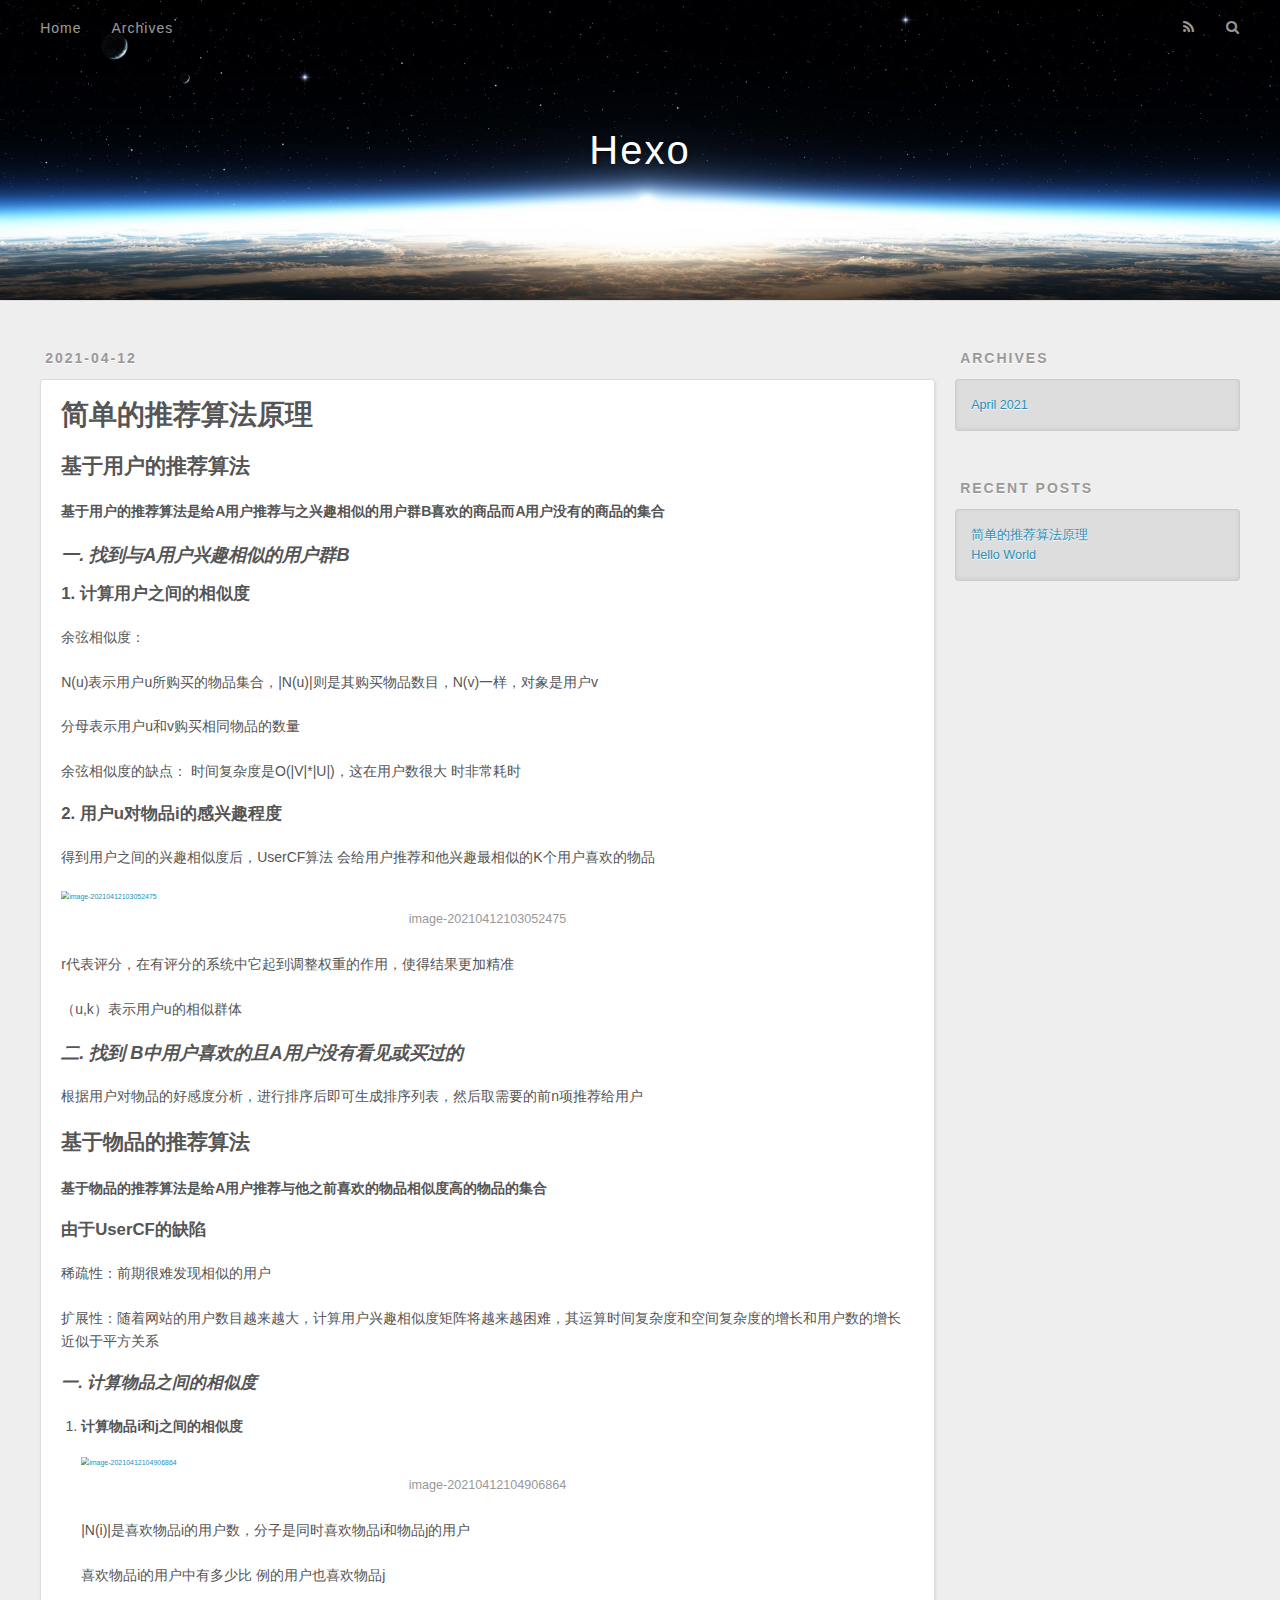
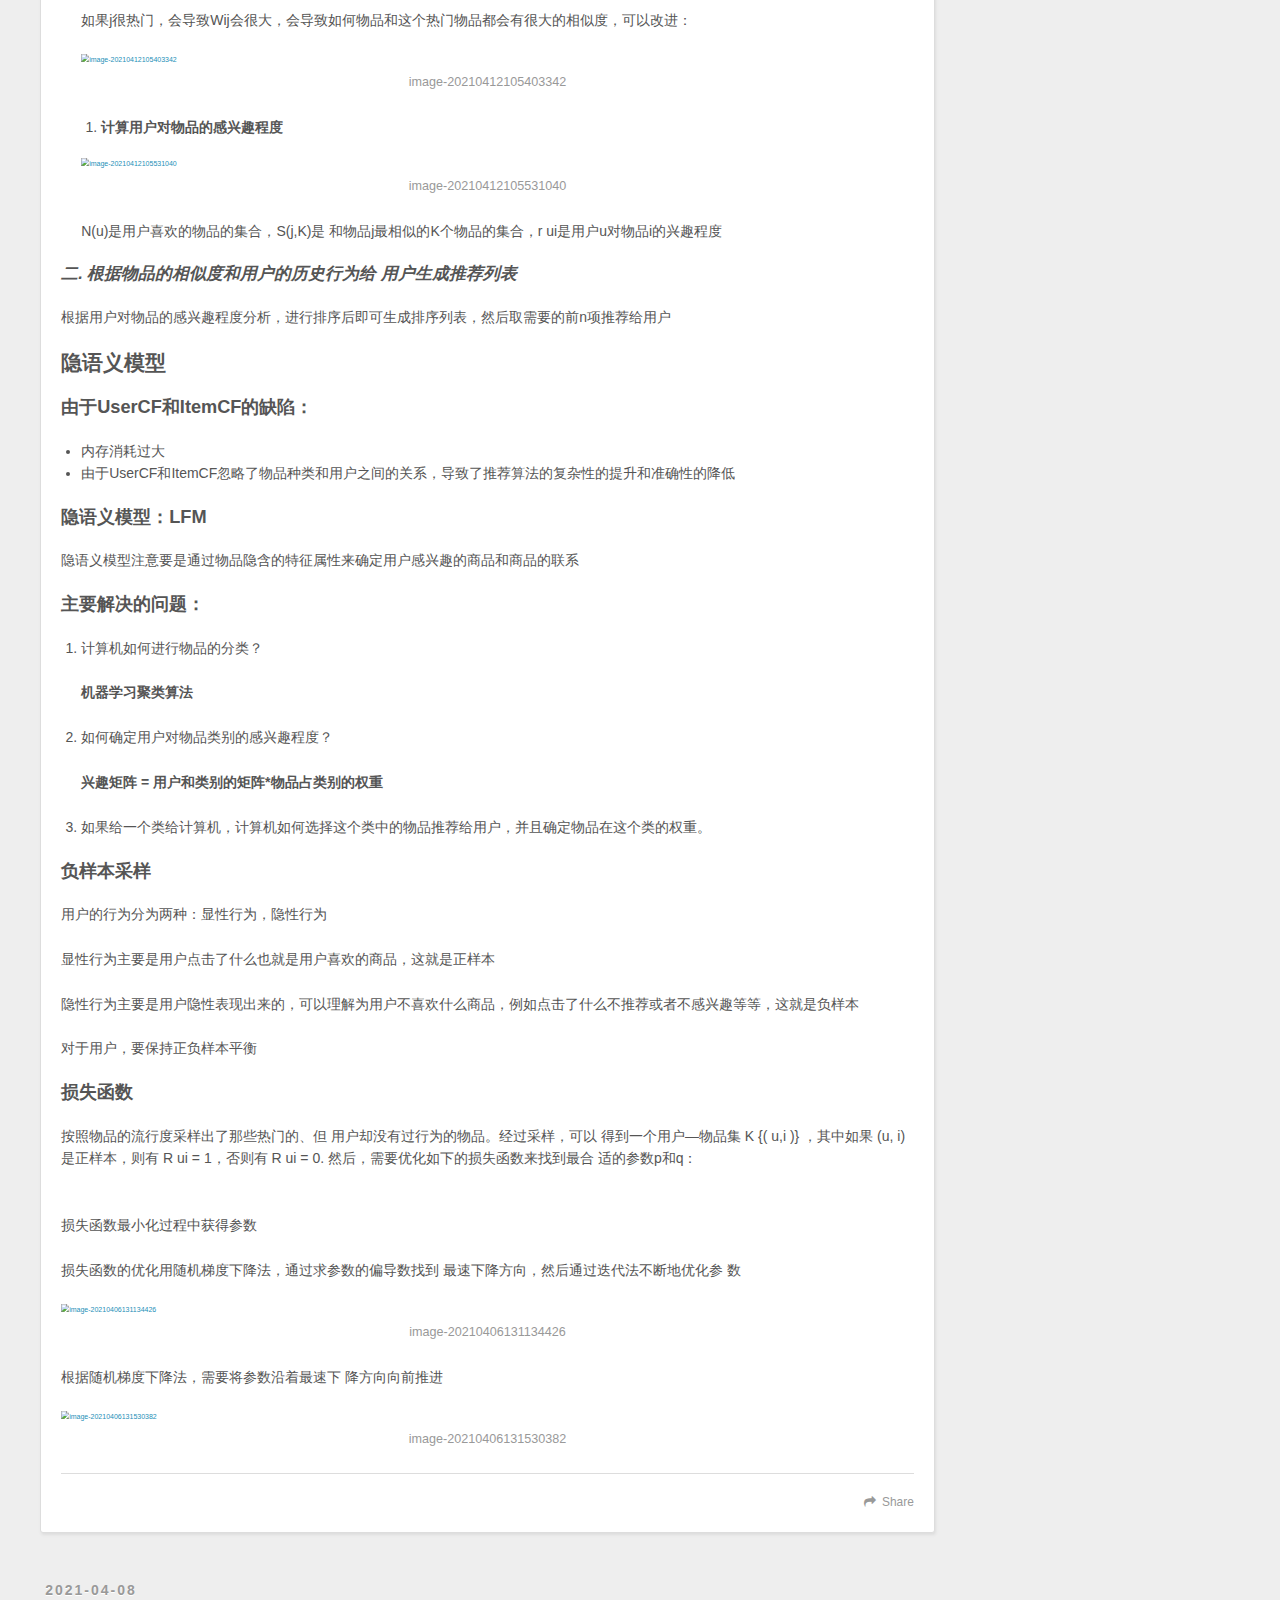
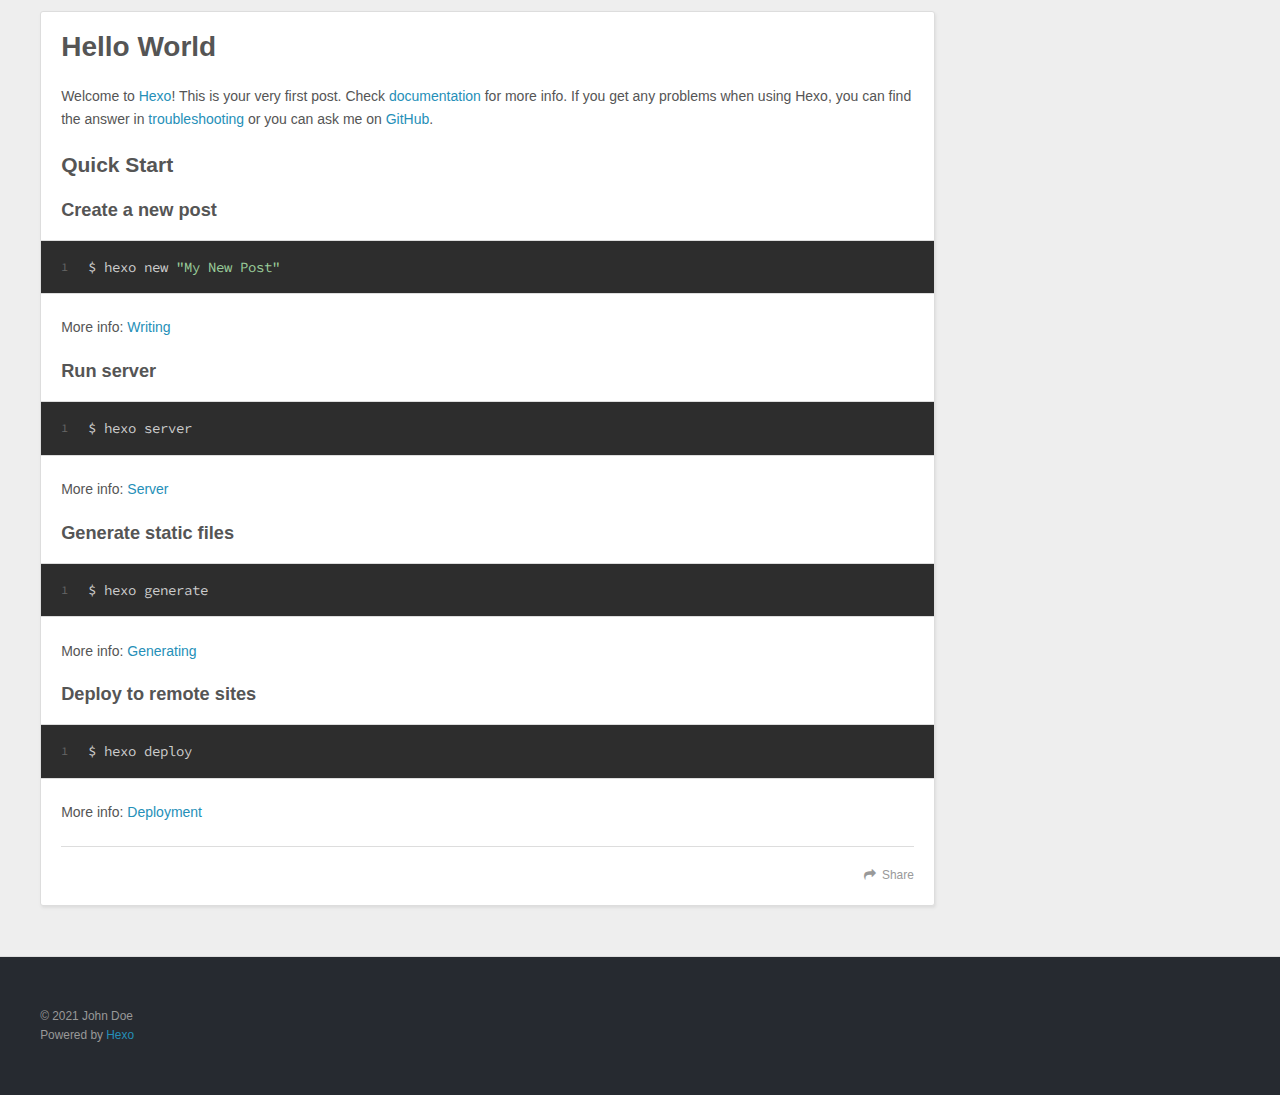
==== index.html @ 0e3eb019 "Site updated: 2021-04-12 12:30:57" ====
<!DOCTYPE html>
<html>
<head>
  <meta charset="utf-8">
  

  
  <title>Hexo</title>
  <meta name="viewport" content="width=device-width, initial-scale=1, maximum-scale=1">
  <meta property="og:type" content="website">
<meta property="og:title" content="Hexo">
<meta property="og:url" content="http://example.com/index.html">
<meta property="og:site_name" content="Hexo">
<meta property="og:locale" content="en_US">
<meta property="article:author" content="John Doe">
<meta name="twitter:card" content="summary">
  
    <link rel="alternate" href="/atom.xml" title="Hexo" type="application/atom+xml">
  
  
    <link rel="icon" href="/favicon.png">
  
  
    <link href="//fonts.googleapis.com/css?family=Source+Code+Pro" rel="stylesheet" type="text/css">
  
  
<link rel="stylesheet" href="/css/style.css">

<meta name="generator" content="Hexo 5.4.0"></head>

<body>
  <div id="container">
    <div id="wrap">
      <header id="header">
  <div id="banner"></div>
  <div id="header-outer" class="outer">
    <div id="header-title" class="inner">
      <h1 id="logo-wrap">
        <a href="/" id="logo">Hexo</a>
      </h1>
      
    </div>
    <div id="header-inner" class="inner">
      <nav id="main-nav">
        <a id="main-nav-toggle" class="nav-icon"></a>
        
          <a class="main-nav-link" href="/">Home</a>
        
          <a class="main-nav-link" href="/archives">Archives</a>
        
      </nav>
      <nav id="sub-nav">
        
          <a id="nav-rss-link" class="nav-icon" href="/atom.xml" title="RSS Feed"></a>
        
        <a id="nav-search-btn" class="nav-icon" title="Search"></a>
      </nav>
      <div id="search-form-wrap">
        <form action="//google.com/search" method="get" accept-charset="UTF-8" class="search-form"><input type="search" name="q" class="search-form-input" placeholder="Search"><button type="submit" class="search-form-submit">&#xF002;</button><input type="hidden" name="sitesearch" value="http://example.com"></form>
      </div>
    </div>
  </div>
</header>
      <div class="outer">
        <section id="main">
  
    <article id="post-推荐算法原理" class="article article-type-post" itemscope itemprop="blogPost">
  <div class="article-meta">
    <a href="/2021/04/12/%E6%8E%A8%E8%8D%90%E7%AE%97%E6%B3%95%E5%8E%9F%E7%90%86/" class="article-date">
  <time datetime="2021-04-12T03:01:10.306Z" itemprop="datePublished">2021-04-12</time>
</a>
    
  </div>
  <div class="article-inner">
    
    
      <header class="article-header">
        
  
    <h1 itemprop="name">
      <a class="article-title" href="/2021/04/12/%E6%8E%A8%E8%8D%90%E7%AE%97%E6%B3%95%E5%8E%9F%E7%90%86/">简单的推荐算法原理</a>
    </h1>
  

      </header>
    
    <div class="article-entry" itemprop="articleBody">
      
        <h2 id="基于用户的推荐算法"><a href="#基于用户的推荐算法" class="headerlink" title="基于用户的推荐算法"></a>基于用户的推荐算法</h2><p><strong>基于用户的推荐算法是给A用户推荐与之兴趣相似的用户群B喜欢的商品而A用户没有的商品的集合</strong></p>
<h3 id="一-找到与A用户兴趣相似的用户群B"><a href="#一-找到与A用户兴趣相似的用户群B" class="headerlink" title="一. 找到与A用户兴趣相似的用户群B"></a><strong><em>一. 找到与A用户兴趣相似的用户群B</em></strong></h3><h4 id="1-计算用户之间的相似度"><a href="#1-计算用户之间的相似度" class="headerlink" title="1. 计算用户之间的相似度"></a>1. 计算用户之间的相似度</h4><p>余弦相似度：</p>
<script type="math/tex; mode=display">
Wuv = \frac{|N(u)\bigcap N(v)|} {\sqrt{|N(u)|*|N(v)|}}</script><p>N(u)表示用户u所购买的物品集合，|N(u)|则是其购买物品数目，N(v)一样，对象是用户v</p>
<p>分母表示用户u和v购买相同物品的数量</p>
<p>余弦相似度的缺点： 时间复杂度是O(|V|*|U|)，这在用户数很大 时非常耗时</p>
<h4 id="2-用户u对物品i的感兴趣程度"><a href="#2-用户u对物品i的感兴趣程度" class="headerlink" title="2. 用户u对物品i的感兴趣程度"></a>2. 用户u对物品i的感兴趣程度</h4><p>得到用户之间的兴趣相似度后，UserCF算法 会给用户推荐和他兴趣最相似的K个用户喜欢的物品</p>
<p><img src="C:%5CUsers%5Csw_zl%5CAppData%5CRoaming%5CTypora%5Ctypora-user-images%5Cimage-20210412103052475.png" alt="image-20210412103052475" style="zoom:50%;" /></p>
<p>r代表评分，在有评分的系统中它起到调整权重的作用，使得结果更加精准</p>
<p>（u,k）表示用户u的相似群体</p>
<h3 id="二-找到-B中用户喜欢的且A用户没有看见或买过的"><a href="#二-找到-B中用户喜欢的且A用户没有看见或买过的" class="headerlink" title="二. 找到 B中用户喜欢的且A用户没有看见或买过的"></a><strong><em>二. 找到 B中用户喜欢的且A用户没有看见或买过的</em></strong></h3><p>根据用户对物品的好感度分析，进行排序后即可生成排序列表，然后取需要的前n项推荐给用户</p>
<h2 id="基于物品的推荐算法"><a href="#基于物品的推荐算法" class="headerlink" title="基于物品的推荐算法"></a>基于物品的推荐算法</h2><p><strong>基于物品的推荐算法是给A用户推荐与他之前喜欢的物品相似度高的物品的集合 </strong></p>
<h4 id="由于UserCF的缺陷"><a href="#由于UserCF的缺陷" class="headerlink" title="由于UserCF的缺陷"></a>由于UserCF的缺陷</h4><p>稀疏性：前期很难发现相似的用户</p>
<p>扩展性：随着网站的用户数目越来越大，计算用户兴趣相似度矩阵将越来越困难，其运算时间复杂度和空间复杂度的增长和用户数的增长近似于平方关系</p>
<h4 id="一-计算物品之间的相似度"><a href="#一-计算物品之间的相似度" class="headerlink" title="一. 计算物品之间的相似度"></a><strong><em>一. 计算物品之间的相似度</em></strong></h4><ol>
<li><h5 id="计算物品i和j之间的相似度"><a href="#计算物品i和j之间的相似度" class="headerlink" title="计算物品i和j之间的相似度"></a>计算物品i和j之间的相似度</h5><p><img src="C:%5CUsers%5Csw_zl%5CAppData%5CRoaming%5CTypora%5Ctypora-user-images%5Cimage-20210412104906864.png" alt="image-20210412104906864" style="zoom:50%;" /></p>
<p>|N(i)|是喜欢物品i的用户数，分子是同时喜欢物品i和物品j的用户</p>
<p>喜欢物品i的用户中有多少比 例的用户也喜欢物品j</p>
<p>如果j很热门，会导致Wij会很大，会导致如何物品和这个热门物品都会有很大的相似度，可以改进：</p>
<p><img src="C:%5CUsers%5Csw_zl%5CAppData%5CRoaming%5CTypora%5Ctypora-user-images%5Cimage-20210412105403342.png" alt="image-20210412105403342" style="zoom:50%;" /></p>
<ol>
<li><h5 id="计算用户对物品的感兴趣程度"><a href="#计算用户对物品的感兴趣程度" class="headerlink" title="计算用户对物品的感兴趣程度"></a>计算用户对物品的感兴趣程度</h5></li>
</ol>
<p><img src="C:%5CUsers%5Csw_zl%5CAppData%5CRoaming%5CTypora%5Ctypora-user-images%5Cimage-20210412105531040.png" alt="image-20210412105531040" style="zoom:50%;" /></p>
<p>N(u)是用户喜欢的物品的集合，S(j,K)是 和物品j最相似的K个物品的集合，r ui是用户u对物品i的兴趣程度</p>
</li>
</ol>
<h4 id="二-根据物品的相似度和用户的历史行为给-用户生成推荐列表"><a href="#二-根据物品的相似度和用户的历史行为给-用户生成推荐列表" class="headerlink" title="二. 根据物品的相似度和用户的历史行为给 用户生成推荐列表"></a><strong><em>二. 根据物品的相似度和用户的历史行为给 用户生成推荐列表</em></strong></h4><p>根据用户对物品的感兴趣程度分析，进行排序后即可生成排序列表，然后取需要的前n项推荐给用户</p>
<h2 id="隐语义模型"><a href="#隐语义模型" class="headerlink" title="隐语义模型"></a>隐语义模型</h2><h3 id="由于UserCF和ItemCF的缺陷："><a href="#由于UserCF和ItemCF的缺陷：" class="headerlink" title="由于UserCF和ItemCF的缺陷："></a>由于UserCF和ItemCF的缺陷：</h3><ul>
<li>内存消耗过大</li>
<li>由于UserCF和ItemCF忽略了物品种类和用户之间的关系，导致了推荐算法的复杂性的提升和准确性的降低</li>
</ul>
<h3 id="隐语义模型：LFM"><a href="#隐语义模型：LFM" class="headerlink" title="隐语义模型：LFM"></a>隐语义模型：LFM</h3><p>隐语义模型注意要是通过物品隐含的特征属性来确定用户感兴趣的商品和商品的联系</p>
<h3 id="主要解决的问题："><a href="#主要解决的问题：" class="headerlink" title="主要解决的问题："></a>主要解决的问题：</h3><ol>
<li><p>计算机如何进行物品的分类？    </p>
<p><strong>机器学习聚类算法</strong></p>
</li>
<li><p>如何确定用户对物品类别的感兴趣程度？</p>
<p><strong>兴趣矩阵 = 用户和类别的矩阵*物品占类别的权重</strong></p>
</li>
<li><p>如果给一个类给计算机，计算机如何选择这个类中的物品推荐给用户，并且确定物品在这个类的权重。</p>
</li>
</ol>
<h3 id="负样本采样"><a href="#负样本采样" class="headerlink" title="负样本采样"></a>负样本采样</h3><p>用户的行为分为两种：显性行为，隐性行为</p>
<p>显性行为主要是用户点击了什么也就是用户喜欢的商品，这就是正样本</p>
<p>隐性行为主要是用户隐性表现出来的，可以理解为用户不喜欢什么商品，例如点击了什么不推荐或者不感兴趣等等，这就是负样本</p>
<p>对于用户，要保持正负样本平衡</p>
<h3 id="损失函数"><a href="#损失函数" class="headerlink" title="损失函数"></a>损失函数</h3><p>按照物品的流行度采样出了那些热门的、但 用户却没有过行为的物品。经过采样，可以 得到一个用户—物品集 K {( u,i )} ，其中如果 (u, i)是正样本，则有 R ui = 1，否则有 R ui = 0. 然后，需要优化如下的损失函数来找到最合 适的参数p和q：</p>
<p><img src="C:\Users\sw_zl\AppData\Roaming\Typora\typora-user-images\image-20210406130855467.png" alt=""></p>
<p>损失函数最小化过程中获得参数</p>
<p>损失函数的优化用随机梯度下降法，通过求参数的偏导数找到 最速下降方向，然后通过迭代法不断地优化参 数</p>
<p><img src="C:%5CUsers%5Csw_zl%5CAppData%5CRoaming%5CTypora%5Ctypora-user-images%5Cimage-20210406131134426.png" alt="image-20210406131134426" style="zoom:50%;" /></p>
<p>根据随机梯度下降法，需要将参数沿着最速下 降方向向前推进</p>
<p><img src="C:%5CUsers%5Csw_zl%5CAppData%5CRoaming%5CTypora%5Ctypora-user-images%5Cimage-20210406131530382.png" alt="image-20210406131530382" style="zoom:50%;" /></p>

      
    </div>
    <footer class="article-footer">
      <a data-url="http://example.com/2021/04/12/%E6%8E%A8%E8%8D%90%E7%AE%97%E6%B3%95%E5%8E%9F%E7%90%86/" data-id="ckne3lno10001fcud1y451xgp" class="article-share-link">Share</a>
      
      
    </footer>
  </div>
  
</article>


  
    <article id="post-hello-world" class="article article-type-post" itemscope itemprop="blogPost">
  <div class="article-meta">
    <a href="/2021/04/08/hello-world/" class="article-date">
  <time datetime="2021-04-08T12:35:55.670Z" itemprop="datePublished">2021-04-08</time>
</a>
    
  </div>
  <div class="article-inner">
    
    
      <header class="article-header">
        
  
    <h1 itemprop="name">
      <a class="article-title" href="/2021/04/08/hello-world/">Hello World</a>
    </h1>
  

      </header>
    
    <div class="article-entry" itemprop="articleBody">
      
        <p>Welcome to <a target="_blank" rel="noopener" href="https://hexo.io/">Hexo</a>! This is your very first post. Check <a target="_blank" rel="noopener" href="https://hexo.io/docs/">documentation</a> for more info. If you get any problems when using Hexo, you can find the answer in <a target="_blank" rel="noopener" href="https://hexo.io/docs/troubleshooting.html">troubleshooting</a> or you can ask me on <a target="_blank" rel="noopener" href="https://github.com/hexojs/hexo/issues">GitHub</a>.</p>
<h2 id="Quick-Start"><a href="#Quick-Start" class="headerlink" title="Quick Start"></a>Quick Start</h2><h3 id="Create-a-new-post"><a href="#Create-a-new-post" class="headerlink" title="Create a new post"></a>Create a new post</h3><figure class="highlight bash"><table><tr><td class="gutter"><pre><span class="line">1</span><br></pre></td><td class="code"><pre><span class="line">$ hexo new <span class="string">&quot;My New Post&quot;</span></span><br></pre></td></tr></table></figure>
<p>More info: <a target="_blank" rel="noopener" href="https://hexo.io/docs/writing.html">Writing</a></p>
<h3 id="Run-server"><a href="#Run-server" class="headerlink" title="Run server"></a>Run server</h3><figure class="highlight bash"><table><tr><td class="gutter"><pre><span class="line">1</span><br></pre></td><td class="code"><pre><span class="line">$ hexo server</span><br></pre></td></tr></table></figure>
<p>More info: <a target="_blank" rel="noopener" href="https://hexo.io/docs/server.html">Server</a></p>
<h3 id="Generate-static-files"><a href="#Generate-static-files" class="headerlink" title="Generate static files"></a>Generate static files</h3><figure class="highlight bash"><table><tr><td class="gutter"><pre><span class="line">1</span><br></pre></td><td class="code"><pre><span class="line">$ hexo generate</span><br></pre></td></tr></table></figure>
<p>More info: <a target="_blank" rel="noopener" href="https://hexo.io/docs/generating.html">Generating</a></p>
<h3 id="Deploy-to-remote-sites"><a href="#Deploy-to-remote-sites" class="headerlink" title="Deploy to remote sites"></a>Deploy to remote sites</h3><figure class="highlight bash"><table><tr><td class="gutter"><pre><span class="line">1</span><br></pre></td><td class="code"><pre><span class="line">$ hexo deploy</span><br></pre></td></tr></table></figure>
<p>More info: <a target="_blank" rel="noopener" href="https://hexo.io/docs/one-command-deployment.html">Deployment</a></p>

      
    </div>
    <footer class="article-footer">
      <a data-url="http://example.com/2021/04/08/hello-world/" data-id="ckne3lnnx0000fcudf2bw3kk9" class="article-share-link">Share</a>
      
      
    </footer>
  </div>
  
</article>


  


</section>
        
          <aside id="sidebar">
  
    

  
    

  
    
  
    
  <div class="widget-wrap">
    <h3 class="widget-title">Archives</h3>
    <div class="widget">
      <ul class="archive-list"><li class="archive-list-item"><a class="archive-list-link" href="/archives/2021/04/">April 2021</a></li></ul>
    </div>
  </div>


  
    
  <div class="widget-wrap">
    <h3 class="widget-title">Recent Posts</h3>
    <div class="widget">
      <ul>
        
          <li>
            <a href="/2021/04/12/%E6%8E%A8%E8%8D%90%E7%AE%97%E6%B3%95%E5%8E%9F%E7%90%86/">简单的推荐算法原理</a>
          </li>
        
          <li>
            <a href="/2021/04/08/hello-world/">Hello World</a>
          </li>
        
      </ul>
    </div>
  </div>

  
</aside>
        
      </div>
      <footer id="footer">
  
  <div class="outer">
    <div id="footer-info" class="inner">
      &copy; 2021 John Doe<br>
      Powered by <a href="http://hexo.io/" target="_blank">Hexo</a>
    </div>
  </div>
</footer>
    </div>
    <nav id="mobile-nav">
  
    <a href="/" class="mobile-nav-link">Home</a>
  
    <a href="/archives" class="mobile-nav-link">Archives</a>
  
</nav>
    

<script src="//ajax.googleapis.com/ajax/libs/jquery/2.0.3/jquery.min.js"></script>


  
<link rel="stylesheet" href="/fancybox/jquery.fancybox.css">

  
<script src="/fancybox/jquery.fancybox.pack.js"></script>




<script src="/js/script.js"></script>




  </div>
</body>
</html>
---- css/style.css ----
body {
  width: 100%;
}
body:before,
body:after {
  content: "";
  display: table;
}
body:after {
  clear: both;
}
html,
body,
div,
span,
applet,
object,
iframe,
h1,
h2,
h3,
h4,
h5,
h6,
p,
blockquote,
pre,
a,
abbr,
acronym,
address,
big,
cite,
code,
del,
dfn,
em,
img,
ins,
kbd,
q,
s,
samp,
small,
strike,
strong,
sub,
sup,
tt,
var,
dl,
dt,
dd,
ol,
ul,
li,
fieldset,
form,
label,
legend,
table,
caption,
tbody,
tfoot,
thead,
tr,
th,
td {
  margin: 0;
  padding: 0;
  border: 0;
  outline: 0;
  font-weight: inherit;
  font-style: inherit;
  font-family: inherit;
  font-size: 100%;
  vertical-align: baseline;
}
body {
  line-height: 1;
  color: #000;
  background: #fff;
}
ol,
ul {
  list-style: none;
}
table {
  border-collapse: separate;
  border-spacing: 0;
  vertical-align: middle;
}
caption,
th,
td {
  text-align: left;
  font-weight: normal;
  vertical-align: middle;
}
a img {
  border: none;
}
input,
button {
  margin: 0;
  padding: 0;
}
input::-moz-focus-inner,
button::-moz-focus-inner {
  border: 0;
  padding: 0;
}
@font-face {
  font-family: FontAwesome;
  font-style: normal;
  font-weight: normal;
  src: url("fonts/fontawesome-webfont.eot?v=#4.0.3");
  src: url("fonts/fontawesome-webfont.eot?#iefix&v=#4.0.3") format("embedded-opentype"), url("fonts/fontawesome-webfont.woff?v=#4.0.3") format("woff"), url("fonts/fontawesome-webfont.ttf?v=#4.0.3") format("truetype"), url("fonts/fontawesome-webfont.svg#fontawesomeregular?v=#4.0.3") format("svg");
}
html,
body,
#container {
  height: 100%;
}
body {
  background: #eee;
  font: 14px -apple-system, BlinkMacSystemFont, "Segoe UI", "Roboto", "Oxygen", "Ubuntu", "Cantarell", "Fira Sans", "Droid Sans", "Helvetica Neue", sans-serif;
  -webkit-text-size-adjust: 100%;
}
.outer {
  max-width: 1220px;
  margin: 0 auto;
  padding: 0 20px;
}
.outer:before,
.outer:after {
  content: "";
  display: table;
}
.outer:after {
  clear: both;
}
.inner {
  display: inline;
  float: left;
  width: 98.33333333333333%;
  margin: 0 0.833333333333333%;
}
.left,
.alignleft {
  float: left;
}
.right,
.alignright {
  float: right;
}
.clear {
  clear: both;
}
#container {
  position: relative;
}
.mobile-nav-on {
  overflow: hidden;
}
#wrap {
  height: 100%;
  width: 100%;
  position: absolute;
  top: 0;
  left: 0;
  -webkit-transition: 0.2s ease-out;
  -moz-transition: 0.2s ease-out;
  -ms-transition: 0.2s ease-out;
  transition: 0.2s ease-out;
  z-index: 1;
  background: #eee;
}
.mobile-nav-on #wrap {
  left: 280px;
}
@media screen and (min-width: 768px) {
  #main {
    display: inline;
    float: left;
    width: 73.33333333333333%;
    margin: 0 0.833333333333333%;
  }
}
.article-date,
.article-category-link,
.archive-year,
.widget-title {
  text-decoration: none;
  text-transform: uppercase;
  letter-spacing: 2px;
  color: #999;
  margin-bottom: 1em;
  margin-left: 5px;
  line-height: 1em;
  text-shadow: 0 1px #fff;
  font-weight: bold;
}
.article-inner,
.archive-article-inner {
  background: #fff;
  -webkit-box-shadow: 1px 2px 3px #ddd;
  box-shadow: 1px 2px 3px #ddd;
  border: 1px solid #ddd;
  border-radius: 3px;
}
.article-entry h1,
.widget h1 {
  font-size: 2em;
}
.article-entry h2,
.widget h2 {
  font-size: 1.5em;
}
.article-entry h3,
.widget h3 {
  font-size: 1.3em;
}
.article-entry h4,
.widget h4 {
  font-size: 1.2em;
}
.article-entry h5,
.widget h5 {
  font-size: 1em;
}
.article-entry h6,
.widget h6 {
  font-size: 1em;
  color: #999;
}
.article-entry hr,
.widget hr {
  border: 1px dashed #ddd;
}
.article-entry strong,
.widget strong {
  font-weight: bold;
}
.article-entry em,
.widget em,
.article-entry cite,
.widget cite {
  font-style: italic;
}
.article-entry sup,
.widget sup,
.article-entry sub,
.widget sub {
  font-size: 0.75em;
  line-height: 0;
  position: relative;
  vertical-align: baseline;
}
.article-entry sup,
.widget sup {
  top: -0.5em;
}
.article-entry sub,
.widget sub {
  bottom: -0.2em;
}
.article-entry small,
.widget small {
  font-size: 0.85em;
}
.article-entry acronym,
.widget acronym,
.article-entry abbr,
.widget abbr {
  border-bottom: 1px dotted;
}
.article-entry ul,
.widget ul,
.article-entry ol,
.widget ol,
.article-entry dl,
.widget dl {
  margin: 0 20px;
  line-height: 1.6em;
}
.article-entry ul ul,
.widget ul ul,
.article-entry ol ul,
.widget ol ul,
.article-entry ul ol,
.widget ul ol,
.article-entry ol ol,
.widget ol ol {
  margin-top: 0;
  margin-bottom: 0;
}
.article-entry ul,
.widget ul {
  list-style: disc;
}
.article-entry ol,
.widget ol {
  list-style: decimal;
}
.article-entry dt,
.widget dt {
  font-weight: bold;
}
#header {
  height: 300px;
  position: relative;
  border-bottom: 1px solid #ddd;
}
#header:before,
#header:after {
  content: "";
  position: absolute;
  left: 0;
  right: 0;
  height: 40px;
}
#header:before {
  top: 0;
  background: -webkit-linear-gradient(rgba(0,0,0,0.2), transparent);
  background: -moz-linear-gradient(rgba(0,0,0,0.2), transparent);
  background: -ms-linear-gradient(rgba(0,0,0,0.2), transparent);
  background: linear-gradient(rgba(0,0,0,0.2), transparent);
}
#header:after {
  bottom: 0;
  background: -webkit-linear-gradient(transparent, rgba(0,0,0,0.2));
  background: -moz-linear-gradient(transparent, rgba(0,0,0,0.2));
  background: -ms-linear-gradient(transparent, rgba(0,0,0,0.2));
  background: linear-gradient(transparent, rgba(0,0,0,0.2));
}
#header-outer {
  height: 100%;
  position: relative;
}
#header-inner {
  position: relative;
  overflow: hidden;
}
#banner {
  position: absolute;
  top: 0;
  left: 0;
  width: 100%;
  height: 100%;
  background: url("images/banner.jpg") center #000;
  -webkit-background-size: cover;
  -moz-background-size: cover;
  background-size: cover;
  z-index: -1;
}
#header-title {
  text-align: center;
  height: 40px;
  position: absolute;
  top: 50%;
  left: 0;
  margin-top: -20px;
}
#logo,
#subtitle {
  text-decoration: none;
  color: #fff;
  font-weight: 300;
  text-shadow: 0 1px 4px rgba(0,0,0,0.3);
}
#logo {
  font-size: 40px;
  line-height: 40px;
  letter-spacing: 2px;
}
#subtitle {
  font-size: 16px;
  line-height: 16px;
  letter-spacing: 1px;
}
#subtitle-wrap {
  margin-top: 16px;
}
#main-nav {
  float: left;
  margin-left: -15px;
}
.nav-icon,
.main-nav-link {
  float: left;
  color: #fff;
  opacity: 0.6;
  text-decoration: none;
  text-shadow: 0 1px rgba(0,0,0,0.2);
  -webkit-transition: opacity 0.2s;
  -moz-transition: opacity 0.2s;
  -ms-transition: opacity 0.2s;
  transition: opacity 0.2s;
  display: block;
  padding: 20px 15px;
}
.nav-icon:hover,
.main-nav-link:hover {
  opacity: 1;
}
.nav-icon {
  font-family: FontAwesome;
  text-align: center;
  font-size: 14px;
  width: 14px;
  height: 14px;
  padding: 20px 15px;
  position: relative;
  cursor: pointer;
}
.main-nav-link {
  font-weight: 300;
  letter-spacing: 1px;
}
@media screen and (max-width: 479px) {
  .main-nav-link {
    display: none;
  }
}
#main-nav-toggle {
  display: none;
}
#main-nav-toggle:before {
  content: "\f0c9";
}
@media screen and (max-width: 479px) {
  #main-nav-toggle {
    display: block;
  }
}
#sub-nav {
  float: right;
  margin-right: -15px;
}
#nav-rss-link:before {
  content: "\f09e";
}
#nav-search-btn:before {
  content: "\f002";
}
#search-form-wrap {
  position: absolute;
  top: 15px;
  width: 150px;
  height: 30px;
  right: -150px;
  opacity: 0;
  -webkit-transition: 0.2s ease-out;
  -moz-transition: 0.2s ease-out;
  -ms-transition: 0.2s ease-out;
  transition: 0.2s ease-out;
}
#search-form-wrap.on {
  opacity: 1;
  right: 0;
}
@media screen and (max-width: 479px) {
  #search-form-wrap {
    width: 100%;
    right: -100%;
  }
}
.search-form {
  position: absolute;
  top: 0;
  left: 0;
  right: 0;
  background: #fff;
  padding: 5px 15px;
  border-radius: 15px;
  -webkit-box-shadow: 0 0 10px rgba(0,0,0,0.3);
  box-shadow: 0 0 10px rgba(0,0,0,0.3);
}
.search-form-input {
  border: none;
  background: none;
  color: #555;
  width: 100%;
  font: 13px -apple-system, BlinkMacSystemFont, "Segoe UI", "Roboto", "Oxygen", "Ubuntu", "Cantarell", "Fira Sans", "Droid Sans", "Helvetica Neue", sans-serif;
  outline: none;
}
.search-form-input::-webkit-search-results-decoration,
.search-form-input::-webkit-search-cancel-button {
  -webkit-appearance: none;
}
.search-form-submit {
  position: absolute;
  top: 50%;
  right: 10px;
  margin-top: -7px;
  font: 13px FontAwesome;
  border: none;
  background: none;
  color: #bbb;
  cursor: pointer;
}
.search-form-submit:hover,
.search-form-submit:focus {
  color: #777;
}
.article {
  margin: 50px 0;
}
.article-inner {
  overflow: hidden;
}
.article-meta:before,
.article-meta:after {
  content: "";
  display: table;
}
.article-meta:after {
  clear: both;
}
.article-date {
  float: left;
}
.article-category {
  float: left;
  line-height: 1em;
  color: #ccc;
  text-shadow: 0 1px #fff;
  margin-left: 8px;
}
.article-category:before {
  content: "\2022";
}
.article-category-link {
  margin: 0 12px 1em;
}
.article-header {
  padding: 20px 20px 0;
}
.article-title {
  text-decoration: none;
  font-size: 2em;
  font-weight: bold;
  color: #555;
  line-height: 1.1em;
  -webkit-transition: color 0.2s;
  -moz-transition: color 0.2s;
  -ms-transition: color 0.2s;
  transition: color 0.2s;
}
a.article-title:hover {
  color: #258fb8;
}
.article-entry {
  color: #555;
  padding: 0 20px;
}
.article-entry:before,
.article-entry:after {
  content: "";
  display: table;
}
.article-entry:after {
  clear: both;
}
.article-entry p,
.article-entry table {
  line-height: 1.6em;
  margin: 1.6em 0;
}
.article-entry h1,
.article-entry h2,
.article-entry h3,
.article-entry h4,
.article-entry h5,
.article-entry h6 {
  font-weight: bold;
}
.article-entry h1,
.article-entry h2,
.article-entry h3,
.article-entry h4,
.article-entry h5,
.article-entry h6 {
  line-height: 1.1em;
  margin: 1.1em 0;
}
.article-entry a {
  color: #258fb8;
  text-decoration: none;
}
.article-entry a:hover {
  text-decoration: underline;
}
.article-entry ul,
.article-entry ol,
.article-entry dl {
  margin-top: 1.6em;
  margin-bottom: 1.6em;
}
.article-entry img,
.article-entry video {
  max-width: 100%;
  height: auto;
  display: block;
  margin: auto;
}
.article-entry iframe {
  border: none;
}
.article-entry table {
  width: 100%;
  border-collapse: collapse;
  border-spacing: 0;
}
.article-entry th {
  font-weight: bold;
  border-bottom: 3px solid #ddd;
  padding-bottom: 0.5em;
}
.article-entry td {
  border-bottom: 1px solid #ddd;
  padding: 10px 0;
}
.article-entry blockquote {
  font-family: Georgia, "Times New Roman", serif;
  font-size: 1.4em;
  margin: 1.6em 20px;
  text-align: center;
}
.article-entry blockquote footer {
  font-size: 14px;
  margin: 1.6em 0;
  font-family: -apple-system, BlinkMacSystemFont, "Segoe UI", "Roboto", "Oxygen", "Ubuntu", "Cantarell", "Fira Sans", "Droid Sans", "Helvetica Neue", sans-serif;
}
.article-entry blockquote footer cite:before {
  content: "—";
  padding: 0 0.5em;
}
.article-entry .pullquote {
  text-align: left;
  width: 45%;
  margin: 0;
}
.article-entry .pullquote.left {
  margin-left: 0.5em;
  margin-right: 1em;
}
.article-entry .pullquote.right {
  margin-right: 0.5em;
  margin-left: 1em;
}
.article-entry .caption {
  color: #999;
  display: block;
  font-size: 0.9em;
  margin-top: 0.5em;
  position: relative;
  text-align: center;
}
.article-entry .video-container {
  position: relative;
  padding-top: 56.25%;
  height: 0;
  overflow: hidden;
}
.article-entry .video-container iframe,
.article-entry .video-container object,
.article-entry .video-container embed {
  position: absolute;
  top: 0;
  left: 0;
  width: 100%;
  height: 100%;
  margin-top: 0;
}
.article-more-link a {
  display: inline-block;
  line-height: 1em;
  padding: 6px 15px;
  border-radius: 15px;
  background: #eee;
  color: #999;
  text-shadow: 0 1px #fff;
  text-decoration: none;
}
.article-more-link a:hover {
  background: #258fb8;
  color: #fff;
  text-decoration: none;
  text-shadow: 0 1px #1e7293;
}
.article-footer {
  font-size: 0.85em;
  line-height: 1.6em;
  border-top: 1px solid #ddd;
  padding-top: 1.6em;
  margin: 0 20px 20px;
}
.article-footer:before,
.article-footer:after {
  content: "";
  display: table;
}
.article-footer:after {
  clear: both;
}
.article-footer a {
  color: #999;
  text-decoration: none;
}
.article-footer a:hover {
  color: #555;
}
.article-tag-list-item {
  float: left;
  margin-right: 10px;
}
.article-tag-list-link:before {
  content: "#";
}
.article-comment-link {
  float: right;
}
.article-comment-link:before {
  content: "\f075";
  font-family: FontAwesome;
  padding-right: 8px;
}
.article-share-link {
  cursor: pointer;
  float: right;
  margin-left: 20px;
}
.article-share-link:before {
  content: "\f064";
  font-family: FontAwesome;
  padding-right: 6px;
}
#article-nav {
  position: relative;
}
#article-nav:before,
#article-nav:after {
  content: "";
  display: table;
}
#article-nav:after {
  clear: both;
}
@media screen and (min-width: 768px) {
  #article-nav {
    margin: 50px 0;
  }
  #article-nav:before {
    width: 8px;
    height: 8px;
    position: absolute;
    top: 50%;
    left: 50%;
    margin-top: -4px;
    margin-left: -4px;
    content: "";
    border-radius: 50%;
    background: #ddd;
    -webkit-box-shadow: 0 1px 2px #fff;
    box-shadow: 0 1px 2px #fff;
  }
}
.article-nav-link-wrap {
  text-decoration: none;
  text-shadow: 0 1px #fff;
  color: #999;
  -webkit-box-sizing: border-box;
  -moz-box-sizing: border-box;
  box-sizing: border-box;
  margin-top: 50px;
  text-align: center;
  display: block;
}
.article-nav-link-wrap:hover {
  color: #555;
}
@media screen and (min-width: 768px) {
  .article-nav-link-wrap {
    width: 50%;
    margin-top: 0;
  }
}
@media screen and (min-width: 768px) {
  #article-nav-newer {
    float: left;
    text-align: right;
    padding-right: 20px;
  }
}
@media screen and (min-width: 768px) {
  #article-nav-older {
    float: right;
    text-align: left;
    padding-left: 20px;
  }
}
.article-nav-caption {
  text-transform: uppercase;
  letter-spacing: 2px;
  color: #ddd;
  line-height: 1em;
  font-weight: bold;
}
#article-nav-newer .article-nav-caption {
  margin-right: -2px;
}
.article-nav-title {
  font-size: 0.85em;
  line-height: 1.6em;
  margin-top: 0.5em;
}
.article-share-box {
  position: absolute;
  display: none;
  background: #fff;
  -webkit-box-shadow: 1px 2px 10px rgba(0,0,0,0.2);
  box-shadow: 1px 2px 10px rgba(0,0,0,0.2);
  border-radius: 3px;
  margin-left: -145px;
  overflow: hidden;
  z-index: 1;
}
.article-share-box.on {
  display: block;
}
.article-share-input {
  width: 100%;
  background: none;
  -webkit-box-sizing: border-box;
  -moz-box-sizing: border-box;
  box-sizing: border-box;
  font: 14px -apple-system, BlinkMacSystemFont, "Segoe UI", "Roboto", "Oxygen", "Ubuntu", "Cantarell", "Fira Sans", "Droid Sans", "Helvetica Neue", sans-serif;
  padding: 0 15px;
  color: #555;
  outline: none;
  border: 1px solid #ddd;
  border-radius: 3px 3px 0 0;
  height: 36px;
  line-height: 36px;
}
.article-share-links {
  background: #eee;
}
.article-share-links:before,
.article-share-links:after {
  content: "";
  display: table;
}
.article-share-links:after {
  clear: both;
}
.article-share-twitter,
.article-share-facebook,
.article-share-pinterest,
.article-share-google {
  width: 50px;
  height: 36px;
  display: block;
  float: left;
  position: relative;
  color: #999;
  text-shadow: 0 1px #fff;
}
.article-share-twitter:before,
.article-share-facebook:before,
.article-share-pinterest:before,
.article-share-google:before {
  font-size: 20px;
  font-family: FontAwesome;
  width: 20px;
  height: 20px;
  position: absolute;
  top: 50%;
  left: 50%;
  margin-top: -10px;
  margin-left: -10px;
  text-align: center;
}
.article-share-twitter:hover,
.article-share-facebook:hover,
.article-share-pinterest:hover,
.article-share-google:hover {
  color: #fff;
}
.article-share-twitter:before {
  content: "\f099";
}
.article-share-twitter:hover {
  background: #00aced;
  text-shadow: 0 1px #008abe;
}
.article-share-facebook:before {
  content: "\f09a";
}
.article-share-facebook:hover {
  background: #3b5998;
  text-shadow: 0 1px #2f477a;
}
.article-share-pinterest:before {
  content: "\f0d2";
}
.article-share-pinterest:hover {
  background: #cb2027;
  text-shadow: 0 1px #a21a1f;
}
.article-share-google:before {
  content: "\f0d5";
}
.article-share-google:hover {
  background: #dd4b39;
  text-shadow: 0 1px #be3221;
}
.article-gallery {
  background: #000;
  position: relative;
}
.article-gallery-photos {
  position: relative;
  overflow: hidden;
}
.article-gallery-img {
  display: none;
  max-width: 100%;
}
.article-gallery-img:first-child {
  display: block;
}
.article-gallery-img.loaded {
  position: absolute;
  display: block;
}
.article-gallery-img img {
  display: block;
  max-width: 100%;
  margin: 0 auto;
}
#comments {
  background: #fff;
  -webkit-box-shadow: 1px 2px 3px #ddd;
  box-shadow: 1px 2px 3px #ddd;
  padding: 20px;
  border: 1px solid #ddd;
  border-radius: 3px;
  margin: 50px 0;
}
#comments a {
  color: #258fb8;
}
.archives-wrap {
  margin: 50px 0;
}
.archives:before,
.archives:after {
  content: "";
  display: table;
}
.archives:after {
  clear: both;
}
.archive-year-wrap {
  margin-bottom: 1em;
}
.archives {
  -webkit-column-gap: 10px;
  -moz-column-gap: 10px;
  column-gap: 10px;
}
@media screen and (min-width: 480px) and (max-width: 767px) {
  .archives {
    -webkit-column-count: 2;
    -moz-column-count: 2;
    column-count: 2;
  }
}
@media screen and (min-width: 768px) {
  .archives {
    -webkit-column-count: 3;
    -moz-column-count: 3;
    column-count: 3;
  }
}
.archive-article {
  -webkit-column-break-inside: avoid;
  page-break-inside: avoid;
  overflow: hidden;
  break-inside: avoid-column;
}
.archive-article-inner {
  padding: 10px;
  margin-bottom: 15px;
}
.archive-article-title {
  text-decoration: none;
  font-weight: bold;
  color: #555;
  -webkit-transition: color 0.2s;
  -moz-transition: color 0.2s;
  -ms-transition: color 0.2s;
  transition: color 0.2s;
  line-height: 1.6em;
}
.archive-article-title:hover {
  color: #258fb8;
}
.archive-article-footer {
  margin-top: 1em;
}
.archive-article-date {
  color: #999;
  text-decoration: none;
  font-size: 0.85em;
  line-height: 1em;
  margin-bottom: 0.5em;
  display: block;
}
#page-nav {
  margin: 50px auto;
  background: #fff;
  -webkit-box-shadow: 1px 2px 3px #ddd;
  box-shadow: 1px 2px 3px #ddd;
  border: 1px solid #ddd;
  border-radius: 3px;
  text-align: center;
  color: #999;
  overflow: hidden;
}
#page-nav:before,
#page-nav:after {
  content: "";
  display: table;
}
#page-nav:after {
  clear: both;
}
#page-nav a,
#page-nav span {
  padding: 10px 20px;
  line-height: 1;
  height: 2ex;
}
#page-nav a {
  color: #999;
  text-decoration: none;
}
#page-nav a:hover {
  background: #999;
  color: #fff;
}
#page-nav .prev {
  float: left;
}
#page-nav .next {
  float: right;
}
#page-nav .page-number {
  display: inline-block;
}
@media screen and (max-width: 479px) {
  #page-nav .page-number {
    display: none;
  }
}
#page-nav .current {
  color: #555;
  font-weight: bold;
}
#page-nav .space {
  color: #ddd;
}
#footer {
  background: #262a30;
  padding: 50px 0;
  border-top: 1px solid #ddd;
  color: #999;
}
#footer a {
  color: #258fb8;
  text-decoration: none;
}
#footer a:hover {
  text-decoration: underline;
}
#footer-info {
  line-height: 1.6em;
  font-size: 0.85em;
}
.article-entry pre,
.article-entry .highlight {
  background: #2d2d2d;
  margin: 0 -20px;
  padding: 15px 20px;
  border-style: solid;
  border-color: #ddd;
  border-width: 1px 0;
  overflow: auto;
  color: #ccc;
  line-height: 22.400000000000002px;
}
.article-entry .highlight .gutter pre,
.article-entry .gist .gist-file .gist-data .line-numbers {
  color: #666;
  font-size: 0.85em;
}
.article-entry pre,
.article-entry code {
  font-family: "Source Code Pro", Consolas, Monaco, Menlo, Consolas, monospace;
}
.article-entry code {
  background: #eee;
  text-shadow: 0 1px #fff;
  padding: 0 0.3em;
}
.article-entry pre code {
  background: none;
  text-shadow: none;
  padding: 0;
}
.article-entry .highlight pre {
  border: none;
  margin: 0;
  padding: 0;
}
.article-entry .highlight table {
  margin: 0;
  width: auto;
}
.article-entry .highlight td {
  border: none;
  padding: 0;
}
.article-entry .highlight figcaption {
  font-size: 0.85em;
  color: #999;
  line-height: 1em;
  margin-bottom: 1em;
}
.article-entry .highlight figcaption:before,
.article-entry .highlight figcaption:after {
  content: "";
  display: table;
}
.article-entry .highlight figcaption:after {
  clear: both;
}
.article-entry .highlight figcaption a {
  float: right;
}
.article-entry .highlight .gutter pre {
  text-align: right;
  padding-right: 20px;
}
.article-entry .highlight .line {
  height: 22.400000000000002px;
}
.article-entry .highlight .line.marked {
  background: #515151;
}
.article-entry .gist {
  margin: 0 -20px;
  border-style: solid;
  border-color: #ddd;
  border-width: 1px 0;
  background: #2d2d2d;
  padding: 15px 20px 15px 0;
}
.article-entry .gist .gist-file {
  border: none;
  font-family: "Source Code Pro", Consolas, Monaco, Menlo, Consolas, monospace;
  margin: 0;
}
.article-entry .gist .gist-file .gist-data {
  background: none;
  border: none;
}
.article-entry .gist .gist-file .gist-data .line-numbers {
  background: none;
  border: none;
  padding: 0 20px 0 0;
}
.article-entry .gist .gist-file .gist-data .line-data {
  padding: 0 !important;
}
.article-entry .gist .gist-file .highlight {
  margin: 0;
  padding: 0;
  border: none;
}
.article-entry .gist .gist-file .gist-meta {
  background: #2d2d2d;
  color: #999;
  font: 0.85em -apple-system, BlinkMacSystemFont, "Segoe UI", "Roboto", "Oxygen", "Ubuntu", "Cantarell", "Fira Sans", "Droid Sans", "Helvetica Neue", sans-serif;
  text-shadow: 0 0;
  padding: 0;
  margin-top: 1em;
  margin-left: 20px;
}
.article-entry .gist .gist-file .gist-meta a {
  color: #258fb8;
  font-weight: normal;
}
.article-entry .gist .gist-file .gist-meta a:hover {
  text-decoration: underline;
}
pre .comment,
pre .title {
  color: #999;
}
pre .variable,
pre .attribute,
pre .tag,
pre .regexp,
pre .ruby .constant,
pre .xml .tag .title,
pre .xml .pi,
pre .xml .doctype,
pre .html .doctype,
pre .css .id,
pre .css .class,
pre .css .pseudo {
  color: #f2777a;
}
pre .number,
pre .preprocessor,
pre .built_in,
pre .literal,
pre .params,
pre .constant {
  color: #f99157;
}
pre .class,
pre .ruby .class .title,
pre .css .rules .attribute {
  color: #9c9;
}
pre .string,
pre .value,
pre .inheritance,
pre .header,
pre .ruby .symbol,
pre .xml .cdata {
  color: #9c9;
}
pre .css .hexcolor {
  color: #6cc;
}
pre .function,
pre .python .decorator,
pre .python .title,
pre .ruby .function .title,
pre .ruby .title .keyword,
pre .perl .sub,
pre .javascript .title,
pre .coffeescript .title {
  color: #69c;
}
pre .keyword,
pre .javascript .function {
  color: #c9c;
}
@media screen and (max-width: 479px) {
  #mobile-nav {
    position: absolute;
    top: 0;
    left: 0;
    width: 280px;
    height: 100%;
    background: #191919;
    border-right: 1px solid #fff;
  }
}
@media screen and (max-width: 479px) {
  .mobile-nav-link {
    display: block;
    color: #999;
    text-decoration: none;
    padding: 15px 20px;
    font-weight: bold;
  }
  .mobile-nav-link:hover {
    color: #fff;
  }
}
@media screen and (min-width: 768px) {
  #sidebar {
    display: inline;
    float: left;
    width: 23.333333333333332%;
    margin: 0 0.833333333333333%;
  }
}
.widget-wrap {
  margin: 50px 0;
}
.widget {
  color: #777;
  text-shadow: 0 1px #fff;
  background: #ddd;
  -webkit-box-shadow: 0 -1px 4px #ccc inset;
  box-shadow: 0 -1px 4px #ccc inset;
  border: 1px solid #ccc;
  padding: 15px;
  border-radius: 3px;
}
.widget a {
  color: #258fb8;
  text-decoration: none;
}
.widget a:hover {
  text-decoration: underline;
}
.widget ul ul,
.widget ol ul,
.widget dl ul,
.widget ul ol,
.widget ol ol,
.widget dl ol,
.widget ul dl,
.widget ol dl,
.widget dl dl {
  margin-left: 15px;
  list-style: disc;
}
.widget {
  line-height: 1.6em;
  word-wrap: break-word;
  font-size: 0.9em;
}
.widget ul,
.widget ol {
  list-style: none;
  margin: 0;
}
.widget ul ul,
.widget ol ul,
.widget ul ol,
.widget ol ol {
  margin: 0 20px;
}
.widget ul ul,
.widget ol ul {
  list-style: disc;
}
.widget ul ol,
.widget ol ol {
  list-style: decimal;
}
.category-list-count,
.tag-list-count,
.archive-list-count {
  padding-left: 5px;
  color: #999;
  font-size: 0.85em;
}
.category-list-count:before,
.tag-list-count:before,
.archive-list-count:before {
  content: "(";
}
.category-list-count:after,
.tag-list-count:after,
.archive-list-count:after {
  content: ")";
}
.tagcloud a {
  margin-right: 5px;
  display: inline-block;
}
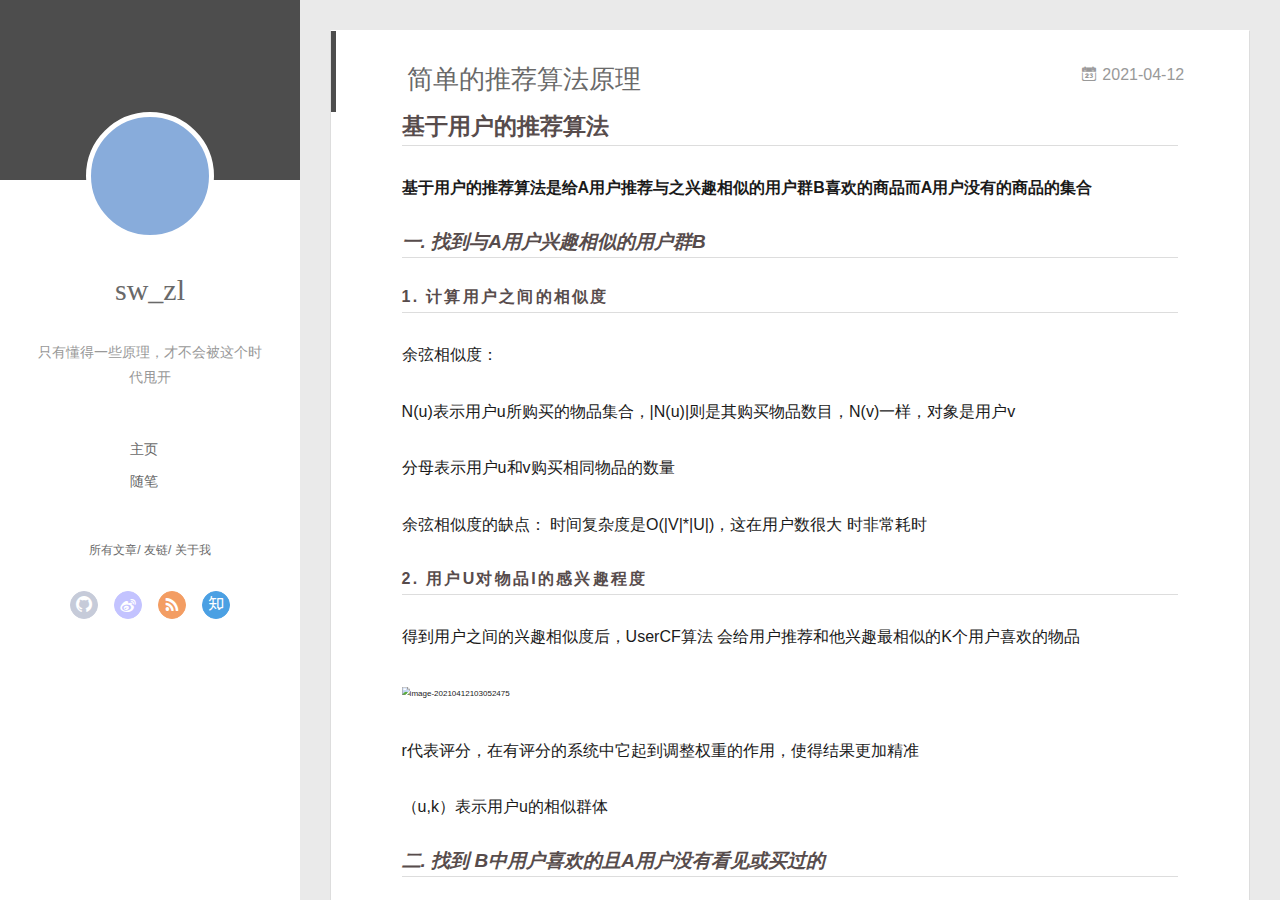
==== commit cd345a6f: "Site updated: 2021-04-13 13:52:20" ====
--- a/index.html
+++ b/index.html
@@ -3,76 +3,161 @@
 <head>
   <meta charset="utf-8">
   
-
-  
-  <title>Hexo</title>
+  <meta name="renderer" content="webkit">
+  <meta http-equiv="X-UA-Compatible" content="IE=edge" >
+  <link rel="dns-prefetch" href="http://example.com">
+  <title>sw_zl</title>
   <meta name="viewport" content="width=device-width, initial-scale=1, maximum-scale=1">
   <meta property="og:type" content="website">
-<meta property="og:title" content="Hexo">
+<meta property="og:title" content="sw_zl">
 <meta property="og:url" content="http://example.com/index.html">
-<meta property="og:site_name" content="Hexo">
-<meta property="og:locale" content="en_US">
-<meta property="article:author" content="John Doe">
+<meta property="og:site_name" content="sw_zl">
+<meta property="og:locale" content="zh_CN">
+<meta property="article:author" content="三维中的小菜鸡">
 <meta name="twitter:card" content="summary">
   
-    <link rel="alternate" href="/atom.xml" title="Hexo" type="application/atom+xml">
+    <link rel="alternative" href="/atom.xml" title="sw_zl" type="application/atom+xml">
   
   
     <link rel="icon" href="/favicon.png">
   
-  
-    <link href="//fonts.googleapis.com/css?family=Source+Code+Pro" rel="stylesheet" type="text/css">
-  
-  
-<link rel="stylesheet" href="/css/style.css">
+  <link rel="stylesheet" type="text/css" href="/./main.0cf68a.css">
+  <style type="text/css">
+  
+    #container.show {
+      background: linear-gradient(200deg,#a0cfe4,#e8c37e);
+    }
+  </style>
+  
+
+  
 
 <meta name="generator" content="Hexo 5.4.0"></head>
 
 <body>
-  <div id="container">
-    <div id="wrap">
-      <header id="header">
-  <div id="banner"></div>
-  <div id="header-outer" class="outer">
-    <div id="header-title" class="inner">
-      <h1 id="logo-wrap">
-        <a href="/" id="logo">Hexo</a>
-      </h1>
-      
-    </div>
-    <div id="header-inner" class="inner">
-      <nav id="main-nav">
-        <a id="main-nav-toggle" class="nav-icon"></a>
-        
-          <a class="main-nav-link" href="/">Home</a>
-        
-          <a class="main-nav-link" href="/archives">Archives</a>
-        
-      </nav>
-      <nav id="sub-nav">
-        
-          <a id="nav-rss-link" class="nav-icon" href="/atom.xml" title="RSS Feed"></a>
-        
-        <a id="nav-search-btn" class="nav-icon" title="Search"></a>
-      </nav>
-      <div id="search-form-wrap">
-        <form action="//google.com/search" method="get" accept-charset="UTF-8" class="search-form"><input type="search" name="q" class="search-form-input" placeholder="Search"><button type="submit" class="search-form-submit">&#xF002;</button><input type="hidden" name="sitesearch" value="http://example.com"></form>
-      </div>
-    </div>
-  </div>
-</header>
-      <div class="outer">
-        <section id="main">
-  
-    <article id="post-推荐算法原理" class="article article-type-post" itemscope itemprop="blogPost">
-  <div class="article-meta">
-    <a href="/2021/04/12/%E6%8E%A8%E8%8D%90%E7%AE%97%E6%B3%95%E5%8E%9F%E7%90%86/" class="article-date">
-  <time datetime="2021-04-12T03:01:10.306Z" itemprop="datePublished">2021-04-12</time>
-</a>
-    
-  </div>
+  <div id="container" q-class="show:isCtnShow">
+    <canvas id="anm-canvas" class="anm-canvas"></canvas>
+    <div class="left-col" q-class="show:isShow">
+      
+<div class="overlay" style="background: #4d4d4d"></div>
+<div class="intrude-less">
+	<header id="header" class="inner">
+		<a href="/" class="profilepic">
+			<img src="" class="js-avatar">
+		</a>
+		<hgroup>
+		  <h1 class="header-author"><a href="/">sw_zl</a></h1>
+		</hgroup>
+		
+		<p class="header-subtitle">只有懂得一些原理，才不会被这个时代甩开</p>
+		
+
+		<nav class="header-menu">
+			<ul>
+			
+				<li><a href="/">主页</a></li>
+	        
+				<li><a href="/tags/%E9%9A%8F%E7%AC%94/">随笔</a></li>
+	        
+			</ul>
+		</nav>
+		<nav class="header-smart-menu">
+    		
+    			
+    			<a q-on="click: openSlider(e, 'innerArchive')" href="javascript:void(0)">所有文章</a>
+    			
+            
+    			
+    			<a q-on="click: openSlider(e, 'friends')" href="javascript:void(0)">友链</a>
+    			
+            
+    			
+    			<a q-on="click: openSlider(e, 'aboutme')" href="javascript:void(0)">关于我</a>
+    			
+            
+		</nav>
+		<nav class="header-nav">
+			<div class="social">
+				
+					<a class="github" target="_blank" href="#" title="github"><i class="icon-github"></i></a>
+		        
+					<a class="weibo" target="_blank" href="#" title="weibo"><i class="icon-weibo"></i></a>
+		        
+					<a class="rss" target="_blank" href="#" title="rss"><i class="icon-rss"></i></a>
+		        
+					<a class="zhihu" target="_blank" href="#" title="zhihu"><i class="icon-zhihu"></i></a>
+		        
+			</div>
+		</nav>
+	</header>		
+</div>
+
+    </div>
+    <div class="mid-col" q-class="show:isShow,hide:isShow|isFalse">
+      
+<nav id="mobile-nav">
+  	<div class="overlay js-overlay" style="background: #4d4d4d"></div>
+	<div class="btnctn js-mobile-btnctn">
+  		<div class="slider-trigger list" q-on="click: openSlider(e)"><i class="icon icon-sort"></i></div>
+	</div>
+	<div class="intrude-less">
+		<header id="header" class="inner">
+			<div class="profilepic">
+				<img src="" class="js-avatar">
+			</div>
+			<hgroup>
+			  <h1 class="header-author js-header-author">sw_zl</h1>
+			</hgroup>
+			
+			<p class="header-subtitle"><i class="icon icon-quo-left"></i>只有懂得一些原理，才不会被这个时代甩开<i class="icon icon-quo-right"></i></p>
+			
+			
+			
+				
+			
+				
+			
+			
+			
+			<nav class="header-nav">
+				<div class="social">
+					
+						<a class="github" target="_blank" href="#" title="github"><i class="icon-github"></i></a>
+			        
+						<a class="weibo" target="_blank" href="#" title="weibo"><i class="icon-weibo"></i></a>
+			        
+						<a class="rss" target="_blank" href="#" title="rss"><i class="icon-rss"></i></a>
+			        
+						<a class="zhihu" target="_blank" href="#" title="zhihu"><i class="icon-zhihu"></i></a>
+			        
+				</div>
+			</nav>
+
+			<nav class="header-menu js-header-menu">
+				<ul style="width: 50%">
+				
+				
+					<li style="width: 50%"><a href="/">主页</a></li>
+		        
+					<li style="width: 50%"><a href="/tags/%E9%9A%8F%E7%AC%94/">随笔</a></li>
+		        
+				</ul>
+			</nav>
+		</header>				
+	</div>
+	<div class="mobile-mask" style="display:none" q-show="isShow"></div>
+</nav>
+
+      <div id="wrapper" class="body-wrap">
+        <div class="menu-l">
+          <div class="canvas-wrap">
+            <canvas data-colors="#eaeaea" data-sectionHeight="100" data-contentId="js-content" id="myCanvas1" class="anm-canvas"></canvas>
+          </div>
+          <div id="js-content" class="content-ll">
+            
+  
+    <article id="post-推荐算法原理" class="article article-type-post  article-index" itemscope itemprop="blogPost">
   <div class="article-inner">
-    
     
       <header class="article-header">
         
@@ -82,6 +167,11 @@
     </h1>
   
 
+        
+        <a href="/2021/04/12/%E6%8E%A8%E8%8D%90%E7%AE%97%E6%B3%95%E5%8E%9F%E7%90%86/" class="archive-article-date">
+  	<time datetime="2021-04-12T03:01:10.306Z" itemprop="datePublished"><i class="icon-calendar icon"></i>2021-04-12</time>
+</a>
+        
       </header>
     
     <div class="article-entry" itemprop="articleBody">
@@ -142,27 +232,48 @@
 <p><img src="C:%5CUsers%5Csw_zl%5CAppData%5CRoaming%5CTypora%5Ctypora-user-images%5Cimage-20210406131530382.png" alt="image-20210406131530382" style="zoom:50%;" /></p>
 
       
-    </div>
-    <footer class="article-footer">
-      <a data-url="http://example.com/2021/04/12/%E6%8E%A8%E8%8D%90%E7%AE%97%E6%B3%95%E5%8E%9F%E7%90%86/" data-id="ckne3lno10001fcud1y451xgp" class="article-share-link">Share</a>
-      
-      
-    </footer>
+
+      
+    </div>
+    <div class="article-info article-info-index">
+      
+      
+      
+
+      
+        <p class="article-more-link">
+          <a class="article-more-a" href="/2021/04/12/%E6%8E%A8%E8%8D%90%E7%AE%97%E6%B3%95%E5%8E%9F%E7%90%86/">展开全文 >></a>
+        </p>
+      
+
+      
+      <div class="clearfix"></div>
+    </div>
   </div>
-  
 </article>
 
-
-  
-    <article id="post-hello-world" class="article article-type-post" itemscope itemprop="blogPost">
-  <div class="article-meta">
-    <a href="/2021/04/08/hello-world/" class="article-date">
-  <time datetime="2021-04-08T12:35:55.670Z" itemprop="datePublished">2021-04-08</time>
-</a>
-    
-  </div>
+<aside class="wrap-side-operation">
+    <div class="mod-side-operation">
+        
+        <div class="jump-container" id="js-jump-container" style="display:none;">
+            <a href="javascript:void(0)" class="mod-side-operation__jump-to-top">
+                <i class="icon-font icon-back"></i>
+            </a>
+            <div id="js-jump-plan-container" class="jump-plan-container" style="top: -11px;">
+                <i class="icon-font icon-plane jump-plane"></i>
+            </div>
+        </div>
+        
+        
+    </div>
+</aside>
+
+
+
+
+  
+    <article id="post-hello-world" class="article article-type-post  article-index" itemscope itemprop="blogPost">
   <div class="article-inner">
-    
     
       <header class="article-header">
         
@@ -172,6 +283,11 @@
     </h1>
   
 
+        
+        <a href="/2021/04/08/hello-world/" class="archive-article-date">
+  	<time datetime="2021-04-08T12:35:55.670Z" itemprop="datePublished"><i class="icon-calendar icon"></i>2021-04-08</time>
+</a>
+        
       </header>
     
     <div class="article-entry" itemprop="articleBody">
@@ -187,100 +303,292 @@
 <p>More info: <a target="_blank" rel="noopener" href="https://hexo.io/docs/one-command-deployment.html">Deployment</a></p>
 
       
-    </div>
-    <footer class="article-footer">
-      <a data-url="http://example.com/2021/04/08/hello-world/" data-id="ckne3lnnx0000fcudf2bw3kk9" class="article-share-link">Share</a>
-      
-      
-    </footer>
+
+      
+    </div>
+    <div class="article-info article-info-index">
+      
+      
+      
+
+      
+        <p class="article-more-link">
+          <a class="article-more-a" href="/2021/04/08/hello-world/">展开全文 >></a>
+        </p>
+      
+
+      
+      <div class="clearfix"></div>
+    </div>
   </div>
-  
 </article>
 
-
-  
-
-
-</section>
-        
-          <aside id="sidebar">
-  
-    
-
-  
-    
-
-  
-    
-  
-    
-  <div class="widget-wrap">
-    <h3 class="widget-title">Archives</h3>
-    <div class="widget">
-      <ul class="archive-list"><li class="archive-list-item"><a class="archive-list-link" href="/archives/2021/04/">April 2021</a></li></ul>
-    </div>
-  </div>
-
-
-  
-    
-  <div class="widget-wrap">
-    <h3 class="widget-title">Recent Posts</h3>
-    <div class="widget">
-      <ul>
-        
-          <li>
-            <a href="/2021/04/12/%E6%8E%A8%E8%8D%90%E7%AE%97%E6%B3%95%E5%8E%9F%E7%90%86/">简单的推荐算法原理</a>
-          </li>
-        
-          <li>
-            <a href="/2021/04/08/hello-world/">Hello World</a>
-          </li>
-        
-      </ul>
-    </div>
-  </div>
-
-  
+<aside class="wrap-side-operation">
+    <div class="mod-side-operation">
+        
+        <div class="jump-container" id="js-jump-container" style="display:none;">
+            <a href="javascript:void(0)" class="mod-side-operation__jump-to-top">
+                <i class="icon-font icon-back"></i>
+            </a>
+            <div id="js-jump-plan-container" class="jump-plan-container" style="top: -11px;">
+                <i class="icon-font icon-plane jump-plane"></i>
+            </div>
+        </div>
+        
+        
+    </div>
 </aside>
-        
+
+
+
+
+  
+  
+
+
+          </div>
+        </div>
       </div>
       <footer id="footer">
-  
   <div class="outer">
-    <div id="footer-info" class="inner">
-      &copy; 2021 John Doe<br>
-      Powered by <a href="http://hexo.io/" target="_blank">Hexo</a>
+    <div id="footer-info">
+    	<div class="footer-left">
+    		&copy; 2021 三维中的小菜鸡
+    	</div>
+      	<div class="footer-right">
+      		<a href="http://hexo.io/" target="_blank">Hexo</a>  Theme <a href="https://github.com/litten/hexo-theme-yilia" target="_blank">Yilia</a> by Litten
+      	</div>
     </div>
   </div>
 </footer>
     </div>
-    <nav id="mobile-nav">
-  
-    <a href="/" class="mobile-nav-link">Home</a>
-  
-    <a href="/archives" class="mobile-nav-link">Archives</a>
-  
-</nav>
-    
-
-<script src="//ajax.googleapis.com/ajax/libs/jquery/2.0.3/jquery.min.js"></script>
-
-
-  
-<link rel="stylesheet" href="/fancybox/jquery.fancybox.css">
-
-  
-<script src="/fancybox/jquery.fancybox.pack.js"></script>
-
-
-
-
-<script src="/js/script.js"></script>
-
-
-
-
+    <script>
+	var yiliaConfig = {
+		mathjax: false,
+		isHome: true,
+		isPost: false,
+		isArchive: false,
+		isTag: false,
+		isCategory: false,
+		open_in_new: false,
+		toc_hide_index: true,
+		root: "/",
+		innerArchive: true,
+		showTags: false
+	}
+</script>
+
+<script>!function(t){function n(e){if(r[e])return r[e].exports;var i=r[e]={exports:{},id:e,loaded:!1};return t[e].call(i.exports,i,i.exports,n),i.loaded=!0,i.exports}var r={};n.m=t,n.c=r,n.p="./",n(0)}([function(t,n,r){r(195),t.exports=r(191)},function(t,n,r){var e=r(3),i=r(52),o=r(27),u=r(28),c=r(53),f="prototype",a=function(t,n,r){var s,l,h,v,p=t&a.F,d=t&a.G,y=t&a.S,g=t&a.P,b=t&a.B,m=d?e:y?e[n]||(e[n]={}):(e[n]||{})[f],x=d?i:i[n]||(i[n]={}),w=x[f]||(x[f]={});d&&(r=n);for(s in r)l=!p&&m&&void 0!==m[s],h=(l?m:r)[s],v=b&&l?c(h,e):g&&"function"==typeof h?c(Function.call,h):h,m&&u(m,s,h,t&a.U),x[s]!=h&&o(x,s,v),g&&w[s]!=h&&(w[s]=h)};e.core=i,a.F=1,a.G=2,a.S=4,a.P=8,a.B=16,a.W=32,a.U=64,a.R=128,t.exports=a},function(t,n,r){var e=r(6);t.exports=function(t){if(!e(t))throw TypeError(t+" is not an object!");return t}},function(t,n){var r=t.exports="undefined"!=typeof window&&window.Math==Math?window:"undefined"!=typeof self&&self.Math==Math?self:Function("return this")();"number"==typeof __g&&(__g=r)},function(t,n){t.exports=function(t){try{return!!t()}catch(t){return!0}}},function(t,n){var r=t.exports="undefined"!=typeof window&&window.Math==Math?window:"undefined"!=typeof self&&self.Math==Math?self:Function("return this")();"number"==typeof __g&&(__g=r)},function(t,n){t.exports=function(t){return"object"==typeof t?null!==t:"function"==typeof t}},function(t,n,r){var e=r(126)("wks"),i=r(76),o=r(3).Symbol,u="function"==typeof o;(t.exports=function(t){return e[t]||(e[t]=u&&o[t]||(u?o:i)("Symbol."+t))}).store=e},function(t,n){var r={}.hasOwnProperty;t.exports=function(t,n){return r.call(t,n)}},function(t,n,r){var e=r(94),i=r(33);t.exports=function(t){return e(i(t))}},function(t,n,r){t.exports=!r(4)(function(){return 7!=Object.defineProperty({},"a",{get:function(){return 7}}).a})},function(t,n,r){var e=r(2),i=r(167),o=r(50),u=Object.defineProperty;n.f=r(10)?Object.defineProperty:function(t,n,r){if(e(t),n=o(n,!0),e(r),i)try{return u(t,n,r)}catch(t){}if("get"in r||"set"in r)throw TypeError("Accessors not supported!");return"value"in r&&(t[n]=r.value),t}},function(t,n,r){t.exports=!r(18)(function(){return 7!=Object.defineProperty({},"a",{get:function(){return 7}}).a})},function(t,n,r){var e=r(14),i=r(22);t.exports=r(12)?function(t,n,r){return e.f(t,n,i(1,r))}:function(t,n,r){return t[n]=r,t}},function(t,n,r){var e=r(20),i=r(58),o=r(42),u=Object.defineProperty;n.f=r(12)?Object.defineProperty:function(t,n,r){if(e(t),n=o(n,!0),e(r),i)try{return u(t,n,r)}catch(t){}if("get"in r||"set"in r)throw TypeError("Accessors not supported!");return"value"in r&&(t[n]=r.value),t}},function(t,n,r){var e=r(40)("wks"),i=r(23),o=r(5).Symbol,u="function"==typeof o;(t.exports=function(t){return e[t]||(e[t]=u&&o[t]||(u?o:i)("Symbol."+t))}).store=e},function(t,n,r){var e=r(67),i=Math.min;t.exports=function(t){return t>0?i(e(t),9007199254740991):0}},function(t,n,r){var e=r(46);t.exports=function(t){return Object(e(t))}},function(t,n){t.exports=function(t){try{return!!t()}catch(t){return!0}}},function(t,n,r){var e=r(63),i=r(34);t.exports=Object.keys||function(t){return e(t,i)}},function(t,n,r){var e=r(21);t.exports=function(t){if(!e(t))throw TypeError(t+" is not an object!");return t}},function(t,n){t.exports=function(t){return"object"==typeof t?null!==t:"function"==typeof t}},function(t,n){t.exports=function(t,n){return{enumerable:!(1&t),configurable:!(2&t),writable:!(4&t),value:n}}},function(t,n){var r=0,e=Math.random();t.exports=function(t){return"Symbol(".concat(void 0===t?"":t,")_",(++r+e).toString(36))}},function(t,n){var r={}.hasOwnProperty;t.exports=function(t,n){return r.call(t,n)}},function(t,n){var r=t.exports={version:"2.4.0"};"number"==typeof __e&&(__e=r)},function(t,n){t.exports=function(t){if("function"!=typeof t)throw TypeError(t+" is not a function!");return t}},function(t,n,r){var e=r(11),i=r(66);t.exports=r(10)?function(t,n,r){return e.f(t,n,i(1,r))}:function(t,n,r){return t[n]=r,t}},function(t,n,r){var e=r(3),i=r(27),o=r(24),u=r(76)("src"),c="toString",f=Function[c],a=(""+f).split(c);r(52).inspectSource=function(t){return f.call(t)},(t.exports=function(t,n,r,c){var f="function"==typeof r;f&&(o(r,"name")||i(r,"name",n)),t[n]!==r&&(f&&(o(r,u)||i(r,u,t[n]?""+t[n]:a.join(String(n)))),t===e?t[n]=r:c?t[n]?t[n]=r:i(t,n,r):(delete t[n],i(t,n,r)))})(Function.prototype,c,function(){return"function"==typeof this&&this[u]||f.call(this)})},function(t,n,r){var e=r(1),i=r(4),o=r(46),u=function(t,n,r,e){var i=String(o(t)),u="<"+n;return""!==r&&(u+=" "+r+'="'+String(e).replace(/"/g,"&quot;")+'"'),u+">"+i+"</"+n+">"};t.exports=function(t,n){var r={};r[t]=n(u),e(e.P+e.F*i(function(){var n=""[t]('"');return n!==n.toLowerCase()||n.split('"').length>3}),"String",r)}},function(t,n,r){var e=r(115),i=r(46);t.exports=function(t){return e(i(t))}},function(t,n,r){var e=r(116),i=r(66),o=r(30),u=r(50),c=r(24),f=r(167),a=Object.getOwnPropertyDescriptor;n.f=r(10)?a:function(t,n){if(t=o(t),n=u(n,!0),f)try{return a(t,n)}catch(t){}if(c(t,n))return i(!e.f.call(t,n),t[n])}},function(t,n,r){var e=r(24),i=r(17),o=r(145)("IE_PROTO"),u=Object.prototype;t.exports=Object.getPrototypeOf||function(t){return t=i(t),e(t,o)?t[o]:"function"==typeof t.constructor&&t instanceof t.constructor?t.constructor.prototype:t instanceof Object?u:null}},function(t,n){t.exports=function(t){if(void 0==t)throw TypeError("Can't call method on  "+t);return t}},function(t,n){t.exports="constructor,hasOwnProperty,isPrototypeOf,propertyIsEnumerable,toLocaleString,toString,valueOf".split(",")},function(t,n){t.exports={}},function(t,n){t.exports=!0},function(t,n){n.f={}.propertyIsEnumerable},function(t,n,r){var e=r(14).f,i=r(8),o=r(15)("toStringTag");t.exports=function(t,n,r){t&&!i(t=r?t:t.prototype,o)&&e(t,o,{configurable:!0,value:n})}},function(t,n,r){var e=r(40)("keys"),i=r(23);t.exports=function(t){return e[t]||(e[t]=i(t))}},function(t,n,r){var e=r(5),i="__core-js_shared__",o=e[i]||(e[i]={});t.exports=function(t){return o[t]||(o[t]={})}},function(t,n){var r=Math.ceil,e=Math.floor;t.exports=function(t){return isNaN(t=+t)?0:(t>0?e:r)(t)}},function(t,n,r){var e=r(21);t.exports=function(t,n){if(!e(t))return t;var r,i;if(n&&"function"==typeof(r=t.toString)&&!e(i=r.call(t)))return i;if("function"==typeof(r=t.valueOf)&&!e(i=r.call(t)))return i;if(!n&&"function"==typeof(r=t.toString)&&!e(i=r.call(t)))return i;throw TypeError("Can't convert object to primitive value")}},function(t,n,r){var e=r(5),i=r(25),o=r(36),u=r(44),c=r(14).f;t.exports=function(t){var n=i.Symbol||(i.Symbol=o?{}:e.Symbol||{});"_"==t.charAt(0)||t in n||c(n,t,{value:u.f(t)})}},function(t,n,r){n.f=r(15)},function(t,n){var r={}.toString;t.exports=function(t){return r.call(t).slice(8,-1)}},function(t,n){t.exports=function(t){if(void 0==t)throw TypeError("Can't call method on  "+t);return t}},function(t,n,r){var e=r(4);t.exports=function(t,n){return!!t&&e(function(){n?t.call(null,function(){},1):t.call(null)})}},function(t,n,r){var e=r(53),i=r(115),o=r(17),u=r(16),c=r(203);t.exports=function(t,n){var r=1==t,f=2==t,a=3==t,s=4==t,l=6==t,h=5==t||l,v=n||c;return function(n,c,p){for(var d,y,g=o(n),b=i(g),m=e(c,p,3),x=u(b.length),w=0,S=r?v(n,x):f?v(n,0):void 0;x>w;w++)if((h||w in b)&&(d=b[w],y=m(d,w,g),t))if(r)S[w]=y;else if(y)switch(t){case 3:return!0;case 5:return d;case 6:return w;case 2:S.push(d)}else if(s)return!1;return l?-1:a||s?s:S}}},function(t,n,r){var e=r(1),i=r(52),o=r(4);t.exports=function(t,n){var r=(i.Object||{})[t]||Object[t],u={};u[t]=n(r),e(e.S+e.F*o(function(){r(1)}),"Object",u)}},function(t,n,r){var e=r(6);t.exports=function(t,n){if(!e(t))return t;var r,i;if(n&&"function"==typeof(r=t.toString)&&!e(i=r.call(t)))return i;if("function"==typeof(r=t.valueOf)&&!e(i=r.call(t)))return i;if(!n&&"function"==typeof(r=t.toString)&&!e(i=r.call(t)))return i;throw TypeError("Can't convert object to primitive value")}},function(t,n,r){var e=r(5),i=r(25),o=r(91),u=r(13),c="prototype",f=function(t,n,r){var a,s,l,h=t&f.F,v=t&f.G,p=t&f.S,d=t&f.P,y=t&f.B,g=t&f.W,b=v?i:i[n]||(i[n]={}),m=b[c],x=v?e:p?e[n]:(e[n]||{})[c];v&&(r=n);for(a in r)(s=!h&&x&&void 0!==x[a])&&a in b||(l=s?x[a]:r[a],b[a]=v&&"function"!=typeof x[a]?r[a]:y&&s?o(l,e):g&&x[a]==l?function(t){var n=function(n,r,e){if(this instanceof t){switch(arguments.length){case 0:return new t;case 1:return new t(n);case 2:return new t(n,r)}return new t(n,r,e)}return t.apply(this,arguments)};return n[c]=t[c],n}(l):d&&"function"==typeof l?o(Function.call,l):l,d&&((b.virtual||(b.virtual={}))[a]=l,t&f.R&&m&&!m[a]&&u(m,a,l)))};f.F=1,f.G=2,f.S=4,f.P=8,f.B=16,f.W=32,f.U=64,f.R=128,t.exports=f},function(t,n){var r=t.exports={version:"2.4.0"};"number"==typeof __e&&(__e=r)},function(t,n,r){var e=r(26);t.exports=function(t,n,r){if(e(t),void 0===n)return t;switch(r){case 1:return function(r){return t.call(n,r)};case 2:return function(r,e){return t.call(n,r,e)};case 3:return function(r,e,i){return t.call(n,r,e,i)}}return function(){return t.apply(n,arguments)}}},function(t,n,r){var e=r(183),i=r(1),o=r(126)("metadata"),u=o.store||(o.store=new(r(186))),c=function(t,n,r){var i=u.get(t);if(!i){if(!r)return;u.set(t,i=new e)}var o=i.get(n);if(!o){if(!r)return;i.set(n,o=new e)}return o},f=function(t,n,r){var e=c(n,r,!1);return void 0!==e&&e.has(t)},a=function(t,n,r){var e=c(n,r,!1);return void 0===e?void 0:e.get(t)},s=function(t,n,r,e){c(r,e,!0).set(t,n)},l=function(t,n){var r=c(t,n,!1),e=[];return r&&r.forEach(function(t,n){e.push(n)}),e},h=function(t){return void 0===t||"symbol"==typeof t?t:String(t)},v=function(t){i(i.S,"Reflect",t)};t.exports={store:u,map:c,has:f,get:a,set:s,keys:l,key:h,exp:v}},function(t,n,r){"use strict";if(r(10)){var e=r(69),i=r(3),o=r(4),u=r(1),c=r(127),f=r(152),a=r(53),s=r(68),l=r(66),h=r(27),v=r(73),p=r(67),d=r(16),y=r(75),g=r(50),b=r(24),m=r(180),x=r(114),w=r(6),S=r(17),_=r(137),O=r(70),E=r(32),P=r(71).f,j=r(154),F=r(76),M=r(7),A=r(48),N=r(117),T=r(146),I=r(155),k=r(80),L=r(123),R=r(74),C=r(130),D=r(160),U=r(11),W=r(31),G=U.f,B=W.f,V=i.RangeError,z=i.TypeError,q=i.Uint8Array,K="ArrayBuffer",J="Shared"+K,Y="BYTES_PER_ELEMENT",H="prototype",$=Array[H],X=f.ArrayBuffer,Q=f.DataView,Z=A(0),tt=A(2),nt=A(3),rt=A(4),et=A(5),it=A(6),ot=N(!0),ut=N(!1),ct=I.values,ft=I.keys,at=I.entries,st=$.lastIndexOf,lt=$.reduce,ht=$.reduceRight,vt=$.join,pt=$.sort,dt=$.slice,yt=$.toString,gt=$.toLocaleString,bt=M("iterator"),mt=M("toStringTag"),xt=F("typed_constructor"),wt=F("def_constructor"),St=c.CONSTR,_t=c.TYPED,Ot=c.VIEW,Et="Wrong length!",Pt=A(1,function(t,n){return Tt(T(t,t[wt]),n)}),jt=o(function(){return 1===new q(new Uint16Array([1]).buffer)[0]}),Ft=!!q&&!!q[H].set&&o(function(){new q(1).set({})}),Mt=function(t,n){if(void 0===t)throw z(Et);var r=+t,e=d(t);if(n&&!m(r,e))throw V(Et);return e},At=function(t,n){var r=p(t);if(r<0||r%n)throw V("Wrong offset!");return r},Nt=function(t){if(w(t)&&_t in t)return t;throw z(t+" is not a typed array!")},Tt=function(t,n){if(!(w(t)&&xt in t))throw z("It is not a typed array constructor!");return new t(n)},It=function(t,n){return kt(T(t,t[wt]),n)},kt=function(t,n){for(var r=0,e=n.length,i=Tt(t,e);e>r;)i[r]=n[r++];return i},Lt=function(t,n,r){G(t,n,{get:function(){return this._d[r]}})},Rt=function(t){var n,r,e,i,o,u,c=S(t),f=arguments.length,s=f>1?arguments[1]:void 0,l=void 0!==s,h=j(c);if(void 0!=h&&!_(h)){for(u=h.call(c),e=[],n=0;!(o=u.next()).done;n++)e.push(o.value);c=e}for(l&&f>2&&(s=a(s,arguments[2],2)),n=0,r=d(c.length),i=Tt(this,r);r>n;n++)i[n]=l?s(c[n],n):c[n];return i},Ct=function(){for(var t=0,n=arguments.length,r=Tt(this,n);n>t;)r[t]=arguments[t++];return r},Dt=!!q&&o(function(){gt.call(new q(1))}),Ut=function(){return gt.apply(Dt?dt.call(Nt(this)):Nt(this),arguments)},Wt={copyWithin:function(t,n){return D.call(Nt(this),t,n,arguments.length>2?arguments[2]:void 0)},every:function(t){return rt(Nt(this),t,arguments.length>1?arguments[1]:void 0)},fill:function(t){return C.apply(Nt(this),arguments)},filter:function(t){return It(this,tt(Nt(this),t,arguments.length>1?arguments[1]:void 0))},find:function(t){return et(Nt(this),t,arguments.length>1?arguments[1]:void 0)},findIndex:function(t){return it(Nt(this),t,arguments.length>1?arguments[1]:void 0)},forEach:function(t){Z(Nt(this),t,arguments.length>1?arguments[1]:void 0)},indexOf:function(t){return ut(Nt(this),t,arguments.length>1?arguments[1]:void 0)},includes:function(t){return ot(Nt(this),t,arguments.length>1?arguments[1]:void 0)},join:function(t){return vt.apply(Nt(this),arguments)},lastIndexOf:function(t){return st.apply(Nt(this),arguments)},map:function(t){return Pt(Nt(this),t,arguments.length>1?arguments[1]:void 0)},reduce:function(t){return lt.apply(Nt(this),arguments)},reduceRight:function(t){return ht.apply(Nt(this),arguments)},reverse:function(){for(var t,n=this,r=Nt(n).length,e=Math.floor(r/2),i=0;i<e;)t=n[i],n[i++]=n[--r],n[r]=t;return n},some:function(t){return nt(Nt(this),t,arguments.length>1?arguments[1]:void 0)},sort:function(t){return pt.call(Nt(this),t)},subarray:function(t,n){var r=Nt(this),e=r.length,i=y(t,e);return new(T(r,r[wt]))(r.buffer,r.byteOffset+i*r.BYTES_PER_ELEMENT,d((void 0===n?e:y(n,e))-i))}},Gt=function(t,n){return It(this,dt.call(Nt(this),t,n))},Bt=function(t){Nt(this);var n=At(arguments[1],1),r=this.length,e=S(t),i=d(e.length),o=0;if(i+n>r)throw V(Et);for(;o<i;)this[n+o]=e[o++]},Vt={entries:function(){return at.call(Nt(this))},keys:function(){return ft.call(Nt(this))},values:function(){return ct.call(Nt(this))}},zt=function(t,n){return w(t)&&t[_t]&&"symbol"!=typeof n&&n in t&&String(+n)==String(n)},qt=function(t,n){return zt(t,n=g(n,!0))?l(2,t[n]):B(t,n)},Kt=function(t,n,r){return!(zt(t,n=g(n,!0))&&w(r)&&b(r,"value"))||b(r,"get")||b(r,"set")||r.configurable||b(r,"writable")&&!r.writable||b(r,"enumerable")&&!r.enumerable?G(t,n,r):(t[n]=r.value,t)};St||(W.f=qt,U.f=Kt),u(u.S+u.F*!St,"Object",{getOwnPropertyDescriptor:qt,defineProperty:Kt}),o(function(){yt.call({})})&&(yt=gt=function(){return vt.call(this)});var Jt=v({},Wt);v(Jt,Vt),h(Jt,bt,Vt.values),v(Jt,{slice:Gt,set:Bt,constructor:function(){},toString:yt,toLocaleString:Ut}),Lt(Jt,"buffer","b"),Lt(Jt,"byteOffset","o"),Lt(Jt,"byteLength","l"),Lt(Jt,"length","e"),G(Jt,mt,{get:function(){return this[_t]}}),t.exports=function(t,n,r,f){f=!!f;var a=t+(f?"Clamped":"")+"Array",l="Uint8Array"!=a,v="get"+t,p="set"+t,y=i[a],g=y||{},b=y&&E(y),m=!y||!c.ABV,S={},_=y&&y[H],j=function(t,r){var e=t._d;return e.v[v](r*n+e.o,jt)},F=function(t,r,e){var i=t._d;f&&(e=(e=Math.round(e))<0?0:e>255?255:255&e),i.v[p](r*n+i.o,e,jt)},M=function(t,n){G(t,n,{get:function(){return j(this,n)},set:function(t){return F(this,n,t)},enumerable:!0})};m?(y=r(function(t,r,e,i){s(t,y,a,"_d");var o,u,c,f,l=0,v=0;if(w(r)){if(!(r instanceof X||(f=x(r))==K||f==J))return _t in r?kt(y,r):Rt.call(y,r);o=r,v=At(e,n);var p=r.byteLength;if(void 0===i){if(p%n)throw V(Et);if((u=p-v)<0)throw V(Et)}else if((u=d(i)*n)+v>p)throw V(Et);c=u/n}else c=Mt(r,!0),u=c*n,o=new X(u);for(h(t,"_d",{b:o,o:v,l:u,e:c,v:new Q(o)});l<c;)M(t,l++)}),_=y[H]=O(Jt),h(_,"constructor",y)):L(function(t){new y(null),new y(t)},!0)||(y=r(function(t,r,e,i){s(t,y,a);var o;return w(r)?r instanceof X||(o=x(r))==K||o==J?void 0!==i?new g(r,At(e,n),i):void 0!==e?new g(r,At(e,n)):new g(r):_t in r?kt(y,r):Rt.call(y,r):new g(Mt(r,l))}),Z(b!==Function.prototype?P(g).concat(P(b)):P(g),function(t){t in y||h(y,t,g[t])}),y[H]=_,e||(_.constructor=y));var A=_[bt],N=!!A&&("values"==A.name||void 0==A.name),T=Vt.values;h(y,xt,!0),h(_,_t,a),h(_,Ot,!0),h(_,wt,y),(f?new y(1)[mt]==a:mt in _)||G(_,mt,{get:function(){return a}}),S[a]=y,u(u.G+u.W+u.F*(y!=g),S),u(u.S,a,{BYTES_PER_ELEMENT:n,from:Rt,of:Ct}),Y in _||h(_,Y,n),u(u.P,a,Wt),R(a),u(u.P+u.F*Ft,a,{set:Bt}),u(u.P+u.F*!N,a,Vt),u(u.P+u.F*(_.toString!=yt),a,{toString:yt}),u(u.P+u.F*o(function(){new y(1).slice()}),a,{slice:Gt}),u(u.P+u.F*(o(function(){return[1,2].toLocaleString()!=new y([1,2]).toLocaleString()})||!o(function(){_.toLocaleString.call([1,2])})),a,{toLocaleString:Ut}),k[a]=N?A:T,e||N||h(_,bt,T)}}else t.exports=function(){}},function(t,n){var r={}.toString;t.exports=function(t){return r.call(t).slice(8,-1)}},function(t,n,r){var e=r(21),i=r(5).document,o=e(i)&&e(i.createElement);t.exports=function(t){return o?i.createElement(t):{}}},function(t,n,r){t.exports=!r(12)&&!r(18)(function(){return 7!=Object.defineProperty(r(57)("div"),"a",{get:function(){return 7}}).a})},function(t,n,r){"use strict";var e=r(36),i=r(51),o=r(64),u=r(13),c=r(8),f=r(35),a=r(96),s=r(38),l=r(103),h=r(15)("iterator"),v=!([].keys&&"next"in[].keys()),p="keys",d="values",y=function(){return this};t.exports=function(t,n,r,g,b,m,x){a(r,n,g);var w,S,_,O=function(t){if(!v&&t in F)return F[t];switch(t){case p:case d:return function(){return new r(this,t)}}return function(){return new r(this,t)}},E=n+" Iterator",P=b==d,j=!1,F=t.prototype,M=F[h]||F["@@iterator"]||b&&F[b],A=M||O(b),N=b?P?O("entries"):A:void 0,T="Array"==n?F.entries||M:M;if(T&&(_=l(T.call(new t)))!==Object.prototype&&(s(_,E,!0),e||c(_,h)||u(_,h,y)),P&&M&&M.name!==d&&(j=!0,A=function(){return M.call(this)}),e&&!x||!v&&!j&&F[h]||u(F,h,A),f[n]=A,f[E]=y,b)if(w={values:P?A:O(d),keys:m?A:O(p),entries:N},x)for(S in w)S in F||o(F,S,w[S]);else i(i.P+i.F*(v||j),n,w);return w}},function(t,n,r){var e=r(20),i=r(100),o=r(34),u=r(39)("IE_PROTO"),c=function(){},f="prototype",a=function(){var t,n=r(57)("iframe"),e=o.length;for(n.style.display="none",r(93).appendChild(n),n.src="javascript:",t=n.contentWindow.document,t.open(),t.write("<script>document.F=Object<\/script>"),t.close(),a=t.F;e--;)delete a[f][o[e]];return a()};t.exports=Object.create||function(t,n){var r;return null!==t?(c[f]=e(t),r=new c,c[f]=null,r[u]=t):r=a(),void 0===n?r:i(r,n)}},function(t,n,r){var e=r(63),i=r(34).concat("length","prototype");n.f=Object.getOwnPropertyNames||function(t){return e(t,i)}},function(t,n){n.f=Object.getOwnPropertySymbols},function(t,n,r){var e=r(8),i=r(9),o=r(90)(!1),u=r(39)("IE_PROTO");t.exports=function(t,n){var r,c=i(t),f=0,a=[];for(r in c)r!=u&&e(c,r)&&a.push(r);for(;n.length>f;)e(c,r=n[f++])&&(~o(a,r)||a.push(r));return a}},function(t,n,r){t.exports=r(13)},function(t,n,r){var e=r(76)("meta"),i=r(6),o=r(24),u=r(11).f,c=0,f=Object.isExtensible||function(){return!0},a=!r(4)(function(){return f(Object.preventExtensions({}))}),s=function(t){u(t,e,{value:{i:"O"+ ++c,w:{}}})},l=function(t,n){if(!i(t))return"symbol"==typeof t?t:("string"==typeof t?"S":"P")+t;if(!o(t,e)){if(!f(t))return"F";if(!n)return"E";s(t)}return t[e].i},h=function(t,n){if(!o(t,e)){if(!f(t))return!0;if(!n)return!1;s(t)}return t[e].w},v=function(t){return a&&p.NEED&&f(t)&&!o(t,e)&&s(t),t},p=t.exports={KEY:e,NEED:!1,fastKey:l,getWeak:h,onFreeze:v}},function(t,n){t.exports=function(t,n){return{enumerable:!(1&t),configurable:!(2&t),writable:!(4&t),value:n}}},function(t,n){var r=Math.ceil,e=Math.floor;t.exports=function(t){return isNaN(t=+t)?0:(t>0?e:r)(t)}},function(t,n){t.exports=function(t,n,r,e){if(!(t instanceof n)||void 0!==e&&e in t)throw TypeError(r+": incorrect invocation!");return t}},function(t,n){t.exports=!1},function(t,n,r){var e=r(2),i=r(173),o=r(133),u=r(145)("IE_PROTO"),c=function(){},f="prototype",a=function(){var t,n=r(132)("iframe"),e=o.length;for(n.style.display="none",r(135).appendChild(n),n.src="javascript:",t=n.contentWindow.document,t.open(),t.write("<script>document.F=Object<\/script>"),t.close(),a=t.F;e--;)delete a[f][o[e]];return a()};t.exports=Object.create||function(t,n){var r;return null!==t?(c[f]=e(t),r=new c,c[f]=null,r[u]=t):r=a(),void 0===n?r:i(r,n)}},function(t,n,r){var e=r(175),i=r(133).concat("length","prototype");n.f=Object.getOwnPropertyNames||function(t){return e(t,i)}},function(t,n,r){var e=r(175),i=r(133);t.exports=Object.keys||function(t){return e(t,i)}},function(t,n,r){var e=r(28);t.exports=function(t,n,r){for(var i in n)e(t,i,n[i],r);return t}},function(t,n,r){"use strict";var e=r(3),i=r(11),o=r(10),u=r(7)("species");t.exports=function(t){var n=e[t];o&&n&&!n[u]&&i.f(n,u,{configurable:!0,get:function(){return this}})}},function(t,n,r){var e=r(67),i=Math.max,o=Math.min;t.exports=function(t,n){return t=e(t),t<0?i(t+n,0):o(t,n)}},function(t,n){var r=0,e=Math.random();t.exports=function(t){return"Symbol(".concat(void 0===t?"":t,")_",(++r+e).toString(36))}},function(t,n,r){var e=r(33);t.exports=function(t){return Object(e(t))}},function(t,n,r){var e=r(7)("unscopables"),i=Array.prototype;void 0==i[e]&&r(27)(i,e,{}),t.exports=function(t){i[e][t]=!0}},function(t,n,r){var e=r(53),i=r(169),o=r(137),u=r(2),c=r(16),f=r(154),a={},s={},n=t.exports=function(t,n,r,l,h){var v,p,d,y,g=h?function(){return t}:f(t),b=e(r,l,n?2:1),m=0;if("function"!=typeof g)throw TypeError(t+" is not iterable!");if(o(g)){for(v=c(t.length);v>m;m++)if((y=n?b(u(p=t[m])[0],p[1]):b(t[m]))===a||y===s)return y}else for(d=g.call(t);!(p=d.next()).done;)if((y=i(d,b,p.value,n))===a||y===s)return y};n.BREAK=a,n.RETURN=s},function(t,n){t.exports={}},function(t,n,r){var e=r(11).f,i=r(24),o=r(7)("toStringTag");t.exports=function(t,n,r){t&&!i(t=r?t:t.prototype,o)&&e(t,o,{configurable:!0,value:n})}},function(t,n,r){var e=r(1),i=r(46),o=r(4),u=r(150),c="["+u+"]",f="​+",a=RegExp("^"+c+c+"*"),s=RegExp(c+c+"*$"),l=function(t,n,r){var i={},c=o(function(){return!!u[t]()||f[t]()!=f}),a=i[t]=c?n(h):u[t];r&&(i[r]=a),e(e.P+e.F*c,"String",i)},h=l.trim=function(t,n){return t=String(i(t)),1&n&&(t=t.replace(a,"")),2&n&&(t=t.replace(s,"")),t};t.exports=l},function(t,n,r){t.exports={default:r(86),__esModule:!0}},function(t,n,r){t.exports={default:r(87),__esModule:!0}},function(t,n,r){"use strict";function e(t){return t&&t.__esModule?t:{default:t}}n.__esModule=!0;var i=r(84),o=e(i),u=r(83),c=e(u),f="function"==typeof c.default&&"symbol"==typeof o.default?function(t){return typeof t}:function(t){return t&&"function"==typeof c.default&&t.constructor===c.default&&t!==c.default.prototype?"symbol":typeof t};n.default="function"==typeof c.default&&"symbol"===f(o.default)?function(t){return void 0===t?"undefined":f(t)}:function(t){return t&&"function"==typeof c.default&&t.constructor===c.default&&t!==c.default.prototype?"symbol":void 0===t?"undefined":f(t)}},function(t,n,r){r(110),r(108),r(111),r(112),t.exports=r(25).Symbol},function(t,n,r){r(109),r(113),t.exports=r(44).f("iterator")},function(t,n){t.exports=function(t){if("function"!=typeof t)throw TypeError(t+" is not a function!");return t}},function(t,n){t.exports=function(){}},function(t,n,r){var e=r(9),i=r(106),o=r(105);t.exports=function(t){return function(n,r,u){var c,f=e(n),a=i(f.length),s=o(u,a);if(t&&r!=r){for(;a>s;)if((c=f[s++])!=c)return!0}else for(;a>s;s++)if((t||s in f)&&f[s]===r)return t||s||0;return!t&&-1}}},function(t,n,r){var e=r(88);t.exports=function(t,n,r){if(e(t),void 0===n)return t;switch(r){case 1:return function(r){return t.call(n,r)};case 2:return function(r,e){return t.call(n,r,e)};case 3:return function(r,e,i){return t.call(n,r,e,i)}}return function(){return t.apply(n,arguments)}}},function(t,n,r){var e=r(19),i=r(62),o=r(37);t.exports=function(t){var n=e(t),r=i.f;if(r)for(var u,c=r(t),f=o.f,a=0;c.length>a;)f.call(t,u=c[a++])&&n.push(u);return n}},function(t,n,r){t.exports=r(5).document&&document.documentElement},function(t,n,r){var e=r(56);t.exports=Object("z").propertyIsEnumerable(0)?Object:function(t){return"String"==e(t)?t.split(""):Object(t)}},function(t,n,r){var e=r(56);t.exports=Array.isArray||function(t){return"Array"==e(t)}},function(t,n,r){"use strict";var e=r(60),i=r(22),o=r(38),u={};r(13)(u,r(15)("iterator"),function(){return this}),t.exports=function(t,n,r){t.prototype=e(u,{next:i(1,r)}),o(t,n+" Iterator")}},function(t,n){t.exports=function(t,n){return{value:n,done:!!t}}},function(t,n,r){var e=r(19),i=r(9);t.exports=function(t,n){for(var r,o=i(t),u=e(o),c=u.length,f=0;c>f;)if(o[r=u[f++]]===n)return r}},function(t,n,r){var e=r(23)("meta"),i=r(21),o=r(8),u=r(14).f,c=0,f=Object.isExtensible||function(){return!0},a=!r(18)(function(){return f(Object.preventExtensions({}))}),s=function(t){u(t,e,{value:{i:"O"+ ++c,w:{}}})},l=function(t,n){if(!i(t))return"symbol"==typeof t?t:("string"==typeof t?"S":"P")+t;if(!o(t,e)){if(!f(t))return"F";if(!n)return"E";s(t)}return t[e].i},h=function(t,n){if(!o(t,e)){if(!f(t))return!0;if(!n)return!1;s(t)}return t[e].w},v=function(t){return a&&p.NEED&&f(t)&&!o(t,e)&&s(t),t},p=t.exports={KEY:e,NEED:!1,fastKey:l,getWeak:h,onFreeze:v}},function(t,n,r){var e=r(14),i=r(20),o=r(19);t.exports=r(12)?Object.defineProperties:function(t,n){i(t);for(var r,u=o(n),c=u.length,f=0;c>f;)e.f(t,r=u[f++],n[r]);return t}},function(t,n,r){var e=r(37),i=r(22),o=r(9),u=r(42),c=r(8),f=r(58),a=Object.getOwnPropertyDescriptor;n.f=r(12)?a:function(t,n){if(t=o(t),n=u(n,!0),f)try{return a(t,n)}catch(t){}if(c(t,n))return i(!e.f.call(t,n),t[n])}},function(t,n,r){var e=r(9),i=r(61).f,o={}.toString,u="object"==typeof window&&window&&Object.getOwnPropertyNames?Object.getOwnPropertyNames(window):[],c=function(t){try{return i(t)}catch(t){return u.slice()}};t.exports.f=function(t){return u&&"[object Window]"==o.call(t)?c(t):i(e(t))}},function(t,n,r){var e=r(8),i=r(77),o=r(39)("IE_PROTO"),u=Object.prototype;t.exports=Object.getPrototypeOf||function(t){return t=i(t),e(t,o)?t[o]:"function"==typeof t.constructor&&t instanceof t.constructor?t.constructor.prototype:t instanceof Object?u:null}},function(t,n,r){var e=r(41),i=r(33);t.exports=function(t){return function(n,r){var o,u,c=String(i(n)),f=e(r),a=c.length;return f<0||f>=a?t?"":void 0:(o=c.charCodeAt(f),o<55296||o>56319||f+1===a||(u=c.charCodeAt(f+1))<56320||u>57343?t?c.charAt(f):o:t?c.slice(f,f+2):u-56320+(o-55296<<10)+65536)}}},function(t,n,r){var e=r(41),i=Math.max,o=Math.min;t.exports=function(t,n){return t=e(t),t<0?i(t+n,0):o(t,n)}},function(t,n,r){var e=r(41),i=Math.min;t.exports=function(t){return t>0?i(e(t),9007199254740991):0}},function(t,n,r){"use strict";var e=r(89),i=r(97),o=r(35),u=r(9);t.exports=r(59)(Array,"Array",function(t,n){this._t=u(t),this._i=0,this._k=n},function(){var t=this._t,n=this._k,r=this._i++;return!t||r>=t.length?(this._t=void 0,i(1)):"keys"==n?i(0,r):"values"==n?i(0,t[r]):i(0,[r,t[r]])},"values"),o.Arguments=o.Array,e("keys"),e("values"),e("entries")},function(t,n){},function(t,n,r){"use strict";var e=r(104)(!0);r(59)(String,"String",function(t){this._t=String(t),this._i=0},function(){var t,n=this._t,r=this._i;return r>=n.length?{value:void 0,done:!0}:(t=e(n,r),this._i+=t.length,{value:t,done:!1})})},function(t,n,r){"use strict";var e=r(5),i=r(8),o=r(12),u=r(51),c=r(64),f=r(99).KEY,a=r(18),s=r(40),l=r(38),h=r(23),v=r(15),p=r(44),d=r(43),y=r(98),g=r(92),b=r(95),m=r(20),x=r(9),w=r(42),S=r(22),_=r(60),O=r(102),E=r(101),P=r(14),j=r(19),F=E.f,M=P.f,A=O.f,N=e.Symbol,T=e.JSON,I=T&&T.stringify,k="prototype",L=v("_hidden"),R=v("toPrimitive"),C={}.propertyIsEnumerable,D=s("symbol-registry"),U=s("symbols"),W=s("op-symbols"),G=Object[k],B="function"==typeof N,V=e.QObject,z=!V||!V[k]||!V[k].findChild,q=o&&a(function(){return 7!=_(M({},"a",{get:function(){return M(this,"a",{value:7}).a}})).a})?function(t,n,r){var e=F(G,n);e&&delete G[n],M(t,n,r),e&&t!==G&&M(G,n,e)}:M,K=function(t){var n=U[t]=_(N[k]);return n._k=t,n},J=B&&"symbol"==typeof N.iterator?function(t){return"symbol"==typeof t}:function(t){return t instanceof N},Y=function(t,n,r){return t===G&&Y(W,n,r),m(t),n=w(n,!0),m(r),i(U,n)?(r.enumerable?(i(t,L)&&t[L][n]&&(t[L][n]=!1),r=_(r,{enumerable:S(0,!1)})):(i(t,L)||M(t,L,S(1,{})),t[L][n]=!0),q(t,n,r)):M(t,n,r)},H=function(t,n){m(t);for(var r,e=g(n=x(n)),i=0,o=e.length;o>i;)Y(t,r=e[i++],n[r]);return t},$=function(t,n){return void 0===n?_(t):H(_(t),n)},X=function(t){var n=C.call(this,t=w(t,!0));return!(this===G&&i(U,t)&&!i(W,t))&&(!(n||!i(this,t)||!i(U,t)||i(this,L)&&this[L][t])||n)},Q=function(t,n){if(t=x(t),n=w(n,!0),t!==G||!i(U,n)||i(W,n)){var r=F(t,n);return!r||!i(U,n)||i(t,L)&&t[L][n]||(r.enumerable=!0),r}},Z=function(t){for(var n,r=A(x(t)),e=[],o=0;r.length>o;)i(U,n=r[o++])||n==L||n==f||e.push(n);return e},tt=function(t){for(var n,r=t===G,e=A(r?W:x(t)),o=[],u=0;e.length>u;)!i(U,n=e[u++])||r&&!i(G,n)||o.push(U[n]);return o};B||(N=function(){if(this instanceof N)throw TypeError("Symbol is not a constructor!");var t=h(arguments.length>0?arguments[0]:void 0),n=function(r){this===G&&n.call(W,r),i(this,L)&&i(this[L],t)&&(this[L][t]=!1),q(this,t,S(1,r))};return o&&z&&q(G,t,{configurable:!0,set:n}),K(t)},c(N[k],"toString",function(){return this._k}),E.f=Q,P.f=Y,r(61).f=O.f=Z,r(37).f=X,r(62).f=tt,o&&!r(36)&&c(G,"propertyIsEnumerable",X,!0),p.f=function(t){return K(v(t))}),u(u.G+u.W+u.F*!B,{Symbol:N});for(var nt="hasInstance,isConcatSpreadable,iterator,match,replace,search,species,split,toPrimitive,toStringTag,unscopables".split(","),rt=0;nt.length>rt;)v(nt[rt++]);for(var nt=j(v.store),rt=0;nt.length>rt;)d(nt[rt++]);u(u.S+u.F*!B,"Symbol",{for:function(t){return i(D,t+="")?D[t]:D[t]=N(t)},keyFor:function(t){if(J(t))return y(D,t);throw TypeError(t+" is not a symbol!")},useSetter:function(){z=!0},useSimple:function(){z=!1}}),u(u.S+u.F*!B,"Object",{create:$,defineProperty:Y,defineProperties:H,getOwnPropertyDescriptor:Q,getOwnPropertyNames:Z,getOwnPropertySymbols:tt}),T&&u(u.S+u.F*(!B||a(function(){var t=N();return"[null]"!=I([t])||"{}"!=I({a:t})||"{}"!=I(Object(t))})),"JSON",{stringify:function(t){if(void 0!==t&&!J(t)){for(var n,r,e=[t],i=1;arguments.length>i;)e.push(arguments[i++]);return n=e[1],"function"==typeof n&&(r=n),!r&&b(n)||(n=function(t,n){if(r&&(n=r.call(this,t,n)),!J(n))return n}),e[1]=n,I.apply(T,e)}}}),N[k][R]||r(13)(N[k],R,N[k].valueOf),l(N,"Symbol"),l(Math,"Math",!0),l(e.JSON,"JSON",!0)},function(t,n,r){r(43)("asyncIterator")},function(t,n,r){r(43)("observable")},function(t,n,r){r(107);for(var e=r(5),i=r(13),o=r(35),u=r(15)("toStringTag"),c=["NodeList","DOMTokenList","MediaList","StyleSheetList","CSSRuleList"],f=0;f<5;f++){var a=c[f],s=e[a],l=s&&s.prototype;l&&!l[u]&&i(l,u,a),o[a]=o.Array}},function(t,n,r){var e=r(45),i=r(7)("toStringTag"),o="Arguments"==e(function(){return arguments}()),u=function(t,n){try{return t[n]}catch(t){}};t.exports=function(t){var n,r,c;return void 0===t?"Undefined":null===t?"Null":"string"==typeof(r=u(n=Object(t),i))?r:o?e(n):"Object"==(c=e(n))&&"function"==typeof n.callee?"Arguments":c}},function(t,n,r){var e=r(45);t.exports=Object("z").propertyIsEnumerable(0)?Object:function(t){return"String"==e(t)?t.split(""):Object(t)}},function(t,n){n.f={}.propertyIsEnumerable},function(t,n,r){var e=r(30),i=r(16),o=r(75);t.exports=function(t){return function(n,r,u){var c,f=e(n),a=i(f.length),s=o(u,a);if(t&&r!=r){for(;a>s;)if((c=f[s++])!=c)return!0}else for(;a>s;s++)if((t||s in f)&&f[s]===r)return t||s||0;return!t&&-1}}},function(t,n,r){"use strict";var e=r(3),i=r(1),o=r(28),u=r(73),c=r(65),f=r(79),a=r(68),s=r(6),l=r(4),h=r(123),v=r(81),p=r(136);t.exports=function(t,n,r,d,y,g){var b=e[t],m=b,x=y?"set":"add",w=m&&m.prototype,S={},_=function(t){var n=w[t];o(w,t,"delete"==t?function(t){return!(g&&!s(t))&&n.call(this,0===t?0:t)}:"has"==t?function(t){return!(g&&!s(t))&&n.call(this,0===t?0:t)}:"get"==t?function(t){return g&&!s(t)?void 0:n.call(this,0===t?0:t)}:"add"==t?function(t){return n.call(this,0===t?0:t),this}:function(t,r){return n.call(this,0===t?0:t,r),this})};if("function"==typeof m&&(g||w.forEach&&!l(function(){(new m).entries().next()}))){var O=new m,E=O[x](g?{}:-0,1)!=O,P=l(function(){O.has(1)}),j=h(function(t){new m(t)}),F=!g&&l(function(){for(var t=new m,n=5;n--;)t[x](n,n);return!t.has(-0)});j||(m=n(function(n,r){a(n,m,t);var e=p(new b,n,m);return void 0!=r&&f(r,y,e[x],e),e}),m.prototype=w,w.constructor=m),(P||F)&&(_("delete"),_("has"),y&&_("get")),(F||E)&&_(x),g&&w.clear&&delete w.clear}else m=d.getConstructor(n,t,y,x),u(m.prototype,r),c.NEED=!0;return v(m,t),S[t]=m,i(i.G+i.W+i.F*(m!=b),S),g||d.setStrong(m,t,y),m}},function(t,n,r){"use strict";var e=r(27),i=r(28),o=r(4),u=r(46),c=r(7);t.exports=function(t,n,r){var f=c(t),a=r(u,f,""[t]),s=a[0],l=a[1];o(function(){var n={};return n[f]=function(){return 7},7!=""[t](n)})&&(i(String.prototype,t,s),e(RegExp.prototype,f,2==n?function(t,n){return l.call(t,this,n)}:function(t){return l.call(t,this)}))}
+},function(t,n,r){"use strict";var e=r(2);t.exports=function(){var t=e(this),n="";return t.global&&(n+="g"),t.ignoreCase&&(n+="i"),t.multiline&&(n+="m"),t.unicode&&(n+="u"),t.sticky&&(n+="y"),n}},function(t,n){t.exports=function(t,n,r){var e=void 0===r;switch(n.length){case 0:return e?t():t.call(r);case 1:return e?t(n[0]):t.call(r,n[0]);case 2:return e?t(n[0],n[1]):t.call(r,n[0],n[1]);case 3:return e?t(n[0],n[1],n[2]):t.call(r,n[0],n[1],n[2]);case 4:return e?t(n[0],n[1],n[2],n[3]):t.call(r,n[0],n[1],n[2],n[3])}return t.apply(r,n)}},function(t,n,r){var e=r(6),i=r(45),o=r(7)("match");t.exports=function(t){var n;return e(t)&&(void 0!==(n=t[o])?!!n:"RegExp"==i(t))}},function(t,n,r){var e=r(7)("iterator"),i=!1;try{var o=[7][e]();o.return=function(){i=!0},Array.from(o,function(){throw 2})}catch(t){}t.exports=function(t,n){if(!n&&!i)return!1;var r=!1;try{var o=[7],u=o[e]();u.next=function(){return{done:r=!0}},o[e]=function(){return u},t(o)}catch(t){}return r}},function(t,n,r){t.exports=r(69)||!r(4)(function(){var t=Math.random();__defineSetter__.call(null,t,function(){}),delete r(3)[t]})},function(t,n){n.f=Object.getOwnPropertySymbols},function(t,n,r){var e=r(3),i="__core-js_shared__",o=e[i]||(e[i]={});t.exports=function(t){return o[t]||(o[t]={})}},function(t,n,r){for(var e,i=r(3),o=r(27),u=r(76),c=u("typed_array"),f=u("view"),a=!(!i.ArrayBuffer||!i.DataView),s=a,l=0,h="Int8Array,Uint8Array,Uint8ClampedArray,Int16Array,Uint16Array,Int32Array,Uint32Array,Float32Array,Float64Array".split(",");l<9;)(e=i[h[l++]])?(o(e.prototype,c,!0),o(e.prototype,f,!0)):s=!1;t.exports={ABV:a,CONSTR:s,TYPED:c,VIEW:f}},function(t,n){"use strict";var r={versions:function(){var t=window.navigator.userAgent;return{trident:t.indexOf("Trident")>-1,presto:t.indexOf("Presto")>-1,webKit:t.indexOf("AppleWebKit")>-1,gecko:t.indexOf("Gecko")>-1&&-1==t.indexOf("KHTML"),mobile:!!t.match(/AppleWebKit.*Mobile.*/),ios:!!t.match(/\(i[^;]+;( U;)? CPU.+Mac OS X/),android:t.indexOf("Android")>-1||t.indexOf("Linux")>-1,iPhone:t.indexOf("iPhone")>-1||t.indexOf("Mac")>-1,iPad:t.indexOf("iPad")>-1,webApp:-1==t.indexOf("Safari"),weixin:-1==t.indexOf("MicroMessenger")}}()};t.exports=r},function(t,n,r){"use strict";var e=r(85),i=function(t){return t&&t.__esModule?t:{default:t}}(e),o=function(){function t(t,n,e){return n||e?String.fromCharCode(n||e):r[t]||t}function n(t){return e[t]}var r={"&quot;":'"',"&lt;":"<","&gt;":">","&amp;":"&","&nbsp;":" "},e={};for(var u in r)e[r[u]]=u;return r["&apos;"]="'",e["'"]="&#39;",{encode:function(t){return t?(""+t).replace(/['<> "&]/g,n).replace(/\r?\n/g,"<br/>").replace(/\s/g,"&nbsp;"):""},decode:function(n){return n?(""+n).replace(/<br\s*\/?>/gi,"\n").replace(/&quot;|&lt;|&gt;|&amp;|&nbsp;|&apos;|&#(\d+);|&#(\d+)/g,t).replace(/\u00a0/g," "):""},encodeBase16:function(t){if(!t)return t;t+="";for(var n=[],r=0,e=t.length;e>r;r++)n.push(t.charCodeAt(r).toString(16).toUpperCase());return n.join("")},encodeBase16forJSON:function(t){if(!t)return t;t=t.replace(/[\u4E00-\u9FBF]/gi,function(t){return escape(t).replace("%u","\\u")});for(var n=[],r=0,e=t.length;e>r;r++)n.push(t.charCodeAt(r).toString(16).toUpperCase());return n.join("")},decodeBase16:function(t){if(!t)return t;t+="";for(var n=[],r=0,e=t.length;e>r;r+=2)n.push(String.fromCharCode("0x"+t.slice(r,r+2)));return n.join("")},encodeObject:function(t){if(t instanceof Array)for(var n=0,r=t.length;r>n;n++)t[n]=o.encodeObject(t[n]);else if("object"==(void 0===t?"undefined":(0,i.default)(t)))for(var e in t)t[e]=o.encodeObject(t[e]);else if("string"==typeof t)return o.encode(t);return t},loadScript:function(t){var n=document.createElement("script");document.getElementsByTagName("body")[0].appendChild(n),n.setAttribute("src",t)},addLoadEvent:function(t){var n=window.onload;"function"!=typeof window.onload?window.onload=t:window.onload=function(){n(),t()}}}}();t.exports=o},function(t,n,r){"use strict";var e=r(17),i=r(75),o=r(16);t.exports=function(t){for(var n=e(this),r=o(n.length),u=arguments.length,c=i(u>1?arguments[1]:void 0,r),f=u>2?arguments[2]:void 0,a=void 0===f?r:i(f,r);a>c;)n[c++]=t;return n}},function(t,n,r){"use strict";var e=r(11),i=r(66);t.exports=function(t,n,r){n in t?e.f(t,n,i(0,r)):t[n]=r}},function(t,n,r){var e=r(6),i=r(3).document,o=e(i)&&e(i.createElement);t.exports=function(t){return o?i.createElement(t):{}}},function(t,n){t.exports="constructor,hasOwnProperty,isPrototypeOf,propertyIsEnumerable,toLocaleString,toString,valueOf".split(",")},function(t,n,r){var e=r(7)("match");t.exports=function(t){var n=/./;try{"/./"[t](n)}catch(r){try{return n[e]=!1,!"/./"[t](n)}catch(t){}}return!0}},function(t,n,r){t.exports=r(3).document&&document.documentElement},function(t,n,r){var e=r(6),i=r(144).set;t.exports=function(t,n,r){var o,u=n.constructor;return u!==r&&"function"==typeof u&&(o=u.prototype)!==r.prototype&&e(o)&&i&&i(t,o),t}},function(t,n,r){var e=r(80),i=r(7)("iterator"),o=Array.prototype;t.exports=function(t){return void 0!==t&&(e.Array===t||o[i]===t)}},function(t,n,r){var e=r(45);t.exports=Array.isArray||function(t){return"Array"==e(t)}},function(t,n,r){"use strict";var e=r(70),i=r(66),o=r(81),u={};r(27)(u,r(7)("iterator"),function(){return this}),t.exports=function(t,n,r){t.prototype=e(u,{next:i(1,r)}),o(t,n+" Iterator")}},function(t,n,r){"use strict";var e=r(69),i=r(1),o=r(28),u=r(27),c=r(24),f=r(80),a=r(139),s=r(81),l=r(32),h=r(7)("iterator"),v=!([].keys&&"next"in[].keys()),p="keys",d="values",y=function(){return this};t.exports=function(t,n,r,g,b,m,x){a(r,n,g);var w,S,_,O=function(t){if(!v&&t in F)return F[t];switch(t){case p:case d:return function(){return new r(this,t)}}return function(){return new r(this,t)}},E=n+" Iterator",P=b==d,j=!1,F=t.prototype,M=F[h]||F["@@iterator"]||b&&F[b],A=M||O(b),N=b?P?O("entries"):A:void 0,T="Array"==n?F.entries||M:M;if(T&&(_=l(T.call(new t)))!==Object.prototype&&(s(_,E,!0),e||c(_,h)||u(_,h,y)),P&&M&&M.name!==d&&(j=!0,A=function(){return M.call(this)}),e&&!x||!v&&!j&&F[h]||u(F,h,A),f[n]=A,f[E]=y,b)if(w={values:P?A:O(d),keys:m?A:O(p),entries:N},x)for(S in w)S in F||o(F,S,w[S]);else i(i.P+i.F*(v||j),n,w);return w}},function(t,n){var r=Math.expm1;t.exports=!r||r(10)>22025.465794806718||r(10)<22025.465794806718||-2e-17!=r(-2e-17)?function(t){return 0==(t=+t)?t:t>-1e-6&&t<1e-6?t+t*t/2:Math.exp(t)-1}:r},function(t,n){t.exports=Math.sign||function(t){return 0==(t=+t)||t!=t?t:t<0?-1:1}},function(t,n,r){var e=r(3),i=r(151).set,o=e.MutationObserver||e.WebKitMutationObserver,u=e.process,c=e.Promise,f="process"==r(45)(u);t.exports=function(){var t,n,r,a=function(){var e,i;for(f&&(e=u.domain)&&e.exit();t;){i=t.fn,t=t.next;try{i()}catch(e){throw t?r():n=void 0,e}}n=void 0,e&&e.enter()};if(f)r=function(){u.nextTick(a)};else if(o){var s=!0,l=document.createTextNode("");new o(a).observe(l,{characterData:!0}),r=function(){l.data=s=!s}}else if(c&&c.resolve){var h=c.resolve();r=function(){h.then(a)}}else r=function(){i.call(e,a)};return function(e){var i={fn:e,next:void 0};n&&(n.next=i),t||(t=i,r()),n=i}}},function(t,n,r){var e=r(6),i=r(2),o=function(t,n){if(i(t),!e(n)&&null!==n)throw TypeError(n+": can't set as prototype!")};t.exports={set:Object.setPrototypeOf||("__proto__"in{}?function(t,n,e){try{e=r(53)(Function.call,r(31).f(Object.prototype,"__proto__").set,2),e(t,[]),n=!(t instanceof Array)}catch(t){n=!0}return function(t,r){return o(t,r),n?t.__proto__=r:e(t,r),t}}({},!1):void 0),check:o}},function(t,n,r){var e=r(126)("keys"),i=r(76);t.exports=function(t){return e[t]||(e[t]=i(t))}},function(t,n,r){var e=r(2),i=r(26),o=r(7)("species");t.exports=function(t,n){var r,u=e(t).constructor;return void 0===u||void 0==(r=e(u)[o])?n:i(r)}},function(t,n,r){var e=r(67),i=r(46);t.exports=function(t){return function(n,r){var o,u,c=String(i(n)),f=e(r),a=c.length;return f<0||f>=a?t?"":void 0:(o=c.charCodeAt(f),o<55296||o>56319||f+1===a||(u=c.charCodeAt(f+1))<56320||u>57343?t?c.charAt(f):o:t?c.slice(f,f+2):u-56320+(o-55296<<10)+65536)}}},function(t,n,r){var e=r(122),i=r(46);t.exports=function(t,n,r){if(e(n))throw TypeError("String#"+r+" doesn't accept regex!");return String(i(t))}},function(t,n,r){"use strict";var e=r(67),i=r(46);t.exports=function(t){var n=String(i(this)),r="",o=e(t);if(o<0||o==1/0)throw RangeError("Count can't be negative");for(;o>0;(o>>>=1)&&(n+=n))1&o&&(r+=n);return r}},function(t,n){t.exports="\t\n\v\f\r   ᠎             　\u2028\u2029\ufeff"},function(t,n,r){var e,i,o,u=r(53),c=r(121),f=r(135),a=r(132),s=r(3),l=s.process,h=s.setImmediate,v=s.clearImmediate,p=s.MessageChannel,d=0,y={},g="onreadystatechange",b=function(){var t=+this;if(y.hasOwnProperty(t)){var n=y[t];delete y[t],n()}},m=function(t){b.call(t.data)};h&&v||(h=function(t){for(var n=[],r=1;arguments.length>r;)n.push(arguments[r++]);return y[++d]=function(){c("function"==typeof t?t:Function(t),n)},e(d),d},v=function(t){delete y[t]},"process"==r(45)(l)?e=function(t){l.nextTick(u(b,t,1))}:p?(i=new p,o=i.port2,i.port1.onmessage=m,e=u(o.postMessage,o,1)):s.addEventListener&&"function"==typeof postMessage&&!s.importScripts?(e=function(t){s.postMessage(t+"","*")},s.addEventListener("message",m,!1)):e=g in a("script")?function(t){f.appendChild(a("script"))[g]=function(){f.removeChild(this),b.call(t)}}:function(t){setTimeout(u(b,t,1),0)}),t.exports={set:h,clear:v}},function(t,n,r){"use strict";var e=r(3),i=r(10),o=r(69),u=r(127),c=r(27),f=r(73),a=r(4),s=r(68),l=r(67),h=r(16),v=r(71).f,p=r(11).f,d=r(130),y=r(81),g="ArrayBuffer",b="DataView",m="prototype",x="Wrong length!",w="Wrong index!",S=e[g],_=e[b],O=e.Math,E=e.RangeError,P=e.Infinity,j=S,F=O.abs,M=O.pow,A=O.floor,N=O.log,T=O.LN2,I="buffer",k="byteLength",L="byteOffset",R=i?"_b":I,C=i?"_l":k,D=i?"_o":L,U=function(t,n,r){var e,i,o,u=Array(r),c=8*r-n-1,f=(1<<c)-1,a=f>>1,s=23===n?M(2,-24)-M(2,-77):0,l=0,h=t<0||0===t&&1/t<0?1:0;for(t=F(t),t!=t||t===P?(i=t!=t?1:0,e=f):(e=A(N(t)/T),t*(o=M(2,-e))<1&&(e--,o*=2),t+=e+a>=1?s/o:s*M(2,1-a),t*o>=2&&(e++,o/=2),e+a>=f?(i=0,e=f):e+a>=1?(i=(t*o-1)*M(2,n),e+=a):(i=t*M(2,a-1)*M(2,n),e=0));n>=8;u[l++]=255&i,i/=256,n-=8);for(e=e<<n|i,c+=n;c>0;u[l++]=255&e,e/=256,c-=8);return u[--l]|=128*h,u},W=function(t,n,r){var e,i=8*r-n-1,o=(1<<i)-1,u=o>>1,c=i-7,f=r-1,a=t[f--],s=127&a;for(a>>=7;c>0;s=256*s+t[f],f--,c-=8);for(e=s&(1<<-c)-1,s>>=-c,c+=n;c>0;e=256*e+t[f],f--,c-=8);if(0===s)s=1-u;else{if(s===o)return e?NaN:a?-P:P;e+=M(2,n),s-=u}return(a?-1:1)*e*M(2,s-n)},G=function(t){return t[3]<<24|t[2]<<16|t[1]<<8|t[0]},B=function(t){return[255&t]},V=function(t){return[255&t,t>>8&255]},z=function(t){return[255&t,t>>8&255,t>>16&255,t>>24&255]},q=function(t){return U(t,52,8)},K=function(t){return U(t,23,4)},J=function(t,n,r){p(t[m],n,{get:function(){return this[r]}})},Y=function(t,n,r,e){var i=+r,o=l(i);if(i!=o||o<0||o+n>t[C])throw E(w);var u=t[R]._b,c=o+t[D],f=u.slice(c,c+n);return e?f:f.reverse()},H=function(t,n,r,e,i,o){var u=+r,c=l(u);if(u!=c||c<0||c+n>t[C])throw E(w);for(var f=t[R]._b,a=c+t[D],s=e(+i),h=0;h<n;h++)f[a+h]=s[o?h:n-h-1]},$=function(t,n){s(t,S,g);var r=+n,e=h(r);if(r!=e)throw E(x);return e};if(u.ABV){if(!a(function(){new S})||!a(function(){new S(.5)})){S=function(t){return new j($(this,t))};for(var X,Q=S[m]=j[m],Z=v(j),tt=0;Z.length>tt;)(X=Z[tt++])in S||c(S,X,j[X]);o||(Q.constructor=S)}var nt=new _(new S(2)),rt=_[m].setInt8;nt.setInt8(0,2147483648),nt.setInt8(1,2147483649),!nt.getInt8(0)&&nt.getInt8(1)||f(_[m],{setInt8:function(t,n){rt.call(this,t,n<<24>>24)},setUint8:function(t,n){rt.call(this,t,n<<24>>24)}},!0)}else S=function(t){var n=$(this,t);this._b=d.call(Array(n),0),this[C]=n},_=function(t,n,r){s(this,_,b),s(t,S,b);var e=t[C],i=l(n);if(i<0||i>e)throw E("Wrong offset!");if(r=void 0===r?e-i:h(r),i+r>e)throw E(x);this[R]=t,this[D]=i,this[C]=r},i&&(J(S,k,"_l"),J(_,I,"_b"),J(_,k,"_l"),J(_,L,"_o")),f(_[m],{getInt8:function(t){return Y(this,1,t)[0]<<24>>24},getUint8:function(t){return Y(this,1,t)[0]},getInt16:function(t){var n=Y(this,2,t,arguments[1]);return(n[1]<<8|n[0])<<16>>16},getUint16:function(t){var n=Y(this,2,t,arguments[1]);return n[1]<<8|n[0]},getInt32:function(t){return G(Y(this,4,t,arguments[1]))},getUint32:function(t){return G(Y(this,4,t,arguments[1]))>>>0},getFloat32:function(t){return W(Y(this,4,t,arguments[1]),23,4)},getFloat64:function(t){return W(Y(this,8,t,arguments[1]),52,8)},setInt8:function(t,n){H(this,1,t,B,n)},setUint8:function(t,n){H(this,1,t,B,n)},setInt16:function(t,n){H(this,2,t,V,n,arguments[2])},setUint16:function(t,n){H(this,2,t,V,n,arguments[2])},setInt32:function(t,n){H(this,4,t,z,n,arguments[2])},setUint32:function(t,n){H(this,4,t,z,n,arguments[2])},setFloat32:function(t,n){H(this,4,t,K,n,arguments[2])},setFloat64:function(t,n){H(this,8,t,q,n,arguments[2])}});y(S,g),y(_,b),c(_[m],u.VIEW,!0),n[g]=S,n[b]=_},function(t,n,r){var e=r(3),i=r(52),o=r(69),u=r(182),c=r(11).f;t.exports=function(t){var n=i.Symbol||(i.Symbol=o?{}:e.Symbol||{});"_"==t.charAt(0)||t in n||c(n,t,{value:u.f(t)})}},function(t,n,r){var e=r(114),i=r(7)("iterator"),o=r(80);t.exports=r(52).getIteratorMethod=function(t){if(void 0!=t)return t[i]||t["@@iterator"]||o[e(t)]}},function(t,n,r){"use strict";var e=r(78),i=r(170),o=r(80),u=r(30);t.exports=r(140)(Array,"Array",function(t,n){this._t=u(t),this._i=0,this._k=n},function(){var t=this._t,n=this._k,r=this._i++;return!t||r>=t.length?(this._t=void 0,i(1)):"keys"==n?i(0,r):"values"==n?i(0,t[r]):i(0,[r,t[r]])},"values"),o.Arguments=o.Array,e("keys"),e("values"),e("entries")},function(t,n){function r(t,n){t.classList?t.classList.add(n):t.className+=" "+n}t.exports=r},function(t,n){function r(t,n){if(t.classList)t.classList.remove(n);else{var r=new RegExp("(^|\\b)"+n.split(" ").join("|")+"(\\b|$)","gi");t.className=t.className.replace(r," ")}}t.exports=r},function(t,n){function r(){throw new Error("setTimeout has not been defined")}function e(){throw new Error("clearTimeout has not been defined")}function i(t){if(s===setTimeout)return setTimeout(t,0);if((s===r||!s)&&setTimeout)return s=setTimeout,setTimeout(t,0);try{return s(t,0)}catch(n){try{return s.call(null,t,0)}catch(n){return s.call(this,t,0)}}}function o(t){if(l===clearTimeout)return clearTimeout(t);if((l===e||!l)&&clearTimeout)return l=clearTimeout,clearTimeout(t);try{return l(t)}catch(n){try{return l.call(null,t)}catch(n){return l.call(this,t)}}}function u(){d&&v&&(d=!1,v.length?p=v.concat(p):y=-1,p.length&&c())}function c(){if(!d){var t=i(u);d=!0;for(var n=p.length;n;){for(v=p,p=[];++y<n;)v&&v[y].run();y=-1,n=p.length}v=null,d=!1,o(t)}}function f(t,n){this.fun=t,this.array=n}function a(){}var s,l,h=t.exports={};!function(){try{s="function"==typeof setTimeout?setTimeout:r}catch(t){s=r}try{l="function"==typeof clearTimeout?clearTimeout:e}catch(t){l=e}}();var v,p=[],d=!1,y=-1;h.nextTick=function(t){var n=new Array(arguments.length-1);if(arguments.length>1)for(var r=1;r<arguments.length;r++)n[r-1]=arguments[r];p.push(new f(t,n)),1!==p.length||d||i(c)},f.prototype.run=function(){this.fun.apply(null,this.array)},h.title="browser",h.browser=!0,h.env={},h.argv=[],h.version="",h.versions={},h.on=a,h.addListener=a,h.once=a,h.off=a,h.removeListener=a,h.removeAllListeners=a,h.emit=a,h.prependListener=a,h.prependOnceListener=a,h.listeners=function(t){return[]},h.binding=function(t){throw new Error("process.binding is not supported")},h.cwd=function(){return"/"},h.chdir=function(t){throw new Error("process.chdir is not supported")},h.umask=function(){return 0}},function(t,n,r){var e=r(45);t.exports=function(t,n){if("number"!=typeof t&&"Number"!=e(t))throw TypeError(n);return+t}},function(t,n,r){"use strict";var e=r(17),i=r(75),o=r(16);t.exports=[].copyWithin||function(t,n){var r=e(this),u=o(r.length),c=i(t,u),f=i(n,u),a=arguments.length>2?arguments[2]:void 0,s=Math.min((void 0===a?u:i(a,u))-f,u-c),l=1;for(f<c&&c<f+s&&(l=-1,f+=s-1,c+=s-1);s-- >0;)f in r?r[c]=r[f]:delete r[c],c+=l,f+=l;return r}},function(t,n,r){var e=r(79);t.exports=function(t,n){var r=[];return e(t,!1,r.push,r,n),r}},function(t,n,r){var e=r(26),i=r(17),o=r(115),u=r(16);t.exports=function(t,n,r,c,f){e(n);var a=i(t),s=o(a),l=u(a.length),h=f?l-1:0,v=f?-1:1;if(r<2)for(;;){if(h in s){c=s[h],h+=v;break}if(h+=v,f?h<0:l<=h)throw TypeError("Reduce of empty array with no initial value")}for(;f?h>=0:l>h;h+=v)h in s&&(c=n(c,s[h],h,a));return c}},function(t,n,r){"use strict";var e=r(26),i=r(6),o=r(121),u=[].slice,c={},f=function(t,n,r){if(!(n in c)){for(var e=[],i=0;i<n;i++)e[i]="a["+i+"]";c[n]=Function("F,a","return new F("+e.join(",")+")")}return c[n](t,r)};t.exports=Function.bind||function(t){var n=e(this),r=u.call(arguments,1),c=function(){var e=r.concat(u.call(arguments));return this instanceof c?f(n,e.length,e):o(n,e,t)};return i(n.prototype)&&(c.prototype=n.prototype),c}},function(t,n,r){"use strict";var e=r(11).f,i=r(70),o=r(73),u=r(53),c=r(68),f=r(46),a=r(79),s=r(140),l=r(170),h=r(74),v=r(10),p=r(65).fastKey,d=v?"_s":"size",y=function(t,n){var r,e=p(n);if("F"!==e)return t._i[e];for(r=t._f;r;r=r.n)if(r.k==n)return r};t.exports={getConstructor:function(t,n,r,s){var l=t(function(t,e){c(t,l,n,"_i"),t._i=i(null),t._f=void 0,t._l=void 0,t[d]=0,void 0!=e&&a(e,r,t[s],t)});return o(l.prototype,{clear:function(){for(var t=this,n=t._i,r=t._f;r;r=r.n)r.r=!0,r.p&&(r.p=r.p.n=void 0),delete n[r.i];t._f=t._l=void 0,t[d]=0},delete:function(t){var n=this,r=y(n,t);if(r){var e=r.n,i=r.p;delete n._i[r.i],r.r=!0,i&&(i.n=e),e&&(e.p=i),n._f==r&&(n._f=e),n._l==r&&(n._l=i),n[d]--}return!!r},forEach:function(t){c(this,l,"forEach");for(var n,r=u(t,arguments.length>1?arguments[1]:void 0,3);n=n?n.n:this._f;)for(r(n.v,n.k,this);n&&n.r;)n=n.p},has:function(t){return!!y(this,t)}}),v&&e(l.prototype,"size",{get:function(){return f(this[d])}}),l},def:function(t,n,r){var e,i,o=y(t,n);return o?o.v=r:(t._l=o={i:i=p(n,!0),k:n,v:r,p:e=t._l,n:void 0,r:!1},t._f||(t._f=o),e&&(e.n=o),t[d]++,"F"!==i&&(t._i[i]=o)),t},getEntry:y,setStrong:function(t,n,r){s(t,n,function(t,n){this._t=t,this._k=n,this._l=void 0},function(){for(var t=this,n=t._k,r=t._l;r&&r.r;)r=r.p;return t._t&&(t._l=r=r?r.n:t._t._f)?"keys"==n?l(0,r.k):"values"==n?l(0,r.v):l(0,[r.k,r.v]):(t._t=void 0,l(1))},r?"entries":"values",!r,!0),h(n)}}},function(t,n,r){var e=r(114),i=r(161);t.exports=function(t){return function(){if(e(this)!=t)throw TypeError(t+"#toJSON isn't generic");return i(this)}}},function(t,n,r){"use strict";var e=r(73),i=r(65).getWeak,o=r(2),u=r(6),c=r(68),f=r(79),a=r(48),s=r(24),l=a(5),h=a(6),v=0,p=function(t){return t._l||(t._l=new d)},d=function(){this.a=[]},y=function(t,n){return l(t.a,function(t){return t[0]===n})};d.prototype={get:function(t){var n=y(this,t);if(n)return n[1]},has:function(t){return!!y(this,t)},set:function(t,n){var r=y(this,t);r?r[1]=n:this.a.push([t,n])},delete:function(t){var n=h(this.a,function(n){return n[0]===t});return~n&&this.a.splice(n,1),!!~n}},t.exports={getConstructor:function(t,n,r,o){var a=t(function(t,e){c(t,a,n,"_i"),t._i=v++,t._l=void 0,void 0!=e&&f(e,r,t[o],t)});return e(a.prototype,{delete:function(t){if(!u(t))return!1;var n=i(t);return!0===n?p(this).delete(t):n&&s(n,this._i)&&delete n[this._i]},has:function(t){if(!u(t))return!1;var n=i(t);return!0===n?p(this).has(t):n&&s(n,this._i)}}),a},def:function(t,n,r){var e=i(o(n),!0);return!0===e?p(t).set(n,r):e[t._i]=r,t},ufstore:p}},function(t,n,r){t.exports=!r(10)&&!r(4)(function(){return 7!=Object.defineProperty(r(132)("div"),"a",{get:function(){return 7}}).a})},function(t,n,r){var e=r(6),i=Math.floor;t.exports=function(t){return!e(t)&&isFinite(t)&&i(t)===t}},function(t,n,r){var e=r(2);t.exports=function(t,n,r,i){try{return i?n(e(r)[0],r[1]):n(r)}catch(n){var o=t.return;throw void 0!==o&&e(o.call(t)),n}}},function(t,n){t.exports=function(t,n){return{value:n,done:!!t}}},function(t,n){t.exports=Math.log1p||function(t){return(t=+t)>-1e-8&&t<1e-8?t-t*t/2:Math.log(1+t)}},function(t,n,r){"use strict";var e=r(72),i=r(125),o=r(116),u=r(17),c=r(115),f=Object.assign;t.exports=!f||r(4)(function(){var t={},n={},r=Symbol(),e="abcdefghijklmnopqrst";return t[r]=7,e.split("").forEach(function(t){n[t]=t}),7!=f({},t)[r]||Object.keys(f({},n)).join("")!=e})?function(t,n){for(var r=u(t),f=arguments.length,a=1,s=i.f,l=o.f;f>a;)for(var h,v=c(arguments[a++]),p=s?e(v).concat(s(v)):e(v),d=p.length,y=0;d>y;)l.call(v,h=p[y++])&&(r[h]=v[h]);return r}:f},function(t,n,r){var e=r(11),i=r(2),o=r(72);t.exports=r(10)?Object.defineProperties:function(t,n){i(t);for(var r,u=o(n),c=u.length,f=0;c>f;)e.f(t,r=u[f++],n[r]);return t}},function(t,n,r){var e=r(30),i=r(71).f,o={}.toString,u="object"==typeof window&&window&&Object.getOwnPropertyNames?Object.getOwnPropertyNames(window):[],c=function(t){try{return i(t)}catch(t){return u.slice()}};t.exports.f=function(t){return u&&"[object Window]"==o.call(t)?c(t):i(e(t))}},function(t,n,r){var e=r(24),i=r(30),o=r(117)(!1),u=r(145)("IE_PROTO");t.exports=function(t,n){var r,c=i(t),f=0,a=[];for(r in c)r!=u&&e(c,r)&&a.push(r);for(;n.length>f;)e(c,r=n[f++])&&(~o(a,r)||a.push(r));return a}},function(t,n,r){var e=r(72),i=r(30),o=r(116).f;t.exports=function(t){return function(n){for(var r,u=i(n),c=e(u),f=c.length,a=0,s=[];f>a;)o.call(u,r=c[a++])&&s.push(t?[r,u[r]]:u[r]);return s}}},function(t,n,r){var e=r(71),i=r(125),o=r(2),u=r(3).Reflect;t.exports=u&&u.ownKeys||function(t){var n=e.f(o(t)),r=i.f;return r?n.concat(r(t)):n}},function(t,n,r){var e=r(3).parseFloat,i=r(82).trim;t.exports=1/e(r(150)+"-0")!=-1/0?function(t){var n=i(String(t),3),r=e(n);return 0===r&&"-"==n.charAt(0)?-0:r}:e},function(t,n,r){var e=r(3).parseInt,i=r(82).trim,o=r(150),u=/^[\-+]?0[xX]/;t.exports=8!==e(o+"08")||22!==e(o+"0x16")?function(t,n){var r=i(String(t),3);return e(r,n>>>0||(u.test(r)?16:10))}:e},function(t,n){t.exports=Object.is||function(t,n){return t===n?0!==t||1/t==1/n:t!=t&&n!=n}},function(t,n,r){var e=r(16),i=r(149),o=r(46);t.exports=function(t,n,r,u){var c=String(o(t)),f=c.length,a=void 0===r?" ":String(r),s=e(n);if(s<=f||""==a)return c;var l=s-f,h=i.call(a,Math.ceil(l/a.length));return h.length>l&&(h=h.slice(0,l)),u?h+c:c+h}},function(t,n,r){n.f=r(7)},function(t,n,r){"use strict";var e=r(164);t.exports=r(118)("Map",function(t){return function(){return t(this,arguments.length>0?arguments[0]:void 0)}},{get:function(t){var n=e.getEntry(this,t);return n&&n.v},set:function(t,n){return e.def(this,0===t?0:t,n)}},e,!0)},function(t,n,r){r(10)&&"g"!=/./g.flags&&r(11).f(RegExp.prototype,"flags",{configurable:!0,get:r(120)})},function(t,n,r){"use strict";var e=r(164);t.exports=r(118)("Set",function(t){return function(){return t(this,arguments.length>0?arguments[0]:void 0)}},{add:function(t){return e.def(this,t=0===t?0:t,t)}},e)},function(t,n,r){"use strict";var e,i=r(48)(0),o=r(28),u=r(65),c=r(172),f=r(166),a=r(6),s=u.getWeak,l=Object.isExtensible,h=f.ufstore,v={},p=function(t){return function(){return t(this,arguments.length>0?arguments[0]:void 0)}},d={get:function(t){if(a(t)){var n=s(t);return!0===n?h(this).get(t):n?n[this._i]:void 0}},set:function(t,n){return f.def(this,t,n)}},y=t.exports=r(118)("WeakMap",p,d,f,!0,!0);7!=(new y).set((Object.freeze||Object)(v),7).get(v)&&(e=f.getConstructor(p),c(e.prototype,d),u.NEED=!0,i(["delete","has","get","set"],function(t){var n=y.prototype,r=n[t];o(n,t,function(n,i){if(a(n)&&!l(n)){this._f||(this._f=new e);var o=this._f[t](n,i);return"set"==t?this:o}return r.call(this,n,i)})}))},,,,function(t,n){"use strict";function r(){var t=document.querySelector("#page-nav");if(t&&!document.querySelector("#page-nav .extend.prev")&&(t.innerHTML='<a class="extend prev disabled" rel="prev">&laquo; Prev</a>'+t.innerHTML),t&&!document.querySelector("#page-nav .extend.next")&&(t.innerHTML=t.innerHTML+'<a class="extend next disabled" rel="next">Next &raquo;</a>'),yiliaConfig&&yiliaConfig.open_in_new){document.querySelectorAll(".article-entry a:not(.article-more-a)").forEach(function(t){var n=t.getAttribute("target");n&&""!==n||t.setAttribute("target","_blank")})}if(yiliaConfig&&yiliaConfig.toc_hide_index){document.querySelectorAll(".toc-number").forEach(function(t){t.style.display="none"})}var n=document.querySelector("#js-aboutme");n&&0!==n.length&&(n.innerHTML=n.innerText)}t.exports={init:r}},function(t,n,r){"use strict";function e(t){return t&&t.__esModule?t:{default:t}}function i(t,n){var r=/\/|index.html/g;return t.replace(r,"")===n.replace(r,"")}function o(){for(var t=document.querySelectorAll(".js-header-menu li a"),n=window.location.pathname,r=0,e=t.length;r<e;r++){var o=t[r];i(n,o.getAttribute("href"))&&(0,h.default)(o,"active")}}function u(t){for(var n=t.offsetLeft,r=t.offsetParent;null!==r;)n+=r.offsetLeft,r=r.offsetParent;return n}function c(t){for(var n=t.offsetTop,r=t.offsetParent;null!==r;)n+=r.offsetTop,r=r.offsetParent;return n}function f(t,n,r,e,i){var o=u(t),f=c(t)-n;if(f-r<=i){var a=t.$newDom;a||(a=t.cloneNode(!0),(0,d.default)(t,a),t.$newDom=a,a.style.position="fixed",a.style.top=(r||f)+"px",a.style.left=o+"px",a.style.zIndex=e||2,a.style.width="100%",a.style.color="#fff"),a.style.visibility="visible",t.style.visibility="hidden"}else{t.style.visibility="visible";var s=t.$newDom;s&&(s.style.visibility="hidden")}}function a(){var t=document.querySelector(".js-overlay"),n=document.querySelector(".js-header-menu");f(t,document.body.scrollTop,-63,2,0),f(n,document.body.scrollTop,1,3,0)}function s(){document.querySelector("#container").addEventListener("scroll",function(t){a()}),window.addEventListener("scroll",function(t){a()}),a()}var l=r(156),h=e(l),v=r(157),p=(e(v),r(382)),d=e(p),y=r(128),g=e(y),b=r(190),m=e(b),x=r(129);(function(){g.default.versions.mobile&&window.screen.width<800&&(o(),s())})(),(0,x.addLoadEvent)(function(){m.default.init()}),t.exports={}},,,,function(t,n,r){(function(t){"use strict";function n(t,n,r){t[n]||Object[e](t,n,{writable:!0,configurable:!0,value:r})}if(r(381),r(391),r(198),t._babelPolyfill)throw new Error("only one instance of babel-polyfill is allowed");t._babelPolyfill=!0;var e="defineProperty";n(String.prototype,"padLeft","".padStart),n(String.prototype,"padRight","".padEnd),"pop,reverse,shift,keys,values,entries,indexOf,every,some,forEach,map,filter,find,findIndex,includes,join,slice,concat,push,splice,unshift,sort,lastIndexOf,reduce,reduceRight,copyWithin,fill".split(",").forEach(function(t){[][t]&&n(Array,t,Function.call.bind([][t]))})}).call(n,function(){return this}())},,,function(t,n,r){r(210),t.exports=r(52).RegExp.escape},,,,function(t,n,r){var e=r(6),i=r(138),o=r(7)("species");t.exports=function(t){var n;return i(t)&&(n=t.constructor,"function"!=typeof n||n!==Array&&!i(n.prototype)||(n=void 0),e(n)&&null===(n=n[o])&&(n=void 0)),void 0===n?Array:n}},function(t,n,r){var e=r(202);t.exports=function(t,n){return new(e(t))(n)}},function(t,n,r){"use strict";var e=r(2),i=r(50),o="number";t.exports=function(t){if("string"!==t&&t!==o&&"default"!==t)throw TypeError("Incorrect hint");return i(e(this),t!=o)}},function(t,n,r){var e=r(72),i=r(125),o=r(116);t.exports=function(t){var n=e(t),r=i.f;if(r)for(var u,c=r(t),f=o.f,a=0;c.length>a;)f.call(t,u=c[a++])&&n.push(u);return n}},function(t,n,r){var e=r(72),i=r(30);t.exports=function(t,n){for(var r,o=i(t),u=e(o),c=u.length,f=0;c>f;)if(o[r=u[f++]]===n)return r}},function(t,n,r){"use strict";var e=r(208),i=r(121),o=r(26);t.exports=function(){for(var t=o(this),n=arguments.length,r=Array(n),u=0,c=e._,f=!1;n>u;)(r[u]=arguments[u++])===c&&(f=!0);return function(){var e,o=this,u=arguments.length,a=0,s=0;if(!f&&!u)return i(t,r,o);if(e=r.slice(),f)for(;n>a;a++)e[a]===c&&(e[a]=arguments[s++]);for(;u>s;)e.push(arguments[s++]);return i(t,e,o)}}},function(t,n,r){t.exports=r(3)},function(t,n){t.exports=function(t,n){var r=n===Object(n)?function(t){return n[t]}:n;return function(n){return String(n).replace(t,r)}}},function(t,n,r){var e=r(1),i=r(209)(/[\\^$*+?.()|[\]{}]/g,"\\$&");e(e.S,"RegExp",{escape:function(t){return i(t)}})},function(t,n,r){var e=r(1);e(e.P,"Array",{copyWithin:r(160)}),r(78)("copyWithin")},function(t,n,r){"use strict";var e=r(1),i=r(48)(4);e(e.P+e.F*!r(47)([].every,!0),"Array",{every:function(t){return i(this,t,arguments[1])}})},function(t,n,r){var e=r(1);e(e.P,"Array",{fill:r(130)}),r(78)("fill")},function(t,n,r){"use strict";var e=r(1),i=r(48)(2);e(e.P+e.F*!r(47)([].filter,!0),"Array",{filter:function(t){return i(this,t,arguments[1])}})},function(t,n,r){"use strict";var e=r(1),i=r(48)(6),o="findIndex",u=!0;o in[]&&Array(1)[o](function(){u=!1}),e(e.P+e.F*u,"Array",{findIndex:function(t){return i(this,t,arguments.length>1?arguments[1]:void 0)}}),r(78)(o)},function(t,n,r){"use strict";var e=r(1),i=r(48)(5),o="find",u=!0;o in[]&&Array(1)[o](function(){u=!1}),e(e.P+e.F*u,"Array",{find:function(t){return i(this,t,arguments.length>1?arguments[1]:void 0)}}),r(78)(o)},function(t,n,r){"use strict";var e=r(1),i=r(48)(0),o=r(47)([].forEach,!0);e(e.P+e.F*!o,"Array",{forEach:function(t){return i(this,t,arguments[1])}})},function(t,n,r){"use strict";var e=r(53),i=r(1),o=r(17),u=r(169),c=r(137),f=r(16),a=r(131),s=r(154);i(i.S+i.F*!r(123)(function(t){Array.from(t)}),"Array",{from:function(t){var n,r,i,l,h=o(t),v="function"==typeof this?this:Array,p=arguments.length,d=p>1?arguments[1]:void 0,y=void 0!==d,g=0,b=s(h);if(y&&(d=e(d,p>2?arguments[2]:void 0,2)),void 0==b||v==Array&&c(b))for(n=f(h.length),r=new v(n);n>g;g++)a(r,g,y?d(h[g],g):h[g]);else for(l=b.call(h),r=new v;!(i=l.next()).done;g++)a(r,g,y?u(l,d,[i.value,g],!0):i.value);return r.length=g,r}})},function(t,n,r){"use strict";var e=r(1),i=r(117)(!1),o=[].indexOf,u=!!o&&1/[1].indexOf(1,-0)<0;e(e.P+e.F*(u||!r(47)(o)),"Array",{indexOf:function(t){return u?o.apply(this,arguments)||0:i(this,t,arguments[1])}})},function(t,n,r){var e=r(1);e(e.S,"Array",{isArray:r(138)})},function(t,n,r){"use strict";var e=r(1),i=r(30),o=[].join;e(e.P+e.F*(r(115)!=Object||!r(47)(o)),"Array",{join:function(t){return o.call(i(this),void 0===t?",":t)}})},function(t,n,r){"use strict";var e=r(1),i=r(30),o=r(67),u=r(16),c=[].lastIndexOf,f=!!c&&1/[1].lastIndexOf(1,-0)<0;e(e.P+e.F*(f||!r(47)(c)),"Array",{lastIndexOf:function(t){if(f)return c.apply(this,arguments)||0;var n=i(this),r=u(n.length),e=r-1;for(arguments.length>1&&(e=Math.min(e,o(arguments[1]))),e<0&&(e=r+e);e>=0;e--)if(e in n&&n[e]===t)return e||0;return-1}})},function(t,n,r){"use strict";var e=r(1),i=r(48)(1);e(e.P+e.F*!r(47)([].map,!0),"Array",{map:function(t){return i(this,t,arguments[1])}})},function(t,n,r){"use strict";var e=r(1),i=r(131);e(e.S+e.F*r(4)(function(){function t(){}return!(Array.of.call(t)instanceof t)}),"Array",{of:function(){for(var t=0,n=arguments.length,r=new("function"==typeof this?this:Array)(n);n>t;)i(r,t,arguments[t++]);return r.length=n,r}})},function(t,n,r){"use strict";var e=r(1),i=r(162);e(e.P+e.F*!r(47)([].reduceRight,!0),"Array",{reduceRight:function(t){return i(this,t,arguments.length,arguments[1],!0)}})},function(t,n,r){"use strict";var e=r(1),i=r(162);e(e.P+e.F*!r(47)([].reduce,!0),"Array",{reduce:function(t){return i(this,t,arguments.length,arguments[1],!1)}})},function(t,n,r){"use strict";var e=r(1),i=r(135),o=r(45),u=r(75),c=r(16),f=[].slice;e(e.P+e.F*r(4)(function(){i&&f.call(i)}),"Array",{slice:function(t,n){var r=c(this.length),e=o(this);if(n=void 0===n?r:n,"Array"==e)return f.call(this,t,n);for(var i=u(t,r),a=u(n,r),s=c(a-i),l=Array(s),h=0;h<s;h++)l[h]="String"==e?this.charAt(i+h):this[i+h];return l}})},function(t,n,r){"use strict";var e=r(1),i=r(48)(3);e(e.P+e.F*!r(47)([].some,!0),"Array",{some:function(t){return i(this,t,arguments[1])}})},function(t,n,r){"use strict";var e=r(1),i=r(26),o=r(17),u=r(4),c=[].sort,f=[1,2,3];e(e.P+e.F*(u(function(){f.sort(void 0)})||!u(function(){f.sort(null)})||!r(47)(c)),"Array",{sort:function(t){return void 0===t?c.call(o(this)):c.call(o(this),i(t))}})},function(t,n,r){r(74)("Array")},function(t,n,r){var e=r(1);e(e.S,"Date",{now:function(){return(new Date).getTime()}})},function(t,n,r){"use strict";var e=r(1),i=r(4),o=Date.prototype.getTime,u=function(t){return t>9?t:"0"+t};e(e.P+e.F*(i(function(){return"0385-07-25T07:06:39.999Z"!=new Date(-5e13-1).toISOString()})||!i(function(){new Date(NaN).toISOString()})),"Date",{toISOString:function(){
+if(!isFinite(o.call(this)))throw RangeError("Invalid time value");var t=this,n=t.getUTCFullYear(),r=t.getUTCMilliseconds(),e=n<0?"-":n>9999?"+":"";return e+("00000"+Math.abs(n)).slice(e?-6:-4)+"-"+u(t.getUTCMonth()+1)+"-"+u(t.getUTCDate())+"T"+u(t.getUTCHours())+":"+u(t.getUTCMinutes())+":"+u(t.getUTCSeconds())+"."+(r>99?r:"0"+u(r))+"Z"}})},function(t,n,r){"use strict";var e=r(1),i=r(17),o=r(50);e(e.P+e.F*r(4)(function(){return null!==new Date(NaN).toJSON()||1!==Date.prototype.toJSON.call({toISOString:function(){return 1}})}),"Date",{toJSON:function(t){var n=i(this),r=o(n);return"number"!=typeof r||isFinite(r)?n.toISOString():null}})},function(t,n,r){var e=r(7)("toPrimitive"),i=Date.prototype;e in i||r(27)(i,e,r(204))},function(t,n,r){var e=Date.prototype,i="Invalid Date",o="toString",u=e[o],c=e.getTime;new Date(NaN)+""!=i&&r(28)(e,o,function(){var t=c.call(this);return t===t?u.call(this):i})},function(t,n,r){var e=r(1);e(e.P,"Function",{bind:r(163)})},function(t,n,r){"use strict";var e=r(6),i=r(32),o=r(7)("hasInstance"),u=Function.prototype;o in u||r(11).f(u,o,{value:function(t){if("function"!=typeof this||!e(t))return!1;if(!e(this.prototype))return t instanceof this;for(;t=i(t);)if(this.prototype===t)return!0;return!1}})},function(t,n,r){var e=r(11).f,i=r(66),o=r(24),u=Function.prototype,c="name",f=Object.isExtensible||function(){return!0};c in u||r(10)&&e(u,c,{configurable:!0,get:function(){try{var t=this,n=(""+t).match(/^\s*function ([^ (]*)/)[1];return o(t,c)||!f(t)||e(t,c,i(5,n)),n}catch(t){return""}}})},function(t,n,r){var e=r(1),i=r(171),o=Math.sqrt,u=Math.acosh;e(e.S+e.F*!(u&&710==Math.floor(u(Number.MAX_VALUE))&&u(1/0)==1/0),"Math",{acosh:function(t){return(t=+t)<1?NaN:t>94906265.62425156?Math.log(t)+Math.LN2:i(t-1+o(t-1)*o(t+1))}})},function(t,n,r){function e(t){return isFinite(t=+t)&&0!=t?t<0?-e(-t):Math.log(t+Math.sqrt(t*t+1)):t}var i=r(1),o=Math.asinh;i(i.S+i.F*!(o&&1/o(0)>0),"Math",{asinh:e})},function(t,n,r){var e=r(1),i=Math.atanh;e(e.S+e.F*!(i&&1/i(-0)<0),"Math",{atanh:function(t){return 0==(t=+t)?t:Math.log((1+t)/(1-t))/2}})},function(t,n,r){var e=r(1),i=r(142);e(e.S,"Math",{cbrt:function(t){return i(t=+t)*Math.pow(Math.abs(t),1/3)}})},function(t,n,r){var e=r(1);e(e.S,"Math",{clz32:function(t){return(t>>>=0)?31-Math.floor(Math.log(t+.5)*Math.LOG2E):32}})},function(t,n,r){var e=r(1),i=Math.exp;e(e.S,"Math",{cosh:function(t){return(i(t=+t)+i(-t))/2}})},function(t,n,r){var e=r(1),i=r(141);e(e.S+e.F*(i!=Math.expm1),"Math",{expm1:i})},function(t,n,r){var e=r(1),i=r(142),o=Math.pow,u=o(2,-52),c=o(2,-23),f=o(2,127)*(2-c),a=o(2,-126),s=function(t){return t+1/u-1/u};e(e.S,"Math",{fround:function(t){var n,r,e=Math.abs(t),o=i(t);return e<a?o*s(e/a/c)*a*c:(n=(1+c/u)*e,r=n-(n-e),r>f||r!=r?o*(1/0):o*r)}})},function(t,n,r){var e=r(1),i=Math.abs;e(e.S,"Math",{hypot:function(t,n){for(var r,e,o=0,u=0,c=arguments.length,f=0;u<c;)r=i(arguments[u++]),f<r?(e=f/r,o=o*e*e+1,f=r):r>0?(e=r/f,o+=e*e):o+=r;return f===1/0?1/0:f*Math.sqrt(o)}})},function(t,n,r){var e=r(1),i=Math.imul;e(e.S+e.F*r(4)(function(){return-5!=i(4294967295,5)||2!=i.length}),"Math",{imul:function(t,n){var r=65535,e=+t,i=+n,o=r&e,u=r&i;return 0|o*u+((r&e>>>16)*u+o*(r&i>>>16)<<16>>>0)}})},function(t,n,r){var e=r(1);e(e.S,"Math",{log10:function(t){return Math.log(t)/Math.LN10}})},function(t,n,r){var e=r(1);e(e.S,"Math",{log1p:r(171)})},function(t,n,r){var e=r(1);e(e.S,"Math",{log2:function(t){return Math.log(t)/Math.LN2}})},function(t,n,r){var e=r(1);e(e.S,"Math",{sign:r(142)})},function(t,n,r){var e=r(1),i=r(141),o=Math.exp;e(e.S+e.F*r(4)(function(){return-2e-17!=!Math.sinh(-2e-17)}),"Math",{sinh:function(t){return Math.abs(t=+t)<1?(i(t)-i(-t))/2:(o(t-1)-o(-t-1))*(Math.E/2)}})},function(t,n,r){var e=r(1),i=r(141),o=Math.exp;e(e.S,"Math",{tanh:function(t){var n=i(t=+t),r=i(-t);return n==1/0?1:r==1/0?-1:(n-r)/(o(t)+o(-t))}})},function(t,n,r){var e=r(1);e(e.S,"Math",{trunc:function(t){return(t>0?Math.floor:Math.ceil)(t)}})},function(t,n,r){"use strict";var e=r(3),i=r(24),o=r(45),u=r(136),c=r(50),f=r(4),a=r(71).f,s=r(31).f,l=r(11).f,h=r(82).trim,v="Number",p=e[v],d=p,y=p.prototype,g=o(r(70)(y))==v,b="trim"in String.prototype,m=function(t){var n=c(t,!1);if("string"==typeof n&&n.length>2){n=b?n.trim():h(n,3);var r,e,i,o=n.charCodeAt(0);if(43===o||45===o){if(88===(r=n.charCodeAt(2))||120===r)return NaN}else if(48===o){switch(n.charCodeAt(1)){case 66:case 98:e=2,i=49;break;case 79:case 111:e=8,i=55;break;default:return+n}for(var u,f=n.slice(2),a=0,s=f.length;a<s;a++)if((u=f.charCodeAt(a))<48||u>i)return NaN;return parseInt(f,e)}}return+n};if(!p(" 0o1")||!p("0b1")||p("+0x1")){p=function(t){var n=arguments.length<1?0:t,r=this;return r instanceof p&&(g?f(function(){y.valueOf.call(r)}):o(r)!=v)?u(new d(m(n)),r,p):m(n)};for(var x,w=r(10)?a(d):"MAX_VALUE,MIN_VALUE,NaN,NEGATIVE_INFINITY,POSITIVE_INFINITY,EPSILON,isFinite,isInteger,isNaN,isSafeInteger,MAX_SAFE_INTEGER,MIN_SAFE_INTEGER,parseFloat,parseInt,isInteger".split(","),S=0;w.length>S;S++)i(d,x=w[S])&&!i(p,x)&&l(p,x,s(d,x));p.prototype=y,y.constructor=p,r(28)(e,v,p)}},function(t,n,r){var e=r(1);e(e.S,"Number",{EPSILON:Math.pow(2,-52)})},function(t,n,r){var e=r(1),i=r(3).isFinite;e(e.S,"Number",{isFinite:function(t){return"number"==typeof t&&i(t)}})},function(t,n,r){var e=r(1);e(e.S,"Number",{isInteger:r(168)})},function(t,n,r){var e=r(1);e(e.S,"Number",{isNaN:function(t){return t!=t}})},function(t,n,r){var e=r(1),i=r(168),o=Math.abs;e(e.S,"Number",{isSafeInteger:function(t){return i(t)&&o(t)<=9007199254740991}})},function(t,n,r){var e=r(1);e(e.S,"Number",{MAX_SAFE_INTEGER:9007199254740991})},function(t,n,r){var e=r(1);e(e.S,"Number",{MIN_SAFE_INTEGER:-9007199254740991})},function(t,n,r){var e=r(1),i=r(178);e(e.S+e.F*(Number.parseFloat!=i),"Number",{parseFloat:i})},function(t,n,r){var e=r(1),i=r(179);e(e.S+e.F*(Number.parseInt!=i),"Number",{parseInt:i})},function(t,n,r){"use strict";var e=r(1),i=r(67),o=r(159),u=r(149),c=1..toFixed,f=Math.floor,a=[0,0,0,0,0,0],s="Number.toFixed: incorrect invocation!",l="0",h=function(t,n){for(var r=-1,e=n;++r<6;)e+=t*a[r],a[r]=e%1e7,e=f(e/1e7)},v=function(t){for(var n=6,r=0;--n>=0;)r+=a[n],a[n]=f(r/t),r=r%t*1e7},p=function(){for(var t=6,n="";--t>=0;)if(""!==n||0===t||0!==a[t]){var r=String(a[t]);n=""===n?r:n+u.call(l,7-r.length)+r}return n},d=function(t,n,r){return 0===n?r:n%2==1?d(t,n-1,r*t):d(t*t,n/2,r)},y=function(t){for(var n=0,r=t;r>=4096;)n+=12,r/=4096;for(;r>=2;)n+=1,r/=2;return n};e(e.P+e.F*(!!c&&("0.000"!==8e-5.toFixed(3)||"1"!==.9.toFixed(0)||"1.25"!==1.255.toFixed(2)||"1000000000000000128"!==(0xde0b6b3a7640080).toFixed(0))||!r(4)(function(){c.call({})})),"Number",{toFixed:function(t){var n,r,e,c,f=o(this,s),a=i(t),g="",b=l;if(a<0||a>20)throw RangeError(s);if(f!=f)return"NaN";if(f<=-1e21||f>=1e21)return String(f);if(f<0&&(g="-",f=-f),f>1e-21)if(n=y(f*d(2,69,1))-69,r=n<0?f*d(2,-n,1):f/d(2,n,1),r*=4503599627370496,(n=52-n)>0){for(h(0,r),e=a;e>=7;)h(1e7,0),e-=7;for(h(d(10,e,1),0),e=n-1;e>=23;)v(1<<23),e-=23;v(1<<e),h(1,1),v(2),b=p()}else h(0,r),h(1<<-n,0),b=p()+u.call(l,a);return a>0?(c=b.length,b=g+(c<=a?"0."+u.call(l,a-c)+b:b.slice(0,c-a)+"."+b.slice(c-a))):b=g+b,b}})},function(t,n,r){"use strict";var e=r(1),i=r(4),o=r(159),u=1..toPrecision;e(e.P+e.F*(i(function(){return"1"!==u.call(1,void 0)})||!i(function(){u.call({})})),"Number",{toPrecision:function(t){var n=o(this,"Number#toPrecision: incorrect invocation!");return void 0===t?u.call(n):u.call(n,t)}})},function(t,n,r){var e=r(1);e(e.S+e.F,"Object",{assign:r(172)})},function(t,n,r){var e=r(1);e(e.S,"Object",{create:r(70)})},function(t,n,r){var e=r(1);e(e.S+e.F*!r(10),"Object",{defineProperties:r(173)})},function(t,n,r){var e=r(1);e(e.S+e.F*!r(10),"Object",{defineProperty:r(11).f})},function(t,n,r){var e=r(6),i=r(65).onFreeze;r(49)("freeze",function(t){return function(n){return t&&e(n)?t(i(n)):n}})},function(t,n,r){var e=r(30),i=r(31).f;r(49)("getOwnPropertyDescriptor",function(){return function(t,n){return i(e(t),n)}})},function(t,n,r){r(49)("getOwnPropertyNames",function(){return r(174).f})},function(t,n,r){var e=r(17),i=r(32);r(49)("getPrototypeOf",function(){return function(t){return i(e(t))}})},function(t,n,r){var e=r(6);r(49)("isExtensible",function(t){return function(n){return!!e(n)&&(!t||t(n))}})},function(t,n,r){var e=r(6);r(49)("isFrozen",function(t){return function(n){return!e(n)||!!t&&t(n)}})},function(t,n,r){var e=r(6);r(49)("isSealed",function(t){return function(n){return!e(n)||!!t&&t(n)}})},function(t,n,r){var e=r(1);e(e.S,"Object",{is:r(180)})},function(t,n,r){var e=r(17),i=r(72);r(49)("keys",function(){return function(t){return i(e(t))}})},function(t,n,r){var e=r(6),i=r(65).onFreeze;r(49)("preventExtensions",function(t){return function(n){return t&&e(n)?t(i(n)):n}})},function(t,n,r){var e=r(6),i=r(65).onFreeze;r(49)("seal",function(t){return function(n){return t&&e(n)?t(i(n)):n}})},function(t,n,r){var e=r(1);e(e.S,"Object",{setPrototypeOf:r(144).set})},function(t,n,r){"use strict";var e=r(114),i={};i[r(7)("toStringTag")]="z",i+""!="[object z]"&&r(28)(Object.prototype,"toString",function(){return"[object "+e(this)+"]"},!0)},function(t,n,r){var e=r(1),i=r(178);e(e.G+e.F*(parseFloat!=i),{parseFloat:i})},function(t,n,r){var e=r(1),i=r(179);e(e.G+e.F*(parseInt!=i),{parseInt:i})},function(t,n,r){"use strict";var e,i,o,u=r(69),c=r(3),f=r(53),a=r(114),s=r(1),l=r(6),h=r(26),v=r(68),p=r(79),d=r(146),y=r(151).set,g=r(143)(),b="Promise",m=c.TypeError,x=c.process,w=c[b],x=c.process,S="process"==a(x),_=function(){},O=!!function(){try{var t=w.resolve(1),n=(t.constructor={})[r(7)("species")]=function(t){t(_,_)};return(S||"function"==typeof PromiseRejectionEvent)&&t.then(_)instanceof n}catch(t){}}(),E=function(t,n){return t===n||t===w&&n===o},P=function(t){var n;return!(!l(t)||"function"!=typeof(n=t.then))&&n},j=function(t){return E(w,t)?new F(t):new i(t)},F=i=function(t){var n,r;this.promise=new t(function(t,e){if(void 0!==n||void 0!==r)throw m("Bad Promise constructor");n=t,r=e}),this.resolve=h(n),this.reject=h(r)},M=function(t){try{t()}catch(t){return{error:t}}},A=function(t,n){if(!t._n){t._n=!0;var r=t._c;g(function(){for(var e=t._v,i=1==t._s,o=0;r.length>o;)!function(n){var r,o,u=i?n.ok:n.fail,c=n.resolve,f=n.reject,a=n.domain;try{u?(i||(2==t._h&&I(t),t._h=1),!0===u?r=e:(a&&a.enter(),r=u(e),a&&a.exit()),r===n.promise?f(m("Promise-chain cycle")):(o=P(r))?o.call(r,c,f):c(r)):f(e)}catch(t){f(t)}}(r[o++]);t._c=[],t._n=!1,n&&!t._h&&N(t)})}},N=function(t){y.call(c,function(){var n,r,e,i=t._v;if(T(t)&&(n=M(function(){S?x.emit("unhandledRejection",i,t):(r=c.onunhandledrejection)?r({promise:t,reason:i}):(e=c.console)&&e.error&&e.error("Unhandled promise rejection",i)}),t._h=S||T(t)?2:1),t._a=void 0,n)throw n.error})},T=function(t){if(1==t._h)return!1;for(var n,r=t._a||t._c,e=0;r.length>e;)if(n=r[e++],n.fail||!T(n.promise))return!1;return!0},I=function(t){y.call(c,function(){var n;S?x.emit("rejectionHandled",t):(n=c.onrejectionhandled)&&n({promise:t,reason:t._v})})},k=function(t){var n=this;n._d||(n._d=!0,n=n._w||n,n._v=t,n._s=2,n._a||(n._a=n._c.slice()),A(n,!0))},L=function(t){var n,r=this;if(!r._d){r._d=!0,r=r._w||r;try{if(r===t)throw m("Promise can't be resolved itself");(n=P(t))?g(function(){var e={_w:r,_d:!1};try{n.call(t,f(L,e,1),f(k,e,1))}catch(t){k.call(e,t)}}):(r._v=t,r._s=1,A(r,!1))}catch(t){k.call({_w:r,_d:!1},t)}}};O||(w=function(t){v(this,w,b,"_h"),h(t),e.call(this);try{t(f(L,this,1),f(k,this,1))}catch(t){k.call(this,t)}},e=function(t){this._c=[],this._a=void 0,this._s=0,this._d=!1,this._v=void 0,this._h=0,this._n=!1},e.prototype=r(73)(w.prototype,{then:function(t,n){var r=j(d(this,w));return r.ok="function"!=typeof t||t,r.fail="function"==typeof n&&n,r.domain=S?x.domain:void 0,this._c.push(r),this._a&&this._a.push(r),this._s&&A(this,!1),r.promise},catch:function(t){return this.then(void 0,t)}}),F=function(){var t=new e;this.promise=t,this.resolve=f(L,t,1),this.reject=f(k,t,1)}),s(s.G+s.W+s.F*!O,{Promise:w}),r(81)(w,b),r(74)(b),o=r(52)[b],s(s.S+s.F*!O,b,{reject:function(t){var n=j(this);return(0,n.reject)(t),n.promise}}),s(s.S+s.F*(u||!O),b,{resolve:function(t){if(t instanceof w&&E(t.constructor,this))return t;var n=j(this);return(0,n.resolve)(t),n.promise}}),s(s.S+s.F*!(O&&r(123)(function(t){w.all(t).catch(_)})),b,{all:function(t){var n=this,r=j(n),e=r.resolve,i=r.reject,o=M(function(){var r=[],o=0,u=1;p(t,!1,function(t){var c=o++,f=!1;r.push(void 0),u++,n.resolve(t).then(function(t){f||(f=!0,r[c]=t,--u||e(r))},i)}),--u||e(r)});return o&&i(o.error),r.promise},race:function(t){var n=this,r=j(n),e=r.reject,i=M(function(){p(t,!1,function(t){n.resolve(t).then(r.resolve,e)})});return i&&e(i.error),r.promise}})},function(t,n,r){var e=r(1),i=r(26),o=r(2),u=(r(3).Reflect||{}).apply,c=Function.apply;e(e.S+e.F*!r(4)(function(){u(function(){})}),"Reflect",{apply:function(t,n,r){var e=i(t),f=o(r);return u?u(e,n,f):c.call(e,n,f)}})},function(t,n,r){var e=r(1),i=r(70),o=r(26),u=r(2),c=r(6),f=r(4),a=r(163),s=(r(3).Reflect||{}).construct,l=f(function(){function t(){}return!(s(function(){},[],t)instanceof t)}),h=!f(function(){s(function(){})});e(e.S+e.F*(l||h),"Reflect",{construct:function(t,n){o(t),u(n);var r=arguments.length<3?t:o(arguments[2]);if(h&&!l)return s(t,n,r);if(t==r){switch(n.length){case 0:return new t;case 1:return new t(n[0]);case 2:return new t(n[0],n[1]);case 3:return new t(n[0],n[1],n[2]);case 4:return new t(n[0],n[1],n[2],n[3])}var e=[null];return e.push.apply(e,n),new(a.apply(t,e))}var f=r.prototype,v=i(c(f)?f:Object.prototype),p=Function.apply.call(t,v,n);return c(p)?p:v}})},function(t,n,r){var e=r(11),i=r(1),o=r(2),u=r(50);i(i.S+i.F*r(4)(function(){Reflect.defineProperty(e.f({},1,{value:1}),1,{value:2})}),"Reflect",{defineProperty:function(t,n,r){o(t),n=u(n,!0),o(r);try{return e.f(t,n,r),!0}catch(t){return!1}}})},function(t,n,r){var e=r(1),i=r(31).f,o=r(2);e(e.S,"Reflect",{deleteProperty:function(t,n){var r=i(o(t),n);return!(r&&!r.configurable)&&delete t[n]}})},function(t,n,r){"use strict";var e=r(1),i=r(2),o=function(t){this._t=i(t),this._i=0;var n,r=this._k=[];for(n in t)r.push(n)};r(139)(o,"Object",function(){var t,n=this,r=n._k;do{if(n._i>=r.length)return{value:void 0,done:!0}}while(!((t=r[n._i++])in n._t));return{value:t,done:!1}}),e(e.S,"Reflect",{enumerate:function(t){return new o(t)}})},function(t,n,r){var e=r(31),i=r(1),o=r(2);i(i.S,"Reflect",{getOwnPropertyDescriptor:function(t,n){return e.f(o(t),n)}})},function(t,n,r){var e=r(1),i=r(32),o=r(2);e(e.S,"Reflect",{getPrototypeOf:function(t){return i(o(t))}})},function(t,n,r){function e(t,n){var r,c,s=arguments.length<3?t:arguments[2];return a(t)===s?t[n]:(r=i.f(t,n))?u(r,"value")?r.value:void 0!==r.get?r.get.call(s):void 0:f(c=o(t))?e(c,n,s):void 0}var i=r(31),o=r(32),u=r(24),c=r(1),f=r(6),a=r(2);c(c.S,"Reflect",{get:e})},function(t,n,r){var e=r(1);e(e.S,"Reflect",{has:function(t,n){return n in t}})},function(t,n,r){var e=r(1),i=r(2),o=Object.isExtensible;e(e.S,"Reflect",{isExtensible:function(t){return i(t),!o||o(t)}})},function(t,n,r){var e=r(1);e(e.S,"Reflect",{ownKeys:r(177)})},function(t,n,r){var e=r(1),i=r(2),o=Object.preventExtensions;e(e.S,"Reflect",{preventExtensions:function(t){i(t);try{return o&&o(t),!0}catch(t){return!1}}})},function(t,n,r){var e=r(1),i=r(144);i&&e(e.S,"Reflect",{setPrototypeOf:function(t,n){i.check(t,n);try{return i.set(t,n),!0}catch(t){return!1}}})},function(t,n,r){function e(t,n,r){var f,h,v=arguments.length<4?t:arguments[3],p=o.f(s(t),n);if(!p){if(l(h=u(t)))return e(h,n,r,v);p=a(0)}return c(p,"value")?!(!1===p.writable||!l(v)||(f=o.f(v,n)||a(0),f.value=r,i.f(v,n,f),0)):void 0!==p.set&&(p.set.call(v,r),!0)}var i=r(11),o=r(31),u=r(32),c=r(24),f=r(1),a=r(66),s=r(2),l=r(6);f(f.S,"Reflect",{set:e})},function(t,n,r){var e=r(3),i=r(136),o=r(11).f,u=r(71).f,c=r(122),f=r(120),a=e.RegExp,s=a,l=a.prototype,h=/a/g,v=/a/g,p=new a(h)!==h;if(r(10)&&(!p||r(4)(function(){return v[r(7)("match")]=!1,a(h)!=h||a(v)==v||"/a/i"!=a(h,"i")}))){a=function(t,n){var r=this instanceof a,e=c(t),o=void 0===n;return!r&&e&&t.constructor===a&&o?t:i(p?new s(e&&!o?t.source:t,n):s((e=t instanceof a)?t.source:t,e&&o?f.call(t):n),r?this:l,a)};for(var d=u(s),y=0;d.length>y;)!function(t){t in a||o(a,t,{configurable:!0,get:function(){return s[t]},set:function(n){s[t]=n}})}(d[y++]);l.constructor=a,a.prototype=l,r(28)(e,"RegExp",a)}r(74)("RegExp")},function(t,n,r){r(119)("match",1,function(t,n,r){return[function(r){"use strict";var e=t(this),i=void 0==r?void 0:r[n];return void 0!==i?i.call(r,e):new RegExp(r)[n](String(e))},r]})},function(t,n,r){r(119)("replace",2,function(t,n,r){return[function(e,i){"use strict";var o=t(this),u=void 0==e?void 0:e[n];return void 0!==u?u.call(e,o,i):r.call(String(o),e,i)},r]})},function(t,n,r){r(119)("search",1,function(t,n,r){return[function(r){"use strict";var e=t(this),i=void 0==r?void 0:r[n];return void 0!==i?i.call(r,e):new RegExp(r)[n](String(e))},r]})},function(t,n,r){r(119)("split",2,function(t,n,e){"use strict";var i=r(122),o=e,u=[].push,c="split",f="length",a="lastIndex";if("c"=="abbc"[c](/(b)*/)[1]||4!="test"[c](/(?:)/,-1)[f]||2!="ab"[c](/(?:ab)*/)[f]||4!="."[c](/(.?)(.?)/)[f]||"."[c](/()()/)[f]>1||""[c](/.?/)[f]){var s=void 0===/()??/.exec("")[1];e=function(t,n){var r=String(this);if(void 0===t&&0===n)return[];if(!i(t))return o.call(r,t,n);var e,c,l,h,v,p=[],d=(t.ignoreCase?"i":"")+(t.multiline?"m":"")+(t.unicode?"u":"")+(t.sticky?"y":""),y=0,g=void 0===n?4294967295:n>>>0,b=new RegExp(t.source,d+"g");for(s||(e=new RegExp("^"+b.source+"$(?!\\s)",d));(c=b.exec(r))&&!((l=c.index+c[0][f])>y&&(p.push(r.slice(y,c.index)),!s&&c[f]>1&&c[0].replace(e,function(){for(v=1;v<arguments[f]-2;v++)void 0===arguments[v]&&(c[v]=void 0)}),c[f]>1&&c.index<r[f]&&u.apply(p,c.slice(1)),h=c[0][f],y=l,p[f]>=g));)b[a]===c.index&&b[a]++;return y===r[f]?!h&&b.test("")||p.push(""):p.push(r.slice(y)),p[f]>g?p.slice(0,g):p}}else"0"[c](void 0,0)[f]&&(e=function(t,n){return void 0===t&&0===n?[]:o.call(this,t,n)});return[function(r,i){var o=t(this),u=void 0==r?void 0:r[n];return void 0!==u?u.call(r,o,i):e.call(String(o),r,i)},e]})},function(t,n,r){"use strict";r(184);var e=r(2),i=r(120),o=r(10),u="toString",c=/./[u],f=function(t){r(28)(RegExp.prototype,u,t,!0)};r(4)(function(){return"/a/b"!=c.call({source:"a",flags:"b"})})?f(function(){var t=e(this);return"/".concat(t.source,"/","flags"in t?t.flags:!o&&t instanceof RegExp?i.call(t):void 0)}):c.name!=u&&f(function(){return c.call(this)})},function(t,n,r){"use strict";r(29)("anchor",function(t){return function(n){return t(this,"a","name",n)}})},function(t,n,r){"use strict";r(29)("big",function(t){return function(){return t(this,"big","","")}})},function(t,n,r){"use strict";r(29)("blink",function(t){return function(){return t(this,"blink","","")}})},function(t,n,r){"use strict";r(29)("bold",function(t){return function(){return t(this,"b","","")}})},function(t,n,r){"use strict";var e=r(1),i=r(147)(!1);e(e.P,"String",{codePointAt:function(t){return i(this,t)}})},function(t,n,r){"use strict";var e=r(1),i=r(16),o=r(148),u="endsWith",c=""[u];e(e.P+e.F*r(134)(u),"String",{endsWith:function(t){var n=o(this,t,u),r=arguments.length>1?arguments[1]:void 0,e=i(n.length),f=void 0===r?e:Math.min(i(r),e),a=String(t);return c?c.call(n,a,f):n.slice(f-a.length,f)===a}})},function(t,n,r){"use strict";r(29)("fixed",function(t){return function(){return t(this,"tt","","")}})},function(t,n,r){"use strict";r(29)("fontcolor",function(t){return function(n){return t(this,"font","color",n)}})},function(t,n,r){"use strict";r(29)("fontsize",function(t){return function(n){return t(this,"font","size",n)}})},function(t,n,r){var e=r(1),i=r(75),o=String.fromCharCode,u=String.fromCodePoint;e(e.S+e.F*(!!u&&1!=u.length),"String",{fromCodePoint:function(t){for(var n,r=[],e=arguments.length,u=0;e>u;){if(n=+arguments[u++],i(n,1114111)!==n)throw RangeError(n+" is not a valid code point");r.push(n<65536?o(n):o(55296+((n-=65536)>>10),n%1024+56320))}return r.join("")}})},function(t,n,r){"use strict";var e=r(1),i=r(148),o="includes";e(e.P+e.F*r(134)(o),"String",{includes:function(t){return!!~i(this,t,o).indexOf(t,arguments.length>1?arguments[1]:void 0)}})},function(t,n,r){"use strict";r(29)("italics",function(t){return function(){return t(this,"i","","")}})},function(t,n,r){"use strict";var e=r(147)(!0);r(140)(String,"String",function(t){this._t=String(t),this._i=0},function(){var t,n=this._t,r=this._i;return r>=n.length?{value:void 0,done:!0}:(t=e(n,r),this._i+=t.length,{value:t,done:!1})})},function(t,n,r){"use strict";r(29)("link",function(t){return function(n){return t(this,"a","href",n)}})},function(t,n,r){var e=r(1),i=r(30),o=r(16);e(e.S,"String",{raw:function(t){for(var n=i(t.raw),r=o(n.length),e=arguments.length,u=[],c=0;r>c;)u.push(String(n[c++])),c<e&&u.push(String(arguments[c]));return u.join("")}})},function(t,n,r){var e=r(1);e(e.P,"String",{repeat:r(149)})},function(t,n,r){"use strict";r(29)("small",function(t){return function(){return t(this,"small","","")}})},function(t,n,r){"use strict";var e=r(1),i=r(16),o=r(148),u="startsWith",c=""[u];e(e.P+e.F*r(134)(u),"String",{startsWith:function(t){var n=o(this,t,u),r=i(Math.min(arguments.length>1?arguments[1]:void 0,n.length)),e=String(t);return c?c.call(n,e,r):n.slice(r,r+e.length)===e}})},function(t,n,r){"use strict";r(29)("strike",function(t){return function(){return t(this,"strike","","")}})},function(t,n,r){"use strict";r(29)("sub",function(t){return function(){return t(this,"sub","","")}})},function(t,n,r){"use strict";r(29)("sup",function(t){return function(){return t(this,"sup","","")}})},function(t,n,r){"use strict";r(82)("trim",function(t){return function(){return t(this,3)}})},function(t,n,r){"use strict";var e=r(3),i=r(24),o=r(10),u=r(1),c=r(28),f=r(65).KEY,a=r(4),s=r(126),l=r(81),h=r(76),v=r(7),p=r(182),d=r(153),y=r(206),g=r(205),b=r(138),m=r(2),x=r(30),w=r(50),S=r(66),_=r(70),O=r(174),E=r(31),P=r(11),j=r(72),F=E.f,M=P.f,A=O.f,N=e.Symbol,T=e.JSON,I=T&&T.stringify,k="prototype",L=v("_hidden"),R=v("toPrimitive"),C={}.propertyIsEnumerable,D=s("symbol-registry"),U=s("symbols"),W=s("op-symbols"),G=Object[k],B="function"==typeof N,V=e.QObject,z=!V||!V[k]||!V[k].findChild,q=o&&a(function(){return 7!=_(M({},"a",{get:function(){return M(this,"a",{value:7}).a}})).a})?function(t,n,r){var e=F(G,n);e&&delete G[n],M(t,n,r),e&&t!==G&&M(G,n,e)}:M,K=function(t){var n=U[t]=_(N[k]);return n._k=t,n},J=B&&"symbol"==typeof N.iterator?function(t){return"symbol"==typeof t}:function(t){return t instanceof N},Y=function(t,n,r){return t===G&&Y(W,n,r),m(t),n=w(n,!0),m(r),i(U,n)?(r.enumerable?(i(t,L)&&t[L][n]&&(t[L][n]=!1),r=_(r,{enumerable:S(0,!1)})):(i(t,L)||M(t,L,S(1,{})),t[L][n]=!0),q(t,n,r)):M(t,n,r)},H=function(t,n){m(t);for(var r,e=g(n=x(n)),i=0,o=e.length;o>i;)Y(t,r=e[i++],n[r]);return t},$=function(t,n){return void 0===n?_(t):H(_(t),n)},X=function(t){var n=C.call(this,t=w(t,!0));return!(this===G&&i(U,t)&&!i(W,t))&&(!(n||!i(this,t)||!i(U,t)||i(this,L)&&this[L][t])||n)},Q=function(t,n){if(t=x(t),n=w(n,!0),t!==G||!i(U,n)||i(W,n)){var r=F(t,n);return!r||!i(U,n)||i(t,L)&&t[L][n]||(r.enumerable=!0),r}},Z=function(t){for(var n,r=A(x(t)),e=[],o=0;r.length>o;)i(U,n=r[o++])||n==L||n==f||e.push(n);return e},tt=function(t){for(var n,r=t===G,e=A(r?W:x(t)),o=[],u=0;e.length>u;)!i(U,n=e[u++])||r&&!i(G,n)||o.push(U[n]);return o};B||(N=function(){if(this instanceof N)throw TypeError("Symbol is not a constructor!");var t=h(arguments.length>0?arguments[0]:void 0),n=function(r){this===G&&n.call(W,r),i(this,L)&&i(this[L],t)&&(this[L][t]=!1),q(this,t,S(1,r))};return o&&z&&q(G,t,{configurable:!0,set:n}),K(t)},c(N[k],"toString",function(){return this._k}),E.f=Q,P.f=Y,r(71).f=O.f=Z,r(116).f=X,r(125).f=tt,o&&!r(69)&&c(G,"propertyIsEnumerable",X,!0),p.f=function(t){return K(v(t))}),u(u.G+u.W+u.F*!B,{Symbol:N});for(var nt="hasInstance,isConcatSpreadable,iterator,match,replace,search,species,split,toPrimitive,toStringTag,unscopables".split(","),rt=0;nt.length>rt;)v(nt[rt++]);for(var nt=j(v.store),rt=0;nt.length>rt;)d(nt[rt++]);u(u.S+u.F*!B,"Symbol",{for:function(t){return i(D,t+="")?D[t]:D[t]=N(t)},keyFor:function(t){if(J(t))return y(D,t);throw TypeError(t+" is not a symbol!")},useSetter:function(){z=!0},useSimple:function(){z=!1}}),u(u.S+u.F*!B,"Object",{create:$,defineProperty:Y,defineProperties:H,getOwnPropertyDescriptor:Q,getOwnPropertyNames:Z,getOwnPropertySymbols:tt}),T&&u(u.S+u.F*(!B||a(function(){var t=N();return"[null]"!=I([t])||"{}"!=I({a:t})||"{}"!=I(Object(t))})),"JSON",{stringify:function(t){if(void 0!==t&&!J(t)){for(var n,r,e=[t],i=1;arguments.length>i;)e.push(arguments[i++]);return n=e[1],"function"==typeof n&&(r=n),!r&&b(n)||(n=function(t,n){if(r&&(n=r.call(this,t,n)),!J(n))return n}),e[1]=n,I.apply(T,e)}}}),N[k][R]||r(27)(N[k],R,N[k].valueOf),l(N,"Symbol"),l(Math,"Math",!0),l(e.JSON,"JSON",!0)},function(t,n,r){"use strict";var e=r(1),i=r(127),o=r(152),u=r(2),c=r(75),f=r(16),a=r(6),s=r(3).ArrayBuffer,l=r(146),h=o.ArrayBuffer,v=o.DataView,p=i.ABV&&s.isView,d=h.prototype.slice,y=i.VIEW,g="ArrayBuffer";e(e.G+e.W+e.F*(s!==h),{ArrayBuffer:h}),e(e.S+e.F*!i.CONSTR,g,{isView:function(t){return p&&p(t)||a(t)&&y in t}}),e(e.P+e.U+e.F*r(4)(function(){return!new h(2).slice(1,void 0).byteLength}),g,{slice:function(t,n){if(void 0!==d&&void 0===n)return d.call(u(this),t);for(var r=u(this).byteLength,e=c(t,r),i=c(void 0===n?r:n,r),o=new(l(this,h))(f(i-e)),a=new v(this),s=new v(o),p=0;e<i;)s.setUint8(p++,a.getUint8(e++));return o}}),r(74)(g)},function(t,n,r){var e=r(1);e(e.G+e.W+e.F*!r(127).ABV,{DataView:r(152).DataView})},function(t,n,r){r(55)("Float32",4,function(t){return function(n,r,e){return t(this,n,r,e)}})},function(t,n,r){r(55)("Float64",8,function(t){return function(n,r,e){return t(this,n,r,e)}})},function(t,n,r){r(55)("Int16",2,function(t){return function(n,r,e){return t(this,n,r,e)}})},function(t,n,r){r(55)("Int32",4,function(t){return function(n,r,e){return t(this,n,r,e)}})},function(t,n,r){r(55)("Int8",1,function(t){return function(n,r,e){return t(this,n,r,e)}})},function(t,n,r){r(55)("Uint16",2,function(t){return function(n,r,e){return t(this,n,r,e)}})},function(t,n,r){r(55)("Uint32",4,function(t){return function(n,r,e){return t(this,n,r,e)}})},function(t,n,r){r(55)("Uint8",1,function(t){return function(n,r,e){return t(this,n,r,e)}})},function(t,n,r){r(55)("Uint8",1,function(t){return function(n,r,e){return t(this,n,r,e)}},!0)},function(t,n,r){"use strict";var e=r(166);r(118)("WeakSet",function(t){return function(){return t(this,arguments.length>0?arguments[0]:void 0)}},{add:function(t){return e.def(this,t,!0)}},e,!1,!0)},function(t,n,r){"use strict";var e=r(1),i=r(117)(!0);e(e.P,"Array",{includes:function(t){return i(this,t,arguments.length>1?arguments[1]:void 0)}}),r(78)("includes")},function(t,n,r){var e=r(1),i=r(143)(),o=r(3).process,u="process"==r(45)(o);e(e.G,{asap:function(t){var n=u&&o.domain;i(n?n.bind(t):t)}})},function(t,n,r){var e=r(1),i=r(45);e(e.S,"Error",{isError:function(t){return"Error"===i(t)}})},function(t,n,r){var e=r(1);e(e.P+e.R,"Map",{toJSON:r(165)("Map")})},function(t,n,r){var e=r(1);e(e.S,"Math",{iaddh:function(t,n,r,e){var i=t>>>0,o=n>>>0,u=r>>>0;return o+(e>>>0)+((i&u|(i|u)&~(i+u>>>0))>>>31)|0}})},function(t,n,r){var e=r(1);e(e.S,"Math",{imulh:function(t,n){var r=65535,e=+t,i=+n,o=e&r,u=i&r,c=e>>16,f=i>>16,a=(c*u>>>0)+(o*u>>>16);return c*f+(a>>16)+((o*f>>>0)+(a&r)>>16)}})},function(t,n,r){var e=r(1);e(e.S,"Math",{isubh:function(t,n,r,e){var i=t>>>0,o=n>>>0,u=r>>>0;return o-(e>>>0)-((~i&u|~(i^u)&i-u>>>0)>>>31)|0}})},function(t,n,r){var e=r(1);e(e.S,"Math",{umulh:function(t,n){var r=65535,e=+t,i=+n,o=e&r,u=i&r,c=e>>>16,f=i>>>16,a=(c*u>>>0)+(o*u>>>16);return c*f+(a>>>16)+((o*f>>>0)+(a&r)>>>16)}})},function(t,n,r){"use strict";var e=r(1),i=r(17),o=r(26),u=r(11);r(10)&&e(e.P+r(124),"Object",{__defineGetter__:function(t,n){u.f(i(this),t,{get:o(n),enumerable:!0,configurable:!0})}})},function(t,n,r){"use strict";var e=r(1),i=r(17),o=r(26),u=r(11);r(10)&&e(e.P+r(124),"Object",{__defineSetter__:function(t,n){u.f(i(this),t,{set:o(n),enumerable:!0,configurable:!0})}})},function(t,n,r){var e=r(1),i=r(176)(!0);e(e.S,"Object",{entries:function(t){return i(t)}})},function(t,n,r){var e=r(1),i=r(177),o=r(30),u=r(31),c=r(131);e(e.S,"Object",{getOwnPropertyDescriptors:function(t){for(var n,r=o(t),e=u.f,f=i(r),a={},s=0;f.length>s;)c(a,n=f[s++],e(r,n));return a}})},function(t,n,r){"use strict";var e=r(1),i=r(17),o=r(50),u=r(32),c=r(31).f;r(10)&&e(e.P+r(124),"Object",{__lookupGetter__:function(t){var n,r=i(this),e=o(t,!0);do{if(n=c(r,e))return n.get}while(r=u(r))}})},function(t,n,r){"use strict";var e=r(1),i=r(17),o=r(50),u=r(32),c=r(31).f;r(10)&&e(e.P+r(124),"Object",{__lookupSetter__:function(t){var n,r=i(this),e=o(t,!0);do{if(n=c(r,e))return n.set}while(r=u(r))}})},function(t,n,r){var e=r(1),i=r(176)(!1);e(e.S,"Object",{values:function(t){return i(t)}})},function(t,n,r){"use strict";var e=r(1),i=r(3),o=r(52),u=r(143)(),c=r(7)("observable"),f=r(26),a=r(2),s=r(68),l=r(73),h=r(27),v=r(79),p=v.RETURN,d=function(t){return null==t?void 0:f(t)},y=function(t){var n=t._c;n&&(t._c=void 0,n())},g=function(t){return void 0===t._o},b=function(t){g(t)||(t._o=void 0,y(t))},m=function(t,n){a(t),this._c=void 0,this._o=t,t=new x(this);try{var r=n(t),e=r;null!=r&&("function"==typeof r.unsubscribe?r=function(){e.unsubscribe()}:f(r),this._c=r)}catch(n){return void t.error(n)}g(this)&&y(this)};m.prototype=l({},{unsubscribe:function(){b(this)}});var x=function(t){this._s=t};x.prototype=l({},{next:function(t){var n=this._s;if(!g(n)){var r=n._o;try{var e=d(r.next);if(e)return e.call(r,t)}catch(t){try{b(n)}finally{throw t}}}},error:function(t){var n=this._s;if(g(n))throw t;var r=n._o;n._o=void 0;try{var e=d(r.error);if(!e)throw t;t=e.call(r,t)}catch(t){try{y(n)}finally{throw t}}return y(n),t},complete:function(t){var n=this._s;if(!g(n)){var r=n._o;n._o=void 0;try{var e=d(r.complete);t=e?e.call(r,t):void 0}catch(t){try{y(n)}finally{throw t}}return y(n),t}}});var w=function(t){s(this,w,"Observable","_f")._f=f(t)};l(w.prototype,{subscribe:function(t){return new m(t,this._f)},forEach:function(t){var n=this;return new(o.Promise||i.Promise)(function(r,e){f(t);var i=n.subscribe({next:function(n){try{return t(n)}catch(t){e(t),i.unsubscribe()}},error:e,complete:r})})}}),l(w,{from:function(t){var n="function"==typeof this?this:w,r=d(a(t)[c]);if(r){var e=a(r.call(t));return e.constructor===n?e:new n(function(t){return e.subscribe(t)})}return new n(function(n){var r=!1;return u(function(){if(!r){try{if(v(t,!1,function(t){if(n.next(t),r)return p})===p)return}catch(t){if(r)throw t;return void n.error(t)}n.complete()}}),function(){r=!0}})},of:function(){for(var t=0,n=arguments.length,r=Array(n);t<n;)r[t]=arguments[t++];return new("function"==typeof this?this:w)(function(t){var n=!1;return u(function(){if(!n){for(var e=0;e<r.length;++e)if(t.next(r[e]),n)return;t.complete()}}),function(){n=!0}})}}),h(w.prototype,c,function(){return this}),e(e.G,{Observable:w}),r(74)("Observable")},function(t,n,r){var e=r(54),i=r(2),o=e.key,u=e.set;e.exp({defineMetadata:function(t,n,r,e){u(t,n,i(r),o(e))}})},function(t,n,r){var e=r(54),i=r(2),o=e.key,u=e.map,c=e.store;e.exp({deleteMetadata:function(t,n){var r=arguments.length<3?void 0:o(arguments[2]),e=u(i(n),r,!1);if(void 0===e||!e.delete(t))return!1;if(e.size)return!0;var f=c.get(n);return f.delete(r),!!f.size||c.delete(n)}})},function(t,n,r){var e=r(185),i=r(161),o=r(54),u=r(2),c=r(32),f=o.keys,a=o.key,s=function(t,n){var r=f(t,n),o=c(t);if(null===o)return r;var u=s(o,n);return u.length?r.length?i(new e(r.concat(u))):u:r};o.exp({getMetadataKeys:function(t){return s(u(t),arguments.length<2?void 0:a(arguments[1]))}})},function(t,n,r){var e=r(54),i=r(2),o=r(32),u=e.has,c=e.get,f=e.key,a=function(t,n,r){if(u(t,n,r))return c(t,n,r);var e=o(n);return null!==e?a(t,e,r):void 0};e.exp({getMetadata:function(t,n){return a(t,i(n),arguments.length<3?void 0:f(arguments[2]))}})},function(t,n,r){var e=r(54),i=r(2),o=e.keys,u=e.key;e.exp({getOwnMetadataKeys:function(t){
+return o(i(t),arguments.length<2?void 0:u(arguments[1]))}})},function(t,n,r){var e=r(54),i=r(2),o=e.get,u=e.key;e.exp({getOwnMetadata:function(t,n){return o(t,i(n),arguments.length<3?void 0:u(arguments[2]))}})},function(t,n,r){var e=r(54),i=r(2),o=r(32),u=e.has,c=e.key,f=function(t,n,r){if(u(t,n,r))return!0;var e=o(n);return null!==e&&f(t,e,r)};e.exp({hasMetadata:function(t,n){return f(t,i(n),arguments.length<3?void 0:c(arguments[2]))}})},function(t,n,r){var e=r(54),i=r(2),o=e.has,u=e.key;e.exp({hasOwnMetadata:function(t,n){return o(t,i(n),arguments.length<3?void 0:u(arguments[2]))}})},function(t,n,r){var e=r(54),i=r(2),o=r(26),u=e.key,c=e.set;e.exp({metadata:function(t,n){return function(r,e){c(t,n,(void 0!==e?i:o)(r),u(e))}}})},function(t,n,r){var e=r(1);e(e.P+e.R,"Set",{toJSON:r(165)("Set")})},function(t,n,r){"use strict";var e=r(1),i=r(147)(!0);e(e.P,"String",{at:function(t){return i(this,t)}})},function(t,n,r){"use strict";var e=r(1),i=r(46),o=r(16),u=r(122),c=r(120),f=RegExp.prototype,a=function(t,n){this._r=t,this._s=n};r(139)(a,"RegExp String",function(){var t=this._r.exec(this._s);return{value:t,done:null===t}}),e(e.P,"String",{matchAll:function(t){if(i(this),!u(t))throw TypeError(t+" is not a regexp!");var n=String(this),r="flags"in f?String(t.flags):c.call(t),e=new RegExp(t.source,~r.indexOf("g")?r:"g"+r);return e.lastIndex=o(t.lastIndex),new a(e,n)}})},function(t,n,r){"use strict";var e=r(1),i=r(181);e(e.P,"String",{padEnd:function(t){return i(this,t,arguments.length>1?arguments[1]:void 0,!1)}})},function(t,n,r){"use strict";var e=r(1),i=r(181);e(e.P,"String",{padStart:function(t){return i(this,t,arguments.length>1?arguments[1]:void 0,!0)}})},function(t,n,r){"use strict";r(82)("trimLeft",function(t){return function(){return t(this,1)}},"trimStart")},function(t,n,r){"use strict";r(82)("trimRight",function(t){return function(){return t(this,2)}},"trimEnd")},function(t,n,r){r(153)("asyncIterator")},function(t,n,r){r(153)("observable")},function(t,n,r){var e=r(1);e(e.S,"System",{global:r(3)})},function(t,n,r){for(var e=r(155),i=r(28),o=r(3),u=r(27),c=r(80),f=r(7),a=f("iterator"),s=f("toStringTag"),l=c.Array,h=["NodeList","DOMTokenList","MediaList","StyleSheetList","CSSRuleList"],v=0;v<5;v++){var p,d=h[v],y=o[d],g=y&&y.prototype;if(g){g[a]||u(g,a,l),g[s]||u(g,s,d),c[d]=l;for(p in e)g[p]||i(g,p,e[p],!0)}}},function(t,n,r){var e=r(1),i=r(151);e(e.G+e.B,{setImmediate:i.set,clearImmediate:i.clear})},function(t,n,r){var e=r(3),i=r(1),o=r(121),u=r(207),c=e.navigator,f=!!c&&/MSIE .\./.test(c.userAgent),a=function(t){return f?function(n,r){return t(o(u,[].slice.call(arguments,2),"function"==typeof n?n:Function(n)),r)}:t};i(i.G+i.B+i.F*f,{setTimeout:a(e.setTimeout),setInterval:a(e.setInterval)})},function(t,n,r){r(330),r(269),r(271),r(270),r(273),r(275),r(280),r(274),r(272),r(282),r(281),r(277),r(278),r(276),r(268),r(279),r(283),r(284),r(236),r(238),r(237),r(286),r(285),r(256),r(266),r(267),r(257),r(258),r(259),r(260),r(261),r(262),r(263),r(264),r(265),r(239),r(240),r(241),r(242),r(243),r(244),r(245),r(246),r(247),r(248),r(249),r(250),r(251),r(252),r(253),r(254),r(255),r(317),r(322),r(329),r(320),r(312),r(313),r(318),r(323),r(325),r(308),r(309),r(310),r(311),r(314),r(315),r(316),r(319),r(321),r(324),r(326),r(327),r(328),r(231),r(233),r(232),r(235),r(234),r(220),r(218),r(224),r(221),r(227),r(229),r(217),r(223),r(214),r(228),r(212),r(226),r(225),r(219),r(222),r(211),r(213),r(216),r(215),r(230),r(155),r(302),r(307),r(184),r(303),r(304),r(305),r(306),r(287),r(183),r(185),r(186),r(342),r(331),r(332),r(337),r(340),r(341),r(335),r(338),r(336),r(339),r(333),r(334),r(288),r(289),r(290),r(291),r(292),r(295),r(293),r(294),r(296),r(297),r(298),r(299),r(301),r(300),r(343),r(369),r(372),r(371),r(373),r(374),r(370),r(375),r(376),r(354),r(357),r(353),r(351),r(352),r(355),r(356),r(346),r(368),r(377),r(345),r(347),r(349),r(348),r(350),r(359),r(360),r(362),r(361),r(364),r(363),r(365),r(366),r(367),r(344),r(358),r(380),r(379),r(378),t.exports=r(52)},function(t,n){function r(t,n){if("string"==typeof n)return t.insertAdjacentHTML("afterend",n);var r=t.nextSibling;return r?t.parentNode.insertBefore(n,r):t.parentNode.appendChild(n)}t.exports=r},,,,,,,,,function(t,n,r){(function(n,r){!function(n){"use strict";function e(t,n,r,e){var i=n&&n.prototype instanceof o?n:o,u=Object.create(i.prototype),c=new p(e||[]);return u._invoke=s(t,r,c),u}function i(t,n,r){try{return{type:"normal",arg:t.call(n,r)}}catch(t){return{type:"throw",arg:t}}}function o(){}function u(){}function c(){}function f(t){["next","throw","return"].forEach(function(n){t[n]=function(t){return this._invoke(n,t)}})}function a(t){function n(r,e,o,u){var c=i(t[r],t,e);if("throw"!==c.type){var f=c.arg,a=f.value;return a&&"object"==typeof a&&m.call(a,"__await")?Promise.resolve(a.__await).then(function(t){n("next",t,o,u)},function(t){n("throw",t,o,u)}):Promise.resolve(a).then(function(t){f.value=t,o(f)},u)}u(c.arg)}function e(t,r){function e(){return new Promise(function(e,i){n(t,r,e,i)})}return o=o?o.then(e,e):e()}"object"==typeof r&&r.domain&&(n=r.domain.bind(n));var o;this._invoke=e}function s(t,n,r){var e=P;return function(o,u){if(e===F)throw new Error("Generator is already running");if(e===M){if("throw"===o)throw u;return y()}for(r.method=o,r.arg=u;;){var c=r.delegate;if(c){var f=l(c,r);if(f){if(f===A)continue;return f}}if("next"===r.method)r.sent=r._sent=r.arg;else if("throw"===r.method){if(e===P)throw e=M,r.arg;r.dispatchException(r.arg)}else"return"===r.method&&r.abrupt("return",r.arg);e=F;var a=i(t,n,r);if("normal"===a.type){if(e=r.done?M:j,a.arg===A)continue;return{value:a.arg,done:r.done}}"throw"===a.type&&(e=M,r.method="throw",r.arg=a.arg)}}}function l(t,n){var r=t.iterator[n.method];if(r===g){if(n.delegate=null,"throw"===n.method){if(t.iterator.return&&(n.method="return",n.arg=g,l(t,n),"throw"===n.method))return A;n.method="throw",n.arg=new TypeError("The iterator does not provide a 'throw' method")}return A}var e=i(r,t.iterator,n.arg);if("throw"===e.type)return n.method="throw",n.arg=e.arg,n.delegate=null,A;var o=e.arg;return o?o.done?(n[t.resultName]=o.value,n.next=t.nextLoc,"return"!==n.method&&(n.method="next",n.arg=g),n.delegate=null,A):o:(n.method="throw",n.arg=new TypeError("iterator result is not an object"),n.delegate=null,A)}function h(t){var n={tryLoc:t[0]};1 in t&&(n.catchLoc=t[1]),2 in t&&(n.finallyLoc=t[2],n.afterLoc=t[3]),this.tryEntries.push(n)}function v(t){var n=t.completion||{};n.type="normal",delete n.arg,t.completion=n}function p(t){this.tryEntries=[{tryLoc:"root"}],t.forEach(h,this),this.reset(!0)}function d(t){if(t){var n=t[w];if(n)return n.call(t);if("function"==typeof t.next)return t;if(!isNaN(t.length)){var r=-1,e=function n(){for(;++r<t.length;)if(m.call(t,r))return n.value=t[r],n.done=!1,n;return n.value=g,n.done=!0,n};return e.next=e}}return{next:y}}function y(){return{value:g,done:!0}}var g,b=Object.prototype,m=b.hasOwnProperty,x="function"==typeof Symbol?Symbol:{},w=x.iterator||"@@iterator",S=x.asyncIterator||"@@asyncIterator",_=x.toStringTag||"@@toStringTag",O="object"==typeof t,E=n.regeneratorRuntime;if(E)return void(O&&(t.exports=E));E=n.regeneratorRuntime=O?t.exports:{},E.wrap=e;var P="suspendedStart",j="suspendedYield",F="executing",M="completed",A={},N={};N[w]=function(){return this};var T=Object.getPrototypeOf,I=T&&T(T(d([])));I&&I!==b&&m.call(I,w)&&(N=I);var k=c.prototype=o.prototype=Object.create(N);u.prototype=k.constructor=c,c.constructor=u,c[_]=u.displayName="GeneratorFunction",E.isGeneratorFunction=function(t){var n="function"==typeof t&&t.constructor;return!!n&&(n===u||"GeneratorFunction"===(n.displayName||n.name))},E.mark=function(t){return Object.setPrototypeOf?Object.setPrototypeOf(t,c):(t.__proto__=c,_ in t||(t[_]="GeneratorFunction")),t.prototype=Object.create(k),t},E.awrap=function(t){return{__await:t}},f(a.prototype),a.prototype[S]=function(){return this},E.AsyncIterator=a,E.async=function(t,n,r,i){var o=new a(e(t,n,r,i));return E.isGeneratorFunction(n)?o:o.next().then(function(t){return t.done?t.value:o.next()})},f(k),k[_]="Generator",k.toString=function(){return"[object Generator]"},E.keys=function(t){var n=[];for(var r in t)n.push(r);return n.reverse(),function r(){for(;n.length;){var e=n.pop();if(e in t)return r.value=e,r.done=!1,r}return r.done=!0,r}},E.values=d,p.prototype={constructor:p,reset:function(t){if(this.prev=0,this.next=0,this.sent=this._sent=g,this.done=!1,this.delegate=null,this.method="next",this.arg=g,this.tryEntries.forEach(v),!t)for(var n in this)"t"===n.charAt(0)&&m.call(this,n)&&!isNaN(+n.slice(1))&&(this[n]=g)},stop:function(){this.done=!0;var t=this.tryEntries[0],n=t.completion;if("throw"===n.type)throw n.arg;return this.rval},dispatchException:function(t){function n(n,e){return o.type="throw",o.arg=t,r.next=n,e&&(r.method="next",r.arg=g),!!e}if(this.done)throw t;for(var r=this,e=this.tryEntries.length-1;e>=0;--e){var i=this.tryEntries[e],o=i.completion;if("root"===i.tryLoc)return n("end");if(i.tryLoc<=this.prev){var u=m.call(i,"catchLoc"),c=m.call(i,"finallyLoc");if(u&&c){if(this.prev<i.catchLoc)return n(i.catchLoc,!0);if(this.prev<i.finallyLoc)return n(i.finallyLoc)}else if(u){if(this.prev<i.catchLoc)return n(i.catchLoc,!0)}else{if(!c)throw new Error("try statement without catch or finally");if(this.prev<i.finallyLoc)return n(i.finallyLoc)}}}},abrupt:function(t,n){for(var r=this.tryEntries.length-1;r>=0;--r){var e=this.tryEntries[r];if(e.tryLoc<=this.prev&&m.call(e,"finallyLoc")&&this.prev<e.finallyLoc){var i=e;break}}i&&("break"===t||"continue"===t)&&i.tryLoc<=n&&n<=i.finallyLoc&&(i=null);var o=i?i.completion:{};return o.type=t,o.arg=n,i?(this.method="next",this.next=i.finallyLoc,A):this.complete(o)},complete:function(t,n){if("throw"===t.type)throw t.arg;return"break"===t.type||"continue"===t.type?this.next=t.arg:"return"===t.type?(this.rval=this.arg=t.arg,this.method="return",this.next="end"):"normal"===t.type&&n&&(this.next=n),A},finish:function(t){for(var n=this.tryEntries.length-1;n>=0;--n){var r=this.tryEntries[n];if(r.finallyLoc===t)return this.complete(r.completion,r.afterLoc),v(r),A}},catch:function(t){for(var n=this.tryEntries.length-1;n>=0;--n){var r=this.tryEntries[n];if(r.tryLoc===t){var e=r.completion;if("throw"===e.type){var i=e.arg;v(r)}return i}}throw new Error("illegal catch attempt")},delegateYield:function(t,n,r){return this.delegate={iterator:d(t),resultName:n,nextLoc:r},"next"===this.method&&(this.arg=g),A}}}("object"==typeof n?n:"object"==typeof window?window:"object"==typeof self?self:this)}).call(n,function(){return this}(),r(158))}])</script><script src="/./main.0cf68a.js"></script><script>!function(){!function(e){var t=document.createElement("script");document.getElementsByTagName("body")[0].appendChild(t),t.setAttribute("src",e)}("/slider.e37972.js")}()</script>
+
+
+    
+<div class="tools-col" q-class="show:isShow,hide:isShow|isFalse" q-on="click:stop(e)">
+  <div class="tools-nav header-menu">
+    
+    
+      
+      
+      
+    
+      
+      
+      
+    
+      
+      
+      
+    
+    
+
+    <ul style="width: 70%">
+    
+    
+      
+      <li style="width: 33.333333333333336%" q-on="click: openSlider(e, 'innerArchive')"><a href="javascript:void(0)" q-class="active:innerArchive">所有文章</a></li>
+      
+        
+      
+      <li style="width: 33.333333333333336%" q-on="click: openSlider(e, 'friends')"><a href="javascript:void(0)" q-class="active:friends">友链</a></li>
+      
+        
+      
+      <li style="width: 33.333333333333336%" q-on="click: openSlider(e, 'aboutme')"><a href="javascript:void(0)" q-class="active:aboutme">关于我</a></li>
+      
+        
+    </ul>
+  </div>
+  <div class="tools-wrap">
+    
+    	<section class="tools-section tools-section-all" q-show="innerArchive">
+        <div class="search-wrap">
+          <input class="search-ipt" q-model="search" type="text" placeholder="find something…">
+          <i class="icon-search icon" q-show="search|isEmptyStr"></i>
+          <i class="icon-close icon" q-show="search|isNotEmptyStr" q-on="click:clearChose(e)"></i>
+        </div>
+        <div class="widget tagcloud search-tag">
+          <p class="search-tag-wording">tag:</p>
+          <label class="search-switch">
+            <input type="checkbox" q-on="click:toggleTag(e)" q-attr="checked:showTags">
+          </label>
+          <ul class="article-tag-list" q-show="showTags">
+            
+            <div class="clearfix"></div>
+          </ul>
+        </div>
+        <ul class="search-ul">
+          <p q-show="jsonFail" style="padding: 20px; font-size: 12px;">
+            缺失模块。<br/>1、请确保node版本大于6.2<br/>2、在博客根目录（注意不是yilia根目录）执行以下命令：<br/> npm i hexo-generator-json-content --save<br/><br/>
+            3、在根目录_config.yml里添加配置：
+<pre style="font-size: 12px;" q-show="jsonFail">
+  jsonContent:
+    meta: false
+    pages: false
+    posts:
+      title: true
+      date: true
+      path: true
+      text: false
+      raw: false
+      content: false
+      slug: false
+      updated: false
+      comments: false
+      link: false
+      permalink: false
+      excerpt: false
+      categories: false
+      tags: true
+</pre>
+          </p>
+          <li class="search-li" q-repeat="items" q-show="isShow">
+            <a q-attr="href:path|urlformat" class="search-title"><i class="icon-quo-left icon"></i><span q-text="title"></span></a>
+            <p class="search-time">
+              <i class="icon-calendar icon"></i>
+              <span q-text="date|dateformat"></span>
+            </p>
+            <p class="search-tag">
+              <i class="icon-price-tags icon"></i>
+              <span q-repeat="tags" q-on="click:choseTag(e, name)" q-text="name|tagformat"></span>
+            </p>
+          </li>
+        </ul>
+    	</section>
+    
+
+    
+    	<section class="tools-section tools-section-friends" q-show="friends">
+  		
+        <ul class="search-ul">
+          
+            <li class="search-li">
+              <a href="http://localhost:4000/" target="_blank" class="search-title"><i class="icon-quo-left icon"></i>友情链接1</a>
+            </li>
+          
+            <li class="search-li">
+              <a href="http://localhost:4000/" target="_blank" class="search-title"><i class="icon-quo-left icon"></i>友情链接2</a>
+            </li>
+          
+            <li class="search-li">
+              <a href="http://localhost:4000/" target="_blank" class="search-title"><i class="icon-quo-left icon"></i>友情链接3</a>
+            </li>
+          
+            <li class="search-li">
+              <a href="http://localhost:4000/" target="_blank" class="search-title"><i class="icon-quo-left icon"></i>友情链接4</a>
+            </li>
+          
+            <li class="search-li">
+              <a href="http://localhost:4000/" target="_blank" class="search-title"><i class="icon-quo-left icon"></i>友情链接5</a>
+            </li>
+          
+            <li class="search-li">
+              <a href="http://localhost:4000/" target="_blank" class="search-title"><i class="icon-quo-left icon"></i>友情链接6</a>
+            </li>
+          
+        </ul>
+  		
+    	</section>
+    
+
+    
+    	<section class="tools-section tools-section-me" q-show="aboutme">
+  	  	
+  	  		<div class="aboutme-wrap" id="js-aboutme">很惭愧&lt;br&gt;&lt;br&gt;只做了一点微小的工作&lt;br&gt;谢谢大家</div>
+  	  	
+    	</section>
+    
+  </div>
+  
+</div>
+    <!-- Root element of PhotoSwipe. Must have class pswp. -->
+<div class="pswp" tabindex="-1" role="dialog" aria-hidden="true">
+
+    <!-- Background of PhotoSwipe. 
+         It's a separate element as animating opacity is faster than rgba(). -->
+    <div class="pswp__bg"></div>
+
+    <!-- Slides wrapper with overflow:hidden. -->
+    <div class="pswp__scroll-wrap">
+
+        <!-- Container that holds slides. 
+            PhotoSwipe keeps only 3 of them in the DOM to save memory.
+            Don't modify these 3 pswp__item elements, data is added later on. -->
+        <div class="pswp__container">
+            <div class="pswp__item"></div>
+            <div class="pswp__item"></div>
+            <div class="pswp__item"></div>
+        </div>
+
+        <!-- Default (PhotoSwipeUI_Default) interface on top of sliding area. Can be changed. -->
+        <div class="pswp__ui pswp__ui--hidden">
+
+            <div class="pswp__top-bar">
+
+                <!--  Controls are self-explanatory. Order can be changed. -->
+
+                <div class="pswp__counter"></div>
+
+                <button class="pswp__button pswp__button--close" title="Close (Esc)"></button>
+
+                <button class="pswp__button pswp__button--share" style="display:none" title="Share"></button>
+
+                <button class="pswp__button pswp__button--fs" title="Toggle fullscreen"></button>
+
+                <button class="pswp__button pswp__button--zoom" title="Zoom in/out"></button>
+
+                <!-- Preloader demo http://codepen.io/dimsemenov/pen/yyBWoR -->
+                <!-- element will get class pswp__preloader--active when preloader is running -->
+                <div class="pswp__preloader">
+                    <div class="pswp__preloader__icn">
+                      <div class="pswp__preloader__cut">
+                        <div class="pswp__preloader__donut"></div>
+                      </div>
+                    </div>
+                </div>
+            </div>
+
+            <div class="pswp__share-modal pswp__share-modal--hidden pswp__single-tap">
+                <div class="pswp__share-tooltip"></div> 
+            </div>
+
+            <button class="pswp__button pswp__button--arrow--left" title="Previous (arrow left)">
+            </button>
+
+            <button class="pswp__button pswp__button--arrow--right" title="Next (arrow right)">
+            </button>
+
+            <div class="pswp__caption">
+                <div class="pswp__caption__center"></div>
+            </div>
+
+        </div>
+
+    </div>
+
+</div>
   </div>
 </body>
 </html>--- a/main.0cf68a.css
+++ b/main.0cf68a.css
@@ -0,0 +1 @@
+.clearfix:after,.clearfix:before{content:"";display:table}.clearfix:after{clear:both}.left-col.show{box-shadow:0 0 6px 0 rgba(0,0,0,.75)}.mid-col,.mid-col.show .article,.tools-col,.tools-col .tools-section .search-tag.tagcloud .article-tag-list,.tools-col .tools-section .search-ul .search-tag span:hover,.tools-col .tools-section .search-ul .search-time span:hover,.tools-col .tools-section .search-ul .search-title:hover,.tools-col .tools-section .search-wrap .icon{transition:all .2s ease-in;-ms-transition:all .2s ease-in}@-webkit-keyframes leftIn{0%,60%,75%,90%,to{-webkit-animation-timing-function:cubic-bezier(.215,.61,.355,1);animation-timing-function:cubic-bezier(.215,.61,.355,1)}0%{-webkit-transform:translateZ(0);transform:translateZ(0)}60%{-webkit-transform:translate3d(358px,0,0);transform:translate3d(358px,0,0)}75%{-webkit-transform:translate3d(323px,0,0);transform:translate3d(323px,0,0)}90%{-webkit-transform:translate3d(338px,0,0);transform:translate3d(338px,0,0)}to{-webkit-transform:translate3d(333px,0,0);transform:translate3d(333px,0,0)}}@keyframes leftIn{0%,60%,75%,90%,to{-webkit-animation-timing-function:cubic-bezier(.215,.61,.355,1);animation-timing-function:cubic-bezier(.215,.61,.355,1)}0%{-webkit-transform:translateZ(0);transform:translateZ(0)}60%{-webkit-transform:translate3d(358px,0,0);transform:translate3d(358px,0,0)}75%{-webkit-transform:translate3d(323px,0,0);transform:translate3d(323px,0,0)}90%{-webkit-transform:translate3d(338px,0,0);transform:translate3d(338px,0,0)}to{-webkit-transform:translate3d(333px,0,0);transform:translate3d(333px,0,0)}}.mid-col.show{-webkit-animation-duration:.8s;animation-duration:.8s;-webkit-animation-fill-mode:both;animation-fill-mode:both;-webkit-animation-name:leftIn;animation-name:leftIn}@-webkit-keyframes leftOut{0%,60%,75%,90%,to{-webkit-animation-timing-function:cubic-bezier(.215,.61,.355,1);animation-timing-function:cubic-bezier(.215,.61,.355,1)}0%{-webkit-transform:translate3d(333px,0,0);transform:translate3d(333px,0,0)}60%{-webkit-transform:translate3d(-25px,0,0);transform:translate3d(-25px,0,0)}75%{-webkit-transform:translate3d(10px,0,0);transform:translate3d(10px,0,0)}90%{-webkit-transform:translate3d(-5px,0,0);transform:translate3d(-5px,0,0)}to{-webkit-transform:translateZ(0);transform:translateZ(0)}}@keyframes leftOut{0%,60%,75%,90%,to{-webkit-animation-timing-function:cubic-bezier(.215,.61,.355,1);animation-timing-function:cubic-bezier(.215,.61,.355,1)}0%{-webkit-transform:translate3d(333px,0,0);transform:translate3d(333px,0,0)}60%{-webkit-transform:translate3d(-25px,0,0);transform:translate3d(-25px,0,0)}75%{-webkit-transform:translate3d(10px,0,0);transform:translate3d(10px,0,0)}90%{-webkit-transform:translate3d(-5px,0,0);transform:translate3d(-5px,0,0)}to{-webkit-transform:translateZ(0);transform:translateZ(0)}}.mid-col.hide{-webkit-animation-duration:.8s;animation-duration:.8s;-webkit-animation-name:leftOut;animation-name:leftOut}@-webkit-keyframes smallLeftIn{0%,60%,75%,90%,to{-webkit-animation-timing-function:cubic-bezier(.215,.61,.355,1);animation-timing-function:cubic-bezier(.215,.61,.355,1)}0%{-webkit-transform:translateZ(0);transform:translateZ(0)}60%{-webkit-transform:translate3d(325px,0,0);transform:translate3d(325px,0,0)}75%{-webkit-transform:translate3d(290px,0,0);transform:translate3d(290px,0,0)}90%{-webkit-transform:translate3d(305px,0,0);transform:translate3d(305px,0,0)}to{-webkit-transform:translate3d(300px,0,0);transform:translate3d(300px,0,0)}}@keyframes smallLeftIn{0%,60%,75%,90%,to{-webkit-animation-timing-function:cubic-bezier(.215,.61,.355,1);animation-timing-function:cubic-bezier(.215,.61,.355,1)}0%{-webkit-transform:translateZ(0);transform:translateZ(0)}60%{-webkit-transform:translate3d(325px,0,0);transform:translate3d(325px,0,0)}75%{-webkit-transform:translate3d(290px,0,0);transform:translate3d(290px,0,0)}90%{-webkit-transform:translate3d(305px,0,0);transform:translate3d(305px,0,0)}to{-webkit-transform:translate3d(300px,0,0);transform:translate3d(300px,0,0)}}.tools-col.show{-webkit-animation-duration:.8s;animation-duration:.8s;-webkit-animation-fill-mode:both;animation-fill-mode:both;-webkit-animation-name:smallLeftIn;animation-name:smallLeftIn}@-webkit-keyframes smallleftOut{0%,60%,75%,90%,to{-webkit-animation-timing-function:cubic-bezier(.215,.61,.355,1);animation-timing-function:cubic-bezier(.215,.61,.355,1)}0%{-webkit-transform:translate3d(333px,0,0);transform:translate3d(333px,0,0)}60%{-webkit-transform:translate3d(-25px,0,0);transform:translate3d(-25px,0,0)}75%{-webkit-transform:translate3d(10px,0,0);transform:translate3d(10px,0,0)}90%{-webkit-transform:translate3d(-5px,0,0);transform:translate3d(-5px,0,0)}to{-webkit-transform:translateZ(0);transform:translateZ(0)}}@keyframes smallleftOut{0%,60%,75%,90%,to{-webkit-animation-timing-function:cubic-bezier(.215,.61,.355,1);animation-timing-function:cubic-bezier(.215,.61,.355,1)}0%{-webkit-transform:translate3d(333px,0,0);transform:translate3d(333px,0,0)}60%{-webkit-transform:translate3d(-25px,0,0);transform:translate3d(-25px,0,0)}75%{-webkit-transform:translate3d(10px,0,0);transform:translate3d(10px,0,0)}90%{-webkit-transform:translate3d(-5px,0,0);transform:translate3d(-5px,0,0)}to{-webkit-transform:translateZ(0);transform:translateZ(0)}}.tools-col.hide{-webkit-animation-duration:.8s;animation-duration:.8s;-webkit-animation-fill-mode:both;animation-fill-mode:both;-webkit-animation-name:smallleftOut;animation-name:smallleftOut}html{-ms-text-size-adjust:100%;-webkit-text-size-adjust:100%;-webkit-tap-highlight-color:transparent;height:100%}body{margin:0;font-size:14px;font-family:Helvetica Neue,Helvetica,STHeiTi,Arial,sans-serif;line-height:1.5;color:#333;background-color:#fff;min-height:100%}article,aside,details,figcaption,figure,footer,header,hgroup,main,menu,nav,section,summary{display:block}audio,canvas,progress,video{display:inline-block}audio:not([controls]){display:none;height:0}progress{vertical-align:baseline}[hidden],template{display:none}a{background:transparent;text-decoration:none;color:#08c}a:active{outline:0}abbr[title]{border-bottom:1px dotted}b,strong{font-weight:700}dfn{font-style:italic}mark{background:#ff0;color:#000}small{font-size:80%}sub,sup{font-size:75%;line-height:0;position:relative;vertical-align:baseline}sup{top:-.5em}sub{bottom:-.25em}img{border:0;vertical-align:middle;max-width:100%}svg:not(:root){overflow:hidden}pre{overflow:auto;white-space:pre;white-space:pre-wrap;word-wrap:break-word}code,kbd,pre,samp{font-family:monospace,monospace;font-size:1em}button,input,optgroup,select,textarea{color:inherit;font:inherit;margin:0;vertical-align:middle}button,input,select{overflow:visible}button,select{text-transform:none}button,html input[type=button],input[type=reset],input[type=submit]{-webkit-appearance:button;cursor:pointer}[disabled]{cursor:default}button::-moz-focus-inner,input::-moz-focus-inner{border:0;padding:0}input{line-height:normal}input[type=checkbox],input[type=radio]{box-sizing:border-box;padding:0}input[type=number]::-webkit-inner-spin-button,input[type=number]::-webkit-outer-spin-button{height:auto}input[type=search]{-webkit-appearance:textfield;box-sizing:border-box}input[type=search]::-webkit-search-cancel-button,input[type=search]::-webkit-search-decoration{-webkit-appearance:none}fieldset{border:1px solid silver;margin:0 2px;padding:.35em .625em .75em}legend{border:0;padding:0}textarea{overflow:auto;resize:vertical;vertical-align:top}optgroup{font-weight:700}button,input,select,textarea{outline:0}input,textarea{-webkit-user-modify:read-write-plaintext-only}input::-ms-clear,input::-ms-reveal{display:none}input::-moz-placeholder,textarea::-moz-placeholder{color:#999}input:-ms-input-placeholder,textarea:-ms-input-placeholder{color:#999}input::-webkit-input-placeholder,textarea::-webkit-input-placeholder{color:#999}.placeholder{color:#999}table{border-collapse:collapse;border-spacing:0}td,th{padding:0}blockquote,figure,form,h1,h2,h3,h4,h5,h6,p{margin:0}dd,dl,li,ol,ul{margin:0;padding:0}ol,ul{list-style:none outside none}h1,h2,h3{line-height:2;font-weight:400}h1{font-size:18px}h2{font-size:16px}h3{font-size:14px}i{font-style:normal}*{box-sizing:border-box}@font-face{font-family:iconfont;src:url(./fonts/iconfont.b322fa.eot);src:url(./fonts/iconfont.b322fa.eot#iefix) format("embedded-opentype"),url(./fonts/iconfont.8c627f.woff) format("woff"),url(./fonts/iconfont.16acc2.ttf) format("truetype"),url(./fonts/iconfont.45d7ee.svg#iconfont) format("svg")}[class*=" icon-"],[class^=icon-]{font-family:iconfont!important;speak:none;font-size:16px;font-style:normal;font-weight:400;font-variant:normal;text-transform:none;line-height:1;-webkit-font-smoothing:antialiased;-moz-osx-font-smoothing:grayscale}.icon-twitter:before{content:"\E600"}.icon-facebook:before{content:"\E601"}.icon-clock:before{content:"\E602"}.icon-mail:before{content:"\E609"}.icon-link:before{content:"\E6AB"}.icon-search:before{content:"\E65B"}.icon-smile:before{content:"\E64A"}.icon-roundrightfill:before{content:"\E65A"}.icon-list:before{content:"\E682"}.icon-book:before{content:"\E6FE"}.icon-home:before{content:"\E6BB"}.icon-share:before{content:"\E618"}.icon-back:before{content:"\E625"}.icon-qq:before{content:"\E62D"}.icon-weibo:before{content:"\E619"}.icon-segmentfault:before{content:"\E603"}.icon-sort:before{content:"\E700"}.icon-jianshu:before{content:"\E613"}.icon-circle-left:before{content:"\E71F"}.icon-circle-right:before{content:"\E720"}.icon-loading:before{content:"\E614"}.icon-acfun:before{content:"\E604"}.icon-close:before{content:"\E60C"}.icon-tumblr:before{content:"\E6B0"}.icon-calendar:before{content:"\E667"}.icon-rss:before{content:"\E877"}.icon-price-tags:before{content:"\E6F9"}.icon-quo-left:before{content:"\E7F5"}.icon-quo-right:before{content:"\E7F6"}.icon-back1:before{content:"\E64E"}.icon-github:before{content:"\E735"}.icon-film:before{content:"\E7B7"}.icon-weixin:before{content:"\E61F"}.icon-qzone:before{content:"\E680"}.icon-category:before{content:"\E605"}.icon-douban:before{content:"\E64C"}.icon-roundleftfill:before{content:"\E799"}.icon-tuding:before{content:"\E651"}.icon-zhihu:before{content:"\E61B"}.icon-linkedin:before{content:"\E6D4"}.icon-google:before{content:"\E635"}.icon-plane:before{content:"\E62F"}.icon-bilibili:before{content:"\E622"}.icon-psn:before{content:"\E6C7"}body,button,input,select,textarea{color:#1a1a1a;font-family:lucida grande,lucida sans unicode,lucida,helvetica,Hiragino Sans GB,Microsoft YaHei,WenQuanYi Micro Hei,sans-serif;font-size:16px;font-size:1rem;line-height:1.75}body{overflow-y:hidden;background:#eaeaea}#container,body,html{height:100%;overflow-x:hidden;overflow-y:auto}#mobile-nav{display:none}#container{position:relative;min-height:100%}#container .anm-canvas{display:none}#container.show .anm-canvas{display:block;position:fixed}.body-wrap{margin-bottom:80px}.mid-col{position:absolute;right:0;min-height:100%;background:#eaeaea;left:300px;width:auto}.mid-col.show{background:none;opacity:.9}.mid-col.show .article{background:hsla(0,0%,100%,.3)}.left-col{background:#fff;width:300px;position:fixed;opacity:1;transition:all .2s ease-in;height:100%;z-index:999}.left-col .overlay{width:100%;height:180px;position:absolute}.left-col .intrude-less{width:76%;text-align:center;margin:112px auto 0}.left-col #header{width:100%;height:300px;position:relative;border-bottom:1px solid color-border}.left-col #header a{color:#696969}.left-col #header a:hover{color:#b0a0aa}.left-col #header .header-subtitle{text-align:center;color:#999;font-size:14px;line-height:25px;overflow:hidden;text-overflow:ellipsis;display:-webkit-box;-webkit-line-clamp:2;-webkit-box-orient:vertical}.left-col #header .header-menu{font-weight:300;line-height:31px;text-transform:uppercase;float:none;min-height:150px;margin-left:-12px;text-align:center;display:-webkit-box;-webkit-box-orient:horizontal;-webkit-box-pack:center;-webkit-box-align:center}.left-col #header .header-menu li{cursor:default}.left-col #header .header-menu li a{font-size:14px;min-width:300px}.left-col #header .header-smart-menu{font-size:12px;margin-bottom:20px}.left-col #header .header-smart-menu a:after{content:"/"}.left-col #header .header-smart-menu a:last-child:after{content:""}.left-col #header .profilepic{display:block;border:5px solid #fff;border-radius:300px;width:128px;height:128px;margin:0 auto;position:relative;overflow:hidden;background:#88acdb;-webkit-transition:all .2s ease-in;display:-webkit-box;-webkit-box-orient:horizontal;-webkit-box-pack:center;-webkit-box-align:center;text-align:center}.left-col #header .profilepic img{border-radius:300px;opacity:1;-webkit-transition:all .2s ease-in}.left-col #header .profilepic img.show{width:100%;height:100%;opacity:1}.left-col #header .header-author{text-align:center;margin:.67em 0;font-family:Roboto,serif;font-size:30px;transition:.3s}::-webkit-scrollbar{width:10px;height:10px}::-webkit-scrollbar-button{width:0;height:0}::-webkit-scrollbar-button:end:decrement,::-webkit-scrollbar-button:start:increment{display:none}::-webkit-scrollbar-corner{display:block}::-webkit-scrollbar-thumb{border-radius:8px;background-color:rgba(0,0,0,.2)}::-webkit-scrollbar-thumb:hover{border-radius:8px;background-color:rgba(0,0,0,.5)}::-webkit-scrollbar-thumb,::-webkit-scrollbar-track{border-right:1px solid transparent;border-left:1px solid transparent}::-webkit-scrollbar-track:hover{background-color:rgba(0,0,0,.15)}::-webkit-scrollbar-button:start{width:10px;height:10px;background:url(./img/scrollbar_arrow.png) no-repeat 0 0}::-webkit-scrollbar-button:start:hover{background:url(./img/scrollbar_arrow.png) no-repeat -15px 0}::-webkit-scrollbar-button:start:active{background:url(./img/scrollbar_arrow.png) no-repeat -30px 0}::-webkit-scrollbar-button:end{width:10px;height:10px;background:url(./img/scrollbar_arrow.png) no-repeat 0 -18px}::-webkit-scrollbar-button:end:hover{background:url(./img/scrollbar_arrow.png) no-repeat -15px -18px}::-webkit-scrollbar-button:end:active{background:url(./img/scrollbar_arrow.png) no-repeat -30px -18px}.article-entry .highlight,.article-entry pre{background:#272822;margin:10px 0;padding:10px;overflow:auto;color:#fff;font-size:.9em;line-height:22.400000000000002px}.article-entry .gist .gist-file .gist-data .line-numbers,.article-entry .highlight .gutter pre,.article-entry .highlight .gutter pre .line{color:#666}.article-entry code,.article-entry pre{font-family:Source Code Pro,Consolas,Monaco,Menlo,monospace}.article-entry code{background:#eee;padding:0 .3em;border:none}.article-entry pre code{background:none;text-shadow:none;padding:0;color:#fff}.article-entry .highlight{border-radius:4px}.article-entry .highlight pre{border:none;margin:0;padding:0}.article-entry .highlight table{margin:0;width:auto}.article-entry .highlight td{border:none;padding:0}.article-entry .highlight figcaption{color:highlight-comment;line-height:1em;margin-bottom:1em}.article-entry .highlight figcaption:after,.article-entry .highlight figcaption:before{content:"";display:table}.article-entry .highlight figcaption:after{clear:both}.article-entry .highlight figcaption a{float:right}.article-entry .highlight .gutter pre{text-align:right;padding-right:20px}.article-entry .highlight .gutter pre .line{text-shadow:none}.article-entry .highlight .line{color:#fff;min-height:19px}.article-entry .gist{margin:0 -20px;border-style:solid;border-color:#ddd;border-width:1px 0;background:#272822;padding:15px 20px 15px 0}.article-entry .gist .gist-file{border:none;font-family:Source Code Pro,Consolas,Monaco,Menlo,monospace;margin:0}.article-entry .gist .gist-file .gist-data{background:none;border:none}.article-entry .gist .gist-file .gist-data .line-numbers{background:none;border:none;padding:0 20px 0 0}.article-entry .gist .gist-file .gist-data .line-data{padding:0!important}.article-entry .gist .gist-file .highlight{margin:0;padding:0;border:none}.article-entry .gist .gist-file .gist-meta{background:#272822;color:highlight-comment;font:.85em Helvetica Neue,Helvetica,Arial,sans-serif;text-shadow:0 0;padding:0;margin-top:1em;margin-left:20px}.article-entry .gist .gist-file .gist-meta a{color:#258fb8;font-weight:400}.article-entry .gist .gist-file .gist-meta a:hover{text-decoration:underline}pre .comment{color:#75715e}pre .class .params,pre .function .keyword,pre .keyword{color:#66d9ef}pre .css .value,pre .doctype,pre .function,pre .params,pre .tag{color:#fff}pre .at_rule,pre .at_rule .keyword,pre .css~* .tag,pre .preprocessor,pre .preprocessor .keyword,pre .title{color:#f92672}pre .attribute,pre .built_in,pre .class,pre .css~* .class,pre .function .title{color:#a6e22e}pre .string,pre .value{color:#e6db74}pre .number{color:#7163d7}pre .css~* .id,pre .id{color:#fd971f}#header .tagcloud a{color:#fff}.tagcloud a{display:inline-block;text-decoration:none;font-weight:400;font-size:10px;color:#fff;height:18px;line-height:18px;float:left;padding:0 5px 0 10px;position:relative;border-radius:0 5px 5px 0;margin:5px 9px 5px 8px;font-family:Menlo,Monaco,Andale Mono,lucida console,Courier New,monospace}.tagcloud a:hover{opacity:.8}.tagcloud a:before{content:" ";width:0;height:0;position:absolute;top:0;left:-18px;border:9px solid transparent}.tagcloud a:after{content:" ";width:4px;height:4px;background-color:#fff;border-radius:4px;box-shadow:0 0 0 1px rgba(0,0,0,.3);position:absolute;top:7px;left:2px}.tagcloud a.color1{background:#ff945c}.tagcloud a.color1:before{border-right-color:#ff945c}.tagcloud a.color2{background:#cc8167}.tagcloud a.color2:before{border-right-color:#cc8167}.tagcloud a.color3{background:#ba8f6c}.tagcloud a.color3:before{border-right-color:#ba8f6c}.tagcloud a.color4{background:#94635c}.tagcloud a.color4:before{border-right-color:#94635c}.tagcloud a.color5{background:#7b5d5f}.tagcloud a.color5:before{border-right-color:#7b5d5f}.article-tag-list .article-tag-list-item{float:left}.article-pop-out .icon-tuding{color:#999;float:left;margin-right:10px;margin-top:6px}.article-category,.article-category .article-tag-list,.article-tag,.article-tag .article-tag-list{float:left}.article-category .icon,.article-tag .icon{color:#999;float:left;margin-right:10px;margin-top:6px}.article-pop-out{float:left}.archive-article-date{color:#999;margin-right:7.6923%;float:right}.archive-article-date .icon{margin:5px 5px 5px 0}.glass{background-color:rgba(54,70,93,.9);z-index:998;transition:opacity .15s;width:100%;height:100%;display:none}.glass,.tagcloud-ctn{left:0;opacity:1;bottom:0;position:fixed;right:0;top:0}.tagcloud-ctn{z-index:90120;background-size:100% 100%}.tagcloud-ctn .tagcloud-global{position:fixed;top:50%;left:50%;margin-top:-115px;margin-left:-315px;width:630px}.tagcloud-ctn .tagcloud-global a{width:80px;height:80px;border-radius:50%;background:#f2992e;color:#fff;display:block;float:left;line-height:80px;text-align:center}.tagcloud-ctn .tagcloud-global .tab-post-types .tab-post-type:first-child .post-type-icon{background:#f2992e}.tagcloud-ctn .tagcloud-global .tab-post-types .tab-post-type:nth-child(2) .post-type-icon{background:#56bc8a}.tagcloud-ctn .tagcloud-global .tab-post-types .tab-post-type:nth-child(3) .post-type-icon{background:#4aa8d8}.tagcloud-ctn .tagcloud-global .tab-post-types .tab-post-type:nth-child(4) .post-type-icon{background:#a77dc2}.tagcloud-ctn .tagcloud-global .tab-post-types .tab-post-type:nth-child(5) .post-type-icon{background:#dd765d}#header .header-nav{width:100%;position:absolute;transition:-webkit-transform .3s ease-in;transition:transform .3s ease-in;transition:transform .3s ease-in,-webkit-transform .3s ease-in}#header .header-nav .social{margin-top:10px;text-align:center;display:-webkit-box;display:-ms-flexbox;display:flex;-ms-flex-wrap:wrap;flex-wrap:wrap;-webkit-box-pack:center;-ms-flex-pack:center;justify-content:center}#header .header-nav .social a{border-radius:50%;display:-moz-inline-stack;display:inline-block;vertical-align:middle;*vertical-align:auto;zoom:1;*display:inline;margin:0 8px 15px;transition:.3s;text-align:center;color:#fff;opacity:.7;width:28px;height:28px;line-height:26px}#header .header-nav .social a:hover{opacity:1}#header .header-nav .social a.weibo{background:#aaf;border:1px solid #aaf}#header .header-nav .social a.weibo:hover{border:1px solid #aaf}#header .header-nav .social a.segmentfault{background:#009a61;border:1px solid #009a61}#header .header-nav .social a.segmentfault:hover{border:1px solid #009a61}#header .header-nav .social a.rss{background:#ef7522;border:1px solid #ef7522}#header .header-nav .social a.rss:hover{border:1px solid #cf5d0f}#header .header-nav .social a.github{background:#afb6ca;border:1px solid #afb6ca}#header .header-nav .social a.github:hover{border:1px solid #909ab6}#header .header-nav .social a.facebook{background:#3b5998;border:1px solid #3b5998}#header .header-nav .social a.facebook:hover{border:1px solid #2d4373}#header .header-nav .social a.google{background:#c83d20;border:1px solid #c83d20}#header .header-nav .social a.google:hover{border:1px solid #9c3019}#header .header-nav .social a.twitter{background:#55cff8;border:1px solid #55cff8}#header .header-nav .social a.twitter:hover{border:1px solid #24c1f6}#header .header-nav .social a.linkedin{background:#005a87;border:1px solid #005a87}#header .header-nav .social a.linkedin:hover{border:1px solid #006b98}#header .header-nav .social a.acfun{background:#fd4c5d;border:1px solid #fd4c5d}#header .header-nav .social a.acfun:hover{border:1px solid #fd4c5d}#header .header-nav .social a.bilibili{background:#e15280;border:1px solid #e15280}#header .header-nav .social a.bilibili:hover{border:1px solid #e15280}#header .header-nav .social a.zhihu{background:#0078d8;border:1px solid #0078d8}#header .header-nav .social a.zhihu:hover{border:1px solid #0078d8}#header .header-nav .social a.douban{background:#06c611;border:1px solid #06c611}#header .header-nav .social a.douban:hover{border:1px solid #06c611}#header .header-nav .social a.mail{background:#005a87;border:1px solid #005a87}#header .header-nav .social a.mail:hover{border:1px solid #006b98}#header .header-nav .social a.jianshu{background:#ff5722;border:1px solid #ff5722}#header .header-nav .social a.jianshu:hover{border:1px solid #ff5722}#header .header-nav .social a.weixin{background:#4caf50;border:1px solid #4caf50}#header .header-nav .social a.weixin:hover{border:1px solid #4caf50}#header .header-nav .social a.qq{background:#34baad;border:1px solid #34baad}#header .header-nav .social a.qq:hover{border:1px solid #34baad}#header .header-nav .social a.psn{background:#086ef6;border:1px solid #086ef6}#header .header-nav .social a.psn:hover{border:1px solid #086ef6}#page-nav{text-align:center;margin-top:30px}#page-nav .page-number{width:20px;height:25px;background:#4d4d4d;display:inline-block;color:#fff;line-height:25px;font-size:12px;margin:0 5px 30px;border-radius:2px}#page-nav .page-number:hover{background:#5e5e5e}#page-nav .current{background:#88acdb;cursor:default}#page-nav .current:hover{background:#88acdb}#page-nav .extend{color:#4d4d4d;margin:0 27px;opacity:1}#page-nav .extend:hover{color:#5e5e5e}#page-nav:hover .extend{opacity:1}.archives-wrap{position:relative;margin:0 30px;padding-right:60px;border-bottom:1px solid #eee;background:#fff}.archives-wrap:first-child{margin-top:30px}.archives-wrap:last-child{margin-bottom:80px}.archives-wrap .archive-year-wrap{line-height:35px;width:200px;position:absolute;padding-top:15px;font-size:1.8em;z-index:1}.archives-wrap .archive-year-wrap a{color:#666;font-weight:700;padding-left:48px}.archives{position:relative}.archives .article-info{border:none}.archives .archive-article{margin-left:200px;padding:20px 0;border-bottom:1px solid #eee;border-top:1px solid #fff;position:relative}.archives .archive-article:first-child{border-top:none}.archives .archive-article:last-child{border-bottom:none}.archives .archive-article-title{font-size:16px;color:#333;transition:color .3s}.archives .archive-article-title:hover{color:#657b83}.archives .archive-article-title span{display:block;color:#a8a8a8;font-size:12px;line-height:14px;height:7px;padding-left:2px}.archives .archive-article-title span:before{display:inline-block;content:"\201C";font-family:serif;font-size:30px;float:left;margin:4px 4px 0 -12px;color:#c8c8c8}.archive-article-inner .icon-clock{margin-right:5px}.archive-article-inner .archive-article-header{position:relative;min-height:36px}.archive-article-inner .article-meta{position:relative;float:right;margin-top:-10px;color:#555;background:none;text-align:right;width:auto}.archive-article-inner .article-meta .article-date time{color:#aaa}.archive-article-inner .article-meta .archive-article-date,.archive-article-inner .article-meta .article-tag-list{margin-right:30px;display:-moz-inline-stack;display:inline-block;vertical-align:middle;zoom:1;color:#666;font-size:14px}.archive-article-inner .article-meta .archive-article-date{cursor:default;font-size:12px;margin-bottom:5px;margin-top:-10px;margin-right:0}.archive-article-inner .article-meta .article-category:before{float:left;margin-top:1px;left:15px}.archive-article-inner .article-meta .article-category .article-category-link{width:auto;max-width:83px;padding-left:10px}.archive-article-inner .article-meta .article-tag-list{margin-top:0}.archive-article-inner .article-meta .article-tag-list:before{left:15px}.archive-article-inner .article-meta .article-tag-list .article-tag-list-item{display:inline-block;width:auto;max-width:83px;padding-left:8px;font-size:12px}.tools-col{width:300px;height:100%;position:fixed;left:0;top:0;z-index:0;padding:0;opacity:0;-webkit-overflow-scrolling:touch;overflow-scrolling:touch}.tools-col.show{opacity:1}.tools-col.hide{z-index:0}.tools-col .tools-nav{display:none}.tools-col .tools-section,.tools-col .tools-wrap{height:100%;color:#e5e5e5;width:360px;overflow:hidden;overflow-y:auto}.tools-col .tools-section ::-webkit-scrollbar,.tools-col .tools-wrap ::-webkit-scrollbar{display:none}.tools-col .tools-section .search-wrap{width:310px;margin:20px 20px 10px;position:relative}.tools-col .tools-section .search-wrap .search-ipt{width:310px;color:#fff;background:none;border:none;border-bottom:2px solid #fff;font-family:Roboto,serif}.tools-col .tools-section .search-wrap .icon{position:absolute;right:0;top:7px;color:#fff;cursor:pointer}.tools-col .tools-section .search-wrap .icon:hover{-webkit-transform:scale(1.2);transform:scale(1.2)}.tools-col .tools-section .search-wrap ::-webkit-input-placeholder{color:#ededed}.tools-col .tools-section .search-tag.tagcloud{text-align:center;position:relative}.tools-col .tools-section .search-tag.tagcloud .search-tag-wording{font-size:12px;float:right;margin:4px 75px 0 0}.tools-col .tools-section .search-tag.tagcloud .search-switch{width:40px;height:25px;display:block}.tools-col .tools-section .search-tag.tagcloud .search-switch input{width:40px;height:14px;position:absolute;top:0;right:30px;z-index:2;border:0;background:0 0;-webkit-appearance:none;outline:0}.tools-col .tools-section .search-tag.tagcloud .search-switch input:before{content:"";width:40px;height:14px;border:1px solid #bdcabc;background-color:#fdfdfd;border-radius:20px;cursor:pointer;display:inline-block;position:relative;vertical-align:middle;box-sizing:content-box;box-shadow:inset 0 0 0 0 #dfdfdf;transition:border .4s,box-shadow .4s;background-clip:content-box}.tools-col .tools-section .search-tag.tagcloud .search-switch input:checked:before{border-color:#64bd63;box-shadow:inset 0 0 0 .16rem #64bd63;background-color:#64bd63;transition:border .4s,box-shadow .4s,background-color 1.2s}.tools-col .tools-section .search-tag.tagcloud .search-switch input:checked:after{left:27px;background:#fff}.tools-col .tools-section .search-tag.tagcloud .search-switch input:after{content:"";width:14px;height:14px;position:absolute;top:16px;left:2px;-webkit-transform:translateY(-50%);border-radius:100%;background-color:#91c0f1;box-shadow:0 1px 1px rgba(0,0,0,.4);transition:left .2s;cursor:pointer}.tools-col .tools-section .search-tag.tagcloud .article-tag-list{display:none;margin:15px 10px 0;padding:10px;background:hsla(0,0%,100%,.2)}.tools-col .tools-section .search-tag.tagcloud .article-tag-list.show{display:block}.tools-col .tools-section .search-tag.tagcloud .a{float:none}.tools-col .tools-section .search-ul{margin-top:10px;color:rgba(77,77,77,.75);-webkit-overflow-scrolling:touch;overflow-scrolling:touch;overflow-y:auto}.tools-col .tools-section .search-ul .search-li{padding:10px 20px;border-bottom:1px dotted #dcdcdc}.tools-col .tools-section .search-ul .search-li:hover{background:hsla(0,0%,100%,.2)}.tools-col .tools-section .search-ul .search-title{overflow:hidden;white-space:nowrap;text-overflow:ellipsis;display:block;color:#fffff8;text-shadow:1px 1px rgba(77,77,77,.25)}.tools-col .tools-section .search-ul .search-title .icon{margin-right:10px;color:#fffdd8}.tools-col .tools-section .search-ul .search-title:hover{color:#fff}.tools-col .tools-section .search-ul .search-tag,.tools-col .tools-section .search-ul .search-time{font-size:12px;color:#fffdd8;margin-right:10px}.tools-col .tools-section .search-ul .search-tag .icon,.tools-col .tools-section .search-ul .search-time .icon{margin-right:0}.tools-col .tools-section .search-ul .search-tag span,.tools-col .tools-section .search-ul .search-time span{cursor:pointer}.tools-col .tools-section .search-ul .search-tag span:hover,.tools-col .tools-section .search-ul .search-time span:hover{color:#fff}.tools-col .tools-section .search-ul .search-time{float:left}.tools-col .tools-section .search-ul .search-tag span{margin-right:5px}.tools-col .tools-section-friends{padding-top:30px}.tools-col .aboutme-wrap{display:-webkit-box;display:-ms-flexbox;display:flex;-webkit-box-align:center;-ms-flex-align:center;align-items:center;-webkit-box-pack:center;-ms-flex-pack:center;justify-content:center;width:100%;height:100%;color:#fffdd8;text-shadow:1px 1px rgba(77,77,77,.45)}.body-wrap>article{position:relative}@-webkit-keyframes cd-bounce-1{0%{opacity:0;-webkit-transform:scale(1)}60%{opacity:1;-webkit-transform:scale(1.01)}to{-webkit-transform:scale(1)}}@keyframes cd-bounce-1{0%{opacity:0;-webkit-transform:scale(1);transform:scale(1)}60%{opacity:1;-webkit-transform:scale(1.01);transform:scale(1.01)}to{-webkit-transform:scale(1);transform:scale(1)}}.article{margin:30px;position:relative;border:1px solid #ddd;border-top:1px solid #fff;border-bottom:1px solid #fff;background:#fff;transition:all .2s ease-in}.article img{max-width:100%}.article-inner h1.article-title,.article-title{color:#696969;margin-left:0;font-weight:300;line-height:35px;margin-bottom:20px;font-size:26px;transition:color .3s}.article-header{border-left:5px solid #4d4d4d;padding:30px 0 15px 25px;padding-left:7.6923%}.article-meta{width:150px;font-size:14;text-align:right;position:absolute;right:0;top:23px;text-align:center;z-index:1}.article-meta time{color:#aaa}.article-meta time .icon-clock{margin-right:8px;font-size:16px}.article-more-link{margin-top:0;text-align:left;float:right}.article-more-link a{background:#4d4d4d;color:#fff;font-size:12px;padding:5px 8px;line-height:16px;border-radius:2px;transition:background .3s}.article-more-link a:hover{background:#3c3c3c}.article-more-link a.hidden{visibility:hidden}.article-info.info-on-right{margin:10px 0 0;float:right}.article-info-index.article-info{padding-top:20px;margin:30px 7.6923% 0;min-height:72px;border-top:1px solid #ddd}.article-info-post.article-info{padding:0;border:none;margin:-30px 0 20px 7.6923%}.article-inner p{margin:0 0 1.75em}.article-inner{border-color:#d1d1d1}.article-inner h1{font-size:28px;font-size:1.75rem;line-height:1.25;margin-top:2em;margin-bottom:1em}.article-inner h2{font-size:23px;font-size:1.4375rem;line-height:1.2173913043;margin-top:2.4347826087em;margin-bottom:1.2173913043em}.article-inner h3{font-size:19px;font-size:1.1875rem;line-height:1.1052631579;margin-top:2.9473684211em;margin-bottom:1.4736842105em}.article-inner h4,.article-inner h5,.article-inner h6{font-size:16px;font-size:1rem;line-height:1.3125;margin-top:3.5em;margin-bottom:1.75em}.article-inner h4{letter-spacing:.140625em;text-transform:uppercase}.article-inner h6{font-style:italic}.article-inner h1,.article-inner h2,.article-inner h3,.article-inner h4,.article-inner h5,.article-inner h6{font-weight:900}.article-inner h1:first-child,.article-inner h2:first-child,.article-inner h3:first-child,.article-inner h4:first-child,.article-inner h5:first-child,.article-inner h6:first-child{margin-top:0}.article-inner h1:first-child{margin-bottom:10px;display:inline}.article-entry{line-height:1.8em;padding-right:7.6923%;padding-left:7.6923%}.article-entry p{margin-top:10px}.article-entry li code,.article-entry p code{padding:1px 3px;margin:0 3px;background:#ddd;border:1px solid #ccc;font-family:Menlo,Monaco,Andale Mono,lucida console,Courier New,monospace;word-wrap:break-word;font-size:14px}.article-entry blockquote{background:#ddd;border-left:5px solid #ccc;padding:15px 20px;margin-top:10px;border-left:5px solid #657b83;background:#f6f6f6}.article-entry blockquote p{margin-top:0;margin-bottom:0}.article-entry em{font-style:italic}.article-entry ul li:before{content:"";width:6px;height:6px;border:1px solid #999;border-radius:10px;background:#aaa;display:inline-block;margin-right:10px;float:left;margin-top:10px}.article-entry ol{counter-reset:item}.article-entry ol li:before{counter-increment:item;content:counter(item) ".";margin-right:10px}.article-entry ol,.article-entry ul{font-size:14px;margin:10px 0}.article-entry li ol,.article-entry li ul{margin-left:30px}.article-entry li ol li:before,.article-entry li ul li:before{content:"";background:#dedede}.article-entry h1{margin-top:30px}.article-entry h2,.article-entry h3,.article-entry h4,.article-entry h5,.article-entry h6{margin-top:20px;font-weight:700;color:#574c4c;padding-bottom:5px;border-bottom:1px solid #ddd}.article-entry video{max-width:100%}.article-entry strong{font-weight:700}.article-entry .caption{display:block;font-size:.8em;color:#aaa}.article-entry hr{height:0;margin-top:20px;margin-bottom:20px;border-left:0;border-right:0;border-top:1px solid #ddd;border-bottom:1px solid #fff}.article-entry pre{line-height:1.5;margin-top:10px;padding:5px 15px;overflow-x:auto;color:#657b83;border:1px solid #ccc;text-shadow:0 1px #444;font-family:Menlo,Monaco,Andale Mono,lucida console,Courier New,monospace}.article-entry pre code{font-size:14px}.article-entry table{width:100%;border:1px solid #dedede;margin:15px 0;border-collapse:collapse}.article-entry table td,.article-entry table tr{height:35px}.article-entry table thead tr{background:#f8f8f8}.article-entry table tbody tr:hover{background:#efefef}.article-entry table td,.article-entry table th{border:1px solid #dedede;padding:0 10px}.article-entry figure table{border:none;width:auto;margin:0}.article-entry figure table tbody tr:hover{background:none}#article-nav{margin:0 0 20px;padding:0 32px 10px;min-height:30px}#article-nav .article-nav-link-wrap{font-size:14px}#article-nav .article-nav-link-wrap .article-nav-title{display:inline-block;font-size:16px;transition:color .3s}#article-nav .article-nav-link-wrap:hover .article-nav-title,#article-nav .article-nav-link-wrap:hover i{color:#4d4d4d}#article-nav #article-nav-older{float:right}#disqus_thread,#gitment-ctn,#SOHUCS,.cloud-tie-wrapper,.duoshuo{padding:0 30px!important;min-height:20px}#SOHUCS #SOHU_MAIN .module-cmt-list .block-cont-gw{border-bottom:1px dashed #c8c8c8!important}.share-wrap{min-height:20px}.share-btn{float:right;position:relative}.share-icons{display:-webkit-box;display:-ms-flexbox;display:flex;-webkit-box-pack:center;-ms-flex-pack:center;justify-content:center;-webkit-box-align:center;-ms-flex-align:center;align-items:center;-ms-flex-wrap:wrap;flex-wrap:wrap}.share-icons a{border:1px solid #fff;border-radius:50%;display:-moz-inline-stack;display:inline-block;vertical-align:middle;zoom:1;margin:10px;transition:.3s;text-align:center;color:#fff;opacity:.7;width:28px;height:28px;line-height:26px;text-shadow:1px 1px 1px #509eb7}.share-icons a:active{color:#fff}.share-icons a:hover{-webkit-transform:scale(1.2);transform:scale(1.2)}.share-icons a.share-outer{border:none;color:#fff;background:#4d4d4d;text-shadow:none}.page-modal{position:fixed;top:24%;left:50%;z-index:1001;padding:20px;text-align:center;color:#727272;background:#fff;border-radius:4px;box-shadow:0 2px 5px 0 rgba(0,0,0,.16),0 2px 10px 0 rgba(0,0,0,.12);opacity:0;-webkit-transform:translate(-50%,-200%);transform:translate(-50%,-200%)}.page-modal p{margin-bottom:10px}.page-modal.ready{visibility:hidden;display:block;-webkit-transform:translate(-50%,-100%);transform:translate(-50%,-100%);transition:.3s}.page-modal.in{visibility:visible;opacity:1;-webkit-transform:translate(-50%);transform:translate(-50%)}.page-modal .close{position:absolute;right:15px;top:15px;color:rgba(0,0,0,.2);font-size:16px;line-height:20px}.page-modal .close:active,.page-modal .close:hover{color:rgba(0,0,0,.4)}.mask{visibility:hidden;position:fixed;top:0;left:0;bottom:0;z-index:1000;width:100%;height:100%;background:#000;opacity:0;filter:alpha(opacity=0);pointer-events:none;transition:.3s ease-in-out}.mask.in{visibility:visible;pointer-events:auto;opacity:.3}.page-reward{margin:60px 0;text-align:center}.page-reward .page-reward-btn{position:relative;display:inline-block;width:56px;height:56px;line-height:56px;font-size:20px;color:#fff;background:#f44336;border-radius:50%;box-shadow:0 2px 5px 0 rgba(0,0,0,.16),0 2px 10px 0 rgba(0,0,0,.12);transition:.4s ease-in-out}.page-reward .page-reward-btn:active,.page-reward .page-reward-btn:hover{box-shadow:0 6px 12px rgba(0,0,0,.2),0 4px 15px rgba(0,0,0,.2)}.page-reward .page-reward-btn .tooltip-item{display:block;width:56px;height:56px}.page-reward .reward-box{display:-webkit-box;display:-ms-flexbox;display:flex;-ms-flex-pack:distribute;justify-content:space-around}.page-reward .reward-p{color:#fff;font-weight:700;text-shadow:1px 1px 1px #45b9e0}.page-reward .reward-p .icon{margin:0 10px;color:#ddd}.page-reward .reward-type{font-size:16px;display:block;color:#4d4d4d;margin:20px 0 0}.page-reward .reward-img{width:130px;height:130px;border:6px solid #fff;border-radius:3px}.wrap-side-operation{position:fixed;right:40px;bottom:50px;z-index:999;font-size:14px}.wrap-side-operation .icon-plane{color:#fff;text-shadow:1px 1px 1px #509eb7;opacity:.7;font-size:52px;line-height:40px;width:40px;text-align:center;display:block}.mod-side-operation{width:40px;text-align:center}.jump-container:hover .icon-back{background:rgba(36,193,246,.9)}.jump-container,.toc-container{position:relative;cursor:pointer;width:40px;height:40px;opacity:.8}.jump-plan-container{position:absolute;top:-11px;left:-4px;width:50px;height:61px;overflow:hidden}.jump-plan-container .jump-plane{display:block;position:absolute;width:42px;height:66px;-webkit-transform:translateY(68px);transform:translateY(68px);left:-2px}.mod-side-operation__jump-to-top .icon-back{transition:.3s;color:#fff;background:#ccc;-webkit-transform:rotate(90deg);transform:rotate(90deg);font-size:32px;line-height:40px;width:40px;text-align:center;display:block}.mod-side-operation__jump-to-top .icon-back:hover{background:#24c1f6;color:#24c1f6}.toc-container.tooltip-left{background:#ccc;margin-top:10px;transition:.3s}.toc-container.tooltip-left:hover{background:rgba(36,193,246,.9)}.toc-container.tooltip-left .icon-font{font-size:22px;line-height:40px;color:#fff}.toc-container.tooltip-left .tooltip{width:40px;height:40px;top:0;left:0}.toc-container.tooltip-left .tooltip-east .tooltip-content{min-height:100px;text-align:left;padding:5px 0 5px 20px;right:4.7em;min-width:200px;width:auto;font-size:14px;text-shadow:1px 1px 1px #398199;bottom:-10px;-webkit-transform-origin:100% 100%;transform-origin:100% 100%;-webkit-transform:translate3d(0,-10px,0) rotate3d(1,1,1,-30deg);transform:translate3d(0,-10px,0) rotate3d(1,1,1,-30deg)}.toc-container.tooltip-left .tooltip-east .tooltip-content a{color:#fff}.toc-container.tooltip-left .tooltip-east .tooltip-content:after{top:auto;bottom:23px}.toc-container.tooltip-left .tooltip-east .tooltip-content .toc-article{max-height:500px;overflow-x:hidden;overflow-y:auto}.toc-container.tooltip-left .tooltip-east .tooltip-content .toc-article li ol,.toc-container.tooltip-left .tooltip-east .tooltip-content .toc-article li ul{margin-left:30px}.toc-container.tooltip-left .tooltip-east .tooltip-content .toc-article li{white-space:nowrap}.toc-container.tooltip-left .tooltip:hover .tooltip-content{bottom:-10px;-webkit-transform:translate(0);transform:translate(0)}.tooltip-left .tooltip{position:absolute;z-index:999;cursor:pointer;width:28px;height:28px;top:-10px;right:10px}.tooltip-left .tooltip:hover a.share-outer{background:#24c1f6}@-webkit-keyframes pulse{0%{-webkit-transform:scale3d(.5,.5,1)}to{-webkit-transform:scaleX(1)}}@keyframes pulse{0%{-webkit-transform:scale3d(.5,.5,1);transform:scale3d(.5,.5,1)}to{-webkit-transform:scaleX(1);transform:scaleX(1)}}.tooltip-left .tooltip-content{position:absolute;background:rgba(36,193,246,.9);z-index:9999;width:200px;bottom:50%;margin-bottom:-10px;border-radius:20px;font-size:1.1em;text-align:center;color:#fff;opacity:0;cursor:default;pointer-events:none;-webkit-font-smoothing:antialiased;transition:opacity .3s,-webkit-transform .3s;transition:opacity .3s,transform .3s;transition:opacity .3s,transform .3s,-webkit-transform .3s}.tooltip-left .tooltip-west .tooltip-content{left:3.5em;-webkit-transform-origin:-2em 50%;transform-origin:-2em 50%;-webkit-transform:translate3d(0,50%,0) rotate3d(1,1,1,30deg);transform:translate3d(0,50%,0) rotate3d(1,1,1,30deg)}.tooltip-left .tooltip-east .tooltip-content{right:3.5em;-webkit-transform-origin:calc(100% + 2em) 50%;transform-origin:calc(100% + 2em) 50%;-webkit-transform:translate3d(0,50%,0) rotate3d(1,1,1,-30deg);transform:translate3d(0,50%,0) rotate3d(1,1,1,-30deg)}.tooltip-left .tooltip:hover .tooltip-content{opacity:1;-webkit-transform:translate3d(0,50%,0) rotate3d(0,0,0,0);transform:translate3d(0,50%,0) rotate3d(0,0,0,0);pointer-events:auto}.tooltip-left .tooltip-content:after,.tooltip-left .tooltip-content:before{content:"";position:absolute}.tooltip-left .tooltip-content:before{height:100%;width:3em}.tooltip-left .tooltip-content:after{width:2em;height:2em;top:50%;margin:-1em 0 0;background:url(./fonts/tooltip.4004ff.svg) no-repeat 50%;background-size:100%}.tooltip-left .tooltip-west .tooltip-content:after,.tooltip-left .tooltip-west .tooltip-content:before{right:99%}.tooltip-left .tooltip-east .tooltip-content:after,.tooltip-left .tooltip-east .tooltip-content:before{left:99%}.tooltip-left .tooltip-east .tooltip-content:after{-webkit-transform:scaleX(-1);transform:scaleX(-1)}.tooltip-top .tooltip{display:inline;position:relative;z-index:999}.tooltip-top .tooltip:after{content:"";position:absolute;width:100%;height:20px;bottom:100%;left:50%;pointer-events:none;-webkit-transform:translateX(-50%);transform:translateX(-50%)}.tooltip-top .tooltip:hover:after{pointer-events:auto}.tooltip-top .tooltip-content{position:absolute;z-index:9999;width:370px;left:50%;bottom:100%;font-size:20px;line-height:1.4;text-align:center;font-weight:400;color:#4d4d4d;background:transparent;opacity:0;margin:0 0 -10px -185px;cursor:default;pointer-events:none;font-family:Satisfy,cursive;-webkit-font-smoothing:antialiased;transition:opacity .3s .3s;padding-bottom:80px}.tooltip-top .tooltip:hover .tooltip-content{opacity:1;pointer-events:auto;transition-delay:0s}.tooltip-top .tooltip-content span{display:block}.tooltip-top .tooltip-text{border-bottom:10px solid #4d4d4d;overflow:hidden;-webkit-transform:scaleX(0);transform:scaleX(0);transition:-webkit-transform .3s .3s;transition:transform .3s .3s;transition:transform .3s .3s,-webkit-transform .3s .3s}.tooltip-top .tooltip:hover .tooltip-text{transition-delay:0s;-webkit-transform:scaleX(1);transform:scaleX(1)}.tooltip-top .tooltip-inner{background:rgba(36,193,246,.9);padding:40px;-webkit-transform:translate3d(0,100%,0);transform:translate3d(0,100%,0);webkit-transition:-webkit-transform .3s;transition:-webkit-transform .3s;transition:transform .3s;transition:transform .3s,-webkit-transform .3s}.tooltip-top .tooltip:hover .tooltip-inner{transition-delay:.3s;-webkit-transform:translateZ(0);transform:translateZ(0)}.tooltip-top .tooltip-content:after{content:"";left:50%;border:solid transparent;height:0;width:0;position:absolute;pointer-events:none;border-color:transparent;border-top-color:#4d4d4d;border-width:10px;margin-left:-10px}#footer{font-size:12px;font-family:Menlo,Monaco,Andale Mono,lucida console,Courier New,monospace;text-shadow:0 1px #fff;position:absolute;bottom:30px;opacity:.6;width:100%;text-align:center}#footer .outer{padding:0 30px}.footer-left{float:left}.footer-right{float:right}@media screen and (max-width:800px){#container,body,html{height:auto;overflow-x:hidden;overflow-y:auto}#mobile-nav{display:block}.body-wrap{margin-bottom:0}.left-col{display:none}.mid-col{left:0}#header .header-nav,.mid-col{position:relative}.wrap-side-operation{display:none}.cloud-tie-wrapper{padding:0;min-height:20px}.tools-col{left:-300px;width:300px}.tools-col .tools-wrap{padding-top:48px}.tools-col .tools-section,.tools-col .tools-wrap{width:300px}.tools-col .tools-section .search-wrap,.tools-col .tools-wrap .search-wrap{width:280px}.tools-col .tools-section .search-tag.tagcloud,.tools-col .tools-wrap .search-tag.tagcloud{margin-right:-30px}.tools-col .tools-section .search-ul .search-li,.tools-col .tools-wrap .search-ul .search-li{padding:5px 20px}.tools-col.show .header-menu.tools-nav{display:block}#container .header-author.fixed{position:fixed;top:-29px;width:100%;color:#ddd}.mobile-mask{width:100%;height:100%;position:fixed;top:0;left:0;background:rgba(0,0,0,.85);z-index:999}.btnctn{position:fixed;width:50px;height:50px;top:-5px;z-index:4}.btnctn .slider-trigger{position:absolute;z-index:101;width:42px;height:42px;text-align:center;line-height:50px}.btnctn .slider-trigger.back{top:0;left:0}.btnctn .slider-trigger.list{bottom:0;left:0}.btnctn .slider-trigger:hover{background:#444}.btnctn .slider-trigger .icon{font-size:24px;color:#fff}.article-header{border-left:none;padding:0;border-bottom:1px dotted #ddd}.article-header h1{margin-bottom:10px}.article-header .archive-article-date{float:none}.header-subtitle .icon{margin:0 10px;color:#d0d0d0}.article-info-index.article-info{min-height:40px;padding-top:10px;margin:0;border-top:1px solid #ddd}.article-info-post.article-info{margin:0;padding-top:10px;border:none}#viewer-box .viewer-box-l{font-size:14px}.article-nav-link-wrap{margin:5px 0;display:block;clear:both}.article-nav-link-wrap .icon-circle-right{float:left;margin:6px 4px 0 0}.article{padding:10px;margin:10px 0;border:0;font-size:16px;color:#555}.article .article-more-link{margin:0}.article .article-entry{padding:10px 0 30px}.article .article-inner h1.article-title,.article .article-title{font-size:18px;font-weight:300;display:block;margin:0}.article .article-meta{width:auto;height:30px;margin-top:-5px;position:ralative}.article .article-meta .article-date{font-size:12px;border-radius:0;color:#666;background:none;height:auto;padding:0;margin:0;width:100%;text-align:left;margin-left:10px}.article .article-meta .article-date time{width:auto;float:right;margin-right:10px}.article .article-meta .article-tag-list{margin-top:7px;position:absolute;right:10px;top:0}.article .article-meta .article-tag-list:before{float:left;margin-top:1px;left:0}.article .article-meta .article-tag-list .article-tag-list-item{float:left;padding-left:0;width:auto;max-width:83px}.article .article-meta .article-category{margin-top:7px;position:absolute;right:10px;top:-30px}.article .article-meta .article-category:before{float:left;margin-top:1px;left:15px}.article .article-meta .article-category .article-category-link{max-width:83px;width:auto;padding-left:10px}.article #article-nav-older{float:none;display:block}.share{padding:3px 10px}#disqus_thread,.duoshuo{padding:0 13px}#article-nav{margin:0;padding:5px 10px 10px}#article-nav #article-nav-older{float:none}#article-nav .article-nav-link-wrap .article-nav-title{font-size:16px}#page-nav .extend{opacity:1}.instagram .open-ins{left:2px;top:-30px;color:#aaa}.info-on-right{float:none}.archives-wrap{margin:10px 10px 0;padding:10px}.archives-wrap .archive-article-title{font-size:16px}.archives-wrap .archive-year-wrap{position:relative;padding:0}.archives-wrap .archive-year-wrap a{padding:0}.archives-wrap .article-meta .archive-article-date{font-size:12px;margin-right:10px;margin-top:-5px}.archives-wrap .article-meta .article-tag-list-link{font-size:12px}.archives .archive-article{padding:10px 0;margin-left:0}#footer{position:relative;bottom:0}#footer .footer-left{float:none;margin-bottom:10px}#footer .footer-right{float:none}#mobile-nav .header-author{margin:0;position:relative;z-index:2;color:#424242}#mobile-nav .overlay{height:110px;position:absolute;width:100%;z-index:2;background:#4d4d4d}#mobile-nav #header{padding:10px 0 0}#mobile-nav #header .profilepic{display:block;position:relative;z-index:100}.header-menu{height:auto;margin:10px 0 20px}.header-menu.tools-nav{display:none;position:fixed;left:0;width:100%;z-index:9999}.header-menu.tools-nav ul{margin-right:28px}.header-menu.tools-nav li,.header-menu.tools-nav ul{border-color:#fff}.header-menu.tools-nav li a,.header-menu.tools-nav ul a{color:#fff}.header-menu.tools-nav li a.active,.header-menu.tools-nav ul a.active{background:#81b5cc}.header-menu ul{text-align:center;cursor:default;display:-webkit-box;display:-ms-flexbox;display:flex;margin:0 auto;-webkit-box-align:center;-ms-flex-align:center;align-items:center;-ms-flex-pack:distribute;justify-content:space-around;position:relative;z-index:1;border:1px solid #a0a0a0;border-radius:3px}.header-menu li{border-left:1px solid #a0a0a0}.header-menu li:first-child{border-left:0}.header-menu li:last-child{border-right:0}.header-menu li a{font-size:14px;overflow:hidden;text-overflow:ellipsis;white-space:nowrap;display:block;color:#a0a0a0}.header-menu li a.active{color:#eaeaea;background:#a0a0a0}.profilepic{display:block;border:5px solid #fff;border-radius:300px;width:128px;height:128px;margin:0 auto;position:relative;overflow:hidden;background:#88acdb;-webkit-transition:all .2s ease-in;display:-webkit-box;-webkit-box-orient:horizontal;-webkit-box-pack:center;-webkit-box-align:center;text-align:center}.header-author{text-align:center;margin:.67em 0;font-family:Roboto,serif;font-size:30px;transition:.3s}.header-subtitle{text-align:center;color:#999;font-size:14px;line-height:25px;overflow:hidden;text-overflow:ellipsis;display:-webkit-box;-webkit-line-clamp:2;-webkit-box-orient:vertical;padding:0 24px}}/*! PhotoSwipe Default UI CSS by Dmitry Semenov | photoswipe.com | MIT license */.pswp__button{width:44px;height:44px;position:relative;background:none;cursor:pointer;overflow:visible;-webkit-appearance:none;display:block;border:0;padding:0;margin:0;float:right;opacity:.75;transition:opacity .2s;box-shadow:none}.pswp__button:focus,.pswp__button:hover{opacity:1}.pswp__button:active{outline:none;opacity:.9}.pswp__button::-moz-focus-inner{padding:0;border:0}.pswp__ui--over-close .pswp__button--close{opacity:1}.pswp__button,.pswp__button--arrow--left:before,.pswp__button--arrow--right:before{background:url(./img/default-skin.png) 0 0 no-repeat;background-size:264px 88px;width:44px;height:44px}@media (-webkit-min-device-pixel-ratio:1.1),(-webkit-min-device-pixel-ratio:1.09375),(min-resolution:1.1dppx),(min-resolution:105dpi){.pswp--svg .pswp__button,.pswp--svg .pswp__button--arrow--left:before,.pswp--svg .pswp__button--arrow--right:before{background-image:url(./fonts/default-skin.b257fa.svg)}.pswp--svg .pswp__button--arrow--left,.pswp--svg .pswp__button--arrow--right{background:none}}.pswp__button--close{background-position:0 -44px}.pswp__button--share{background-position:-44px -44px}.pswp__button--fs{display:none}.pswp--supports-fs .pswp__button--fs{display:block}.pswp--fs .pswp__button--fs{background-position:-44px 0}.pswp__button--zoom{display:none;background-position:-88px 0}.pswp--zoom-allowed .pswp__button--zoom{display:block}.pswp--zoomed-in .pswp__button--zoom{background-position:-132px 0}.pswp--touch .pswp__button--arrow--left,.pswp--touch .pswp__button--arrow--right{visibility:hidden}.pswp__button--arrow--left,.pswp__button--arrow--right{background:none;top:50%;margin-top:-50px;width:70px;height:100px;position:absolute}.pswp__button--arrow--left{left:0}.pswp__button--arrow--right{right:0}.pswp__button--arrow--left:before,.pswp__button--arrow--right:before{content:"";top:35px;background-color:rgba(0,0,0,.3);height:30px;width:32px;position:absolute}.pswp__button--arrow--left:before{left:6px;background-position:-138px -44px}.pswp__button--arrow--right:before{right:6px;background-position:-94px -44px}.pswp__counter,.pswp__share-modal{-webkit-user-select:none;-moz-user-select:none;-ms-user-select:none;user-select:none}.pswp__share-modal{display:block;background:rgba(0,0,0,.5);width:100%;height:100%;top:0;left:0;padding:10px;position:absolute;z-index:1600;opacity:0;transition:opacity .25s ease-out;-webkit-backface-visibility:hidden;will-change:opacity}.pswp__share-modal--hidden{display:none}.pswp__share-tooltip{z-index:1620;position:absolute;background:#fff;top:56px;border-radius:2px;display:block;width:auto;right:44px;box-shadow:0 2px 5px rgba(0,0,0,.25);-webkit-transform:translateY(6px);transform:translateY(6px);transition:-webkit-transform .25s;transition:transform .25s;transition:transform .25s,-webkit-transform .25s;-webkit-backface-visibility:hidden;will-change:transform}.pswp__share-tooltip a{display:block;padding:8px 12px;font-size:14px;line-height:18px}.pswp__share-tooltip a,.pswp__share-tooltip a:hover{color:#000;text-decoration:none}.pswp__share-tooltip a:first-child{border-radius:2px 2px 0 0}.pswp__share-tooltip a:last-child{border-radius:0 0 2px 2px}.pswp__share-modal--fade-in{opacity:1}.pswp__share-modal--fade-in .pswp__share-tooltip{-webkit-transform:translateY(0);transform:translateY(0)}.pswp--touch .pswp__share-tooltip a{padding:16px 12px}a.pswp__share--facebook:before{content:"";display:block;width:0;height:0;position:absolute;top:-12px;right:15px;border:6px solid transparent;border-bottom-color:#fff;-webkit-pointer-events:none;-moz-pointer-events:none;pointer-events:none}a.pswp__share--facebook:hover{background:#3e5c9a;color:#fff}a.pswp__share--facebook:hover:before{border-bottom-color:#3e5c9a}a.pswp__share--twitter:hover{background:#55acee;color:#fff}a.pswp__share--pinterest:hover{background:#ccc;color:#ce272d}a.pswp__share--download:hover{background:#ddd}.pswp__counter{position:absolute;left:0;top:0;height:44px;font-size:13px;line-height:44px;color:#fff;opacity:.75;padding:0 10px}.pswp__caption{position:absolute;left:0;bottom:0;width:100%;min-height:44px}.pswp__caption small{font-size:11px;color:#bbb}.pswp__caption__center{text-align:left;max-width:420px;margin:0 auto;font-size:13px;padding:10px;line-height:20px;color:#ccc}.pswp__caption--empty{display:none}.pswp__caption--fake{visibility:hidden}.pswp__preloader{width:44px;height:44px;position:absolute;top:0;left:50%;margin-left:-22px;opacity:0;transition:opacity .25s ease-out;will-change:opacity;direction:ltr}.pswp__preloader__icn{width:20px;height:20px;margin:12px}.pswp__preloader--active{opacity:1}.pswp__preloader--active .pswp__preloader__icn{background:url(./img/preloader.gif) 0 0 no-repeat}.pswp--css_animation .pswp__preloader--active{opacity:1}.pswp--css_animation .pswp__preloader--active .pswp__preloader__icn{-webkit-animation:clockwise .5s linear infinite;animation:clockwise .5s linear infinite}.pswp--css_animation .pswp__preloader--active .pswp__preloader__donut{-webkit-animation:donut-rotate 1s cubic-bezier(.4,0,.22,1) infinite;animation:donut-rotate 1s cubic-bezier(.4,0,.22,1) infinite}.pswp--css_animation .pswp__preloader__icn{background:none;opacity:.75;width:14px;height:14px;position:absolute;left:15px;top:15px;margin:0}.pswp--css_animation .pswp__preloader__cut{position:relative;width:7px;height:14px;overflow:hidden}.pswp--css_animation .pswp__preloader__donut{box-sizing:border-box;width:14px;height:14px;border:2px solid #fff;border-radius:50%;border-left-color:transparent;border-bottom-color:transparent;position:absolute;top:0;left:0;background:none;margin:0}@media screen and (max-width:1024px){.pswp__preloader{position:relative;left:auto;top:auto;margin:0;float:right}}@-webkit-keyframes clockwise{0%{-webkit-transform:rotate(0deg);transform:rotate(0deg)}to{-webkit-transform:rotate(1turn);transform:rotate(1turn)}}@keyframes clockwise{0%{-webkit-transform:rotate(0deg);transform:rotate(0deg)}to{-webkit-transform:rotate(1turn);transform:rotate(1turn)}}@-webkit-keyframes donut-rotate{0%{-webkit-transform:rotate(0);transform:rotate(0)}50%{-webkit-transform:rotate(-140deg);transform:rotate(-140deg)}to{-webkit-transform:rotate(0);transform:rotate(0)}}@keyframes donut-rotate{0%{-webkit-transform:rotate(0);transform:rotate(0)}50%{-webkit-transform:rotate(-140deg);transform:rotate(-140deg)}to{-webkit-transform:rotate(0);transform:rotate(0)}}.pswp__ui{-webkit-font-smoothing:auto;visibility:visible;opacity:1;z-index:1550}.pswp__top-bar{position:absolute;left:0;top:0;height:44px;width:100%}.pswp--has_mouse .pswp__button--arrow--left,.pswp--has_mouse .pswp__button--arrow--right,.pswp__caption,.pswp__top-bar{-webkit-backface-visibility:hidden;will-change:opacity;transition:opacity 333ms cubic-bezier(.4,0,.22,1)}.pswp--has_mouse .pswp__button--arrow--left,.pswp--has_mouse .pswp__button--arrow--right{visibility:visible}.pswp__caption,.pswp__top-bar{background-color:rgba(0,0,0,.5)}.pswp__ui--fit .pswp__caption,.pswp__ui--fit .pswp__top-bar{background-color:rgba(0,0,0,.3)}.pswp__ui--idle .pswp__button--arrow--left,.pswp__ui--idle .pswp__button--arrow--right,.pswp__ui--idle .pswp__top-bar{opacity:0}.pswp__ui--hidden .pswp__button--arrow--left,.pswp__ui--hidden .pswp__button--arrow--right,.pswp__ui--hidden .pswp__caption,.pswp__ui--hidden .pswp__top-bar{opacity:.001}.pswp__ui--one-slide .pswp__button--arrow--left,.pswp__ui--one-slide .pswp__button--arrow--right,.pswp__ui--one-slide .pswp__counter{display:none}.pswp__element--disabled{display:none!important}.pswp--minimal--dark .pswp__top-bar{background:none}/*! PhotoSwipe main CSS by Dmitry Semenov | photoswipe.com | MIT license */.pswp{display:none;position:absolute;width:100%;height:100%;left:0;top:0;overflow:hidden;-ms-touch-action:none;touch-action:none;z-index:1500;-webkit-text-size-adjust:100%;-webkit-backface-visibility:hidden;outline:none}.pswp *{box-sizing:border-box}.pswp img{max-width:none}.pswp--animate_opacity{opacity:.001;will-change:opacity;transition:opacity 333ms cubic-bezier(.4,0,.22,1)}.pswp--open{display:block}.pswp--zoom-allowed .pswp__img{cursor:zoom-in}.pswp--zoomed-in .pswp__img{cursor:-webkit-grab;cursor:grab}.pswp--dragging .pswp__img{cursor:-webkit-grabbing;cursor:grabbing}.pswp__bg{background:#000;opacity:0;-webkit-transform:translateZ(0);transform:translateZ(0);-webkit-backface-visibility:hidden}.pswp__bg,.pswp__scroll-wrap{position:absolute;left:0;top:0;width:100%;height:100%}.pswp__scroll-wrap{overflow:hidden}.pswp__container,.pswp__zoom-wrap{-ms-touch-action:none;touch-action:none;position:absolute;left:0;right:0;top:0;bottom:0}.pswp__container,.pswp__img{-webkit-user-select:none;-moz-user-select:none;-ms-user-select:none;user-select:none;-webkit-tap-highlight-color:transparent;-webkit-touch-callout:none}.pswp__zoom-wrap{position:absolute;width:100%;-webkit-transform-origin:left top;transform-origin:left top;transition:-webkit-transform 333ms cubic-bezier(.4,0,.22,1);transition:transform 333ms cubic-bezier(.4,0,.22,1);transition:transform 333ms cubic-bezier(.4,0,.22,1),-webkit-transform 333ms cubic-bezier(.4,0,.22,1)}.pswp__bg{will-change:opacity;transition:opacity 333ms cubic-bezier(.4,0,.22,1)}.pswp--animated-in .pswp__bg,.pswp--animated-in .pswp__zoom-wrap{transition:none}.pswp__container,.pswp__zoom-wrap{-webkit-backface-visibility:hidden}.pswp__item{right:0;bottom:0;overflow:hidden}.pswp__img,.pswp__item{position:absolute;left:0;top:0}.pswp__img{width:auto;height:auto}.pswp__img--placeholder{-webkit-backface-visibility:hidden}.pswp__img--placeholder--blank{background:#222}.pswp--ie .pswp__img{width:100%!important;height:auto!important;left:0;top:0}.pswp__error-msg{position:absolute;left:0;top:50%;width:100%;text-align:center;font-size:14px;line-height:16px;margin-top:-8px;color:#ccc}.pswp__error-msg a{color:#ccc;text-decoration:underline}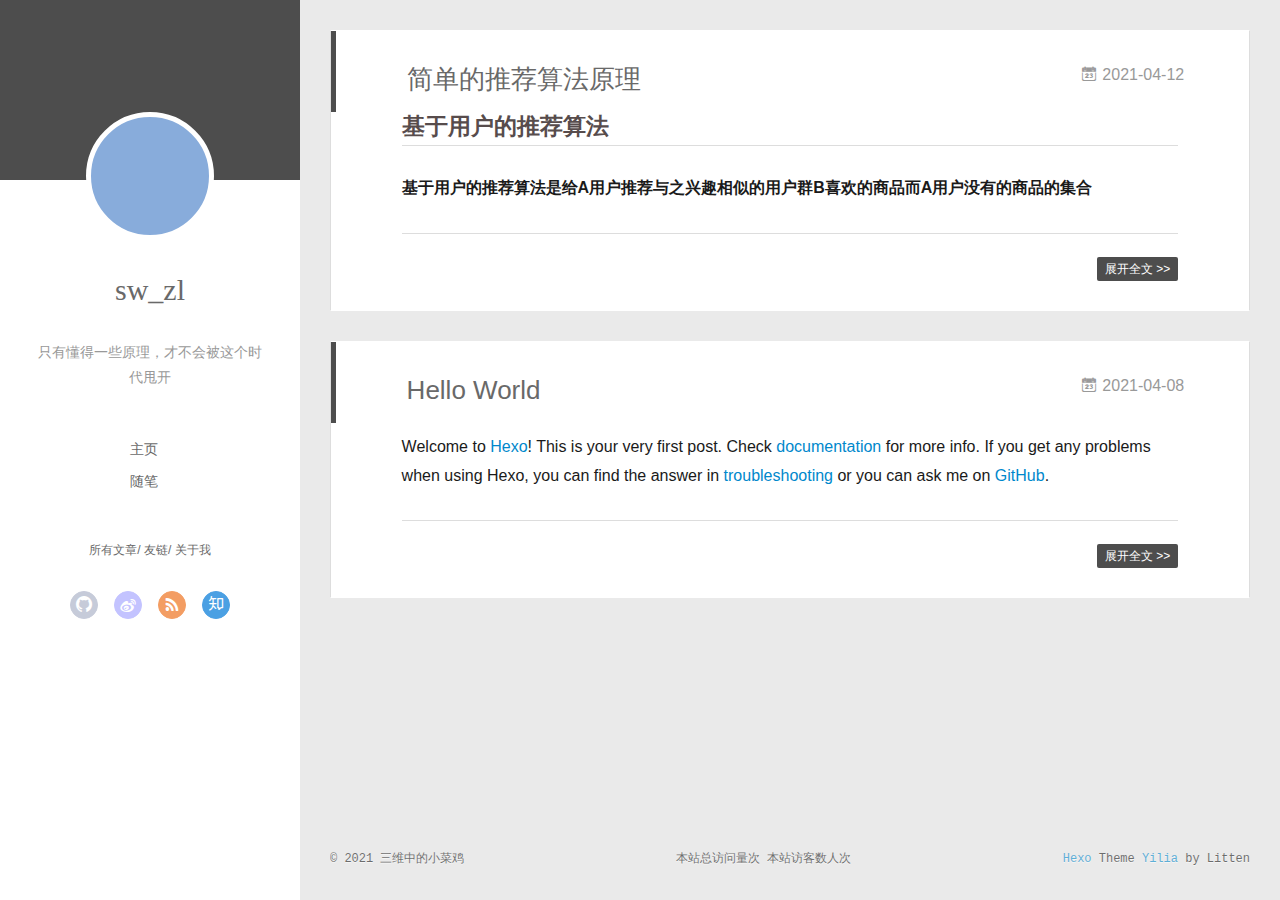
==== commit 13c771cf: "Site updated: 2021-04-14 10:39:24" ====
--- a/index.html
+++ b/index.html
@@ -167,6 +167,8 @@
     </h1>
   
 
+		<!--显示阅读次数-->
+		
         
         <a href="/2021/04/12/%E6%8E%A8%E8%8D%90%E7%AE%97%E6%B3%95%E5%8E%9F%E7%90%86/" class="archive-article-date">
   	<time datetime="2021-04-12T03:01:10.306Z" itemprop="datePublished"><i class="icon-calendar icon"></i>2021-04-12</time>
@@ -176,61 +178,8 @@
     
     <div class="article-entry" itemprop="articleBody">
       
-        <h2 id="基于用户的推荐算法"><a href="#基于用户的推荐算法" class="headerlink" title="基于用户的推荐算法"></a>基于用户的推荐算法</h2><p><strong>基于用户的推荐算法是给A用户推荐与之兴趣相似的用户群B喜欢的商品而A用户没有的商品的集合</strong></p>
-<h3 id="一-找到与A用户兴趣相似的用户群B"><a href="#一-找到与A用户兴趣相似的用户群B" class="headerlink" title="一. 找到与A用户兴趣相似的用户群B"></a><strong><em>一. 找到与A用户兴趣相似的用户群B</em></strong></h3><h4 id="1-计算用户之间的相似度"><a href="#1-计算用户之间的相似度" class="headerlink" title="1. 计算用户之间的相似度"></a>1. 计算用户之间的相似度</h4><p>余弦相似度：</p>
-<script type="math/tex; mode=display">
-Wuv = \frac{|N(u)\bigcap N(v)|} {\sqrt{|N(u)|*|N(v)|}}</script><p>N(u)表示用户u所购买的物品集合，|N(u)|则是其购买物品数目，N(v)一样，对象是用户v</p>
-<p>分母表示用户u和v购买相同物品的数量</p>
-<p>余弦相似度的缺点： 时间复杂度是O(|V|*|U|)，这在用户数很大 时非常耗时</p>
-<h4 id="2-用户u对物品i的感兴趣程度"><a href="#2-用户u对物品i的感兴趣程度" class="headerlink" title="2. 用户u对物品i的感兴趣程度"></a>2. 用户u对物品i的感兴趣程度</h4><p>得到用户之间的兴趣相似度后，UserCF算法 会给用户推荐和他兴趣最相似的K个用户喜欢的物品</p>
-<p><img src="C:%5CUsers%5Csw_zl%5CAppData%5CRoaming%5CTypora%5Ctypora-user-images%5Cimage-20210412103052475.png" alt="image-20210412103052475" style="zoom:50%;" /></p>
-<p>r代表评分，在有评分的系统中它起到调整权重的作用，使得结果更加精准</p>
-<p>（u,k）表示用户u的相似群体</p>
-<h3 id="二-找到-B中用户喜欢的且A用户没有看见或买过的"><a href="#二-找到-B中用户喜欢的且A用户没有看见或买过的" class="headerlink" title="二. 找到 B中用户喜欢的且A用户没有看见或买过的"></a><strong><em>二. 找到 B中用户喜欢的且A用户没有看见或买过的</em></strong></h3><p>根据用户对物品的好感度分析，进行排序后即可生成排序列表，然后取需要的前n项推荐给用户</p>
-<h2 id="基于物品的推荐算法"><a href="#基于物品的推荐算法" class="headerlink" title="基于物品的推荐算法"></a>基于物品的推荐算法</h2><p><strong>基于物品的推荐算法是给A用户推荐与他之前喜欢的物品相似度高的物品的集合 </strong></p>
-<h4 id="由于UserCF的缺陷"><a href="#由于UserCF的缺陷" class="headerlink" title="由于UserCF的缺陷"></a>由于UserCF的缺陷</h4><p>稀疏性：前期很难发现相似的用户</p>
-<p>扩展性：随着网站的用户数目越来越大，计算用户兴趣相似度矩阵将越来越困难，其运算时间复杂度和空间复杂度的增长和用户数的增长近似于平方关系</p>
-<h4 id="一-计算物品之间的相似度"><a href="#一-计算物品之间的相似度" class="headerlink" title="一. 计算物品之间的相似度"></a><strong><em>一. 计算物品之间的相似度</em></strong></h4><ol>
-<li><h5 id="计算物品i和j之间的相似度"><a href="#计算物品i和j之间的相似度" class="headerlink" title="计算物品i和j之间的相似度"></a>计算物品i和j之间的相似度</h5><p><img src="C:%5CUsers%5Csw_zl%5CAppData%5CRoaming%5CTypora%5Ctypora-user-images%5Cimage-20210412104906864.png" alt="image-20210412104906864" style="zoom:50%;" /></p>
-<p>|N(i)|是喜欢物品i的用户数，分子是同时喜欢物品i和物品j的用户</p>
-<p>喜欢物品i的用户中有多少比 例的用户也喜欢物品j</p>
-<p>如果j很热门，会导致Wij会很大，会导致如何物品和这个热门物品都会有很大的相似度，可以改进：</p>
-<p><img src="C:%5CUsers%5Csw_zl%5CAppData%5CRoaming%5CTypora%5Ctypora-user-images%5Cimage-20210412105403342.png" alt="image-20210412105403342" style="zoom:50%;" /></p>
-<ol>
-<li><h5 id="计算用户对物品的感兴趣程度"><a href="#计算用户对物品的感兴趣程度" class="headerlink" title="计算用户对物品的感兴趣程度"></a>计算用户对物品的感兴趣程度</h5></li>
-</ol>
-<p><img src="C:%5CUsers%5Csw_zl%5CAppData%5CRoaming%5CTypora%5Ctypora-user-images%5Cimage-20210412105531040.png" alt="image-20210412105531040" style="zoom:50%;" /></p>
-<p>N(u)是用户喜欢的物品的集合，S(j,K)是 和物品j最相似的K个物品的集合，r ui是用户u对物品i的兴趣程度</p>
-</li>
-</ol>
-<h4 id="二-根据物品的相似度和用户的历史行为给-用户生成推荐列表"><a href="#二-根据物品的相似度和用户的历史行为给-用户生成推荐列表" class="headerlink" title="二. 根据物品的相似度和用户的历史行为给 用户生成推荐列表"></a><strong><em>二. 根据物品的相似度和用户的历史行为给 用户生成推荐列表</em></strong></h4><p>根据用户对物品的感兴趣程度分析，进行排序后即可生成排序列表，然后取需要的前n项推荐给用户</p>
-<h2 id="隐语义模型"><a href="#隐语义模型" class="headerlink" title="隐语义模型"></a>隐语义模型</h2><h3 id="由于UserCF和ItemCF的缺陷："><a href="#由于UserCF和ItemCF的缺陷：" class="headerlink" title="由于UserCF和ItemCF的缺陷："></a>由于UserCF和ItemCF的缺陷：</h3><ul>
-<li>内存消耗过大</li>
-<li>由于UserCF和ItemCF忽略了物品种类和用户之间的关系，导致了推荐算法的复杂性的提升和准确性的降低</li>
-</ul>
-<h3 id="隐语义模型：LFM"><a href="#隐语义模型：LFM" class="headerlink" title="隐语义模型：LFM"></a>隐语义模型：LFM</h3><p>隐语义模型注意要是通过物品隐含的特征属性来确定用户感兴趣的商品和商品的联系</p>
-<h3 id="主要解决的问题："><a href="#主要解决的问题：" class="headerlink" title="主要解决的问题："></a>主要解决的问题：</h3><ol>
-<li><p>计算机如何进行物品的分类？    </p>
-<p><strong>机器学习聚类算法</strong></p>
-</li>
-<li><p>如何确定用户对物品类别的感兴趣程度？</p>
-<p><strong>兴趣矩阵 = 用户和类别的矩阵*物品占类别的权重</strong></p>
-</li>
-<li><p>如果给一个类给计算机，计算机如何选择这个类中的物品推荐给用户，并且确定物品在这个类的权重。</p>
-</li>
-</ol>
-<h3 id="负样本采样"><a href="#负样本采样" class="headerlink" title="负样本采样"></a>负样本采样</h3><p>用户的行为分为两种：显性行为，隐性行为</p>
-<p>显性行为主要是用户点击了什么也就是用户喜欢的商品，这就是正样本</p>
-<p>隐性行为主要是用户隐性表现出来的，可以理解为用户不喜欢什么商品，例如点击了什么不推荐或者不感兴趣等等，这就是负样本</p>
-<p>对于用户，要保持正负样本平衡</p>
-<h3 id="损失函数"><a href="#损失函数" class="headerlink" title="损失函数"></a>损失函数</h3><p>按照物品的流行度采样出了那些热门的、但 用户却没有过行为的物品。经过采样，可以 得到一个用户—物品集 K {( u,i )} ，其中如果 (u, i)是正样本，则有 R ui = 1，否则有 R ui = 0. 然后，需要优化如下的损失函数来找到最合 适的参数p和q：</p>
-<p><img src="C:\Users\sw_zl\AppData\Roaming\Typora\typora-user-images\image-20210406130855467.png" alt=""></p>
-<p>损失函数最小化过程中获得参数</p>
-<p>损失函数的优化用随机梯度下降法，通过求参数的偏导数找到 最速下降方向，然后通过迭代法不断地优化参 数</p>
-<p><img src="C:%5CUsers%5Csw_zl%5CAppData%5CRoaming%5CTypora%5Ctypora-user-images%5Cimage-20210406131134426.png" alt="image-20210406131134426" style="zoom:50%;" /></p>
-<p>根据随机梯度下降法，需要将参数沿着最速下 降方向向前推进</p>
-<p><img src="C:%5CUsers%5Csw_zl%5CAppData%5CRoaming%5CTypora%5Ctypora-user-images%5Cimage-20210406131530382.png" alt="image-20210406131530382" style="zoom:50%;" /></p>
-
+        <h2 id="基于用户的推荐算法"><a href="#基于用户的推荐算法" class="headerlink" title="基于用户的推荐算法"></a>基于用户的推荐算法</h2><p><strong>基于用户的推荐算法是给A用户推荐与之兴趣相似的用户群B喜欢的商品而A用户没有的商品的集合</strong><br></p>
+        
       
 
       
@@ -283,6 +232,8 @@
     </h1>
   
 
+		<!--显示阅读次数-->
+		
         
         <a href="/2021/04/08/hello-world/" class="archive-article-date">
   	<time datetime="2021-04-08T12:35:55.670Z" itemprop="datePublished"><i class="icon-calendar icon"></i>2021-04-08</time>
@@ -293,15 +244,7 @@
     <div class="article-entry" itemprop="articleBody">
       
         <p>Welcome to <a target="_blank" rel="noopener" href="https://hexo.io/">Hexo</a>! This is your very first post. Check <a target="_blank" rel="noopener" href="https://hexo.io/docs/">documentation</a> for more info. If you get any problems when using Hexo, you can find the answer in <a target="_blank" rel="noopener" href="https://hexo.io/docs/troubleshooting.html">troubleshooting</a> or you can ask me on <a target="_blank" rel="noopener" href="https://github.com/hexojs/hexo/issues">GitHub</a>.</p>
-<h2 id="Quick-Start"><a href="#Quick-Start" class="headerlink" title="Quick Start"></a>Quick Start</h2><h3 id="Create-a-new-post"><a href="#Create-a-new-post" class="headerlink" title="Create a new post"></a>Create a new post</h3><figure class="highlight bash"><table><tr><td class="gutter"><pre><span class="line">1</span><br></pre></td><td class="code"><pre><span class="line">$ hexo new <span class="string">&quot;My New Post&quot;</span></span><br></pre></td></tr></table></figure>
-<p>More info: <a target="_blank" rel="noopener" href="https://hexo.io/docs/writing.html">Writing</a></p>
-<h3 id="Run-server"><a href="#Run-server" class="headerlink" title="Run server"></a>Run server</h3><figure class="highlight bash"><table><tr><td class="gutter"><pre><span class="line">1</span><br></pre></td><td class="code"><pre><span class="line">$ hexo server</span><br></pre></td></tr></table></figure>
-<p>More info: <a target="_blank" rel="noopener" href="https://hexo.io/docs/server.html">Server</a></p>
-<h3 id="Generate-static-files"><a href="#Generate-static-files" class="headerlink" title="Generate static files"></a>Generate static files</h3><figure class="highlight bash"><table><tr><td class="gutter"><pre><span class="line">1</span><br></pre></td><td class="code"><pre><span class="line">$ hexo generate</span><br></pre></td></tr></table></figure>
-<p>More info: <a target="_blank" rel="noopener" href="https://hexo.io/docs/generating.html">Generating</a></p>
-<h3 id="Deploy-to-remote-sites"><a href="#Deploy-to-remote-sites" class="headerlink" title="Deploy to remote sites"></a>Deploy to remote sites</h3><figure class="highlight bash"><table><tr><td class="gutter"><pre><span class="line">1</span><br></pre></td><td class="code"><pre><span class="line">$ hexo deploy</span><br></pre></td></tr></table></figure>
-<p>More info: <a target="_blank" rel="noopener" href="https://hexo.io/docs/one-command-deployment.html">Deployment</a></p>
-
+        
       
 
       
@@ -360,11 +303,14 @@
       	</div>
     </div>
   </div>
+<span id="busuanzi_container_site_pv">    本站总访问量<span id="busuanzi_value_site_pv"></span>次</span>
+<span id="busuanzi_container_site_uv">  本站访客数<span id="busuanzi_value_site_uv"></span>人次</span>
 </footer>
+
     </div>
     <script>
 	var yiliaConfig = {
-		mathjax: false,
+		mathjax: true,
 		isHome: true,
 		isPost: false,
 		isArchive: false,
@@ -385,6 +331,29 @@
 return o(i(t),arguments.length<2?void 0:u(arguments[1]))}})},function(t,n,r){var e=r(54),i=r(2),o=e.get,u=e.key;e.exp({getOwnMetadata:function(t,n){return o(t,i(n),arguments.length<3?void 0:u(arguments[2]))}})},function(t,n,r){var e=r(54),i=r(2),o=r(32),u=e.has,c=e.key,f=function(t,n,r){if(u(t,n,r))return!0;var e=o(n);return null!==e&&f(t,e,r)};e.exp({hasMetadata:function(t,n){return f(t,i(n),arguments.length<3?void 0:c(arguments[2]))}})},function(t,n,r){var e=r(54),i=r(2),o=e.has,u=e.key;e.exp({hasOwnMetadata:function(t,n){return o(t,i(n),arguments.length<3?void 0:u(arguments[2]))}})},function(t,n,r){var e=r(54),i=r(2),o=r(26),u=e.key,c=e.set;e.exp({metadata:function(t,n){return function(r,e){c(t,n,(void 0!==e?i:o)(r),u(e))}}})},function(t,n,r){var e=r(1);e(e.P+e.R,"Set",{toJSON:r(165)("Set")})},function(t,n,r){"use strict";var e=r(1),i=r(147)(!0);e(e.P,"String",{at:function(t){return i(this,t)}})},function(t,n,r){"use strict";var e=r(1),i=r(46),o=r(16),u=r(122),c=r(120),f=RegExp.prototype,a=function(t,n){this._r=t,this._s=n};r(139)(a,"RegExp String",function(){var t=this._r.exec(this._s);return{value:t,done:null===t}}),e(e.P,"String",{matchAll:function(t){if(i(this),!u(t))throw TypeError(t+" is not a regexp!");var n=String(this),r="flags"in f?String(t.flags):c.call(t),e=new RegExp(t.source,~r.indexOf("g")?r:"g"+r);return e.lastIndex=o(t.lastIndex),new a(e,n)}})},function(t,n,r){"use strict";var e=r(1),i=r(181);e(e.P,"String",{padEnd:function(t){return i(this,t,arguments.length>1?arguments[1]:void 0,!1)}})},function(t,n,r){"use strict";var e=r(1),i=r(181);e(e.P,"String",{padStart:function(t){return i(this,t,arguments.length>1?arguments[1]:void 0,!0)}})},function(t,n,r){"use strict";r(82)("trimLeft",function(t){return function(){return t(this,1)}},"trimStart")},function(t,n,r){"use strict";r(82)("trimRight",function(t){return function(){return t(this,2)}},"trimEnd")},function(t,n,r){r(153)("asyncIterator")},function(t,n,r){r(153)("observable")},function(t,n,r){var e=r(1);e(e.S,"System",{global:r(3)})},function(t,n,r){for(var e=r(155),i=r(28),o=r(3),u=r(27),c=r(80),f=r(7),a=f("iterator"),s=f("toStringTag"),l=c.Array,h=["NodeList","DOMTokenList","MediaList","StyleSheetList","CSSRuleList"],v=0;v<5;v++){var p,d=h[v],y=o[d],g=y&&y.prototype;if(g){g[a]||u(g,a,l),g[s]||u(g,s,d),c[d]=l;for(p in e)g[p]||i(g,p,e[p],!0)}}},function(t,n,r){var e=r(1),i=r(151);e(e.G+e.B,{setImmediate:i.set,clearImmediate:i.clear})},function(t,n,r){var e=r(3),i=r(1),o=r(121),u=r(207),c=e.navigator,f=!!c&&/MSIE .\./.test(c.userAgent),a=function(t){return f?function(n,r){return t(o(u,[].slice.call(arguments,2),"function"==typeof n?n:Function(n)),r)}:t};i(i.G+i.B+i.F*f,{setTimeout:a(e.setTimeout),setInterval:a(e.setInterval)})},function(t,n,r){r(330),r(269),r(271),r(270),r(273),r(275),r(280),r(274),r(272),r(282),r(281),r(277),r(278),r(276),r(268),r(279),r(283),r(284),r(236),r(238),r(237),r(286),r(285),r(256),r(266),r(267),r(257),r(258),r(259),r(260),r(261),r(262),r(263),r(264),r(265),r(239),r(240),r(241),r(242),r(243),r(244),r(245),r(246),r(247),r(248),r(249),r(250),r(251),r(252),r(253),r(254),r(255),r(317),r(322),r(329),r(320),r(312),r(313),r(318),r(323),r(325),r(308),r(309),r(310),r(311),r(314),r(315),r(316),r(319),r(321),r(324),r(326),r(327),r(328),r(231),r(233),r(232),r(235),r(234),r(220),r(218),r(224),r(221),r(227),r(229),r(217),r(223),r(214),r(228),r(212),r(226),r(225),r(219),r(222),r(211),r(213),r(216),r(215),r(230),r(155),r(302),r(307),r(184),r(303),r(304),r(305),r(306),r(287),r(183),r(185),r(186),r(342),r(331),r(332),r(337),r(340),r(341),r(335),r(338),r(336),r(339),r(333),r(334),r(288),r(289),r(290),r(291),r(292),r(295),r(293),r(294),r(296),r(297),r(298),r(299),r(301),r(300),r(343),r(369),r(372),r(371),r(373),r(374),r(370),r(375),r(376),r(354),r(357),r(353),r(351),r(352),r(355),r(356),r(346),r(368),r(377),r(345),r(347),r(349),r(348),r(350),r(359),r(360),r(362),r(361),r(364),r(363),r(365),r(366),r(367),r(344),r(358),r(380),r(379),r(378),t.exports=r(52)},function(t,n){function r(t,n){if("string"==typeof n)return t.insertAdjacentHTML("afterend",n);var r=t.nextSibling;return r?t.parentNode.insertBefore(n,r):t.parentNode.appendChild(n)}t.exports=r},,,,,,,,,function(t,n,r){(function(n,r){!function(n){"use strict";function e(t,n,r,e){var i=n&&n.prototype instanceof o?n:o,u=Object.create(i.prototype),c=new p(e||[]);return u._invoke=s(t,r,c),u}function i(t,n,r){try{return{type:"normal",arg:t.call(n,r)}}catch(t){return{type:"throw",arg:t}}}function o(){}function u(){}function c(){}function f(t){["next","throw","return"].forEach(function(n){t[n]=function(t){return this._invoke(n,t)}})}function a(t){function n(r,e,o,u){var c=i(t[r],t,e);if("throw"!==c.type){var f=c.arg,a=f.value;return a&&"object"==typeof a&&m.call(a,"__await")?Promise.resolve(a.__await).then(function(t){n("next",t,o,u)},function(t){n("throw",t,o,u)}):Promise.resolve(a).then(function(t){f.value=t,o(f)},u)}u(c.arg)}function e(t,r){function e(){return new Promise(function(e,i){n(t,r,e,i)})}return o=o?o.then(e,e):e()}"object"==typeof r&&r.domain&&(n=r.domain.bind(n));var o;this._invoke=e}function s(t,n,r){var e=P;return function(o,u){if(e===F)throw new Error("Generator is already running");if(e===M){if("throw"===o)throw u;return y()}for(r.method=o,r.arg=u;;){var c=r.delegate;if(c){var f=l(c,r);if(f){if(f===A)continue;return f}}if("next"===r.method)r.sent=r._sent=r.arg;else if("throw"===r.method){if(e===P)throw e=M,r.arg;r.dispatchException(r.arg)}else"return"===r.method&&r.abrupt("return",r.arg);e=F;var a=i(t,n,r);if("normal"===a.type){if(e=r.done?M:j,a.arg===A)continue;return{value:a.arg,done:r.done}}"throw"===a.type&&(e=M,r.method="throw",r.arg=a.arg)}}}function l(t,n){var r=t.iterator[n.method];if(r===g){if(n.delegate=null,"throw"===n.method){if(t.iterator.return&&(n.method="return",n.arg=g,l(t,n),"throw"===n.method))return A;n.method="throw",n.arg=new TypeError("The iterator does not provide a 'throw' method")}return A}var e=i(r,t.iterator,n.arg);if("throw"===e.type)return n.method="throw",n.arg=e.arg,n.delegate=null,A;var o=e.arg;return o?o.done?(n[t.resultName]=o.value,n.next=t.nextLoc,"return"!==n.method&&(n.method="next",n.arg=g),n.delegate=null,A):o:(n.method="throw",n.arg=new TypeError("iterator result is not an object"),n.delegate=null,A)}function h(t){var n={tryLoc:t[0]};1 in t&&(n.catchLoc=t[1]),2 in t&&(n.finallyLoc=t[2],n.afterLoc=t[3]),this.tryEntries.push(n)}function v(t){var n=t.completion||{};n.type="normal",delete n.arg,t.completion=n}function p(t){this.tryEntries=[{tryLoc:"root"}],t.forEach(h,this),this.reset(!0)}function d(t){if(t){var n=t[w];if(n)return n.call(t);if("function"==typeof t.next)return t;if(!isNaN(t.length)){var r=-1,e=function n(){for(;++r<t.length;)if(m.call(t,r))return n.value=t[r],n.done=!1,n;return n.value=g,n.done=!0,n};return e.next=e}}return{next:y}}function y(){return{value:g,done:!0}}var g,b=Object.prototype,m=b.hasOwnProperty,x="function"==typeof Symbol?Symbol:{},w=x.iterator||"@@iterator",S=x.asyncIterator||"@@asyncIterator",_=x.toStringTag||"@@toStringTag",O="object"==typeof t,E=n.regeneratorRuntime;if(E)return void(O&&(t.exports=E));E=n.regeneratorRuntime=O?t.exports:{},E.wrap=e;var P="suspendedStart",j="suspendedYield",F="executing",M="completed",A={},N={};N[w]=function(){return this};var T=Object.getPrototypeOf,I=T&&T(T(d([])));I&&I!==b&&m.call(I,w)&&(N=I);var k=c.prototype=o.prototype=Object.create(N);u.prototype=k.constructor=c,c.constructor=u,c[_]=u.displayName="GeneratorFunction",E.isGeneratorFunction=function(t){var n="function"==typeof t&&t.constructor;return!!n&&(n===u||"GeneratorFunction"===(n.displayName||n.name))},E.mark=function(t){return Object.setPrototypeOf?Object.setPrototypeOf(t,c):(t.__proto__=c,_ in t||(t[_]="GeneratorFunction")),t.prototype=Object.create(k),t},E.awrap=function(t){return{__await:t}},f(a.prototype),a.prototype[S]=function(){return this},E.AsyncIterator=a,E.async=function(t,n,r,i){var o=new a(e(t,n,r,i));return E.isGeneratorFunction(n)?o:o.next().then(function(t){return t.done?t.value:o.next()})},f(k),k[_]="Generator",k.toString=function(){return"[object Generator]"},E.keys=function(t){var n=[];for(var r in t)n.push(r);return n.reverse(),function r(){for(;n.length;){var e=n.pop();if(e in t)return r.value=e,r.done=!1,r}return r.done=!0,r}},E.values=d,p.prototype={constructor:p,reset:function(t){if(this.prev=0,this.next=0,this.sent=this._sent=g,this.done=!1,this.delegate=null,this.method="next",this.arg=g,this.tryEntries.forEach(v),!t)for(var n in this)"t"===n.charAt(0)&&m.call(this,n)&&!isNaN(+n.slice(1))&&(this[n]=g)},stop:function(){this.done=!0;var t=this.tryEntries[0],n=t.completion;if("throw"===n.type)throw n.arg;return this.rval},dispatchException:function(t){function n(n,e){return o.type="throw",o.arg=t,r.next=n,e&&(r.method="next",r.arg=g),!!e}if(this.done)throw t;for(var r=this,e=this.tryEntries.length-1;e>=0;--e){var i=this.tryEntries[e],o=i.completion;if("root"===i.tryLoc)return n("end");if(i.tryLoc<=this.prev){var u=m.call(i,"catchLoc"),c=m.call(i,"finallyLoc");if(u&&c){if(this.prev<i.catchLoc)return n(i.catchLoc,!0);if(this.prev<i.finallyLoc)return n(i.finallyLoc)}else if(u){if(this.prev<i.catchLoc)return n(i.catchLoc,!0)}else{if(!c)throw new Error("try statement without catch or finally");if(this.prev<i.finallyLoc)return n(i.finallyLoc)}}}},abrupt:function(t,n){for(var r=this.tryEntries.length-1;r>=0;--r){var e=this.tryEntries[r];if(e.tryLoc<=this.prev&&m.call(e,"finallyLoc")&&this.prev<e.finallyLoc){var i=e;break}}i&&("break"===t||"continue"===t)&&i.tryLoc<=n&&n<=i.finallyLoc&&(i=null);var o=i?i.completion:{};return o.type=t,o.arg=n,i?(this.method="next",this.next=i.finallyLoc,A):this.complete(o)},complete:function(t,n){if("throw"===t.type)throw t.arg;return"break"===t.type||"continue"===t.type?this.next=t.arg:"return"===t.type?(this.rval=this.arg=t.arg,this.method="return",this.next="end"):"normal"===t.type&&n&&(this.next=n),A},finish:function(t){for(var n=this.tryEntries.length-1;n>=0;--n){var r=this.tryEntries[n];if(r.finallyLoc===t)return this.complete(r.completion,r.afterLoc),v(r),A}},catch:function(t){for(var n=this.tryEntries.length-1;n>=0;--n){var r=this.tryEntries[n];if(r.tryLoc===t){var e=r.completion;if("throw"===e.type){var i=e.arg;v(r)}return i}}throw new Error("illegal catch attempt")},delegateYield:function(t,n,r){return this.delegate={iterator:d(t),resultName:n,nextLoc:r},"next"===this.method&&(this.arg=g),A}}}("object"==typeof n?n:"object"==typeof window?window:"object"==typeof self?self:this)}).call(n,function(){return this}(),r(158))}])</script><script src="/./main.0cf68a.js"></script><script>!function(){!function(e){var t=document.createElement("script");document.getElementsByTagName("body")[0].appendChild(t),t.setAttribute("src",e)}("/slider.e37972.js")}()</script>
 
 
+<script type="text/x-mathjax-config">
+MathJax.Hub.Config({
+    tex2jax: {
+        inlineMath: [ ['$','$'], ["\\(","\\)"]  ],
+        processEscapes: true,
+        skipTags: ['script', 'noscript', 'style', 'textarea', 'pre', 'code']
+    }
+});
+
+MathJax.Hub.Queue(function() {
+    var all = MathJax.Hub.getAllJax(), i;
+    for(i=0; i < all.length; i += 1) {
+        all[i].SourceElement().parentNode.className += ' has-jax';                 
+    }       
+});
+</script>
+
+<script src="//cdn.mathjax.org/mathjax/latest/MathJax.js?config=TeX-AMS-MML_HTMLorMML">
+</script>
+
+
+<script async src="//busuanzi.ibruce.info/busuanzi/2.3/busuanzi.pure.mini.js">
+</script>
     
 <div class="tools-col" q-class="show:isShow,hide:isShow|isFalse" q-on="click:stop(e)">
   <div class="tools-nav header-menu">
@@ -590,5 +559,8 @@
 
 </div>
   </div>
+<canvas class="fireworks" style="position: fixed;left: 0;top: 0;z-index: 1; pointer-events: none;" ></canvas> 
+<script type="text/javascript" src="//cdn.bootcss.com/animejs/2.2.0/anime.min.js"></script> 
+<script type="text/javascript" src="/firework.js"></script>
 </body>
 </html>--- a/main.0cf68a.css
+++ b/main.0cf68a.css
@@ -1 +1 @@
-.clearfix:after,.clearfix:before{content:"";display:table}.clearfix:after{clear:both}.left-col.show{box-shadow:0 0 6px 0 rgba(0,0,0,.75)}.mid-col,.mid-col.show .article,.tools-col,.tools-col .tools-section .search-tag.tagcloud .article-tag-list,.tools-col .tools-section .search-ul .search-tag span:hover,.tools-col .tools-section .search-ul .search-time span:hover,.tools-col .tools-section .search-ul .search-title:hover,.tools-col .tools-section .search-wrap .icon{transition:all .2s ease-in;-ms-transition:all .2s ease-in}@-webkit-keyframes leftIn{0%,60%,75%,90%,to{-webkit-animation-timing-function:cubic-bezier(.215,.61,.355,1);animation-timing-function:cubic-bezier(.215,.61,.355,1)}0%{-webkit-transform:translateZ(0);transform:translateZ(0)}60%{-webkit-transform:translate3d(358px,0,0);transform:translate3d(358px,0,0)}75%{-webkit-transform:translate3d(323px,0,0);transform:translate3d(323px,0,0)}90%{-webkit-transform:translate3d(338px,0,0);transform:translate3d(338px,0,0)}to{-webkit-transform:translate3d(333px,0,0);transform:translate3d(333px,0,0)}}@keyframes leftIn{0%,60%,75%,90%,to{-webkit-animation-timing-function:cubic-bezier(.215,.61,.355,1);animation-timing-function:cubic-bezier(.215,.61,.355,1)}0%{-webkit-transform:translateZ(0);transform:translateZ(0)}60%{-webkit-transform:translate3d(358px,0,0);transform:translate3d(358px,0,0)}75%{-webkit-transform:translate3d(323px,0,0);transform:translate3d(323px,0,0)}90%{-webkit-transform:translate3d(338px,0,0);transform:translate3d(338px,0,0)}to{-webkit-transform:translate3d(333px,0,0);transform:translate3d(333px,0,0)}}.mid-col.show{-webkit-animation-duration:.8s;animation-duration:.8s;-webkit-animation-fill-mode:both;animation-fill-mode:both;-webkit-animation-name:leftIn;animation-name:leftIn}@-webkit-keyframes leftOut{0%,60%,75%,90%,to{-webkit-animation-timing-function:cubic-bezier(.215,.61,.355,1);animation-timing-function:cubic-bezier(.215,.61,.355,1)}0%{-webkit-transform:translate3d(333px,0,0);transform:translate3d(333px,0,0)}60%{-webkit-transform:translate3d(-25px,0,0);transform:translate3d(-25px,0,0)}75%{-webkit-transform:translate3d(10px,0,0);transform:translate3d(10px,0,0)}90%{-webkit-transform:translate3d(-5px,0,0);transform:translate3d(-5px,0,0)}to{-webkit-transform:translateZ(0);transform:translateZ(0)}}@keyframes leftOut{0%,60%,75%,90%,to{-webkit-animation-timing-function:cubic-bezier(.215,.61,.355,1);animation-timing-function:cubic-bezier(.215,.61,.355,1)}0%{-webkit-transform:translate3d(333px,0,0);transform:translate3d(333px,0,0)}60%{-webkit-transform:translate3d(-25px,0,0);transform:translate3d(-25px,0,0)}75%{-webkit-transform:translate3d(10px,0,0);transform:translate3d(10px,0,0)}90%{-webkit-transform:translate3d(-5px,0,0);transform:translate3d(-5px,0,0)}to{-webkit-transform:translateZ(0);transform:translateZ(0)}}.mid-col.hide{-webkit-animation-duration:.8s;animation-duration:.8s;-webkit-animation-name:leftOut;animation-name:leftOut}@-webkit-keyframes smallLeftIn{0%,60%,75%,90%,to{-webkit-animation-timing-function:cubic-bezier(.215,.61,.355,1);animation-timing-function:cubic-bezier(.215,.61,.355,1)}0%{-webkit-transform:translateZ(0);transform:translateZ(0)}60%{-webkit-transform:translate3d(325px,0,0);transform:translate3d(325px,0,0)}75%{-webkit-transform:translate3d(290px,0,0);transform:translate3d(290px,0,0)}90%{-webkit-transform:translate3d(305px,0,0);transform:translate3d(305px,0,0)}to{-webkit-transform:translate3d(300px,0,0);transform:translate3d(300px,0,0)}}@keyframes smallLeftIn{0%,60%,75%,90%,to{-webkit-animation-timing-function:cubic-bezier(.215,.61,.355,1);animation-timing-function:cubic-bezier(.215,.61,.355,1)}0%{-webkit-transform:translateZ(0);transform:translateZ(0)}60%{-webkit-transform:translate3d(325px,0,0);transform:translate3d(325px,0,0)}75%{-webkit-transform:translate3d(290px,0,0);transform:translate3d(290px,0,0)}90%{-webkit-transform:translate3d(305px,0,0);transform:translate3d(305px,0,0)}to{-webkit-transform:translate3d(300px,0,0);transform:translate3d(300px,0,0)}}.tools-col.show{-webkit-animation-duration:.8s;animation-duration:.8s;-webkit-animation-fill-mode:both;animation-fill-mode:both;-webkit-animation-name:smallLeftIn;animation-name:smallLeftIn}@-webkit-keyframes smallleftOut{0%,60%,75%,90%,to{-webkit-animation-timing-function:cubic-bezier(.215,.61,.355,1);animation-timing-function:cubic-bezier(.215,.61,.355,1)}0%{-webkit-transform:translate3d(333px,0,0);transform:translate3d(333px,0,0)}60%{-webkit-transform:translate3d(-25px,0,0);transform:translate3d(-25px,0,0)}75%{-webkit-transform:translate3d(10px,0,0);transform:translate3d(10px,0,0)}90%{-webkit-transform:translate3d(-5px,0,0);transform:translate3d(-5px,0,0)}to{-webkit-transform:translateZ(0);transform:translateZ(0)}}@keyframes smallleftOut{0%,60%,75%,90%,to{-webkit-animation-timing-function:cubic-bezier(.215,.61,.355,1);animation-timing-function:cubic-bezier(.215,.61,.355,1)}0%{-webkit-transform:translate3d(333px,0,0);transform:translate3d(333px,0,0)}60%{-webkit-transform:translate3d(-25px,0,0);transform:translate3d(-25px,0,0)}75%{-webkit-transform:translate3d(10px,0,0);transform:translate3d(10px,0,0)}90%{-webkit-transform:translate3d(-5px,0,0);transform:translate3d(-5px,0,0)}to{-webkit-transform:translateZ(0);transform:translateZ(0)}}.tools-col.hide{-webkit-animation-duration:.8s;animation-duration:.8s;-webkit-animation-fill-mode:both;animation-fill-mode:both;-webkit-animation-name:smallleftOut;animation-name:smallleftOut}html{-ms-text-size-adjust:100%;-webkit-text-size-adjust:100%;-webkit-tap-highlight-color:transparent;height:100%}body{margin:0;font-size:14px;font-family:Helvetica Neue,Helvetica,STHeiTi,Arial,sans-serif;line-height:1.5;color:#333;background-color:#fff;min-height:100%}article,aside,details,figcaption,figure,footer,header,hgroup,main,menu,nav,section,summary{display:block}audio,canvas,progress,video{display:inline-block}audio:not([controls]){display:none;height:0}progress{vertical-align:baseline}[hidden],template{display:none}a{background:transparent;text-decoration:none;color:#08c}a:active{outline:0}abbr[title]{border-bottom:1px dotted}b,strong{font-weight:700}dfn{font-style:italic}mark{background:#ff0;color:#000}small{font-size:80%}sub,sup{font-size:75%;line-height:0;position:relative;vertical-align:baseline}sup{top:-.5em}sub{bottom:-.25em}img{border:0;vertical-align:middle;max-width:100%}svg:not(:root){overflow:hidden}pre{overflow:auto;white-space:pre;white-space:pre-wrap;word-wrap:break-word}code,kbd,pre,samp{font-family:monospace,monospace;font-size:1em}button,input,optgroup,select,textarea{color:inherit;font:inherit;margin:0;vertical-align:middle}button,input,select{overflow:visible}button,select{text-transform:none}button,html input[type=button],input[type=reset],input[type=submit]{-webkit-appearance:button;cursor:pointer}[disabled]{cursor:default}button::-moz-focus-inner,input::-moz-focus-inner{border:0;padding:0}input{line-height:normal}input[type=checkbox],input[type=radio]{box-sizing:border-box;padding:0}input[type=number]::-webkit-inner-spin-button,input[type=number]::-webkit-outer-spin-button{height:auto}input[type=search]{-webkit-appearance:textfield;box-sizing:border-box}input[type=search]::-webkit-search-cancel-button,input[type=search]::-webkit-search-decoration{-webkit-appearance:none}fieldset{border:1px solid silver;margin:0 2px;padding:.35em .625em .75em}legend{border:0;padding:0}textarea{overflow:auto;resize:vertical;vertical-align:top}optgroup{font-weight:700}button,input,select,textarea{outline:0}input,textarea{-webkit-user-modify:read-write-plaintext-only}input::-ms-clear,input::-ms-reveal{display:none}input::-moz-placeholder,textarea::-moz-placeholder{color:#999}input:-ms-input-placeholder,textarea:-ms-input-placeholder{color:#999}input::-webkit-input-placeholder,textarea::-webkit-input-placeholder{color:#999}.placeholder{color:#999}table{border-collapse:collapse;border-spacing:0}td,th{padding:0}blockquote,figure,form,h1,h2,h3,h4,h5,h6,p{margin:0}dd,dl,li,ol,ul{margin:0;padding:0}ol,ul{list-style:none outside none}h1,h2,h3{line-height:2;font-weight:400}h1{font-size:18px}h2{font-size:16px}h3{font-size:14px}i{font-style:normal}*{box-sizing:border-box}@font-face{font-family:iconfont;src:url(./fonts/iconfont.b322fa.eot);src:url(./fonts/iconfont.b322fa.eot#iefix) format("embedded-opentype"),url(./fonts/iconfont.8c627f.woff) format("woff"),url(./fonts/iconfont.16acc2.ttf) format("truetype"),url(./fonts/iconfont.45d7ee.svg#iconfont) format("svg")}[class*=" icon-"],[class^=icon-]{font-family:iconfont!important;speak:none;font-size:16px;font-style:normal;font-weight:400;font-variant:normal;text-transform:none;line-height:1;-webkit-font-smoothing:antialiased;-moz-osx-font-smoothing:grayscale}.icon-twitter:before{content:"\E600"}.icon-facebook:before{content:"\E601"}.icon-clock:before{content:"\E602"}.icon-mail:before{content:"\E609"}.icon-link:before{content:"\E6AB"}.icon-search:before{content:"\E65B"}.icon-smile:before{content:"\E64A"}.icon-roundrightfill:before{content:"\E65A"}.icon-list:before{content:"\E682"}.icon-book:before{content:"\E6FE"}.icon-home:before{content:"\E6BB"}.icon-share:before{content:"\E618"}.icon-back:before{content:"\E625"}.icon-qq:before{content:"\E62D"}.icon-weibo:before{content:"\E619"}.icon-segmentfault:before{content:"\E603"}.icon-sort:before{content:"\E700"}.icon-jianshu:before{content:"\E613"}.icon-circle-left:before{content:"\E71F"}.icon-circle-right:before{content:"\E720"}.icon-loading:before{content:"\E614"}.icon-acfun:before{content:"\E604"}.icon-close:before{content:"\E60C"}.icon-tumblr:before{content:"\E6B0"}.icon-calendar:before{content:"\E667"}.icon-rss:before{content:"\E877"}.icon-price-tags:before{content:"\E6F9"}.icon-quo-left:before{content:"\E7F5"}.icon-quo-right:before{content:"\E7F6"}.icon-back1:before{content:"\E64E"}.icon-github:before{content:"\E735"}.icon-film:before{content:"\E7B7"}.icon-weixin:before{content:"\E61F"}.icon-qzone:before{content:"\E680"}.icon-category:before{content:"\E605"}.icon-douban:before{content:"\E64C"}.icon-roundleftfill:before{content:"\E799"}.icon-tuding:before{content:"\E651"}.icon-zhihu:before{content:"\E61B"}.icon-linkedin:before{content:"\E6D4"}.icon-google:before{content:"\E635"}.icon-plane:before{content:"\E62F"}.icon-bilibili:before{content:"\E622"}.icon-psn:before{content:"\E6C7"}body,button,input,select,textarea{color:#1a1a1a;font-family:lucida grande,lucida sans unicode,lucida,helvetica,Hiragino Sans GB,Microsoft YaHei,WenQuanYi Micro Hei,sans-serif;font-size:16px;font-size:1rem;line-height:1.75}body{overflow-y:hidden;background:#eaeaea}#container,body,html{height:100%;overflow-x:hidden;overflow-y:auto}#mobile-nav{display:none}#container{position:relative;min-height:100%}#container .anm-canvas{display:none}#container.show .anm-canvas{display:block;position:fixed}.body-wrap{margin-bottom:80px}.mid-col{position:absolute;right:0;min-height:100%;background:#eaeaea;left:300px;width:auto}.mid-col.show{background:none;opacity:.9}.mid-col.show .article{background:hsla(0,0%,100%,.3)}.left-col{background:#fff;width:300px;position:fixed;opacity:1;transition:all .2s ease-in;height:100%;z-index:999}.left-col .overlay{width:100%;height:180px;position:absolute}.left-col .intrude-less{width:76%;text-align:center;margin:112px auto 0}.left-col #header{width:100%;height:300px;position:relative;border-bottom:1px solid color-border}.left-col #header a{color:#696969}.left-col #header a:hover{color:#b0a0aa}.left-col #header .header-subtitle{text-align:center;color:#999;font-size:14px;line-height:25px;overflow:hidden;text-overflow:ellipsis;display:-webkit-box;-webkit-line-clamp:2;-webkit-box-orient:vertical}.left-col #header .header-menu{font-weight:300;line-height:31px;text-transform:uppercase;float:none;min-height:150px;margin-left:-12px;text-align:center;display:-webkit-box;-webkit-box-orient:horizontal;-webkit-box-pack:center;-webkit-box-align:center}.left-col #header .header-menu li{cursor:default}.left-col #header .header-menu li a{font-size:14px;min-width:300px}.left-col #header .header-smart-menu{font-size:12px;margin-bottom:20px}.left-col #header .header-smart-menu a:after{content:"/"}.left-col #header .header-smart-menu a:last-child:after{content:""}.left-col #header .profilepic{display:block;border:5px solid #fff;border-radius:300px;width:128px;height:128px;margin:0 auto;position:relative;overflow:hidden;background:#88acdb;-webkit-transition:all .2s ease-in;display:-webkit-box;-webkit-box-orient:horizontal;-webkit-box-pack:center;-webkit-box-align:center;text-align:center}.left-col #header .profilepic img{border-radius:300px;opacity:1;-webkit-transition:all .2s ease-in}.left-col #header .profilepic img.show{width:100%;height:100%;opacity:1}.left-col #header .header-author{text-align:center;margin:.67em 0;font-family:Roboto,serif;font-size:30px;transition:.3s}::-webkit-scrollbar{width:10px;height:10px}::-webkit-scrollbar-button{width:0;height:0}::-webkit-scrollbar-button:end:decrement,::-webkit-scrollbar-button:start:increment{display:none}::-webkit-scrollbar-corner{display:block}::-webkit-scrollbar-thumb{border-radius:8px;background-color:rgba(0,0,0,.2)}::-webkit-scrollbar-thumb:hover{border-radius:8px;background-color:rgba(0,0,0,.5)}::-webkit-scrollbar-thumb,::-webkit-scrollbar-track{border-right:1px solid transparent;border-left:1px solid transparent}::-webkit-scrollbar-track:hover{background-color:rgba(0,0,0,.15)}::-webkit-scrollbar-button:start{width:10px;height:10px;background:url(./img/scrollbar_arrow.png) no-repeat 0 0}::-webkit-scrollbar-button:start:hover{background:url(./img/scrollbar_arrow.png) no-repeat -15px 0}::-webkit-scrollbar-button:start:active{background:url(./img/scrollbar_arrow.png) no-repeat -30px 0}::-webkit-scrollbar-button:end{width:10px;height:10px;background:url(./img/scrollbar_arrow.png) no-repeat 0 -18px}::-webkit-scrollbar-button:end:hover{background:url(./img/scrollbar_arrow.png) no-repeat -15px -18px}::-webkit-scrollbar-button:end:active{background:url(./img/scrollbar_arrow.png) no-repeat -30px -18px}.article-entry .highlight,.article-entry pre{background:#272822;margin:10px 0;padding:10px;overflow:auto;color:#fff;font-size:.9em;line-height:22.400000000000002px}.article-entry .gist .gist-file .gist-data .line-numbers,.article-entry .highlight .gutter pre,.article-entry .highlight .gutter pre .line{color:#666}.article-entry code,.article-entry pre{font-family:Source Code Pro,Consolas,Monaco,Menlo,monospace}.article-entry code{background:#eee;padding:0 .3em;border:none}.article-entry pre code{background:none;text-shadow:none;padding:0;color:#fff}.article-entry .highlight{border-radius:4px}.article-entry .highlight pre{border:none;margin:0;padding:0}.article-entry .highlight table{margin:0;width:auto}.article-entry .highlight td{border:none;padding:0}.article-entry .highlight figcaption{color:highlight-comment;line-height:1em;margin-bottom:1em}.article-entry .highlight figcaption:after,.article-entry .highlight figcaption:before{content:"";display:table}.article-entry .highlight figcaption:after{clear:both}.article-entry .highlight figcaption a{float:right}.article-entry .highlight .gutter pre{text-align:right;padding-right:20px}.article-entry .highlight .gutter pre .line{text-shadow:none}.article-entry .highlight .line{color:#fff;min-height:19px}.article-entry .gist{margin:0 -20px;border-style:solid;border-color:#ddd;border-width:1px 0;background:#272822;padding:15px 20px 15px 0}.article-entry .gist .gist-file{border:none;font-family:Source Code Pro,Consolas,Monaco,Menlo,monospace;margin:0}.article-entry .gist .gist-file .gist-data{background:none;border:none}.article-entry .gist .gist-file .gist-data .line-numbers{background:none;border:none;padding:0 20px 0 0}.article-entry .gist .gist-file .gist-data .line-data{padding:0!important}.article-entry .gist .gist-file .highlight{margin:0;padding:0;border:none}.article-entry .gist .gist-file .gist-meta{background:#272822;color:highlight-comment;font:.85em Helvetica Neue,Helvetica,Arial,sans-serif;text-shadow:0 0;padding:0;margin-top:1em;margin-left:20px}.article-entry .gist .gist-file .gist-meta a{color:#258fb8;font-weight:400}.article-entry .gist .gist-file .gist-meta a:hover{text-decoration:underline}pre .comment{color:#75715e}pre .class .params,pre .function .keyword,pre .keyword{color:#66d9ef}pre .css .value,pre .doctype,pre .function,pre .params,pre .tag{color:#fff}pre .at_rule,pre .at_rule .keyword,pre .css~* .tag,pre .preprocessor,pre .preprocessor .keyword,pre .title{color:#f92672}pre .attribute,pre .built_in,pre .class,pre .css~* .class,pre .function .title{color:#a6e22e}pre .string,pre .value{color:#e6db74}pre .number{color:#7163d7}pre .css~* .id,pre .id{color:#fd971f}#header .tagcloud a{color:#fff}.tagcloud a{display:inline-block;text-decoration:none;font-weight:400;font-size:10px;color:#fff;height:18px;line-height:18px;float:left;padding:0 5px 0 10px;position:relative;border-radius:0 5px 5px 0;margin:5px 9px 5px 8px;font-family:Menlo,Monaco,Andale Mono,lucida console,Courier New,monospace}.tagcloud a:hover{opacity:.8}.tagcloud a:before{content:" ";width:0;height:0;position:absolute;top:0;left:-18px;border:9px solid transparent}.tagcloud a:after{content:" ";width:4px;height:4px;background-color:#fff;border-radius:4px;box-shadow:0 0 0 1px rgba(0,0,0,.3);position:absolute;top:7px;left:2px}.tagcloud a.color1{background:#ff945c}.tagcloud a.color1:before{border-right-color:#ff945c}.tagcloud a.color2{background:#cc8167}.tagcloud a.color2:before{border-right-color:#cc8167}.tagcloud a.color3{background:#ba8f6c}.tagcloud a.color3:before{border-right-color:#ba8f6c}.tagcloud a.color4{background:#94635c}.tagcloud a.color4:before{border-right-color:#94635c}.tagcloud a.color5{background:#7b5d5f}.tagcloud a.color5:before{border-right-color:#7b5d5f}.article-tag-list .article-tag-list-item{float:left}.article-pop-out .icon-tuding{color:#999;float:left;margin-right:10px;margin-top:6px}.article-category,.article-category .article-tag-list,.article-tag,.article-tag .article-tag-list{float:left}.article-category .icon,.article-tag .icon{color:#999;float:left;margin-right:10px;margin-top:6px}.article-pop-out{float:left}.archive-article-date{color:#999;margin-right:7.6923%;float:right}.archive-article-date .icon{margin:5px 5px 5px 0}.glass{background-color:rgba(54,70,93,.9);z-index:998;transition:opacity .15s;width:100%;height:100%;display:none}.glass,.tagcloud-ctn{left:0;opacity:1;bottom:0;position:fixed;right:0;top:0}.tagcloud-ctn{z-index:90120;background-size:100% 100%}.tagcloud-ctn .tagcloud-global{position:fixed;top:50%;left:50%;margin-top:-115px;margin-left:-315px;width:630px}.tagcloud-ctn .tagcloud-global a{width:80px;height:80px;border-radius:50%;background:#f2992e;color:#fff;display:block;float:left;line-height:80px;text-align:center}.tagcloud-ctn .tagcloud-global .tab-post-types .tab-post-type:first-child .post-type-icon{background:#f2992e}.tagcloud-ctn .tagcloud-global .tab-post-types .tab-post-type:nth-child(2) .post-type-icon{background:#56bc8a}.tagcloud-ctn .tagcloud-global .tab-post-types .tab-post-type:nth-child(3) .post-type-icon{background:#4aa8d8}.tagcloud-ctn .tagcloud-global .tab-post-types .tab-post-type:nth-child(4) .post-type-icon{background:#a77dc2}.tagcloud-ctn .tagcloud-global .tab-post-types .tab-post-type:nth-child(5) .post-type-icon{background:#dd765d}#header .header-nav{width:100%;position:absolute;transition:-webkit-transform .3s ease-in;transition:transform .3s ease-in;transition:transform .3s ease-in,-webkit-transform .3s ease-in}#header .header-nav .social{margin-top:10px;text-align:center;display:-webkit-box;display:-ms-flexbox;display:flex;-ms-flex-wrap:wrap;flex-wrap:wrap;-webkit-box-pack:center;-ms-flex-pack:center;justify-content:center}#header .header-nav .social a{border-radius:50%;display:-moz-inline-stack;display:inline-block;vertical-align:middle;*vertical-align:auto;zoom:1;*display:inline;margin:0 8px 15px;transition:.3s;text-align:center;color:#fff;opacity:.7;width:28px;height:28px;line-height:26px}#header .header-nav .social a:hover{opacity:1}#header .header-nav .social a.weibo{background:#aaf;border:1px solid #aaf}#header .header-nav .social a.weibo:hover{border:1px solid #aaf}#header .header-nav .social a.segmentfault{background:#009a61;border:1px solid #009a61}#header .header-nav .social a.segmentfault:hover{border:1px solid #009a61}#header .header-nav .social a.rss{background:#ef7522;border:1px solid #ef7522}#header .header-nav .social a.rss:hover{border:1px solid #cf5d0f}#header .header-nav .social a.github{background:#afb6ca;border:1px solid #afb6ca}#header .header-nav .social a.github:hover{border:1px solid #909ab6}#header .header-nav .social a.facebook{background:#3b5998;border:1px solid #3b5998}#header .header-nav .social a.facebook:hover{border:1px solid #2d4373}#header .header-nav .social a.google{background:#c83d20;border:1px solid #c83d20}#header .header-nav .social a.google:hover{border:1px solid #9c3019}#header .header-nav .social a.twitter{background:#55cff8;border:1px solid #55cff8}#header .header-nav .social a.twitter:hover{border:1px solid #24c1f6}#header .header-nav .social a.linkedin{background:#005a87;border:1px solid #005a87}#header .header-nav .social a.linkedin:hover{border:1px solid #006b98}#header .header-nav .social a.acfun{background:#fd4c5d;border:1px solid #fd4c5d}#header .header-nav .social a.acfun:hover{border:1px solid #fd4c5d}#header .header-nav .social a.bilibili{background:#e15280;border:1px solid #e15280}#header .header-nav .social a.bilibili:hover{border:1px solid #e15280}#header .header-nav .social a.zhihu{background:#0078d8;border:1px solid #0078d8}#header .header-nav .social a.zhihu:hover{border:1px solid #0078d8}#header .header-nav .social a.douban{background:#06c611;border:1px solid #06c611}#header .header-nav .social a.douban:hover{border:1px solid #06c611}#header .header-nav .social a.mail{background:#005a87;border:1px solid #005a87}#header .header-nav .social a.mail:hover{border:1px solid #006b98}#header .header-nav .social a.jianshu{background:#ff5722;border:1px solid #ff5722}#header .header-nav .social a.jianshu:hover{border:1px solid #ff5722}#header .header-nav .social a.weixin{background:#4caf50;border:1px solid #4caf50}#header .header-nav .social a.weixin:hover{border:1px solid #4caf50}#header .header-nav .social a.qq{background:#34baad;border:1px solid #34baad}#header .header-nav .social a.qq:hover{border:1px solid #34baad}#header .header-nav .social a.psn{background:#086ef6;border:1px solid #086ef6}#header .header-nav .social a.psn:hover{border:1px solid #086ef6}#page-nav{text-align:center;margin-top:30px}#page-nav .page-number{width:20px;height:25px;background:#4d4d4d;display:inline-block;color:#fff;line-height:25px;font-size:12px;margin:0 5px 30px;border-radius:2px}#page-nav .page-number:hover{background:#5e5e5e}#page-nav .current{background:#88acdb;cursor:default}#page-nav .current:hover{background:#88acdb}#page-nav .extend{color:#4d4d4d;margin:0 27px;opacity:1}#page-nav .extend:hover{color:#5e5e5e}#page-nav:hover .extend{opacity:1}.archives-wrap{position:relative;margin:0 30px;padding-right:60px;border-bottom:1px solid #eee;background:#fff}.archives-wrap:first-child{margin-top:30px}.archives-wrap:last-child{margin-bottom:80px}.archives-wrap .archive-year-wrap{line-height:35px;width:200px;position:absolute;padding-top:15px;font-size:1.8em;z-index:1}.archives-wrap .archive-year-wrap a{color:#666;font-weight:700;padding-left:48px}.archives{position:relative}.archives .article-info{border:none}.archives .archive-article{margin-left:200px;padding:20px 0;border-bottom:1px solid #eee;border-top:1px solid #fff;position:relative}.archives .archive-article:first-child{border-top:none}.archives .archive-article:last-child{border-bottom:none}.archives .archive-article-title{font-size:16px;color:#333;transition:color .3s}.archives .archive-article-title:hover{color:#657b83}.archives .archive-article-title span{display:block;color:#a8a8a8;font-size:12px;line-height:14px;height:7px;padding-left:2px}.archives .archive-article-title span:before{display:inline-block;content:"\201C";font-family:serif;font-size:30px;float:left;margin:4px 4px 0 -12px;color:#c8c8c8}.archive-article-inner .icon-clock{margin-right:5px}.archive-article-inner .archive-article-header{position:relative;min-height:36px}.archive-article-inner .article-meta{position:relative;float:right;margin-top:-10px;color:#555;background:none;text-align:right;width:auto}.archive-article-inner .article-meta .article-date time{color:#aaa}.archive-article-inner .article-meta .archive-article-date,.archive-article-inner .article-meta .article-tag-list{margin-right:30px;display:-moz-inline-stack;display:inline-block;vertical-align:middle;zoom:1;color:#666;font-size:14px}.archive-article-inner .article-meta .archive-article-date{cursor:default;font-size:12px;margin-bottom:5px;margin-top:-10px;margin-right:0}.archive-article-inner .article-meta .article-category:before{float:left;margin-top:1px;left:15px}.archive-article-inner .article-meta .article-category .article-category-link{width:auto;max-width:83px;padding-left:10px}.archive-article-inner .article-meta .article-tag-list{margin-top:0}.archive-article-inner .article-meta .article-tag-list:before{left:15px}.archive-article-inner .article-meta .article-tag-list .article-tag-list-item{display:inline-block;width:auto;max-width:83px;padding-left:8px;font-size:12px}.tools-col{width:300px;height:100%;position:fixed;left:0;top:0;z-index:0;padding:0;opacity:0;-webkit-overflow-scrolling:touch;overflow-scrolling:touch}.tools-col.show{opacity:1}.tools-col.hide{z-index:0}.tools-col .tools-nav{display:none}.tools-col .tools-section,.tools-col .tools-wrap{height:100%;color:#e5e5e5;width:360px;overflow:hidden;overflow-y:auto}.tools-col .tools-section ::-webkit-scrollbar,.tools-col .tools-wrap ::-webkit-scrollbar{display:none}.tools-col .tools-section .search-wrap{width:310px;margin:20px 20px 10px;position:relative}.tools-col .tools-section .search-wrap .search-ipt{width:310px;color:#fff;background:none;border:none;border-bottom:2px solid #fff;font-family:Roboto,serif}.tools-col .tools-section .search-wrap .icon{position:absolute;right:0;top:7px;color:#fff;cursor:pointer}.tools-col .tools-section .search-wrap .icon:hover{-webkit-transform:scale(1.2);transform:scale(1.2)}.tools-col .tools-section .search-wrap ::-webkit-input-placeholder{color:#ededed}.tools-col .tools-section .search-tag.tagcloud{text-align:center;position:relative}.tools-col .tools-section .search-tag.tagcloud .search-tag-wording{font-size:12px;float:right;margin:4px 75px 0 0}.tools-col .tools-section .search-tag.tagcloud .search-switch{width:40px;height:25px;display:block}.tools-col .tools-section .search-tag.tagcloud .search-switch input{width:40px;height:14px;position:absolute;top:0;right:30px;z-index:2;border:0;background:0 0;-webkit-appearance:none;outline:0}.tools-col .tools-section .search-tag.tagcloud .search-switch input:before{content:"";width:40px;height:14px;border:1px solid #bdcabc;background-color:#fdfdfd;border-radius:20px;cursor:pointer;display:inline-block;position:relative;vertical-align:middle;box-sizing:content-box;box-shadow:inset 0 0 0 0 #dfdfdf;transition:border .4s,box-shadow .4s;background-clip:content-box}.tools-col .tools-section .search-tag.tagcloud .search-switch input:checked:before{border-color:#64bd63;box-shadow:inset 0 0 0 .16rem #64bd63;background-color:#64bd63;transition:border .4s,box-shadow .4s,background-color 1.2s}.tools-col .tools-section .search-tag.tagcloud .search-switch input:checked:after{left:27px;background:#fff}.tools-col .tools-section .search-tag.tagcloud .search-switch input:after{content:"";width:14px;height:14px;position:absolute;top:16px;left:2px;-webkit-transform:translateY(-50%);border-radius:100%;background-color:#91c0f1;box-shadow:0 1px 1px rgba(0,0,0,.4);transition:left .2s;cursor:pointer}.tools-col .tools-section .search-tag.tagcloud .article-tag-list{display:none;margin:15px 10px 0;padding:10px;background:hsla(0,0%,100%,.2)}.tools-col .tools-section .search-tag.tagcloud .article-tag-list.show{display:block}.tools-col .tools-section .search-tag.tagcloud .a{float:none}.tools-col .tools-section .search-ul{margin-top:10px;color:rgba(77,77,77,.75);-webkit-overflow-scrolling:touch;overflow-scrolling:touch;overflow-y:auto}.tools-col .tools-section .search-ul .search-li{padding:10px 20px;border-bottom:1px dotted #dcdcdc}.tools-col .tools-section .search-ul .search-li:hover{background:hsla(0,0%,100%,.2)}.tools-col .tools-section .search-ul .search-title{overflow:hidden;white-space:nowrap;text-overflow:ellipsis;display:block;color:#fffff8;text-shadow:1px 1px rgba(77,77,77,.25)}.tools-col .tools-section .search-ul .search-title .icon{margin-right:10px;color:#fffdd8}.tools-col .tools-section .search-ul .search-title:hover{color:#fff}.tools-col .tools-section .search-ul .search-tag,.tools-col .tools-section .search-ul .search-time{font-size:12px;color:#fffdd8;margin-right:10px}.tools-col .tools-section .search-ul .search-tag .icon,.tools-col .tools-section .search-ul .search-time .icon{margin-right:0}.tools-col .tools-section .search-ul .search-tag span,.tools-col .tools-section .search-ul .search-time span{cursor:pointer}.tools-col .tools-section .search-ul .search-tag span:hover,.tools-col .tools-section .search-ul .search-time span:hover{color:#fff}.tools-col .tools-section .search-ul .search-time{float:left}.tools-col .tools-section .search-ul .search-tag span{margin-right:5px}.tools-col .tools-section-friends{padding-top:30px}.tools-col .aboutme-wrap{display:-webkit-box;display:-ms-flexbox;display:flex;-webkit-box-align:center;-ms-flex-align:center;align-items:center;-webkit-box-pack:center;-ms-flex-pack:center;justify-content:center;width:100%;height:100%;color:#fffdd8;text-shadow:1px 1px rgba(77,77,77,.45)}.body-wrap>article{position:relative}@-webkit-keyframes cd-bounce-1{0%{opacity:0;-webkit-transform:scale(1)}60%{opacity:1;-webkit-transform:scale(1.01)}to{-webkit-transform:scale(1)}}@keyframes cd-bounce-1{0%{opacity:0;-webkit-transform:scale(1);transform:scale(1)}60%{opacity:1;-webkit-transform:scale(1.01);transform:scale(1.01)}to{-webkit-transform:scale(1);transform:scale(1)}}.article{margin:30px;position:relative;border:1px solid #ddd;border-top:1px solid #fff;border-bottom:1px solid #fff;background:#fff;transition:all .2s ease-in}.article img{max-width:100%}.article-inner h1.article-title,.article-title{color:#696969;margin-left:0;font-weight:300;line-height:35px;margin-bottom:20px;font-size:26px;transition:color .3s}.article-header{border-left:5px solid #4d4d4d;padding:30px 0 15px 25px;padding-left:7.6923%}.article-meta{width:150px;font-size:14;text-align:right;position:absolute;right:0;top:23px;text-align:center;z-index:1}.article-meta time{color:#aaa}.article-meta time .icon-clock{margin-right:8px;font-size:16px}.article-more-link{margin-top:0;text-align:left;float:right}.article-more-link a{background:#4d4d4d;color:#fff;font-size:12px;padding:5px 8px;line-height:16px;border-radius:2px;transition:background .3s}.article-more-link a:hover{background:#3c3c3c}.article-more-link a.hidden{visibility:hidden}.article-info.info-on-right{margin:10px 0 0;float:right}.article-info-index.article-info{padding-top:20px;margin:30px 7.6923% 0;min-height:72px;border-top:1px solid #ddd}.article-info-post.article-info{padding:0;border:none;margin:-30px 0 20px 7.6923%}.article-inner p{margin:0 0 1.75em}.article-inner{border-color:#d1d1d1}.article-inner h1{font-size:28px;font-size:1.75rem;line-height:1.25;margin-top:2em;margin-bottom:1em}.article-inner h2{font-size:23px;font-size:1.4375rem;line-height:1.2173913043;margin-top:2.4347826087em;margin-bottom:1.2173913043em}.article-inner h3{font-size:19px;font-size:1.1875rem;line-height:1.1052631579;margin-top:2.9473684211em;margin-bottom:1.4736842105em}.article-inner h4,.article-inner h5,.article-inner h6{font-size:16px;font-size:1rem;line-height:1.3125;margin-top:3.5em;margin-bottom:1.75em}.article-inner h4{letter-spacing:.140625em;text-transform:uppercase}.article-inner h6{font-style:italic}.article-inner h1,.article-inner h2,.article-inner h3,.article-inner h4,.article-inner h5,.article-inner h6{font-weight:900}.article-inner h1:first-child,.article-inner h2:first-child,.article-inner h3:first-child,.article-inner h4:first-child,.article-inner h5:first-child,.article-inner h6:first-child{margin-top:0}.article-inner h1:first-child{margin-bottom:10px;display:inline}.article-entry{line-height:1.8em;padding-right:7.6923%;padding-left:7.6923%}.article-entry p{margin-top:10px}.article-entry li code,.article-entry p code{padding:1px 3px;margin:0 3px;background:#ddd;border:1px solid #ccc;font-family:Menlo,Monaco,Andale Mono,lucida console,Courier New,monospace;word-wrap:break-word;font-size:14px}.article-entry blockquote{background:#ddd;border-left:5px solid #ccc;padding:15px 20px;margin-top:10px;border-left:5px solid #657b83;background:#f6f6f6}.article-entry blockquote p{margin-top:0;margin-bottom:0}.article-entry em{font-style:italic}.article-entry ul li:before{content:"";width:6px;height:6px;border:1px solid #999;border-radius:10px;background:#aaa;display:inline-block;margin-right:10px;float:left;margin-top:10px}.article-entry ol{counter-reset:item}.article-entry ol li:before{counter-increment:item;content:counter(item) ".";margin-right:10px}.article-entry ol,.article-entry ul{font-size:14px;margin:10px 0}.article-entry li ol,.article-entry li ul{margin-left:30px}.article-entry li ol li:before,.article-entry li ul li:before{content:"";background:#dedede}.article-entry h1{margin-top:30px}.article-entry h2,.article-entry h3,.article-entry h4,.article-entry h5,.article-entry h6{margin-top:20px;font-weight:700;color:#574c4c;padding-bottom:5px;border-bottom:1px solid #ddd}.article-entry video{max-width:100%}.article-entry strong{font-weight:700}.article-entry .caption{display:block;font-size:.8em;color:#aaa}.article-entry hr{height:0;margin-top:20px;margin-bottom:20px;border-left:0;border-right:0;border-top:1px solid #ddd;border-bottom:1px solid #fff}.article-entry pre{line-height:1.5;margin-top:10px;padding:5px 15px;overflow-x:auto;color:#657b83;border:1px solid #ccc;text-shadow:0 1px #444;font-family:Menlo,Monaco,Andale Mono,lucida console,Courier New,monospace}.article-entry pre code{font-size:14px}.article-entry table{width:100%;border:1px solid #dedede;margin:15px 0;border-collapse:collapse}.article-entry table td,.article-entry table tr{height:35px}.article-entry table thead tr{background:#f8f8f8}.article-entry table tbody tr:hover{background:#efefef}.article-entry table td,.article-entry table th{border:1px solid #dedede;padding:0 10px}.article-entry figure table{border:none;width:auto;margin:0}.article-entry figure table tbody tr:hover{background:none}#article-nav{margin:0 0 20px;padding:0 32px 10px;min-height:30px}#article-nav .article-nav-link-wrap{font-size:14px}#article-nav .article-nav-link-wrap .article-nav-title{display:inline-block;font-size:16px;transition:color .3s}#article-nav .article-nav-link-wrap:hover .article-nav-title,#article-nav .article-nav-link-wrap:hover i{color:#4d4d4d}#article-nav #article-nav-older{float:right}#disqus_thread,#gitment-ctn,#SOHUCS,.cloud-tie-wrapper,.duoshuo{padding:0 30px!important;min-height:20px}#SOHUCS #SOHU_MAIN .module-cmt-list .block-cont-gw{border-bottom:1px dashed #c8c8c8!important}.share-wrap{min-height:20px}.share-btn{float:right;position:relative}.share-icons{display:-webkit-box;display:-ms-flexbox;display:flex;-webkit-box-pack:center;-ms-flex-pack:center;justify-content:center;-webkit-box-align:center;-ms-flex-align:center;align-items:center;-ms-flex-wrap:wrap;flex-wrap:wrap}.share-icons a{border:1px solid #fff;border-radius:50%;display:-moz-inline-stack;display:inline-block;vertical-align:middle;zoom:1;margin:10px;transition:.3s;text-align:center;color:#fff;opacity:.7;width:28px;height:28px;line-height:26px;text-shadow:1px 1px 1px #509eb7}.share-icons a:active{color:#fff}.share-icons a:hover{-webkit-transform:scale(1.2);transform:scale(1.2)}.share-icons a.share-outer{border:none;color:#fff;background:#4d4d4d;text-shadow:none}.page-modal{position:fixed;top:24%;left:50%;z-index:1001;padding:20px;text-align:center;color:#727272;background:#fff;border-radius:4px;box-shadow:0 2px 5px 0 rgba(0,0,0,.16),0 2px 10px 0 rgba(0,0,0,.12);opacity:0;-webkit-transform:translate(-50%,-200%);transform:translate(-50%,-200%)}.page-modal p{margin-bottom:10px}.page-modal.ready{visibility:hidden;display:block;-webkit-transform:translate(-50%,-100%);transform:translate(-50%,-100%);transition:.3s}.page-modal.in{visibility:visible;opacity:1;-webkit-transform:translate(-50%);transform:translate(-50%)}.page-modal .close{position:absolute;right:15px;top:15px;color:rgba(0,0,0,.2);font-size:16px;line-height:20px}.page-modal .close:active,.page-modal .close:hover{color:rgba(0,0,0,.4)}.mask{visibility:hidden;position:fixed;top:0;left:0;bottom:0;z-index:1000;width:100%;height:100%;background:#000;opacity:0;filter:alpha(opacity=0);pointer-events:none;transition:.3s ease-in-out}.mask.in{visibility:visible;pointer-events:auto;opacity:.3}.page-reward{margin:60px 0;text-align:center}.page-reward .page-reward-btn{position:relative;display:inline-block;width:56px;height:56px;line-height:56px;font-size:20px;color:#fff;background:#f44336;border-radius:50%;box-shadow:0 2px 5px 0 rgba(0,0,0,.16),0 2px 10px 0 rgba(0,0,0,.12);transition:.4s ease-in-out}.page-reward .page-reward-btn:active,.page-reward .page-reward-btn:hover{box-shadow:0 6px 12px rgba(0,0,0,.2),0 4px 15px rgba(0,0,0,.2)}.page-reward .page-reward-btn .tooltip-item{display:block;width:56px;height:56px}.page-reward .reward-box{display:-webkit-box;display:-ms-flexbox;display:flex;-ms-flex-pack:distribute;justify-content:space-around}.page-reward .reward-p{color:#fff;font-weight:700;text-shadow:1px 1px 1px #45b9e0}.page-reward .reward-p .icon{margin:0 10px;color:#ddd}.page-reward .reward-type{font-size:16px;display:block;color:#4d4d4d;margin:20px 0 0}.page-reward .reward-img{width:130px;height:130px;border:6px solid #fff;border-radius:3px}.wrap-side-operation{position:fixed;right:40px;bottom:50px;z-index:999;font-size:14px}.wrap-side-operation .icon-plane{color:#fff;text-shadow:1px 1px 1px #509eb7;opacity:.7;font-size:52px;line-height:40px;width:40px;text-align:center;display:block}.mod-side-operation{width:40px;text-align:center}.jump-container:hover .icon-back{background:rgba(36,193,246,.9)}.jump-container,.toc-container{position:relative;cursor:pointer;width:40px;height:40px;opacity:.8}.jump-plan-container{position:absolute;top:-11px;left:-4px;width:50px;height:61px;overflow:hidden}.jump-plan-container .jump-plane{display:block;position:absolute;width:42px;height:66px;-webkit-transform:translateY(68px);transform:translateY(68px);left:-2px}.mod-side-operation__jump-to-top .icon-back{transition:.3s;color:#fff;background:#ccc;-webkit-transform:rotate(90deg);transform:rotate(90deg);font-size:32px;line-height:40px;width:40px;text-align:center;display:block}.mod-side-operation__jump-to-top .icon-back:hover{background:#24c1f6;color:#24c1f6}.toc-container.tooltip-left{background:#ccc;margin-top:10px;transition:.3s}.toc-container.tooltip-left:hover{background:rgba(36,193,246,.9)}.toc-container.tooltip-left .icon-font{font-size:22px;line-height:40px;color:#fff}.toc-container.tooltip-left .tooltip{width:40px;height:40px;top:0;left:0}.toc-container.tooltip-left .tooltip-east .tooltip-content{min-height:100px;text-align:left;padding:5px 0 5px 20px;right:4.7em;min-width:200px;width:auto;font-size:14px;text-shadow:1px 1px 1px #398199;bottom:-10px;-webkit-transform-origin:100% 100%;transform-origin:100% 100%;-webkit-transform:translate3d(0,-10px,0) rotate3d(1,1,1,-30deg);transform:translate3d(0,-10px,0) rotate3d(1,1,1,-30deg)}.toc-container.tooltip-left .tooltip-east .tooltip-content a{color:#fff}.toc-container.tooltip-left .tooltip-east .tooltip-content:after{top:auto;bottom:23px}.toc-container.tooltip-left .tooltip-east .tooltip-content .toc-article{max-height:500px;overflow-x:hidden;overflow-y:auto}.toc-container.tooltip-left .tooltip-east .tooltip-content .toc-article li ol,.toc-container.tooltip-left .tooltip-east .tooltip-content .toc-article li ul{margin-left:30px}.toc-container.tooltip-left .tooltip-east .tooltip-content .toc-article li{white-space:nowrap}.toc-container.tooltip-left .tooltip:hover .tooltip-content{bottom:-10px;-webkit-transform:translate(0);transform:translate(0)}.tooltip-left .tooltip{position:absolute;z-index:999;cursor:pointer;width:28px;height:28px;top:-10px;right:10px}.tooltip-left .tooltip:hover a.share-outer{background:#24c1f6}@-webkit-keyframes pulse{0%{-webkit-transform:scale3d(.5,.5,1)}to{-webkit-transform:scaleX(1)}}@keyframes pulse{0%{-webkit-transform:scale3d(.5,.5,1);transform:scale3d(.5,.5,1)}to{-webkit-transform:scaleX(1);transform:scaleX(1)}}.tooltip-left .tooltip-content{position:absolute;background:rgba(36,193,246,.9);z-index:9999;width:200px;bottom:50%;margin-bottom:-10px;border-radius:20px;font-size:1.1em;text-align:center;color:#fff;opacity:0;cursor:default;pointer-events:none;-webkit-font-smoothing:antialiased;transition:opacity .3s,-webkit-transform .3s;transition:opacity .3s,transform .3s;transition:opacity .3s,transform .3s,-webkit-transform .3s}.tooltip-left .tooltip-west .tooltip-content{left:3.5em;-webkit-transform-origin:-2em 50%;transform-origin:-2em 50%;-webkit-transform:translate3d(0,50%,0) rotate3d(1,1,1,30deg);transform:translate3d(0,50%,0) rotate3d(1,1,1,30deg)}.tooltip-left .tooltip-east .tooltip-content{right:3.5em;-webkit-transform-origin:calc(100% + 2em) 50%;transform-origin:calc(100% + 2em) 50%;-webkit-transform:translate3d(0,50%,0) rotate3d(1,1,1,-30deg);transform:translate3d(0,50%,0) rotate3d(1,1,1,-30deg)}.tooltip-left .tooltip:hover .tooltip-content{opacity:1;-webkit-transform:translate3d(0,50%,0) rotate3d(0,0,0,0);transform:translate3d(0,50%,0) rotate3d(0,0,0,0);pointer-events:auto}.tooltip-left .tooltip-content:after,.tooltip-left .tooltip-content:before{content:"";position:absolute}.tooltip-left .tooltip-content:before{height:100%;width:3em}.tooltip-left .tooltip-content:after{width:2em;height:2em;top:50%;margin:-1em 0 0;background:url(./fonts/tooltip.4004ff.svg) no-repeat 50%;background-size:100%}.tooltip-left .tooltip-west .tooltip-content:after,.tooltip-left .tooltip-west .tooltip-content:before{right:99%}.tooltip-left .tooltip-east .tooltip-content:after,.tooltip-left .tooltip-east .tooltip-content:before{left:99%}.tooltip-left .tooltip-east .tooltip-content:after{-webkit-transform:scaleX(-1);transform:scaleX(-1)}.tooltip-top .tooltip{display:inline;position:relative;z-index:999}.tooltip-top .tooltip:after{content:"";position:absolute;width:100%;height:20px;bottom:100%;left:50%;pointer-events:none;-webkit-transform:translateX(-50%);transform:translateX(-50%)}.tooltip-top .tooltip:hover:after{pointer-events:auto}.tooltip-top .tooltip-content{position:absolute;z-index:9999;width:370px;left:50%;bottom:100%;font-size:20px;line-height:1.4;text-align:center;font-weight:400;color:#4d4d4d;background:transparent;opacity:0;margin:0 0 -10px -185px;cursor:default;pointer-events:none;font-family:Satisfy,cursive;-webkit-font-smoothing:antialiased;transition:opacity .3s .3s;padding-bottom:80px}.tooltip-top .tooltip:hover .tooltip-content{opacity:1;pointer-events:auto;transition-delay:0s}.tooltip-top .tooltip-content span{display:block}.tooltip-top .tooltip-text{border-bottom:10px solid #4d4d4d;overflow:hidden;-webkit-transform:scaleX(0);transform:scaleX(0);transition:-webkit-transform .3s .3s;transition:transform .3s .3s;transition:transform .3s .3s,-webkit-transform .3s .3s}.tooltip-top .tooltip:hover .tooltip-text{transition-delay:0s;-webkit-transform:scaleX(1);transform:scaleX(1)}.tooltip-top .tooltip-inner{background:rgba(36,193,246,.9);padding:40px;-webkit-transform:translate3d(0,100%,0);transform:translate3d(0,100%,0);webkit-transition:-webkit-transform .3s;transition:-webkit-transform .3s;transition:transform .3s;transition:transform .3s,-webkit-transform .3s}.tooltip-top .tooltip:hover .tooltip-inner{transition-delay:.3s;-webkit-transform:translateZ(0);transform:translateZ(0)}.tooltip-top .tooltip-content:after{content:"";left:50%;border:solid transparent;height:0;width:0;position:absolute;pointer-events:none;border-color:transparent;border-top-color:#4d4d4d;border-width:10px;margin-left:-10px}#footer{font-size:12px;font-family:Menlo,Monaco,Andale Mono,lucida console,Courier New,monospace;text-shadow:0 1px #fff;position:absolute;bottom:30px;opacity:.6;width:100%;text-align:center}#footer .outer{padding:0 30px}.footer-left{float:left}.footer-right{float:right}@media screen and (max-width:800px){#container,body,html{height:auto;overflow-x:hidden;overflow-y:auto}#mobile-nav{display:block}.body-wrap{margin-bottom:0}.left-col{display:none}.mid-col{left:0}#header .header-nav,.mid-col{position:relative}.wrap-side-operation{display:none}.cloud-tie-wrapper{padding:0;min-height:20px}.tools-col{left:-300px;width:300px}.tools-col .tools-wrap{padding-top:48px}.tools-col .tools-section,.tools-col .tools-wrap{width:300px}.tools-col .tools-section .search-wrap,.tools-col .tools-wrap .search-wrap{width:280px}.tools-col .tools-section .search-tag.tagcloud,.tools-col .tools-wrap .search-tag.tagcloud{margin-right:-30px}.tools-col .tools-section .search-ul .search-li,.tools-col .tools-wrap .search-ul .search-li{padding:5px 20px}.tools-col.show .header-menu.tools-nav{display:block}#container .header-author.fixed{position:fixed;top:-29px;width:100%;color:#ddd}.mobile-mask{width:100%;height:100%;position:fixed;top:0;left:0;background:rgba(0,0,0,.85);z-index:999}.btnctn{position:fixed;width:50px;height:50px;top:-5px;z-index:4}.btnctn .slider-trigger{position:absolute;z-index:101;width:42px;height:42px;text-align:center;line-height:50px}.btnctn .slider-trigger.back{top:0;left:0}.btnctn .slider-trigger.list{bottom:0;left:0}.btnctn .slider-trigger:hover{background:#444}.btnctn .slider-trigger .icon{font-size:24px;color:#fff}.article-header{border-left:none;padding:0;border-bottom:1px dotted #ddd}.article-header h1{margin-bottom:10px}.article-header .archive-article-date{float:none}.header-subtitle .icon{margin:0 10px;color:#d0d0d0}.article-info-index.article-info{min-height:40px;padding-top:10px;margin:0;border-top:1px solid #ddd}.article-info-post.article-info{margin:0;padding-top:10px;border:none}#viewer-box .viewer-box-l{font-size:14px}.article-nav-link-wrap{margin:5px 0;display:block;clear:both}.article-nav-link-wrap .icon-circle-right{float:left;margin:6px 4px 0 0}.article{padding:10px;margin:10px 0;border:0;font-size:16px;color:#555}.article .article-more-link{margin:0}.article .article-entry{padding:10px 0 30px}.article .article-inner h1.article-title,.article .article-title{font-size:18px;font-weight:300;display:block;margin:0}.article .article-meta{width:auto;height:30px;margin-top:-5px;position:ralative}.article .article-meta .article-date{font-size:12px;border-radius:0;color:#666;background:none;height:auto;padding:0;margin:0;width:100%;text-align:left;margin-left:10px}.article .article-meta .article-date time{width:auto;float:right;margin-right:10px}.article .article-meta .article-tag-list{margin-top:7px;position:absolute;right:10px;top:0}.article .article-meta .article-tag-list:before{float:left;margin-top:1px;left:0}.article .article-meta .article-tag-list .article-tag-list-item{float:left;padding-left:0;width:auto;max-width:83px}.article .article-meta .article-category{margin-top:7px;position:absolute;right:10px;top:-30px}.article .article-meta .article-category:before{float:left;margin-top:1px;left:15px}.article .article-meta .article-category .article-category-link{max-width:83px;width:auto;padding-left:10px}.article #article-nav-older{float:none;display:block}.share{padding:3px 10px}#disqus_thread,.duoshuo{padding:0 13px}#article-nav{margin:0;padding:5px 10px 10px}#article-nav #article-nav-older{float:none}#article-nav .article-nav-link-wrap .article-nav-title{font-size:16px}#page-nav .extend{opacity:1}.instagram .open-ins{left:2px;top:-30px;color:#aaa}.info-on-right{float:none}.archives-wrap{margin:10px 10px 0;padding:10px}.archives-wrap .archive-article-title{font-size:16px}.archives-wrap .archive-year-wrap{position:relative;padding:0}.archives-wrap .archive-year-wrap a{padding:0}.archives-wrap .article-meta .archive-article-date{font-size:12px;margin-right:10px;margin-top:-5px}.archives-wrap .article-meta .article-tag-list-link{font-size:12px}.archives .archive-article{padding:10px 0;margin-left:0}#footer{position:relative;bottom:0}#footer .footer-left{float:none;margin-bottom:10px}#footer .footer-right{float:none}#mobile-nav .header-author{margin:0;position:relative;z-index:2;color:#424242}#mobile-nav .overlay{height:110px;position:absolute;width:100%;z-index:2;background:#4d4d4d}#mobile-nav #header{padding:10px 0 0}#mobile-nav #header .profilepic{display:block;position:relative;z-index:100}.header-menu{height:auto;margin:10px 0 20px}.header-menu.tools-nav{display:none;position:fixed;left:0;width:100%;z-index:9999}.header-menu.tools-nav ul{margin-right:28px}.header-menu.tools-nav li,.header-menu.tools-nav ul{border-color:#fff}.header-menu.tools-nav li a,.header-menu.tools-nav ul a{color:#fff}.header-menu.tools-nav li a.active,.header-menu.tools-nav ul a.active{background:#81b5cc}.header-menu ul{text-align:center;cursor:default;display:-webkit-box;display:-ms-flexbox;display:flex;margin:0 auto;-webkit-box-align:center;-ms-flex-align:center;align-items:center;-ms-flex-pack:distribute;justify-content:space-around;position:relative;z-index:1;border:1px solid #a0a0a0;border-radius:3px}.header-menu li{border-left:1px solid #a0a0a0}.header-menu li:first-child{border-left:0}.header-menu li:last-child{border-right:0}.header-menu li a{font-size:14px;overflow:hidden;text-overflow:ellipsis;white-space:nowrap;display:block;color:#a0a0a0}.header-menu li a.active{color:#eaeaea;background:#a0a0a0}.profilepic{display:block;border:5px solid #fff;border-radius:300px;width:128px;height:128px;margin:0 auto;position:relative;overflow:hidden;background:#88acdb;-webkit-transition:all .2s ease-in;display:-webkit-box;-webkit-box-orient:horizontal;-webkit-box-pack:center;-webkit-box-align:center;text-align:center}.header-author{text-align:center;margin:.67em 0;font-family:Roboto,serif;font-size:30px;transition:.3s}.header-subtitle{text-align:center;color:#999;font-size:14px;line-height:25px;overflow:hidden;text-overflow:ellipsis;display:-webkit-box;-webkit-line-clamp:2;-webkit-box-orient:vertical;padding:0 24px}}/*! PhotoSwipe Default UI CSS by Dmitry Semenov | photoswipe.com | MIT license */.pswp__button{width:44px;height:44px;position:relative;background:none;cursor:pointer;overflow:visible;-webkit-appearance:none;display:block;border:0;padding:0;margin:0;float:right;opacity:.75;transition:opacity .2s;box-shadow:none}.pswp__button:focus,.pswp__button:hover{opacity:1}.pswp__button:active{outline:none;opacity:.9}.pswp__button::-moz-focus-inner{padding:0;border:0}.pswp__ui--over-close .pswp__button--close{opacity:1}.pswp__button,.pswp__button--arrow--left:before,.pswp__button--arrow--right:before{background:url(./img/default-skin.png) 0 0 no-repeat;background-size:264px 88px;width:44px;height:44px}@media (-webkit-min-device-pixel-ratio:1.1),(-webkit-min-device-pixel-ratio:1.09375),(min-resolution:1.1dppx),(min-resolution:105dpi){.pswp--svg .pswp__button,.pswp--svg .pswp__button--arrow--left:before,.pswp--svg .pswp__button--arrow--right:before{background-image:url(./fonts/default-skin.b257fa.svg)}.pswp--svg .pswp__button--arrow--left,.pswp--svg .pswp__button--arrow--right{background:none}}.pswp__button--close{background-position:0 -44px}.pswp__button--share{background-position:-44px -44px}.pswp__button--fs{display:none}.pswp--supports-fs .pswp__button--fs{display:block}.pswp--fs .pswp__button--fs{background-position:-44px 0}.pswp__button--zoom{display:none;background-position:-88px 0}.pswp--zoom-allowed .pswp__button--zoom{display:block}.pswp--zoomed-in .pswp__button--zoom{background-position:-132px 0}.pswp--touch .pswp__button--arrow--left,.pswp--touch .pswp__button--arrow--right{visibility:hidden}.pswp__button--arrow--left,.pswp__button--arrow--right{background:none;top:50%;margin-top:-50px;width:70px;height:100px;position:absolute}.pswp__button--arrow--left{left:0}.pswp__button--arrow--right{right:0}.pswp__button--arrow--left:before,.pswp__button--arrow--right:before{content:"";top:35px;background-color:rgba(0,0,0,.3);height:30px;width:32px;position:absolute}.pswp__button--arrow--left:before{left:6px;background-position:-138px -44px}.pswp__button--arrow--right:before{right:6px;background-position:-94px -44px}.pswp__counter,.pswp__share-modal{-webkit-user-select:none;-moz-user-select:none;-ms-user-select:none;user-select:none}.pswp__share-modal{display:block;background:rgba(0,0,0,.5);width:100%;height:100%;top:0;left:0;padding:10px;position:absolute;z-index:1600;opacity:0;transition:opacity .25s ease-out;-webkit-backface-visibility:hidden;will-change:opacity}.pswp__share-modal--hidden{display:none}.pswp__share-tooltip{z-index:1620;position:absolute;background:#fff;top:56px;border-radius:2px;display:block;width:auto;right:44px;box-shadow:0 2px 5px rgba(0,0,0,.25);-webkit-transform:translateY(6px);transform:translateY(6px);transition:-webkit-transform .25s;transition:transform .25s;transition:transform .25s,-webkit-transform .25s;-webkit-backface-visibility:hidden;will-change:transform}.pswp__share-tooltip a{display:block;padding:8px 12px;font-size:14px;line-height:18px}.pswp__share-tooltip a,.pswp__share-tooltip a:hover{color:#000;text-decoration:none}.pswp__share-tooltip a:first-child{border-radius:2px 2px 0 0}.pswp__share-tooltip a:last-child{border-radius:0 0 2px 2px}.pswp__share-modal--fade-in{opacity:1}.pswp__share-modal--fade-in .pswp__share-tooltip{-webkit-transform:translateY(0);transform:translateY(0)}.pswp--touch .pswp__share-tooltip a{padding:16px 12px}a.pswp__share--facebook:before{content:"";display:block;width:0;height:0;position:absolute;top:-12px;right:15px;border:6px solid transparent;border-bottom-color:#fff;-webkit-pointer-events:none;-moz-pointer-events:none;pointer-events:none}a.pswp__share--facebook:hover{background:#3e5c9a;color:#fff}a.pswp__share--facebook:hover:before{border-bottom-color:#3e5c9a}a.pswp__share--twitter:hover{background:#55acee;color:#fff}a.pswp__share--pinterest:hover{background:#ccc;color:#ce272d}a.pswp__share--download:hover{background:#ddd}.pswp__counter{position:absolute;left:0;top:0;height:44px;font-size:13px;line-height:44px;color:#fff;opacity:.75;padding:0 10px}.pswp__caption{position:absolute;left:0;bottom:0;width:100%;min-height:44px}.pswp__caption small{font-size:11px;color:#bbb}.pswp__caption__center{text-align:left;max-width:420px;margin:0 auto;font-size:13px;padding:10px;line-height:20px;color:#ccc}.pswp__caption--empty{display:none}.pswp__caption--fake{visibility:hidden}.pswp__preloader{width:44px;height:44px;position:absolute;top:0;left:50%;margin-left:-22px;opacity:0;transition:opacity .25s ease-out;will-change:opacity;direction:ltr}.pswp__preloader__icn{width:20px;height:20px;margin:12px}.pswp__preloader--active{opacity:1}.pswp__preloader--active .pswp__preloader__icn{background:url(./img/preloader.gif) 0 0 no-repeat}.pswp--css_animation .pswp__preloader--active{opacity:1}.pswp--css_animation .pswp__preloader--active .pswp__preloader__icn{-webkit-animation:clockwise .5s linear infinite;animation:clockwise .5s linear infinite}.pswp--css_animation .pswp__preloader--active .pswp__preloader__donut{-webkit-animation:donut-rotate 1s cubic-bezier(.4,0,.22,1) infinite;animation:donut-rotate 1s cubic-bezier(.4,0,.22,1) infinite}.pswp--css_animation .pswp__preloader__icn{background:none;opacity:.75;width:14px;height:14px;position:absolute;left:15px;top:15px;margin:0}.pswp--css_animation .pswp__preloader__cut{position:relative;width:7px;height:14px;overflow:hidden}.pswp--css_animation .pswp__preloader__donut{box-sizing:border-box;width:14px;height:14px;border:2px solid #fff;border-radius:50%;border-left-color:transparent;border-bottom-color:transparent;position:absolute;top:0;left:0;background:none;margin:0}@media screen and (max-width:1024px){.pswp__preloader{position:relative;left:auto;top:auto;margin:0;float:right}}@-webkit-keyframes clockwise{0%{-webkit-transform:rotate(0deg);transform:rotate(0deg)}to{-webkit-transform:rotate(1turn);transform:rotate(1turn)}}@keyframes clockwise{0%{-webkit-transform:rotate(0deg);transform:rotate(0deg)}to{-webkit-transform:rotate(1turn);transform:rotate(1turn)}}@-webkit-keyframes donut-rotate{0%{-webkit-transform:rotate(0);transform:rotate(0)}50%{-webkit-transform:rotate(-140deg);transform:rotate(-140deg)}to{-webkit-transform:rotate(0);transform:rotate(0)}}@keyframes donut-rotate{0%{-webkit-transform:rotate(0);transform:rotate(0)}50%{-webkit-transform:rotate(-140deg);transform:rotate(-140deg)}to{-webkit-transform:rotate(0);transform:rotate(0)}}.pswp__ui{-webkit-font-smoothing:auto;visibility:visible;opacity:1;z-index:1550}.pswp__top-bar{position:absolute;left:0;top:0;height:44px;width:100%}.pswp--has_mouse .pswp__button--arrow--left,.pswp--has_mouse .pswp__button--arrow--right,.pswp__caption,.pswp__top-bar{-webkit-backface-visibility:hidden;will-change:opacity;transition:opacity 333ms cubic-bezier(.4,0,.22,1)}.pswp--has_mouse .pswp__button--arrow--left,.pswp--has_mouse .pswp__button--arrow--right{visibility:visible}.pswp__caption,.pswp__top-bar{background-color:rgba(0,0,0,.5)}.pswp__ui--fit .pswp__caption,.pswp__ui--fit .pswp__top-bar{background-color:rgba(0,0,0,.3)}.pswp__ui--idle .pswp__button--arrow--left,.pswp__ui--idle .pswp__button--arrow--right,.pswp__ui--idle .pswp__top-bar{opacity:0}.pswp__ui--hidden .pswp__button--arrow--left,.pswp__ui--hidden .pswp__button--arrow--right,.pswp__ui--hidden .pswp__caption,.pswp__ui--hidden .pswp__top-bar{opacity:.001}.pswp__ui--one-slide .pswp__button--arrow--left,.pswp__ui--one-slide .pswp__button--arrow--right,.pswp__ui--one-slide .pswp__counter{display:none}.pswp__element--disabled{display:none!important}.pswp--minimal--dark .pswp__top-bar{background:none}/*! PhotoSwipe main CSS by Dmitry Semenov | photoswipe.com | MIT license */.pswp{display:none;position:absolute;width:100%;height:100%;left:0;top:0;overflow:hidden;-ms-touch-action:none;touch-action:none;z-index:1500;-webkit-text-size-adjust:100%;-webkit-backface-visibility:hidden;outline:none}.pswp *{box-sizing:border-box}.pswp img{max-width:none}.pswp--animate_opacity{opacity:.001;will-change:opacity;transition:opacity 333ms cubic-bezier(.4,0,.22,1)}.pswp--open{display:block}.pswp--zoom-allowed .pswp__img{cursor:zoom-in}.pswp--zoomed-in .pswp__img{cursor:-webkit-grab;cursor:grab}.pswp--dragging .pswp__img{cursor:-webkit-grabbing;cursor:grabbing}.pswp__bg{background:#000;opacity:0;-webkit-transform:translateZ(0);transform:translateZ(0);-webkit-backface-visibility:hidden}.pswp__bg,.pswp__scroll-wrap{position:absolute;left:0;top:0;width:100%;height:100%}.pswp__scroll-wrap{overflow:hidden}.pswp__container,.pswp__zoom-wrap{-ms-touch-action:none;touch-action:none;position:absolute;left:0;right:0;top:0;bottom:0}.pswp__container,.pswp__img{-webkit-user-select:none;-moz-user-select:none;-ms-user-select:none;user-select:none;-webkit-tap-highlight-color:transparent;-webkit-touch-callout:none}.pswp__zoom-wrap{position:absolute;width:100%;-webkit-transform-origin:left top;transform-origin:left top;transition:-webkit-transform 333ms cubic-bezier(.4,0,.22,1);transition:transform 333ms cubic-bezier(.4,0,.22,1);transition:transform 333ms cubic-bezier(.4,0,.22,1),-webkit-transform 333ms cubic-bezier(.4,0,.22,1)}.pswp__bg{will-change:opacity;transition:opacity 333ms cubic-bezier(.4,0,.22,1)}.pswp--animated-in .pswp__bg,.pswp--animated-in .pswp__zoom-wrap{transition:none}.pswp__container,.pswp__zoom-wrap{-webkit-backface-visibility:hidden}.pswp__item{right:0;bottom:0;overflow:hidden}.pswp__img,.pswp__item{position:absolute;left:0;top:0}.pswp__img{width:auto;height:auto}.pswp__img--placeholder{-webkit-backface-visibility:hidden}.pswp__img--placeholder--blank{background:#222}.pswp--ie .pswp__img{width:100%!important;height:auto!important;left:0;top:0}.pswp__error-msg{position:absolute;left:0;top:50%;width:100%;text-align:center;font-size:14px;line-height:16px;margin-top:-8px;color:#ccc}.pswp__error-msg a{color:#ccc;text-decoration:underline}+.clearfix:after,.clearfix:before{content:"";display:table}.clearfix:after{clear:both}.left-col.show{box-shadow:0 0 6px 0 rgba(0,0,0,.75)}.mid-col,.mid-col.show .article,.tools-col,.tools-col .tools-section .search-tag.tagcloud .article-tag-list,.tools-col .tools-section .search-ul .search-tag span:hover,.tools-col .tools-section .search-ul .search-time span:hover,.tools-col .tools-section .search-ul .search-title:hover,.tools-col .tools-section .search-wrap .icon{transition:all .2s ease-in;-ms-transition:all .2s ease-in}@-webkit-keyframes leftIn{0%,60%,75%,90%,to{-webkit-animation-timing-function:cubic-bezier(.215,.61,.355,1);animation-timing-function:cubic-bezier(.215,.61,.355,1)}0%{-webkit-transform:translateZ(0);transform:translateZ(0)}60%{-webkit-transform:translate3d(358px,0,0);transform:translate3d(358px,0,0)}75%{-webkit-transform:translate3d(323px,0,0);transform:translate3d(323px,0,0)}90%{-webkit-transform:translate3d(338px,0,0);transform:translate3d(338px,0,0)}to{-webkit-transform:translate3d(333px,0,0);transform:translate3d(333px,0,0)}}@keyframes leftIn{0%,60%,75%,90%,to{-webkit-animation-timing-function:cubic-bezier(.215,.61,.355,1);animation-timing-function:cubic-bezier(.215,.61,.355,1)}0%{-webkit-transform:translateZ(0);transform:translateZ(0)}60%{-webkit-transform:translate3d(358px,0,0);transform:translate3d(358px,0,0)}75%{-webkit-transform:translate3d(323px,0,0);transform:translate3d(323px,0,0)}90%{-webkit-transform:translate3d(338px,0,0);transform:translate3d(338px,0,0)}to{-webkit-transform:translate3d(333px,0,0);transform:translate3d(333px,0,0)}}.mid-col.show{-webkit-animation-duration:.8s;animation-duration:.8s;-webkit-animation-fill-mode:both;animation-fill-mode:both;-webkit-animation-name:leftIn;animation-name:leftIn}@-webkit-keyframes leftOut{0%,60%,75%,90%,to{-webkit-animation-timing-function:cubic-bezier(.215,.61,.355,1);animation-timing-function:cubic-bezier(.215,.61,.355,1)}0%{-webkit-transform:translate3d(333px,0,0);transform:translate3d(333px,0,0)}60%{-webkit-transform:translate3d(-25px,0,0);transform:translate3d(-25px,0,0)}75%{-webkit-transform:translate3d(10px,0,0);transform:translate3d(10px,0,0)}90%{-webkit-transform:translate3d(-5px,0,0);transform:translate3d(-5px,0,0)}to{-webkit-transform:translateZ(0);transform:translateZ(0)}}@keyframes leftOut{0%,60%,75%,90%,to{-webkit-animation-timing-function:cubic-bezier(.215,.61,.355,1);animation-timing-function:cubic-bezier(.215,.61,.355,1)}0%{-webkit-transform:translate3d(333px,0,0);transform:translate3d(333px,0,0)}60%{-webkit-transform:translate3d(-25px,0,0);transform:translate3d(-25px,0,0)}75%{-webkit-transform:translate3d(10px,0,0);transform:translate3d(10px,0,0)}90%{-webkit-transform:translate3d(-5px,0,0);transform:translate3d(-5px,0,0)}to{-webkit-transform:translateZ(0);transform:translateZ(0)}}.mid-col.hide{-webkit-animation-duration:.8s;animation-duration:.8s;-webkit-animation-name:leftOut;animation-name:leftOut}@-webkit-keyframes smallLeftIn{0%,60%,75%,90%,to{-webkit-animation-timing-function:cubic-bezier(.215,.61,.355,1);animation-timing-function:cubic-bezier(.215,.61,.355,1)}0%{-webkit-transform:translateZ(0);transform:translateZ(0)}60%{-webkit-transform:translate3d(325px,0,0);transform:translate3d(325px,0,0)}75%{-webkit-transform:translate3d(290px,0,0);transform:translate3d(290px,0,0)}90%{-webkit-transform:translate3d(305px,0,0);transform:translate3d(305px,0,0)}to{-webkit-transform:translate3d(300px,0,0);transform:translate3d(300px,0,0)}}@keyframes smallLeftIn{0%,60%,75%,90%,to{-webkit-animation-timing-function:cubic-bezier(.215,.61,.355,1);animation-timing-function:cubic-bezier(.215,.61,.355,1)}0%{-webkit-transform:translateZ(0);transform:translateZ(0)}60%{-webkit-transform:translate3d(325px,0,0);transform:translate3d(325px,0,0)}75%{-webkit-transform:translate3d(290px,0,0);transform:translate3d(290px,0,0)}90%{-webkit-transform:translate3d(305px,0,0);transform:translate3d(305px,0,0)}to{-webkit-transform:translate3d(300px,0,0);transform:translate3d(300px,0,0)}}.tools-col.show{-webkit-animation-duration:.8s;animation-duration:.8s;-webkit-animation-fill-mode:both;animation-fill-mode:both;-webkit-animation-name:smallLeftIn;animation-name:smallLeftIn}@-webkit-keyframes smallleftOut{0%,60%,75%,90%,to{-webkit-animation-timing-function:cubic-bezier(.215,.61,.355,1);animation-timing-function:cubic-bezier(.215,.61,.355,1)}0%{-webkit-transform:translate3d(333px,0,0);transform:translate3d(333px,0,0)}60%{-webkit-transform:translate3d(-25px,0,0);transform:translate3d(-25px,0,0)}75%{-webkit-transform:translate3d(10px,0,0);transform:translate3d(10px,0,0)}90%{-webkit-transform:translate3d(-5px,0,0);transform:translate3d(-5px,0,0)}to{-webkit-transform:translateZ(0);transform:translateZ(0)}}@keyframes smallleftOut{0%,60%,75%,90%,to{-webkit-animation-timing-function:cubic-bezier(.215,.61,.355,1);animation-timing-function:cubic-bezier(.215,.61,.355,1)}0%{-webkit-transform:translate3d(333px,0,0);transform:translate3d(333px,0,0)}60%{-webkit-transform:translate3d(-25px,0,0);transform:translate3d(-25px,0,0)}75%{-webkit-transform:translate3d(10px,0,0);transform:translate3d(10px,0,0)}90%{-webkit-transform:translate3d(-5px,0,0);transform:translate3d(-5px,0,0)}to{-webkit-transform:translateZ(0);transform:translateZ(0)}}.tools-col.hide{-webkit-animation-duration:.8s;animation-duration:.8s;-webkit-animation-fill-mode:both;animation-fill-mode:both;-webkit-animation-name:smallleftOut;animation-name:smallleftOut}html{-ms-text-size-adjust:100%;-webkit-text-size-adjust:100%;-webkit-tap-highlight-color:transparent;height:100%}body{margin:0;font-size:14px;font-family:Helvetica Neue,Helvetica,STHeiTi,Arial,sans-serif;line-height:1.5;color:#333;background-color:#fff;min-height:100%}article,aside,details,figcaption,figure,footer,header,hgroup,main,menu,nav,section,summary{display:block}audio,canvas,progress,video{display:inline-block}audio:not([controls]){display:none;height:0}progress{vertical-align:baseline}[hidden],template{display:none}a{background:transparent;text-decoration:none;color:#08c}a:active{outline:0}abbr[title]{border-bottom:1px dotted}b,strong{font-weight:700}dfn{font-style:italic}mark{background:#ff0;color:#000}small{font-size:80%}sub,sup{font-size:75%;line-height:0;position:relative;vertical-align:baseline}sup{top:-.5em}sub{bottom:-.25em}img{border:0;vertical-align:middle;max-width:100%}svg:not(:root){overflow:hidden}pre{overflow:auto;white-space:pre;white-space:pre-wrap;word-wrap:break-word}code,kbd,pre,samp{font-family:monospace,monospace;font-size:1em}button,input,optgroup,select,textarea{color:inherit;font:inherit;margin:0;vertical-align:middle}button,input,select{overflow:visible}button,select{text-transform:none}button,html input[type=button],input[type=reset],input[type=submit]{-webkit-appearance:button;cursor:pointer}[disabled]{cursor:default}button::-moz-focus-inner,input::-moz-focus-inner{border:0;padding:0}input{line-height:normal}input[type=checkbox],input[type=radio]{box-sizing:border-box;padding:0}input[type=number]::-webkit-inner-spin-button,input[type=number]::-webkit-outer-spin-button{height:auto}input[type=search]{-webkit-appearance:textfield;box-sizing:border-box}input[type=search]::-webkit-search-cancel-button,input[type=search]::-webkit-search-decoration{-webkit-appearance:none}fieldset{border:1px solid silver;margin:0 2px;padding:.35em .625em .75em}legend{border:0;padding:0}textarea{overflow:auto;resize:vertical;vertical-align:top}optgroup{font-weight:700}button,input,select,textarea{outline:0}input,textarea{-webkit-user-modify:read-write-plaintext-only}input::-ms-clear,input::-ms-reveal{display:none}input::-moz-placeholder,textarea::-moz-placeholder{color:#999}input:-ms-input-placeholder,textarea:-ms-input-placeholder{color:#999}input::-webkit-input-placeholder,textarea::-webkit-input-placeholder{color:#999}.placeholder{color:#999}table{border-collapse:collapse;border-spacing:0}td,th{padding:0}blockquote,figure,form,h1,h2,h3,h4,h5,h6,p{margin:0}dd,dl,li,ol,ul{margin:0;padding:0}ol,ul{list-style:none outside none}h1,h2,h3{line-height:2;font-weight:400}h1{font-size:18px}h2{font-size:16px}h3{font-size:14px}i{font-style:normal}*{box-sizing:border-box}@font-face{font-family:iconfont;src:url(./fonts/iconfont.b322fa.eot);src:url(./fonts/iconfont.b322fa.eot#iefix) format("embedded-opentype"),url(./fonts/iconfont.8c627f.woff) format("woff"),url(./fonts/iconfont.16acc2.ttf) format("truetype"),url(./fonts/iconfont.45d7ee.svg#iconfont) format("svg")}[class*=" icon-"],[class^=icon-]{font-family:iconfont!important;speak:none;font-size:16px;font-style:normal;font-weight:400;font-variant:normal;text-transform:none;line-height:1;-webkit-font-smoothing:antialiased;-moz-osx-font-smoothing:grayscale}.icon-twitter:before{content:"\E600"}.icon-facebook:before{content:"\E601"}.icon-clock:before{content:"\E602"}.icon-mail:before{content:"\E609"}.icon-link:before{content:"\E6AB"}.icon-search:before{content:"\E65B"}.icon-smile:before{content:"\E64A"}.icon-roundrightfill:before{content:"\E65A"}.icon-list:before{content:"\E682"}.icon-book:before{content:"\E6FE"}.icon-home:before{content:"\E6BB"}.icon-share:before{content:"\E618"}.icon-back:before{content:"\E625"}.icon-qq:before{content:"\E62D"}.icon-weibo:before{content:"\E619"}.icon-segmentfault:before{content:"\E603"}.icon-sort:before{content:"\E700"}.icon-jianshu:before{content:"\E613"}.icon-circle-left:before{content:"\E71F"}.icon-circle-right:before{content:"\E720"}.icon-loading:before{content:"\E614"}.icon-acfun:before{content:"\E604"}.icon-close:before{content:"\E60C"}.icon-tumblr:before{content:"\E6B0"}.icon-calendar:before{content:"\E667"}.icon-rss:before{content:"\E877"}.icon-price-tags:before{content:"\E6F9"}.icon-quo-left:before{content:"\E7F5"}.icon-quo-right:before{content:"\E7F6"}.icon-back1:before{content:"\E64E"}.icon-github:before{content:"\E735"}.icon-film:before{content:"\E7B7"}.icon-weixin:before{content:"\E61F"}.icon-qzone:before{content:"\E680"}.icon-category:before{content:"\E605"}.icon-douban:before{content:"\E64C"}.icon-roundleftfill:before{content:"\E799"}.icon-tuding:before{content:"\E651"}.icon-zhihu:before{content:"\E61B"}.icon-linkedin:before{content:"\E6D4"}.icon-google:before{content:"\E635"}.icon-plane:before{content:"\E62F"}.icon-bilibili:before{content:"\E622"}.icon-psn:before{content:"\E6C7"}body,button,input,select,textarea{color:#1a1a1a;font-family:lucida grande,lucida sans unicode,lucida,helvetica,Hiragino Sans GB,Microsoft YaHei,WenQuanYi Micro Hei,sans-serif;font-size:16px;font-size:1rem;line-height:1.75}body{overflow-y:hidden;background:#eaeaea}#container,body,html{height:100%;overflow-x:hidden;overflow-y:auto}#mobile-nav{display:none}#container{position:relative;min-height:100%}#container .anm-canvas{display:none}#container.show .anm-canvas{display:block;position:fixed}.body-wrap{margin-bottom:80px}.mid-col{position:absolute;right:0;min-height:100%;background:#eaeaea;left:300px;width:auto}.mid-col.show{background:none;opacity:.9}.mid-col.show .article{background:hsla(0,0%,100%,.3)}.left-col{background:#fff;width:300px;position:fixed;opacity:1;transition:all .2s ease-in;height:100%;z-index:999}.left-col .overlay{width:100%;height:180px;position:absolute}.left-col .intrude-less{width:76%;text-align:center;margin:112px auto 0}.left-col #header{width:100%;height:300px;position:relative;border-bottom:1px solid color-border}.left-col #header a{color:#696969}.left-col #header a:hover{color:#b0a0aa}.left-col #header .header-subtitle{text-align:center;color:#999;font-size:14px;line-height:25px;overflow:hidden;text-overflow:ellipsis;display:-webkit-box;-webkit-line-clamp:2;-webkit-box-orient:vertical}.left-col #header .header-menu{font-weight:300;line-height:31px;text-transform:uppercase;float:none;min-height:150px;margin-left:-12px;text-align:center;display:-webkit-box;-webkit-box-orient:horizontal;-webkit-box-pack:center;-webkit-box-align:center}.left-col #header .header-menu li{cursor:default}.left-col #header .header-menu li a{font-size:14px;min-width:300px}.left-col #header .header-smart-menu{font-size:12px;margin-bottom:20px}.left-col #header .header-smart-menu a:after{content:"/"}.left-col #header .header-smart-menu a:last-child:after{content:""}.left-col #header .profilepic{display:block;border:5px solid #fff;border-radius:300px;width:128px;height:128px;margin:0 auto;position:relative;overflow:hidden;background:#88acdb;-webkit-transition:all .2s ease-in;display:-webkit-box;-webkit-box-orient:horizontal;-webkit-box-pack:center;-webkit-box-align:center;text-align:center}.left-col #header .profilepic img{border-radius:300px;opacity:1;-webkit-transition:all .2s ease-in}.left-col #header .profilepic img.show{width:100%;height:100%;opacity:1}.left-col #header .header-author{text-align:center;margin:.67em 0;font-family:Roboto,serif;font-size:30px;transition:.3s}::-webkit-scrollbar{width:10px;height:10px}::-webkit-scrollbar-button{width:0;height:0}::-webkit-scrollbar-button:end:decrement,::-webkit-scrollbar-button:start:increment{display:none}::-webkit-scrollbar-corner{display:block}::-webkit-scrollbar-thumb{border-radius:8px;background-color:rgba(0,0,0,.2)}::-webkit-scrollbar-thumb:hover{border-radius:8px;background-color:rgba(0,0,0,.5)}::-webkit-scrollbar-thumb,::-webkit-scrollbar-track{border-right:1px solid transparent;border-left:1px solid transparent}::-webkit-scrollbar-track:hover{background-color:rgba(0,0,0,.15)}::-webkit-scrollbar-button:start{width:10px;height:10px;background:url(./img/scrollbar_arrow.png) no-repeat 0 0}::-webkit-scrollbar-button:start:hover{background:url(./img/scrollbar_arrow.png) no-repeat -15px 0}::-webkit-scrollbar-button:start:active{background:url(./img/scrollbar_arrow.png) no-repeat -30px 0}::-webkit-scrollbar-button:end{width:10px;height:10px;background:url(./img/scrollbar_arrow.png) no-repeat 0 -18px}::-webkit-scrollbar-button:end:hover{background:url(./img/scrollbar_arrow.png) no-repeat -15px -18px}::-webkit-scrollbar-button:end:active{background:url(./img/scrollbar_arrow.png) no-repeat -30px -18px}.article-entry .highlight,.article-entry pre{background:rgb(40, 44, 52);margin:10px 0;padding:10px;overflow:auto;color:#fff;font-size:.9em;line-height:22.400000000000002px}.article-entry .gist .gist-file .gist-data .line-numbers,.article-entry .highlight .gutter pre,.article-entry .highlight .gutter pre .line{color:#666}.article-entry code,.article-entry pre{font-family:Source Code Pro,Consolas,Monaco,Menlo,monospace}.article-entry code{background:#eee;padding:0 .3em;border:none}.article-entry pre code{background:none;text-shadow:none;padding:0;color:#fff}.article-entry .highlight{border-radius:4px}.article-entry .highlight pre{border:none;margin:0;padding:0}.article-entry .highlight table{margin:0;width:auto}.article-entry .highlight td{border:none;padding:0}.article-entry .highlight figcaption{color:highlight-comment;line-height:1em;margin-bottom:1em}.article-entry .highlight figcaption:after,.article-entry .highlight figcaption:before{content:"";display:table}.article-entry .highlight figcaption:after{clear:both}.article-entry .highlight figcaption a{float:right}.article-entry .highlight .gutter pre{text-align:right;padding-right:20px}.article-entry .highlight .gutter pre .line{text-shadow:none}.article-entry .highlight .line{color:rgb(182, 182, 182)f;min-height:19px}.article-entry .gist{margin:0 -20px;border-style:solid;border-color:#ddd;border-width:1px 0;background:#272822;padding:15px 20px 15px 0}.article-entry .gist .gist-file{border:none;font-family:Source Code Pro,Consolas,Monaco,Menlo,monospace;margin:0}.article-entry .gist .gist-file .gist-data{background:none;border:none}.article-entry .gist .gist-file .gist-data .line-numbers{background:none;border:none;padding:0 20px 0 0}.article-entry .gist .gist-file .gist-data .line-data{padding:0!important}.article-entry .gist .gist-file .highlight{margin:0;padding:0;border:none}.article-entry .gist .gist-file .gist-meta{background:#272822;color:highlight-comment;font:.85em Helvetica Neue,Helvetica,Arial,sans-serif;text-shadow:0 0;padding:0;margin-top:1em;margin-left:20px}.article-entry .gist .gist-file .gist-meta a{color:#258fb8;font-weight:400}.article-entry .gist .gist-file .gist-meta a:hover{text-decoration:underline}pre .comment{color:#75715e}pre .class .params,pre .function .keyword,pre .keyword{color:#66d9ef}pre .css .value,pre .doctype,pre .function,pre .params,pre .tag{color:#fff}pre .at_rule,pre .at_rule .keyword,pre .css~* .tag,pre .preprocessor,pre .preprocessor .keyword,pre .title{color:#f92672}pre .attribute,pre .built_in,pre .class,pre .css~* .class,pre .function .title{color:#a6e22e}pre .string,pre .value{color:#e6db74}pre .number{color:#7163d7}pre .css~* .id,pre .id{color:#fd971f}#header .tagcloud a{color:#fff}.tagcloud a{display:inline-block;text-decoration:none;font-weight:400;font-size:10px;color:#fff;height:18px;line-height:18px;float:left;padding:0 5px 0 10px;position:relative;border-radius:0 5px 5px 0;margin:5px 9px 5px 8px;font-family:Menlo,Monaco,Andale Mono,lucida console,Courier New,monospace}.tagcloud a:hover{opacity:.8}.tagcloud a:before{content:" ";width:0;height:0;position:absolute;top:0;left:-18px;border:9px solid transparent}.tagcloud a:after{content:" ";width:4px;height:4px;background-color:#fff;border-radius:4px;box-shadow:0 0 0 1px rgba(0,0,0,.3);position:absolute;top:7px;left:2px}.tagcloud a.color1{background:#ff945c}.tagcloud a.color1:before{border-right-color:#ff945c}.tagcloud a.color2{background:#cc8167}.tagcloud a.color2:before{border-right-color:#cc8167}.tagcloud a.color3{background:#ba8f6c}.tagcloud a.color3:before{border-right-color:#ba8f6c}.tagcloud a.color4{background:#94635c}.tagcloud a.color4:before{border-right-color:#94635c}.tagcloud a.color5{background:#7b5d5f}.tagcloud a.color5:before{border-right-color:#7b5d5f}.article-tag-list .article-tag-list-item{float:left}.article-pop-out .icon-tuding{color:#999;float:left;margin-right:10px;margin-top:6px}.article-category,.article-category .article-tag-list,.article-tag,.article-tag .article-tag-list{float:left}.article-category .icon,.article-tag .icon{color:#999;float:left;margin-right:10px;margin-top:6px}.article-pop-out{float:left}.archive-article-date{color:#999;margin-right:7.6923%;float:right}.archive-article-date .icon{margin:5px 5px 5px 0}.glass{background-color:rgba(54,70,93,.9);z-index:998;transition:opacity .15s;width:100%;height:100%;display:none}.glass,.tagcloud-ctn{left:0;opacity:1;bottom:0;position:fixed;right:0;top:0}.tagcloud-ctn{z-index:90120;background-size:100% 100%}.tagcloud-ctn .tagcloud-global{position:fixed;top:50%;left:50%;margin-top:-115px;margin-left:-315px;width:630px}.tagcloud-ctn .tagcloud-global a{width:80px;height:80px;border-radius:50%;background:#f2992e;color:#fff;display:block;float:left;line-height:80px;text-align:center}.tagcloud-ctn .tagcloud-global .tab-post-types .tab-post-type:first-child .post-type-icon{background:#f2992e}.tagcloud-ctn .tagcloud-global .tab-post-types .tab-post-type:nth-child(2) .post-type-icon{background:#56bc8a}.tagcloud-ctn .tagcloud-global .tab-post-types .tab-post-type:nth-child(3) .post-type-icon{background:#4aa8d8}.tagcloud-ctn .tagcloud-global .tab-post-types .tab-post-type:nth-child(4) .post-type-icon{background:#a77dc2}.tagcloud-ctn .tagcloud-global .tab-post-types .tab-post-type:nth-child(5) .post-type-icon{background:#dd765d}#header .header-nav{width:100%;position:absolute;transition:-webkit-transform .3s ease-in;transition:transform .3s ease-in;transition:transform .3s ease-in,-webkit-transform .3s ease-in}#header .header-nav .social{margin-top:10px;text-align:center;display:-webkit-box;display:-ms-flexbox;display:flex;-ms-flex-wrap:wrap;flex-wrap:wrap;-webkit-box-pack:center;-ms-flex-pack:center;justify-content:center}#header .header-nav .social a{border-radius:50%;display:-moz-inline-stack;display:inline-block;vertical-align:middle;*vertical-align:auto;zoom:1;*display:inline;margin:0 8px 15px;transition:.3s;text-align:center;color:#fff;opacity:.7;width:28px;height:28px;line-height:26px}#header .header-nav .social a:hover{opacity:1}#header .header-nav .social a.weibo{background:#aaf;border:1px solid #aaf}#header .header-nav .social a.weibo:hover{border:1px solid #aaf}#header .header-nav .social a.segmentfault{background:#009a61;border:1px solid #009a61}#header .header-nav .social a.segmentfault:hover{border:1px solid #009a61}#header .header-nav .social a.rss{background:#ef7522;border:1px solid #ef7522}#header .header-nav .social a.rss:hover{border:1px solid #cf5d0f}#header .header-nav .social a.github{background:#afb6ca;border:1px solid #afb6ca}#header .header-nav .social a.github:hover{border:1px solid #909ab6}#header .header-nav .social a.facebook{background:#3b5998;border:1px solid #3b5998}#header .header-nav .social a.facebook:hover{border:1px solid #2d4373}#header .header-nav .social a.google{background:#c83d20;border:1px solid #c83d20}#header .header-nav .social a.google:hover{border:1px solid #9c3019}#header .header-nav .social a.twitter{background:#55cff8;border:1px solid #55cff8}#header .header-nav .social a.twitter:hover{border:1px solid #24c1f6}#header .header-nav .social a.linkedin{background:#005a87;border:1px solid #005a87}#header .header-nav .social a.linkedin:hover{border:1px solid #006b98}#header .header-nav .social a.acfun{background:#fd4c5d;border:1px solid #fd4c5d}#header .header-nav .social a.acfun:hover{border:1px solid #fd4c5d}#header .header-nav .social a.bilibili{background:#e15280;border:1px solid #e15280}#header .header-nav .social a.bilibili:hover{border:1px solid #e15280}#header .header-nav .social a.zhihu{background:#0078d8;border:1px solid #0078d8}#header .header-nav .social a.zhihu:hover{border:1px solid #0078d8}#header .header-nav .social a.douban{background:#06c611;border:1px solid #06c611}#header .header-nav .social a.douban:hover{border:1px solid #06c611}#header .header-nav .social a.mail{background:#005a87;border:1px solid #005a87}#header .header-nav .social a.mail:hover{border:1px solid #006b98}#header .header-nav .social a.jianshu{background:#ff5722;border:1px solid #ff5722}#header .header-nav .social a.jianshu:hover{border:1px solid #ff5722}#header .header-nav .social a.weixin{background:#4caf50;border:1px solid #4caf50}#header .header-nav .social a.weixin:hover{border:1px solid #4caf50}#header .header-nav .social a.qq{background:#34baad;border:1px solid #34baad}#header .header-nav .social a.qq:hover{border:1px solid #34baad}#header .header-nav .social a.psn{background:#086ef6;border:1px solid #086ef6}#header .header-nav .social a.psn:hover{border:1px solid #086ef6}#page-nav{text-align:center;margin-top:30px}#page-nav .page-number{width:20px;height:25px;background:#4d4d4d;display:inline-block;color:#fff;line-height:25px;font-size:12px;margin:0 5px 30px;border-radius:2px}#page-nav .page-number:hover{background:#5e5e5e}#page-nav .current{background:#88acdb;cursor:default}#page-nav .current:hover{background:#88acdb}#page-nav .extend{color:#4d4d4d;margin:0 27px;opacity:1}#page-nav .extend:hover{color:#5e5e5e}#page-nav:hover .extend{opacity:1}.archives-wrap{position:relative;margin:0 30px;padding-right:60px;border-bottom:1px solid #eee;background:#fff}.archives-wrap:first-child{margin-top:30px}.archives-wrap:last-child{margin-bottom:80px}.archives-wrap .archive-year-wrap{line-height:35px;width:200px;position:absolute;padding-top:15px;font-size:1.8em;z-index:1}.archives-wrap .archive-year-wrap a{color:#666;font-weight:700;padding-left:48px}.archives{position:relative}.archives .article-info{border:none}.archives .archive-article{margin-left:200px;padding:20px 0;border-bottom:1px solid #eee;border-top:1px solid #fff;position:relative}.archives .archive-article:first-child{border-top:none}.archives .archive-article:last-child{border-bottom:none}.archives .archive-article-title{font-size:16px;color:#333;transition:color .3s}.archives .archive-article-title:hover{color:#657b83}.archives .archive-article-title span{display:block;color:#a8a8a8;font-size:12px;line-height:14px;height:7px;padding-left:2px}.archives .archive-article-title span:before{display:inline-block;content:"\201C";font-family:serif;font-size:30px;float:left;margin:4px 4px 0 -12px;color:#c8c8c8}.archive-article-inner .icon-clock{margin-right:5px}.archive-article-inner .archive-article-header{position:relative;min-height:36px}.archive-article-inner .article-meta{position:relative;float:right;margin-top:-10px;color:#555;background:none;text-align:right;width:auto}.archive-article-inner .article-meta .article-date time{color:#aaa}.archive-article-inner .article-meta .archive-article-date,.archive-article-inner .article-meta .article-tag-list{margin-right:30px;display:-moz-inline-stack;display:inline-block;vertical-align:middle;zoom:1;color:#666;font-size:14px}.archive-article-inner .article-meta .archive-article-date{cursor:default;font-size:12px;margin-bottom:5px;margin-top:-10px;margin-right:0}.archive-article-inner .article-meta .article-category:before{float:left;margin-top:1px;left:15px}.archive-article-inner .article-meta .article-category .article-category-link{width:auto;max-width:83px;padding-left:10px}.archive-article-inner .article-meta .article-tag-list{margin-top:0}.archive-article-inner .article-meta .article-tag-list:before{left:15px}.archive-article-inner .article-meta .article-tag-list .article-tag-list-item{display:inline-block;width:auto;max-width:83px;padding-left:8px;font-size:12px}.tools-col{width:300px;height:100%;position:fixed;left:0;top:0;z-index:0;padding:0;opacity:0;-webkit-overflow-scrolling:touch;overflow-scrolling:touch}.tools-col.show{opacity:1}.tools-col.hide{z-index:0}.tools-col .tools-nav{display:none}.tools-col .tools-section,.tools-col .tools-wrap{height:100%;color:#e5e5e5;width:360px;overflow:hidden;overflow-y:auto}.tools-col .tools-section ::-webkit-scrollbar,.tools-col .tools-wrap ::-webkit-scrollbar{display:none}.tools-col .tools-section .search-wrap{width:310px;margin:20px 20px 10px;position:relative}.tools-col .tools-section .search-wrap .search-ipt{width:310px;color:#fff;background:none;border:none;border-bottom:2px solid #fff;font-family:Roboto,serif}.tools-col .tools-section .search-wrap .icon{position:absolute;right:0;top:7px;color:#fff;cursor:pointer}.tools-col .tools-section .search-wrap .icon:hover{-webkit-transform:scale(1.2);transform:scale(1.2)}.tools-col .tools-section .search-wrap ::-webkit-input-placeholder{color:#ededed}.tools-col .tools-section .search-tag.tagcloud{text-align:center;position:relative}.tools-col .tools-section .search-tag.tagcloud .search-tag-wording{font-size:12px;float:right;margin:4px 75px 0 0}.tools-col .tools-section .search-tag.tagcloud .search-switch{width:40px;height:25px;display:block}.tools-col .tools-section .search-tag.tagcloud .search-switch input{width:40px;height:14px;position:absolute;top:0;right:30px;z-index:2;border:0;background:0 0;-webkit-appearance:none;outline:0}.tools-col .tools-section .search-tag.tagcloud .search-switch input:before{content:"";width:40px;height:14px;border:1px solid #bdcabc;background-color:#fdfdfd;border-radius:20px;cursor:pointer;display:inline-block;position:relative;vertical-align:middle;box-sizing:content-box;box-shadow:inset 0 0 0 0 #dfdfdf;transition:border .4s,box-shadow .4s;background-clip:content-box}.tools-col .tools-section .search-tag.tagcloud .search-switch input:checked:before{border-color:#64bd63;box-shadow:inset 0 0 0 .16rem #64bd63;background-color:#64bd63;transition:border .4s,box-shadow .4s,background-color 1.2s}.tools-col .tools-section .search-tag.tagcloud .search-switch input:checked:after{left:27px;background:#fff}.tools-col .tools-section .search-tag.tagcloud .search-switch input:after{content:"";width:14px;height:14px;position:absolute;top:16px;left:2px;-webkit-transform:translateY(-50%);border-radius:100%;background-color:#91c0f1;box-shadow:0 1px 1px rgba(0,0,0,.4);transition:left .2s;cursor:pointer}.tools-col .tools-section .search-tag.tagcloud .article-tag-list{display:none;margin:15px 10px 0;padding:10px;background:hsla(0,0%,100%,.2)}.tools-col .tools-section .search-tag.tagcloud .article-tag-list.show{display:block}.tools-col .tools-section .search-tag.tagcloud .a{float:none}.tools-col .tools-section .search-ul{margin-top:10px;color:rgba(77,77,77,.75);-webkit-overflow-scrolling:touch;overflow-scrolling:touch;overflow-y:auto}.tools-col .tools-section .search-ul .search-li{padding:10px 20px;border-bottom:1px dotted #dcdcdc}.tools-col .tools-section .search-ul .search-li:hover{background:hsla(0,0%,100%,.2)}.tools-col .tools-section .search-ul .search-title{overflow:hidden;white-space:nowrap;text-overflow:ellipsis;display:block;color:#fffff8;text-shadow:1px 1px rgba(77,77,77,.25)}.tools-col .tools-section .search-ul .search-title .icon{margin-right:10px;color:#fffdd8}.tools-col .tools-section .search-ul .search-title:hover{color:#fff}.tools-col .tools-section .search-ul .search-tag,.tools-col .tools-section .search-ul .search-time{font-size:12px;color:#fffdd8;margin-right:10px}.tools-col .tools-section .search-ul .search-tag .icon,.tools-col .tools-section .search-ul .search-time .icon{margin-right:0}.tools-col .tools-section .search-ul .search-tag span,.tools-col .tools-section .search-ul .search-time span{cursor:pointer}.tools-col .tools-section .search-ul .search-tag span:hover,.tools-col .tools-section .search-ul .search-time span:hover{color:#fff}.tools-col .tools-section .search-ul .search-time{float:left}.tools-col .tools-section .search-ul .search-tag span{margin-right:5px}.tools-col .tools-section-friends{padding-top:30px}.tools-col .aboutme-wrap{display:-webkit-box;display:-ms-flexbox;display:flex;-webkit-box-align:center;-ms-flex-align:center;align-items:center;-webkit-box-pack:center;-ms-flex-pack:center;justify-content:center;width:100%;height:100%;color:#fffdd8;text-shadow:1px 1px rgba(77,77,77,.45)}.body-wrap>article{position:relative}@-webkit-keyframes cd-bounce-1{0%{opacity:0;-webkit-transform:scale(1)}60%{opacity:1;-webkit-transform:scale(1.01)}to{-webkit-transform:scale(1)}}@keyframes cd-bounce-1{0%{opacity:0;-webkit-transform:scale(1);transform:scale(1)}60%{opacity:1;-webkit-transform:scale(1.01);transform:scale(1.01)}to{-webkit-transform:scale(1);transform:scale(1)}}.article{margin:30px;position:relative;border:1px solid #ddd;border-top:1px solid #fff;border-bottom:1px solid #fff;background:#fff;transition:all .2s ease-in}.article img{max-width:100%}.article-inner h1.article-title,.article-title{color:#696969;margin-left:0;font-weight:300;line-height:35px;margin-bottom:20px;font-size:26px;transition:color .3s}.article-header{border-left:5px solid #4d4d4d;padding:30px 0 15px 25px;padding-left:7.6923%}.article-meta{width:150px;font-size:14;text-align:right;position:absolute;right:0;top:23px;text-align:center;z-index:1}.article-meta time{color:#aaa}.article-meta time .icon-clock{margin-right:8px;font-size:16px}.article-more-link{margin-top:0;text-align:left;float:right}.article-more-link a{background:#4d4d4d;color:#fff;font-size:12px;padding:5px 8px;line-height:16px;border-radius:2px;transition:background .3s}.article-more-link a:hover{background:#3c3c3c}.article-more-link a.hidden{visibility:hidden}.article-info.info-on-right{margin:10px 0 0;float:right}.article-info-index.article-info{padding-top:20px;margin:30px 7.6923% 0;min-height:72px;border-top:1px solid #ddd}.article-info-post.article-info{padding:0;border:none;margin:-30px 0 20px 7.6923%}.article-inner p{margin:0 0 1.75em}.article-inner{border-color:#d1d1d1}.article-inner h1{font-size:28px;font-size:1.75rem;line-height:1.25;margin-top:2em;margin-bottom:1em}.article-inner h2{font-size:23px;font-size:1.4375rem;line-height:1.2173913043;margin-top:2.4347826087em;margin-bottom:1.2173913043em}.article-inner h3{font-size:19px;font-size:1.1875rem;line-height:1.1052631579;margin-top:2.9473684211em;margin-bottom:1.4736842105em}.article-inner h4,.article-inner h5,.article-inner h6{font-size:16px;font-size:1rem;line-height:1.3125;margin-top:3.5em;margin-bottom:1.75em}.article-inner h4{letter-spacing:.140625em;text-transform:uppercase}.article-inner h6{font-style:italic}.article-inner h1,.article-inner h2,.article-inner h3,.article-inner h4,.article-inner h5,.article-inner h6{font-weight:900}.article-inner h1:first-child,.article-inner h2:first-child,.article-inner h3:first-child,.article-inner h4:first-child,.article-inner h5:first-child,.article-inner h6:first-child{margin-top:0}.article-inner h1:first-child{margin-bottom:10px;display:inline}.article-entry{line-height:1.8em;padding-right:7.6923%;padding-left:7.6923%}.article-entry p{margin-top:10px}.article-entry li code,.article-entry p code{padding:1px 3px;margin:0 3px;background:#ddd;border:1px solid #ccc;font-family:Menlo,Monaco,Andale Mono,lucida console,Courier New,monospace;word-wrap:break-word;font-size:14px}.article-entry blockquote{background:#ddd;border-left:5px solid #ccc;padding:15px 20px;margin-top:10px;border-left:5px solid #657b83;background:#f6f6f6}.article-entry blockquote p{margin-top:0;margin-bottom:0}.article-entry em{font-style:italic}.article-entry ul li:before{content:"";width:6px;height:6px;border:1px solid #999;border-radius:10px;background:#aaa;display:inline-block;margin-right:10px;float:left;margin-top:10px}.article-entry ol{counter-reset:item}.article-entry ol li:before{counter-increment:item;content:counter(item) ".";margin-right:10px}.article-entry ol,.article-entry ul{font-size:14px;margin:10px 0}.article-entry li ol,.article-entry li ul{margin-left:30px}.article-entry li ol li:before,.article-entry li ul li:before{content:"";background:#dedede}.article-entry h1{margin-top:30px}.article-entry h2,.article-entry h3,.article-entry h4,.article-entry h5,.article-entry h6{margin-top:20px;font-weight:700;color:#574c4c;padding-bottom:5px;border-bottom:1px solid #ddd}.article-entry video{max-width:100%}.article-entry strong{font-weight:700}.article-entry .caption{display:block;font-size:.8em;color:#aaa}.article-entry hr{height:0;margin-top:20px;margin-bottom:20px;border-left:0;border-right:0;border-top:1px solid #ddd;border-bottom:1px solid #fff}.article-entry pre{line-height:1.5;margin-top:10px;padding:5px 15px;overflow-x:auto;color:#657b83;border:1px solid #ccc;text-shadow:0 1px #444;font-family:Menlo,Monaco,Andale Mono,lucida console,Courier New,monospace}.article-entry pre code{font-size:14px}.article-entry table{width:100%;border:1px solid #dedede;margin:15px 0;border-collapse:collapse}.article-entry table td,.article-entry table tr{height:35px}.article-entry table thead tr{background:#f8f8f8}.article-entry table tbody tr:hover{background:#efefef}.article-entry table td,.article-entry table th{border:1px solid #dedede;padding:0 10px}.article-entry figure table{border:none;width:auto;margin:0}.article-entry figure table tbody tr:hover{background:none}#article-nav{margin:0 0 20px;padding:0 32px 10px;min-height:30px}#article-nav .article-nav-link-wrap{font-size:14px}#article-nav .article-nav-link-wrap .article-nav-title{display:inline-block;font-size:16px;transition:color .3s}#article-nav .article-nav-link-wrap:hover .article-nav-title,#article-nav .article-nav-link-wrap:hover i{color:#4d4d4d}#article-nav #article-nav-older{float:right}#disqus_thread,#gitment-ctn,#SOHUCS,.cloud-tie-wrapper,.duoshuo{padding:0 30px!important;min-height:20px}#SOHUCS #SOHU_MAIN .module-cmt-list .block-cont-gw{border-bottom:1px dashed #c8c8c8!important}.share-wrap{min-height:20px}.share-btn{float:right;position:relative}.share-icons{display:-webkit-box;display:-ms-flexbox;display:flex;-webkit-box-pack:center;-ms-flex-pack:center;justify-content:center;-webkit-box-align:center;-ms-flex-align:center;align-items:center;-ms-flex-wrap:wrap;flex-wrap:wrap}.share-icons a{border:1px solid #fff;border-radius:50%;display:-moz-inline-stack;display:inline-block;vertical-align:middle;zoom:1;margin:10px;transition:.3s;text-align:center;color:#fff;opacity:.7;width:28px;height:28px;line-height:26px;text-shadow:1px 1px 1px #509eb7}.share-icons a:active{color:#fff}.share-icons a:hover{-webkit-transform:scale(1.2);transform:scale(1.2)}.share-icons a.share-outer{border:none;color:#fff;background:#4d4d4d;text-shadow:none}.page-modal{position:fixed;top:24%;left:50%;z-index:1001;padding:20px;text-align:center;color:#727272;background:#fff;border-radius:4px;box-shadow:0 2px 5px 0 rgba(0,0,0,.16),0 2px 10px 0 rgba(0,0,0,.12);opacity:0;-webkit-transform:translate(-50%,-200%);transform:translate(-50%,-200%)}.page-modal p{margin-bottom:10px}.page-modal.ready{visibility:hidden;display:block;-webkit-transform:translate(-50%,-100%);transform:translate(-50%,-100%);transition:.3s}.page-modal.in{visibility:visible;opacity:1;-webkit-transform:translate(-50%);transform:translate(-50%)}.page-modal .close{position:absolute;right:15px;top:15px;color:rgba(0,0,0,.2);font-size:16px;line-height:20px}.page-modal .close:active,.page-modal .close:hover{color:rgba(0,0,0,.4)}.mask{visibility:hidden;position:fixed;top:0;left:0;bottom:0;z-index:1000;width:100%;height:100%;background:#000;opacity:0;filter:alpha(opacity=0);pointer-events:none;transition:.3s ease-in-out}.mask.in{visibility:visible;pointer-events:auto;opacity:.3}.page-reward{margin:60px 0;text-align:center}.page-reward .page-reward-btn{position:relative;display:inline-block;width:56px;height:56px;line-height:56px;font-size:20px;color:#fff;background:#f44336;border-radius:50%;box-shadow:0 2px 5px 0 rgba(0,0,0,.16),0 2px 10px 0 rgba(0,0,0,.12);transition:.4s ease-in-out}.page-reward .page-reward-btn:active,.page-reward .page-reward-btn:hover{box-shadow:0 6px 12px rgba(0,0,0,.2),0 4px 15px rgba(0,0,0,.2)}.page-reward .page-reward-btn .tooltip-item{display:block;width:56px;height:56px}.page-reward .reward-box{display:-webkit-box;display:-ms-flexbox;display:flex;-ms-flex-pack:distribute;justify-content:space-around}.page-reward .reward-p{color:#fff;font-weight:700;text-shadow:1px 1px 1px #45b9e0}.page-reward .reward-p .icon{margin:0 10px;color:#ddd}.page-reward .reward-type{font-size:16px;display:block;color:#4d4d4d;margin:20px 0 0}.page-reward .reward-img{width:130px;height:130px;border:6px solid #fff;border-radius:3px}.wrap-side-operation{position:fixed;right:40px;bottom:50px;z-index:999;font-size:14px}.wrap-side-operation .icon-plane{color:#fff;text-shadow:1px 1px 1px #509eb7;opacity:.7;font-size:52px;line-height:40px;width:40px;text-align:center;display:block}.mod-side-operation{width:40px;text-align:center}.jump-container:hover .icon-back{background:rgba(36,193,246,.9)}.jump-container,.toc-container{position:relative;cursor:pointer;width:40px;height:40px;opacity:.8}.jump-plan-container{position:absolute;top:-11px;left:-4px;width:50px;height:61px;overflow:hidden}.jump-plan-container .jump-plane{display:block;position:absolute;width:42px;height:66px;-webkit-transform:translateY(68px);transform:translateY(68px);left:-2px}.mod-side-operation__jump-to-top .icon-back{transition:.3s;color:#fff;background:#ccc;-webkit-transform:rotate(90deg);transform:rotate(90deg);font-size:32px;line-height:40px;width:40px;text-align:center;display:block}.mod-side-operation__jump-to-top .icon-back:hover{background:#24c1f6;color:#24c1f6}.toc-container.tooltip-left{background:#ccc;margin-top:10px;transition:.3s}.toc-container.tooltip-left:hover{background:rgba(36,193,246,.9)}.toc-container.tooltip-left .icon-font{font-size:22px;line-height:40px;color:#fff}.toc-container.tooltip-left .tooltip{width:40px;height:40px;top:0;left:0}.toc-container.tooltip-left .tooltip-east .tooltip-content{min-height:100px;text-align:left;padding:5px 0 5px 20px;right:4.7em;min-width:200px;width:auto;font-size:14px;text-shadow:1px 1px 1px #398199;bottom:-10px;-webkit-transform-origin:100% 100%;transform-origin:100% 100%;-webkit-transform:translate3d(0,-10px,0) rotate3d(1,1,1,-30deg);transform:translate3d(0,-10px,0) rotate3d(1,1,1,-30deg)}.toc-container.tooltip-left .tooltip-east .tooltip-content a{color:#fff}.toc-container.tooltip-left .tooltip-east .tooltip-content:after{top:auto;bottom:23px}.toc-container.tooltip-left .tooltip-east .tooltip-content .toc-article{max-height:500px;overflow-x:hidden;overflow-y:auto}.toc-container.tooltip-left .tooltip-east .tooltip-content .toc-article li ol,.toc-container.tooltip-left .tooltip-east .tooltip-content .toc-article li ul{margin-left:30px}.toc-container.tooltip-left .tooltip-east .tooltip-content .toc-article li{white-space:nowrap}.toc-container.tooltip-left .tooltip:hover .tooltip-content{bottom:-10px;-webkit-transform:translate(0);transform:translate(0)}.tooltip-left .tooltip{position:absolute;z-index:999;cursor:pointer;width:28px;height:28px;top:-10px;right:10px}.tooltip-left .tooltip:hover a.share-outer{background:#24c1f6}@-webkit-keyframes pulse{0%{-webkit-transform:scale3d(.5,.5,1)}to{-webkit-transform:scaleX(1)}}@keyframes pulse{0%{-webkit-transform:scale3d(.5,.5,1);transform:scale3d(.5,.5,1)}to{-webkit-transform:scaleX(1);transform:scaleX(1)}}.tooltip-left .tooltip-content{position:absolute;background:rgba(36,193,246,.9);z-index:9999;width:200px;bottom:50%;margin-bottom:-10px;border-radius:20px;font-size:1.1em;text-align:center;color:#fff;opacity:0;cursor:default;pointer-events:none;-webkit-font-smoothing:antialiased;transition:opacity .3s,-webkit-transform .3s;transition:opacity .3s,transform .3s;transition:opacity .3s,transform .3s,-webkit-transform .3s}.tooltip-left .tooltip-west .tooltip-content{left:3.5em;-webkit-transform-origin:-2em 50%;transform-origin:-2em 50%;-webkit-transform:translate3d(0,50%,0) rotate3d(1,1,1,30deg);transform:translate3d(0,50%,0) rotate3d(1,1,1,30deg)}.tooltip-left .tooltip-east .tooltip-content{right:3.5em;-webkit-transform-origin:calc(100% + 2em) 50%;transform-origin:calc(100% + 2em) 50%;-webkit-transform:translate3d(0,50%,0) rotate3d(1,1,1,-30deg);transform:translate3d(0,50%,0) rotate3d(1,1,1,-30deg)}.tooltip-left .tooltip:hover .tooltip-content{opacity:1;-webkit-transform:translate3d(0,50%,0) rotate3d(0,0,0,0);transform:translate3d(0,50%,0) rotate3d(0,0,0,0);pointer-events:auto}.tooltip-left .tooltip-content:after,.tooltip-left .tooltip-content:before{content:"";position:absolute}.tooltip-left .tooltip-content:before{height:100%;width:3em}.tooltip-left .tooltip-content:after{width:2em;height:2em;top:50%;margin:-1em 0 0;background:url(./fonts/tooltip.4004ff.svg) no-repeat 50%;background-size:100%}.tooltip-left .tooltip-west .tooltip-content:after,.tooltip-left .tooltip-west .tooltip-content:before{right:99%}.tooltip-left .tooltip-east .tooltip-content:after,.tooltip-left .tooltip-east .tooltip-content:before{left:99%}.tooltip-left .tooltip-east .tooltip-content:after{-webkit-transform:scaleX(-1);transform:scaleX(-1)}.tooltip-top .tooltip{display:inline;position:relative;z-index:999}.tooltip-top .tooltip:after{content:"";position:absolute;width:100%;height:20px;bottom:100%;left:50%;pointer-events:none;-webkit-transform:translateX(-50%);transform:translateX(-50%)}.tooltip-top .tooltip:hover:after{pointer-events:auto}.tooltip-top .tooltip-content{position:absolute;z-index:9999;width:370px;left:50%;bottom:100%;font-size:20px;line-height:1.4;text-align:center;font-weight:400;color:#4d4d4d;background:transparent;opacity:0;margin:0 0 -10px -185px;cursor:default;pointer-events:none;font-family:Satisfy,cursive;-webkit-font-smoothing:antialiased;transition:opacity .3s .3s;padding-bottom:80px}.tooltip-top .tooltip:hover .tooltip-content{opacity:1;pointer-events:auto;transition-delay:0s}.tooltip-top .tooltip-content span{display:block}.tooltip-top .tooltip-text{border-bottom:10px solid #4d4d4d;overflow:hidden;-webkit-transform:scaleX(0);transform:scaleX(0);transition:-webkit-transform .3s .3s;transition:transform .3s .3s;transition:transform .3s .3s,-webkit-transform .3s .3s}.tooltip-top .tooltip:hover .tooltip-text{transition-delay:0s;-webkit-transform:scaleX(1);transform:scaleX(1)}.tooltip-top .tooltip-inner{background:rgba(36,193,246,.9);padding:40px;-webkit-transform:translate3d(0,100%,0);transform:translate3d(0,100%,0);webkit-transition:-webkit-transform .3s;transition:-webkit-transform .3s;transition:transform .3s;transition:transform .3s,-webkit-transform .3s}.tooltip-top .tooltip:hover .tooltip-inner{transition-delay:.3s;-webkit-transform:translateZ(0);transform:translateZ(0)}.tooltip-top .tooltip-content:after{content:"";left:50%;border:solid transparent;height:0;width:0;position:absolute;pointer-events:none;border-color:transparent;border-top-color:#4d4d4d;border-width:10px;margin-left:-10px}#footer{font-size:12px;font-family:Menlo,Monaco,Andale Mono,lucida console,Courier New,monospace;text-shadow:0 1px #fff;position:absolute;bottom:30px;opacity:.6;width:100%;text-align:center}#footer .outer{padding:0 30px}.footer-left{float:left}.footer-right{float:right}@media screen and (max-width:800px){#container,body,html{height:auto;overflow-x:hidden;overflow-y:auto}#mobile-nav{display:block}.body-wrap{margin-bottom:0}.left-col{display:none}.mid-col{left:0}#header .header-nav,.mid-col{position:relative}.wrap-side-operation{display:none}.cloud-tie-wrapper{padding:0;min-height:20px}.tools-col{left:-300px;width:300px}.tools-col .tools-wrap{padding-top:48px}.tools-col .tools-section,.tools-col .tools-wrap{width:300px}.tools-col .tools-section .search-wrap,.tools-col .tools-wrap .search-wrap{width:280px}.tools-col .tools-section .search-tag.tagcloud,.tools-col .tools-wrap .search-tag.tagcloud{margin-right:-30px}.tools-col .tools-section .search-ul .search-li,.tools-col .tools-wrap .search-ul .search-li{padding:5px 20px}.tools-col.show .header-menu.tools-nav{display:block}#container .header-author.fixed{position:fixed;top:-29px;width:100%;color:#ddd}.mobile-mask{width:100%;height:100%;position:fixed;top:0;left:0;background:rgba(0,0,0,.85);z-index:999}.btnctn{position:fixed;width:50px;height:50px;top:-5px;z-index:4}.btnctn .slider-trigger{position:absolute;z-index:101;width:42px;height:42px;text-align:center;line-height:50px}.btnctn .slider-trigger.back{top:0;left:0}.btnctn .slider-trigger.list{bottom:0;left:0}.btnctn .slider-trigger:hover{background:#444}.btnctn .slider-trigger .icon{font-size:24px;color:#fff}.article-header{border-left:none;padding:0;border-bottom:1px dotted #ddd}.article-header h1{margin-bottom:10px}.article-header .archive-article-date{float:none}.header-subtitle .icon{margin:0 10px;color:#d0d0d0}.article-info-index.article-info{min-height:40px;padding-top:10px;margin:0;border-top:1px solid #ddd}.article-info-post.article-info{margin:0;padding-top:10px;border:none}#viewer-box .viewer-box-l{font-size:14px}.article-nav-link-wrap{margin:5px 0;display:block;clear:both}.article-nav-link-wrap .icon-circle-right{float:left;margin:6px 4px 0 0}.article{padding:10px;margin:10px 0;border:0;font-size:16px;color:#555}.article .article-more-link{margin:0}.article .article-entry{padding:10px 0 30px}.article .article-inner h1.article-title,.article .article-title{font-size:18px;font-weight:300;display:block;margin:0}.article .article-meta{width:auto;height:30px;margin-top:-5px;position:ralative}.article .article-meta .article-date{font-size:12px;border-radius:0;color:#666;background:none;height:auto;padding:0;margin:0;width:100%;text-align:left;margin-left:10px}.article .article-meta .article-date time{width:auto;float:right;margin-right:10px}.article .article-meta .article-tag-list{margin-top:7px;position:absolute;right:10px;top:0}.article .article-meta .article-tag-list:before{float:left;margin-top:1px;left:0}.article .article-meta .article-tag-list .article-tag-list-item{float:left;padding-left:0;width:auto;max-width:83px}.article .article-meta .article-category{margin-top:7px;position:absolute;right:10px;top:-30px}.article .article-meta .article-category:before{float:left;margin-top:1px;left:15px}.article .article-meta .article-category .article-category-link{max-width:83px;width:auto;padding-left:10px}.article #article-nav-older{float:none;display:block}.share{padding:3px 10px}#disqus_thread,.duoshuo{padding:0 13px}#article-nav{margin:0;padding:5px 10px 10px}#article-nav #article-nav-older{float:none}#article-nav .article-nav-link-wrap .article-nav-title{font-size:16px}#page-nav .extend{opacity:1}.instagram .open-ins{left:2px;top:-30px;color:#aaa}.info-on-right{float:none}.archives-wrap{margin:10px 10px 0;padding:10px}.archives-wrap .archive-article-title{font-size:16px}.archives-wrap .archive-year-wrap{position:relative;padding:0}.archives-wrap .archive-year-wrap a{padding:0}.archives-wrap .article-meta .archive-article-date{font-size:12px;margin-right:10px;margin-top:-5px}.archives-wrap .article-meta .article-tag-list-link{font-size:12px}.archives .archive-article{padding:10px 0;margin-left:0}#footer{position:relative;bottom:0}#footer .footer-left{float:none;margin-bottom:10px}#footer .footer-right{float:none}#mobile-nav .header-author{margin:0;position:relative;z-index:2;color:#424242}#mobile-nav .overlay{height:110px;position:absolute;width:100%;z-index:2;background:#4d4d4d}#mobile-nav #header{padding:10px 0 0}#mobile-nav #header .profilepic{display:block;position:relative;z-index:100}.header-menu{height:auto;margin:10px 0 20px}.header-menu.tools-nav{display:none;position:fixed;left:0;width:100%;z-index:9999}.header-menu.tools-nav ul{margin-right:28px}.header-menu.tools-nav li,.header-menu.tools-nav ul{border-color:#fff}.header-menu.tools-nav li a,.header-menu.tools-nav ul a{color:#fff}.header-menu.tools-nav li a.active,.header-menu.tools-nav ul a.active{background:#81b5cc}.header-menu ul{text-align:center;cursor:default;display:-webkit-box;display:-ms-flexbox;display:flex;margin:0 auto;-webkit-box-align:center;-ms-flex-align:center;align-items:center;-ms-flex-pack:distribute;justify-content:space-around;position:relative;z-index:1;border:1px solid #a0a0a0;border-radius:3px}.header-menu li{border-left:1px solid #a0a0a0}.header-menu li:first-child{border-left:0}.header-menu li:last-child{border-right:0}.header-menu li a{font-size:14px;overflow:hidden;text-overflow:ellipsis;white-space:nowrap;display:block;color:#a0a0a0}.header-menu li a.active{color:#eaeaea;background:#a0a0a0}.profilepic{display:block;border:5px solid #fff;border-radius:300px;width:128px;height:128px;margin:0 auto;position:relative;overflow:hidden;background:#88acdb;-webkit-transition:all .2s ease-in;display:-webkit-box;-webkit-box-orient:horizontal;-webkit-box-pack:center;-webkit-box-align:center;text-align:center}.header-author{text-align:center;margin:.67em 0;font-family:Roboto,serif;font-size:30px;transition:.3s}.header-subtitle{text-align:center;color:#999;font-size:14px;line-height:25px;overflow:hidden;text-overflow:ellipsis;display:-webkit-box;-webkit-line-clamp:2;-webkit-box-orient:vertical;padding:0 24px}}/*! PhotoSwipe Default UI CSS by Dmitry Semenov | photoswipe.com | MIT license */.pswp__button{width:44px;height:44px;position:relative;background:none;cursor:pointer;overflow:visible;-webkit-appearance:none;display:block;border:0;padding:0;margin:0;float:right;opacity:.75;transition:opacity .2s;box-shadow:none}.pswp__button:focus,.pswp__button:hover{opacity:1}.pswp__button:active{outline:none;opacity:.9}.pswp__button::-moz-focus-inner{padding:0;border:0}.pswp__ui--over-close .pswp__button--close{opacity:1}.pswp__button,.pswp__button--arrow--left:before,.pswp__button--arrow--right:before{background:url(./img/default-skin.png) 0 0 no-repeat;background-size:264px 88px;width:44px;height:44px}@media (-webkit-min-device-pixel-ratio:1.1),(-webkit-min-device-pixel-ratio:1.09375),(min-resolution:1.1dppx),(min-resolution:105dpi){.pswp--svg .pswp__button,.pswp--svg .pswp__button--arrow--left:before,.pswp--svg .pswp__button--arrow--right:before{background-image:url(./fonts/default-skin.b257fa.svg)}.pswp--svg .pswp__button--arrow--left,.pswp--svg .pswp__button--arrow--right{background:none}}.pswp__button--close{background-position:0 -44px}.pswp__button--share{background-position:-44px -44px}.pswp__button--fs{display:none}.pswp--supports-fs .pswp__button--fs{display:block}.pswp--fs .pswp__button--fs{background-position:-44px 0}.pswp__button--zoom{display:none;background-position:-88px 0}.pswp--zoom-allowed .pswp__button--zoom{display:block}.pswp--zoomed-in .pswp__button--zoom{background-position:-132px 0}.pswp--touch .pswp__button--arrow--left,.pswp--touch .pswp__button--arrow--right{visibility:hidden}.pswp__button--arrow--left,.pswp__button--arrow--right{background:none;top:50%;margin-top:-50px;width:70px;height:100px;position:absolute}.pswp__button--arrow--left{left:0}.pswp__button--arrow--right{right:0}.pswp__button--arrow--left:before,.pswp__button--arrow--right:before{content:"";top:35px;background-color:rgba(0,0,0,.3);height:30px;width:32px;position:absolute}.pswp__button--arrow--left:before{left:6px;background-position:-138px -44px}.pswp__button--arrow--right:before{right:6px;background-position:-94px -44px}.pswp__counter,.pswp__share-modal{-webkit-user-select:none;-moz-user-select:none;-ms-user-select:none;user-select:none}.pswp__share-modal{display:block;background:rgba(0,0,0,.5);width:100%;height:100%;top:0;left:0;padding:10px;position:absolute;z-index:1600;opacity:0;transition:opacity .25s ease-out;-webkit-backface-visibility:hidden;will-change:opacity}.pswp__share-modal--hidden{display:none}.pswp__share-tooltip{z-index:1620;position:absolute;background:#fff;top:56px;border-radius:2px;display:block;width:auto;right:44px;box-shadow:0 2px 5px rgba(0,0,0,.25);-webkit-transform:translateY(6px);transform:translateY(6px);transition:-webkit-transform .25s;transition:transform .25s;transition:transform .25s,-webkit-transform .25s;-webkit-backface-visibility:hidden;will-change:transform}.pswp__share-tooltip a{display:block;padding:8px 12px;font-size:14px;line-height:18px}.pswp__share-tooltip a,.pswp__share-tooltip a:hover{color:#000;text-decoration:none}.pswp__share-tooltip a:first-child{border-radius:2px 2px 0 0}.pswp__share-tooltip a:last-child{border-radius:0 0 2px 2px}.pswp__share-modal--fade-in{opacity:1}.pswp__share-modal--fade-in .pswp__share-tooltip{-webkit-transform:translateY(0);transform:translateY(0)}.pswp--touch .pswp__share-tooltip a{padding:16px 12px}a.pswp__share--facebook:before{content:"";display:block;width:0;height:0;position:absolute;top:-12px;right:15px;border:6px solid transparent;border-bottom-color:#fff;-webkit-pointer-events:none;-moz-pointer-events:none;pointer-events:none}a.pswp__share--facebook:hover{background:#3e5c9a;color:#fff}a.pswp__share--facebook:hover:before{border-bottom-color:#3e5c9a}a.pswp__share--twitter:hover{background:#55acee;color:#fff}a.pswp__share--pinterest:hover{background:#ccc;color:#ce272d}a.pswp__share--download:hover{background:#ddd}.pswp__counter{position:absolute;left:0;top:0;height:44px;font-size:13px;line-height:44px;color:#fff;opacity:.75;padding:0 10px}.pswp__caption{position:absolute;left:0;bottom:0;width:100%;min-height:44px}.pswp__caption small{font-size:11px;color:#bbb}.pswp__caption__center{text-align:left;max-width:420px;margin:0 auto;font-size:13px;padding:10px;line-height:20px;color:#ccc}.pswp__caption--empty{display:none}.pswp__caption--fake{visibility:hidden}.pswp__preloader{width:44px;height:44px;position:absolute;top:0;left:50%;margin-left:-22px;opacity:0;transition:opacity .25s ease-out;will-change:opacity;direction:ltr}.pswp__preloader__icn{width:20px;height:20px;margin:12px}.pswp__preloader--active{opacity:1}.pswp__preloader--active .pswp__preloader__icn{background:url(./img/preloader.gif) 0 0 no-repeat}.pswp--css_animation .pswp__preloader--active{opacity:1}.pswp--css_animation .pswp__preloader--active .pswp__preloader__icn{-webkit-animation:clockwise .5s linear infinite;animation:clockwise .5s linear infinite}.pswp--css_animation .pswp__preloader--active .pswp__preloader__donut{-webkit-animation:donut-rotate 1s cubic-bezier(.4,0,.22,1) infinite;animation:donut-rotate 1s cubic-bezier(.4,0,.22,1) infinite}.pswp--css_animation .pswp__preloader__icn{background:none;opacity:.75;width:14px;height:14px;position:absolute;left:15px;top:15px;margin:0}.pswp--css_animation .pswp__preloader__cut{position:relative;width:7px;height:14px;overflow:hidden}.pswp--css_animation .pswp__preloader__donut{box-sizing:border-box;width:14px;height:14px;border:2px solid #fff;border-radius:50%;border-left-color:transparent;border-bottom-color:transparent;position:absolute;top:0;left:0;background:none;margin:0}@media screen and (max-width:1024px){.pswp__preloader{position:relative;left:auto;top:auto;margin:0;float:right}}@-webkit-keyframes clockwise{0%{-webkit-transform:rotate(0deg);transform:rotate(0deg)}to{-webkit-transform:rotate(1turn);transform:rotate(1turn)}}@keyframes clockwise{0%{-webkit-transform:rotate(0deg);transform:rotate(0deg)}to{-webkit-transform:rotate(1turn);transform:rotate(1turn)}}@-webkit-keyframes donut-rotate{0%{-webkit-transform:rotate(0);transform:rotate(0)}50%{-webkit-transform:rotate(-140deg);transform:rotate(-140deg)}to{-webkit-transform:rotate(0);transform:rotate(0)}}@keyframes donut-rotate{0%{-webkit-transform:rotate(0);transform:rotate(0)}50%{-webkit-transform:rotate(-140deg);transform:rotate(-140deg)}to{-webkit-transform:rotate(0);transform:rotate(0)}}.pswp__ui{-webkit-font-smoothing:auto;visibility:visible;opacity:1;z-index:1550}.pswp__top-bar{position:absolute;left:0;top:0;height:44px;width:100%}.pswp--has_mouse .pswp__button--arrow--left,.pswp--has_mouse .pswp__button--arrow--right,.pswp__caption,.pswp__top-bar{-webkit-backface-visibility:hidden;will-change:opacity;transition:opacity 333ms cubic-bezier(.4,0,.22,1)}.pswp--has_mouse .pswp__button--arrow--left,.pswp--has_mouse .pswp__button--arrow--right{visibility:visible}.pswp__caption,.pswp__top-bar{background-color:rgba(0,0,0,.5)}.pswp__ui--fit .pswp__caption,.pswp__ui--fit .pswp__top-bar{background-color:rgba(0,0,0,.3)}.pswp__ui--idle .pswp__button--arrow--left,.pswp__ui--idle .pswp__button--arrow--right,.pswp__ui--idle .pswp__top-bar{opacity:0}.pswp__ui--hidden .pswp__button--arrow--left,.pswp__ui--hidden .pswp__button--arrow--right,.pswp__ui--hidden .pswp__caption,.pswp__ui--hidden .pswp__top-bar{opacity:.001}.pswp__ui--one-slide .pswp__button--arrow--left,.pswp__ui--one-slide .pswp__button--arrow--right,.pswp__ui--one-slide .pswp__counter{display:none}.pswp__element--disabled{display:none!important}.pswp--minimal--dark .pswp__top-bar{background:none}/*! PhotoSwipe main CSS by Dmitry Semenov | photoswipe.com | MIT license */.pswp{display:none;position:absolute;width:100%;height:100%;left:0;top:0;overflow:hidden;-ms-touch-action:none;touch-action:none;z-index:1500;-webkit-text-size-adjust:100%;-webkit-backface-visibility:hidden;outline:none}.pswp *{box-sizing:border-box}.pswp img{max-width:none}.pswp--animate_opacity{opacity:.001;will-change:opacity;transition:opacity 333ms cubic-bezier(.4,0,.22,1)}.pswp--open{display:block}.pswp--zoom-allowed .pswp__img{cursor:zoom-in}.pswp--zoomed-in .pswp__img{cursor:-webkit-grab;cursor:grab}.pswp--dragging .pswp__img{cursor:-webkit-grabbing;cursor:grabbing}.pswp__bg{background:#000;opacity:0;-webkit-transform:translateZ(0);transform:translateZ(0);-webkit-backface-visibility:hidden}.pswp__bg,.pswp__scroll-wrap{position:absolute;left:0;top:0;width:100%;height:100%}.pswp__scroll-wrap{overflow:hidden}.pswp__container,.pswp__zoom-wrap{-ms-touch-action:none;touch-action:none;position:absolute;left:0;right:0;top:0;bottom:0}.pswp__container,.pswp__img{-webkit-user-select:none;-moz-user-select:none;-ms-user-select:none;user-select:none;-webkit-tap-highlight-color:transparent;-webkit-touch-callout:none}.pswp__zoom-wrap{position:absolute;width:100%;-webkit-transform-origin:left top;transform-origin:left top;transition:-webkit-transform 333ms cubic-bezier(.4,0,.22,1);transition:transform 333ms cubic-bezier(.4,0,.22,1);transition:transform 333ms cubic-bezier(.4,0,.22,1),-webkit-transform 333ms cubic-bezier(.4,0,.22,1)}.pswp__bg{will-change:opacity;transition:opacity 333ms cubic-bezier(.4,0,.22,1)}.pswp--animated-in .pswp__bg,.pswp--animated-in .pswp__zoom-wrap{transition:none}.pswp__container,.pswp__zoom-wrap{-webkit-backface-visibility:hidden}.pswp__item{right:0;bottom:0;overflow:hidden}.pswp__img,.pswp__item{position:absolute;left:0;top:0}.pswp__img{width:auto;height:auto}.pswp__img--placeholder{-webkit-backface-visibility:hidden}.pswp__img--placeholder--blank{background:#222}.pswp--ie .pswp__img{width:100%!important;height:auto!important;left:0;top:0}.pswp__error-msg{position:absolute;left:0;top:50%;width:100%;text-align:center;font-size:14px;line-height:16px;margin-top:-8px;color:#ccc}.pswp__error-msg a{color:#ccc;text-decoration:underline}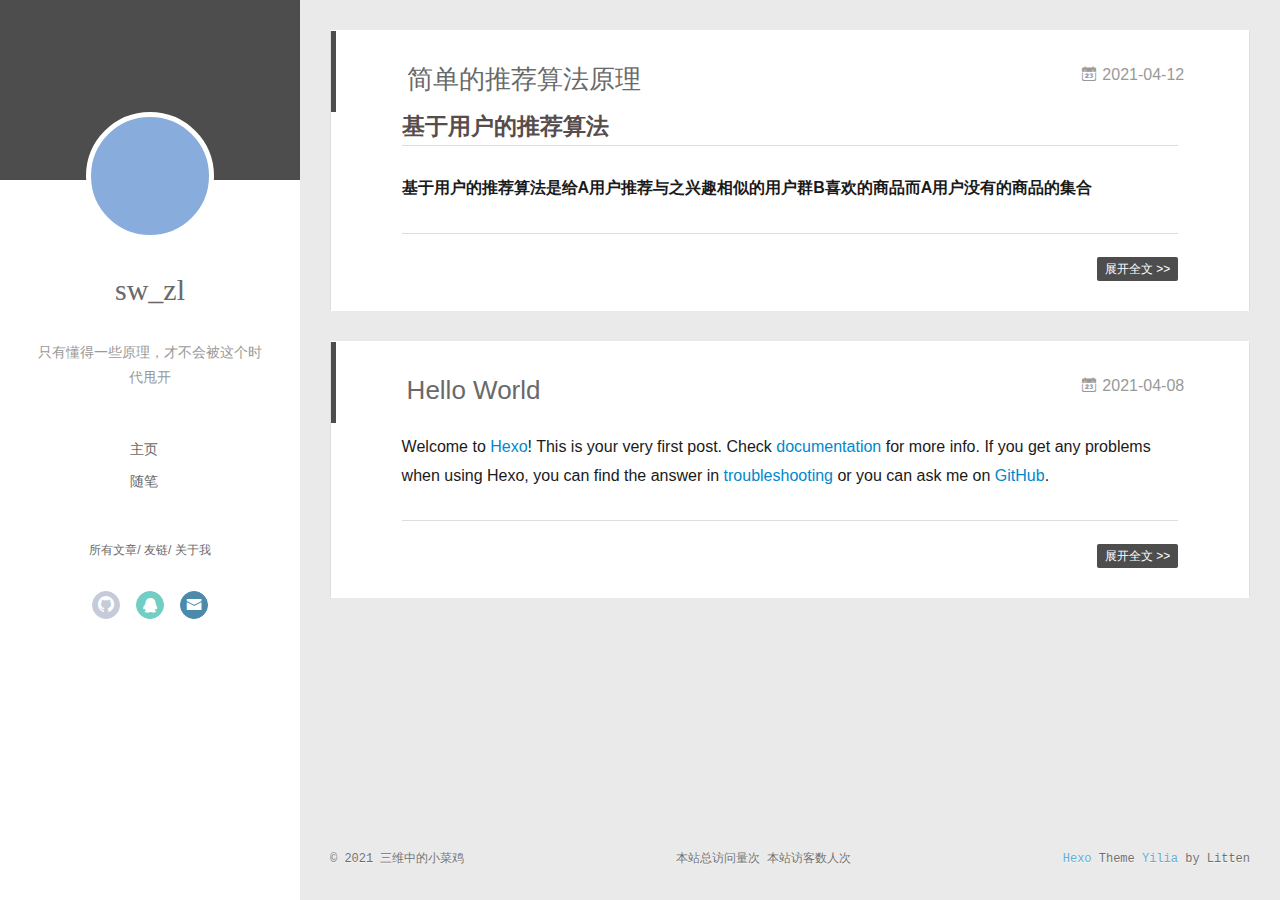
==== commit 8e326538: "Site updated: 2021-04-15 11:44:03" ====
--- a/index.html
+++ b/index.html
@@ -79,13 +79,11 @@
 		<nav class="header-nav">
 			<div class="social">
 				
-					<a class="github" target="_blank" href="#" title="github"><i class="icon-github"></i></a>
+					<a class="github" target="_blank" href="https://github.com/small-greens-chicken" title="github"><i class="icon-github"></i></a>
 		        
-					<a class="weibo" target="_blank" href="#" title="weibo"><i class="icon-weibo"></i></a>
+					<a class="qq" target="_blank" href="/img/qq.jpg" title="qq"><i class="icon-qq"></i></a>
 		        
-					<a class="rss" target="_blank" href="#" title="rss"><i class="icon-rss"></i></a>
-		        
-					<a class="zhihu" target="_blank" href="#" title="zhihu"><i class="icon-zhihu"></i></a>
+					<a class="mail" target="_blank" href="/1545709002@qq.com" title="mail"><i class="icon-mail"></i></a>
 		        
 			</div>
 		</nav>
@@ -122,13 +120,11 @@
 			<nav class="header-nav">
 				<div class="social">
 					
-						<a class="github" target="_blank" href="#" title="github"><i class="icon-github"></i></a>
+						<a class="github" target="_blank" href="https://github.com/small-greens-chicken" title="github"><i class="icon-github"></i></a>
 			        
-						<a class="weibo" target="_blank" href="#" title="weibo"><i class="icon-weibo"></i></a>
+						<a class="qq" target="_blank" href="/img/qq.jpg" title="qq"><i class="icon-qq"></i></a>
 			        
-						<a class="rss" target="_blank" href="#" title="rss"><i class="icon-rss"></i></a>
-			        
-						<a class="zhihu" target="_blank" href="#" title="zhihu"><i class="icon-zhihu"></i></a>
+						<a class="mail" target="_blank" href="/1545709002@qq.com" title="mail"><i class="icon-mail"></i></a>
 			        
 				</div>
 			</nav>
@@ -178,7 +174,7 @@
     
     <div class="article-entry" itemprop="articleBody">
       
-        <h2 id="基于用户的推荐算法"><a href="#基于用户的推荐算法" class="headerlink" title="基于用户的推荐算法"></a>基于用户的推荐算法</h2><p><strong>基于用户的推荐算法是给A用户推荐与之兴趣相似的用户群B喜欢的商品而A用户没有的商品的集合</strong><br></p>
+        <h2 id="基于用户的推荐算法"><a href="#基于用户的推荐算法" class="headerlink" title="基于用户的推荐算法"></a>基于用户的推荐算法</h2><p><strong>基于用户的推荐算法是给A用户推荐与之兴趣相似的用户群B喜欢的商品而A用户没有的商品的集合</strong></p>
         
       
 
